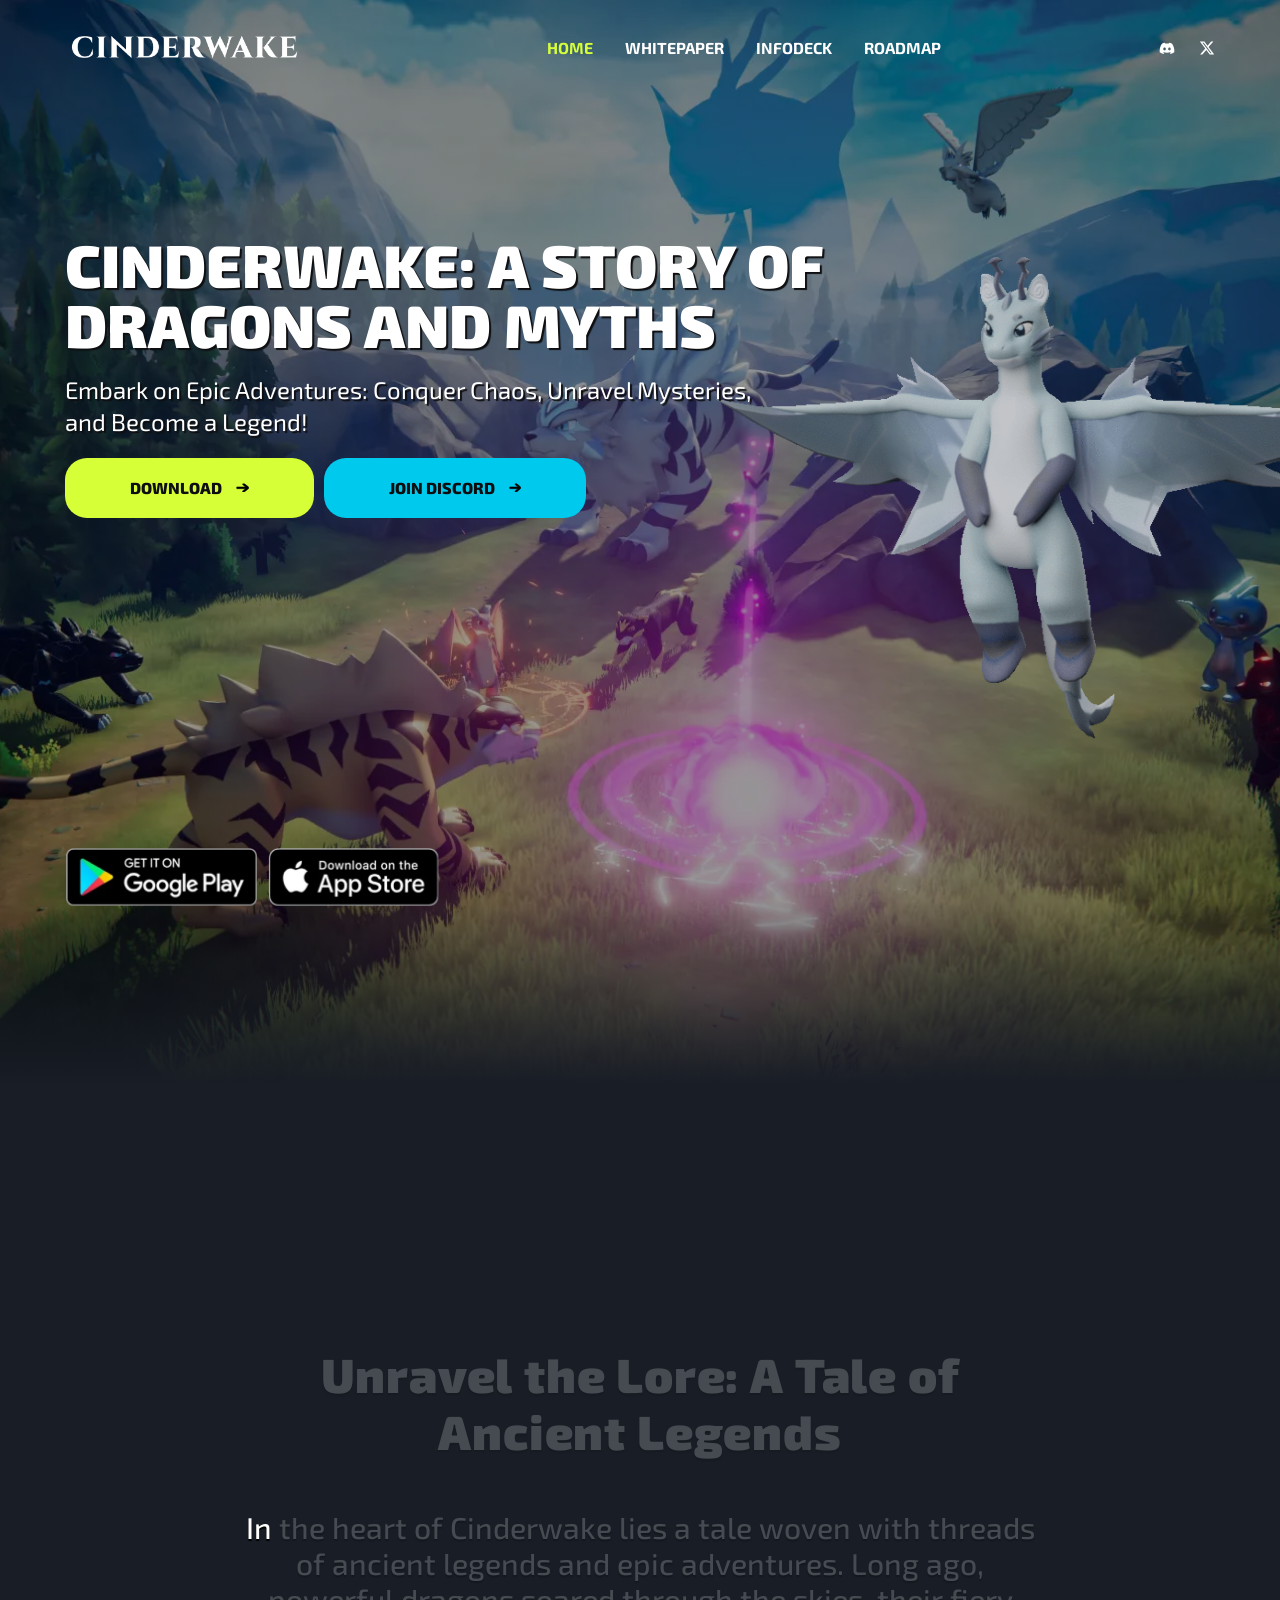
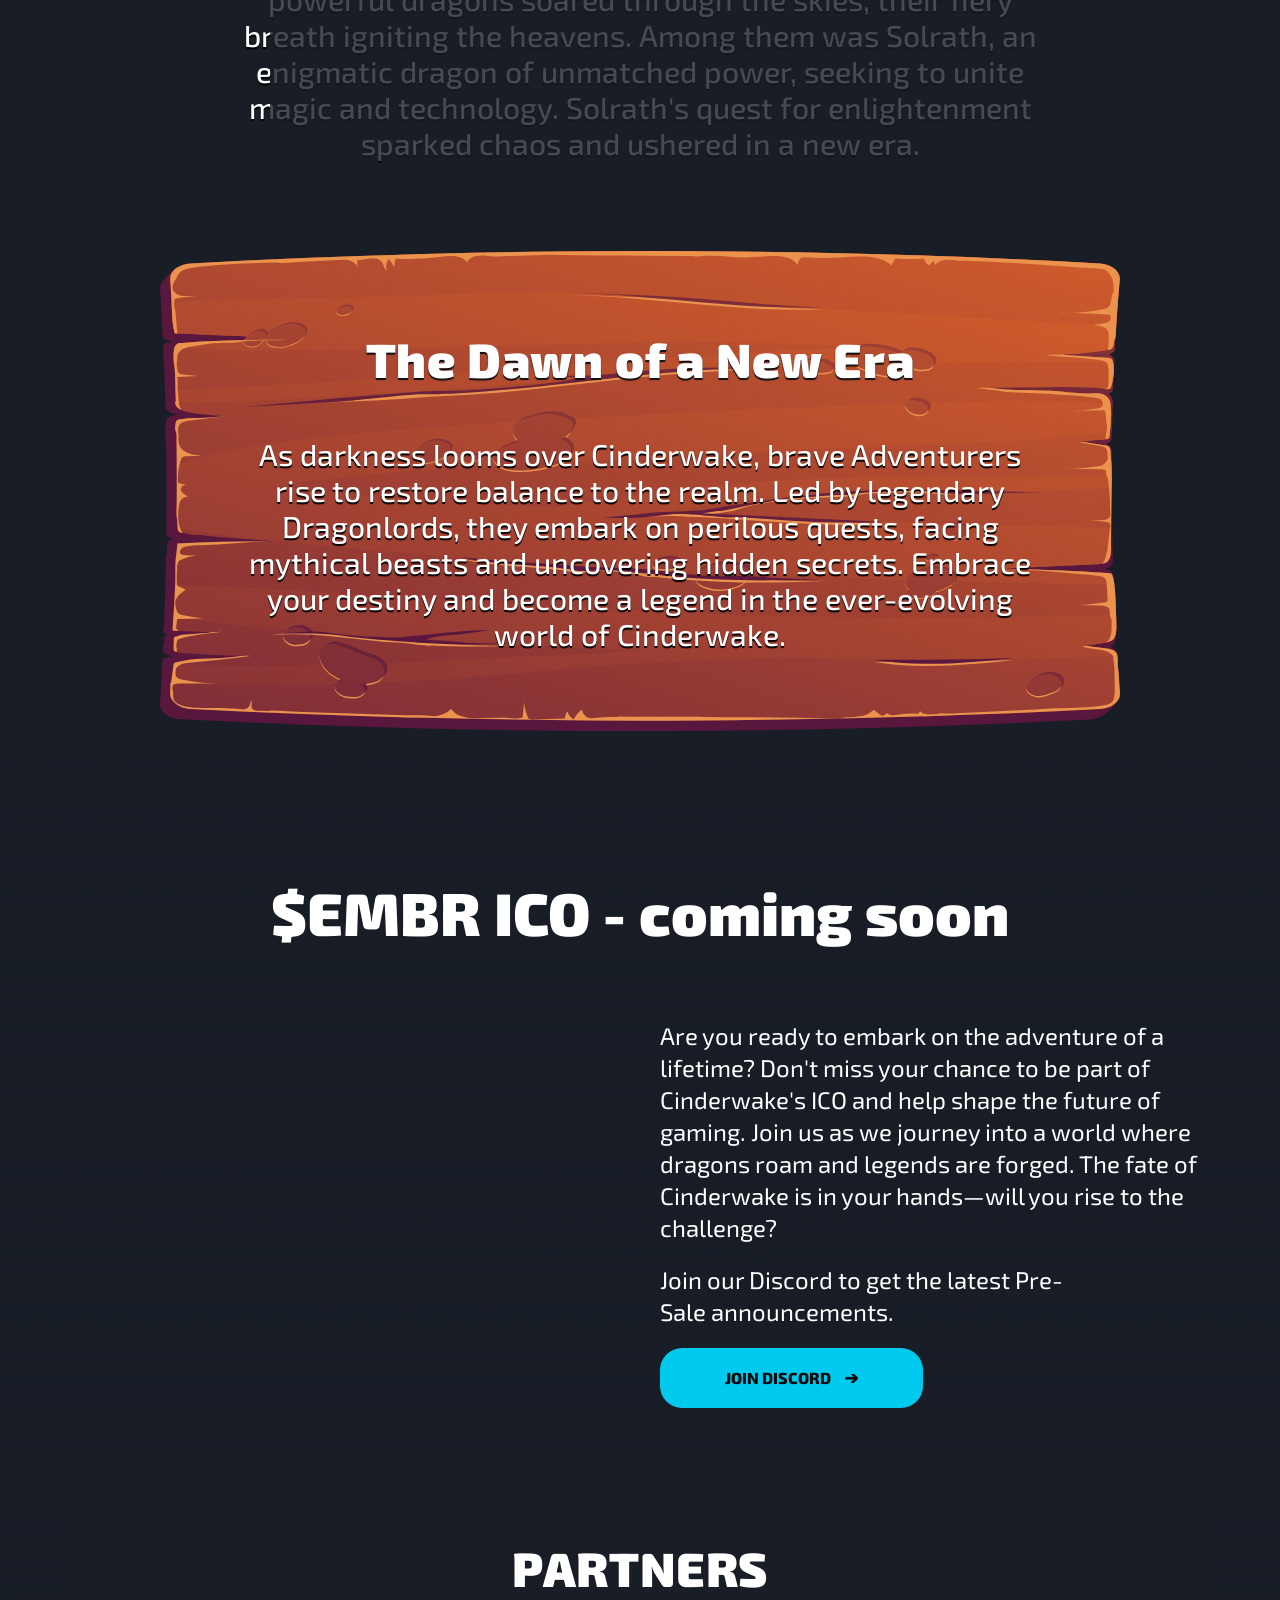
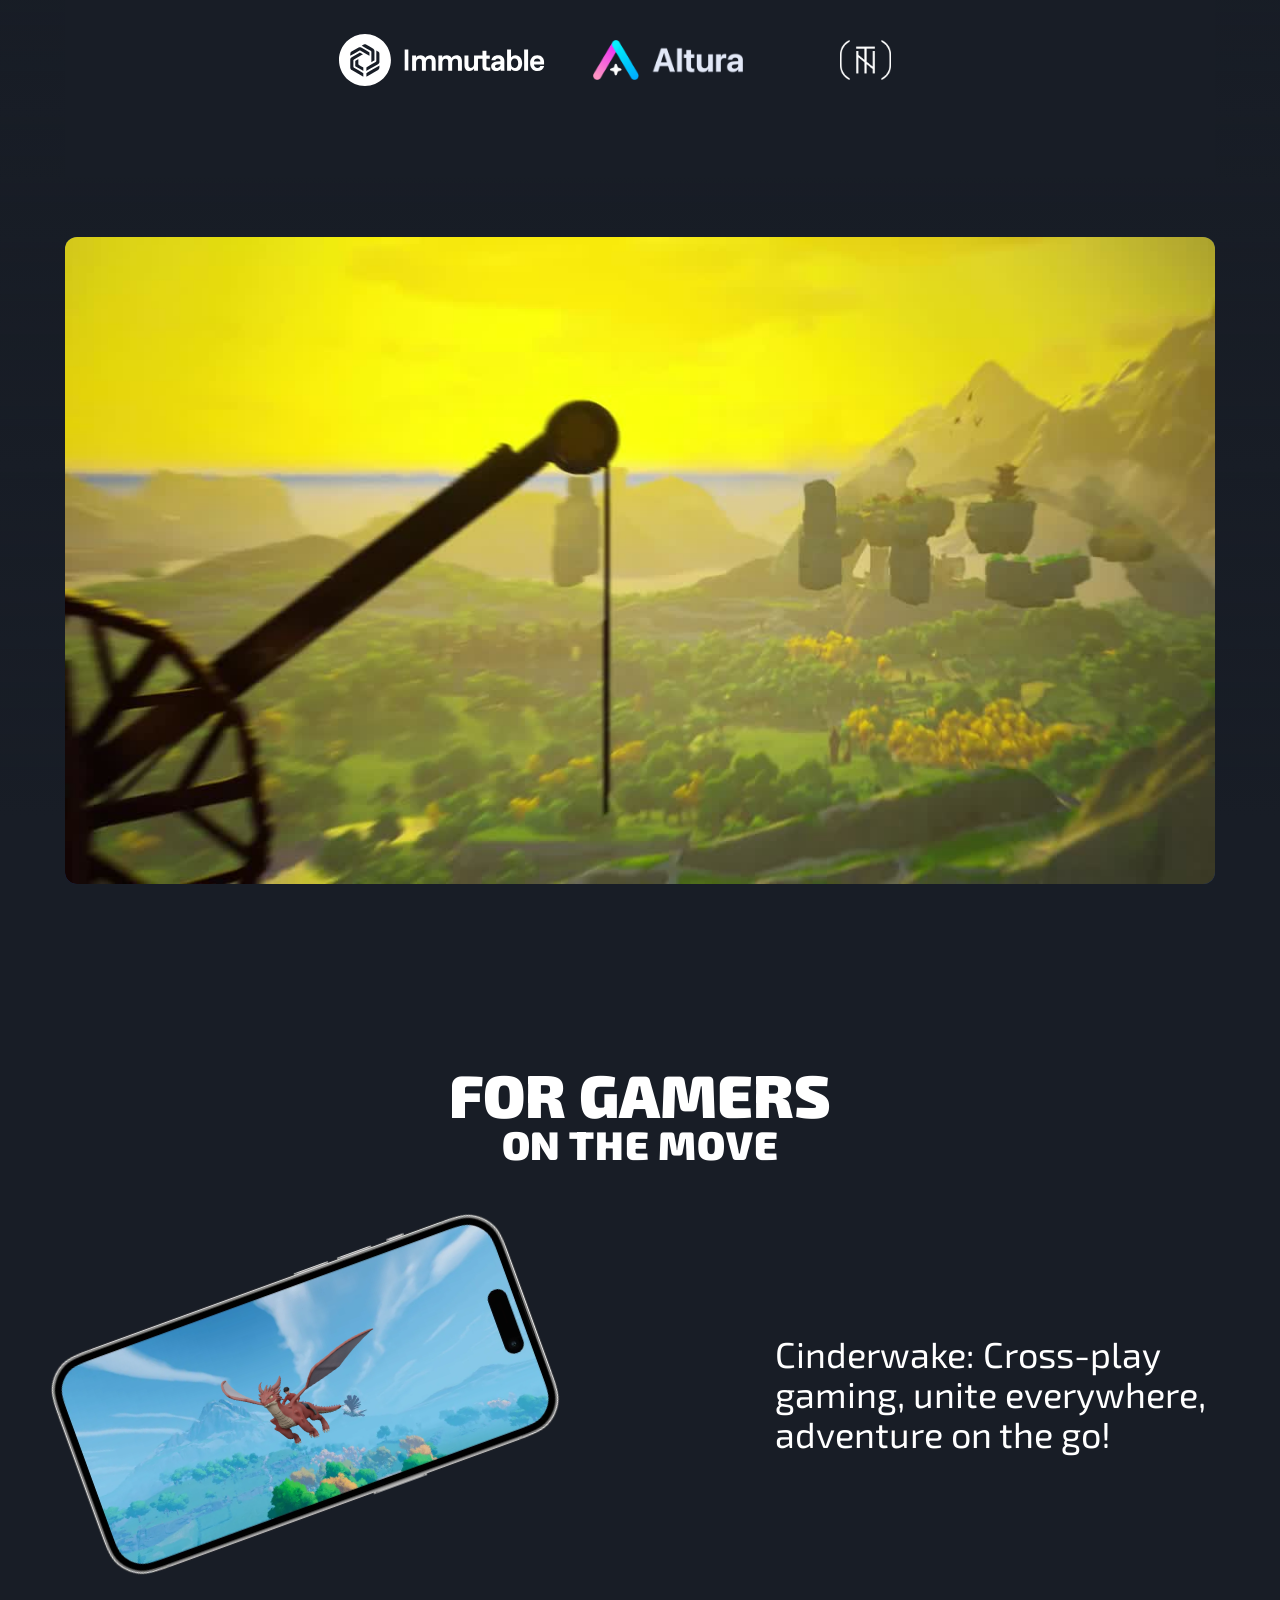
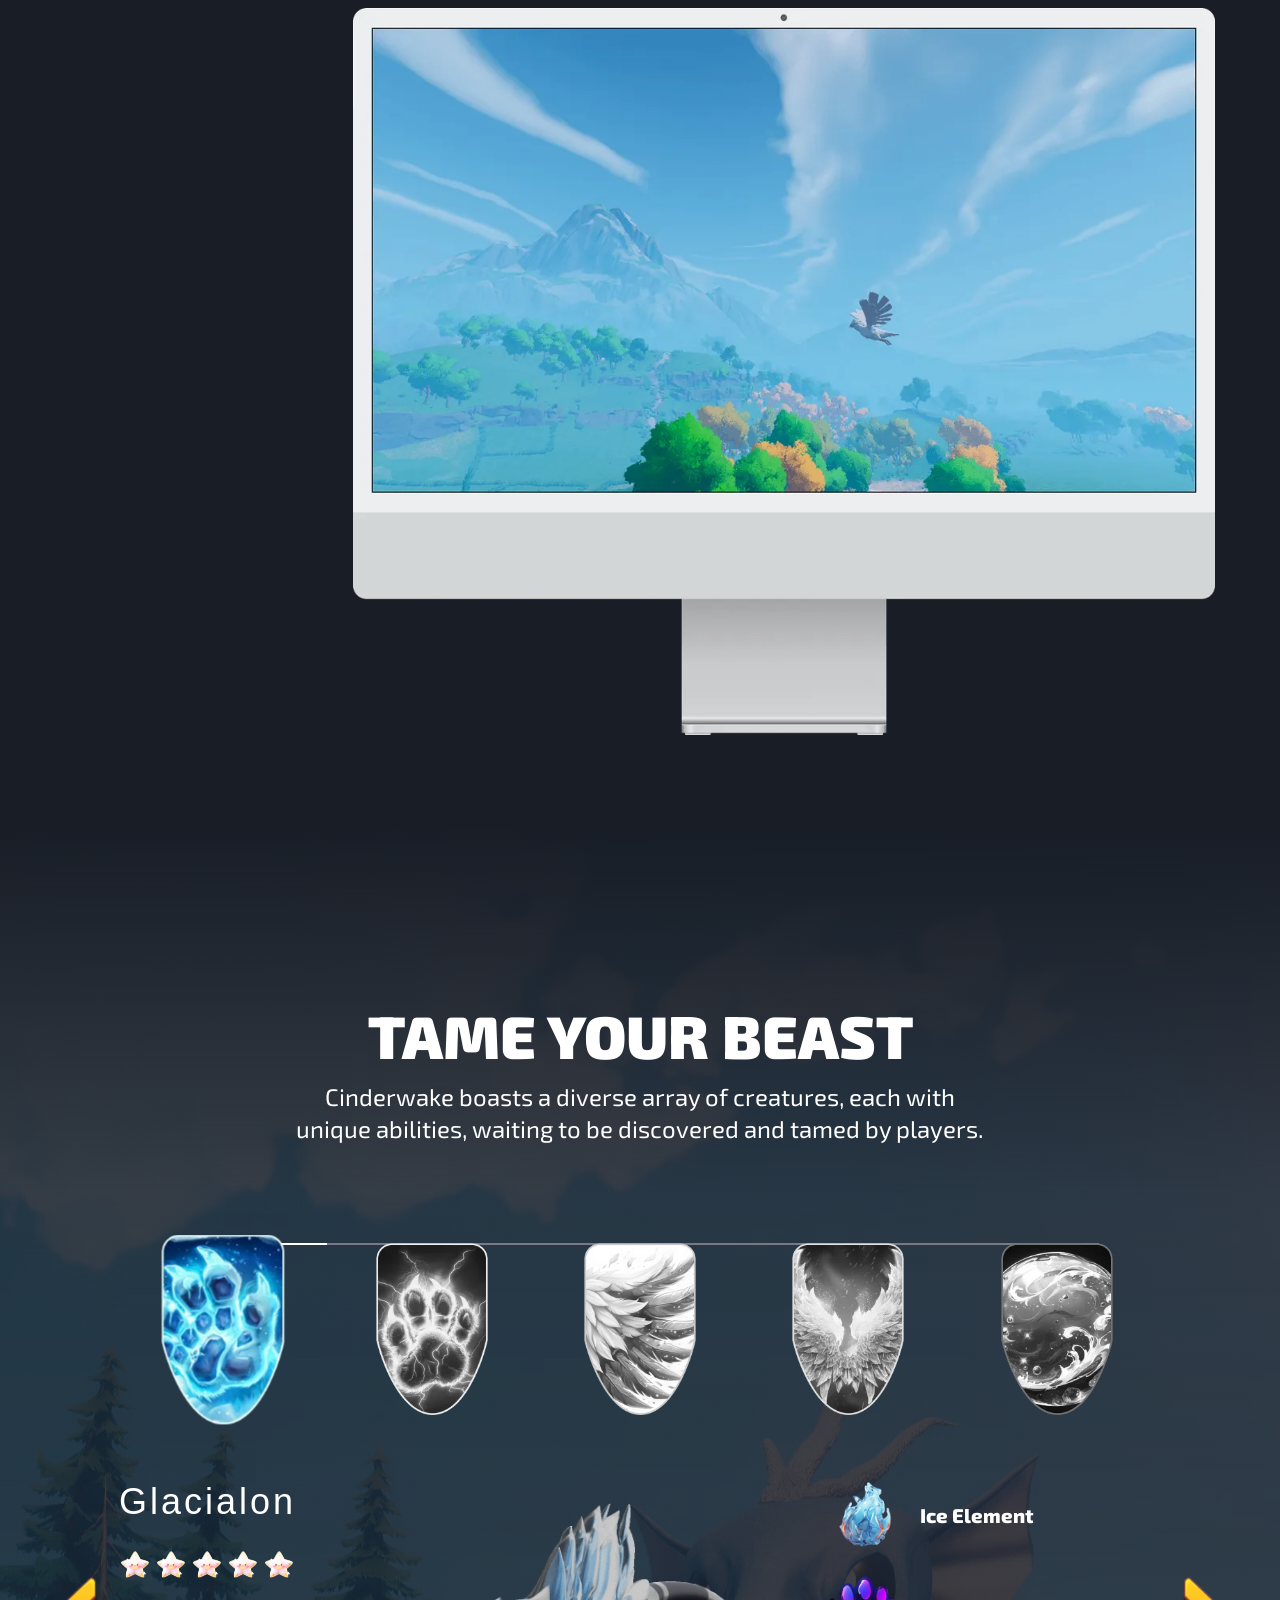
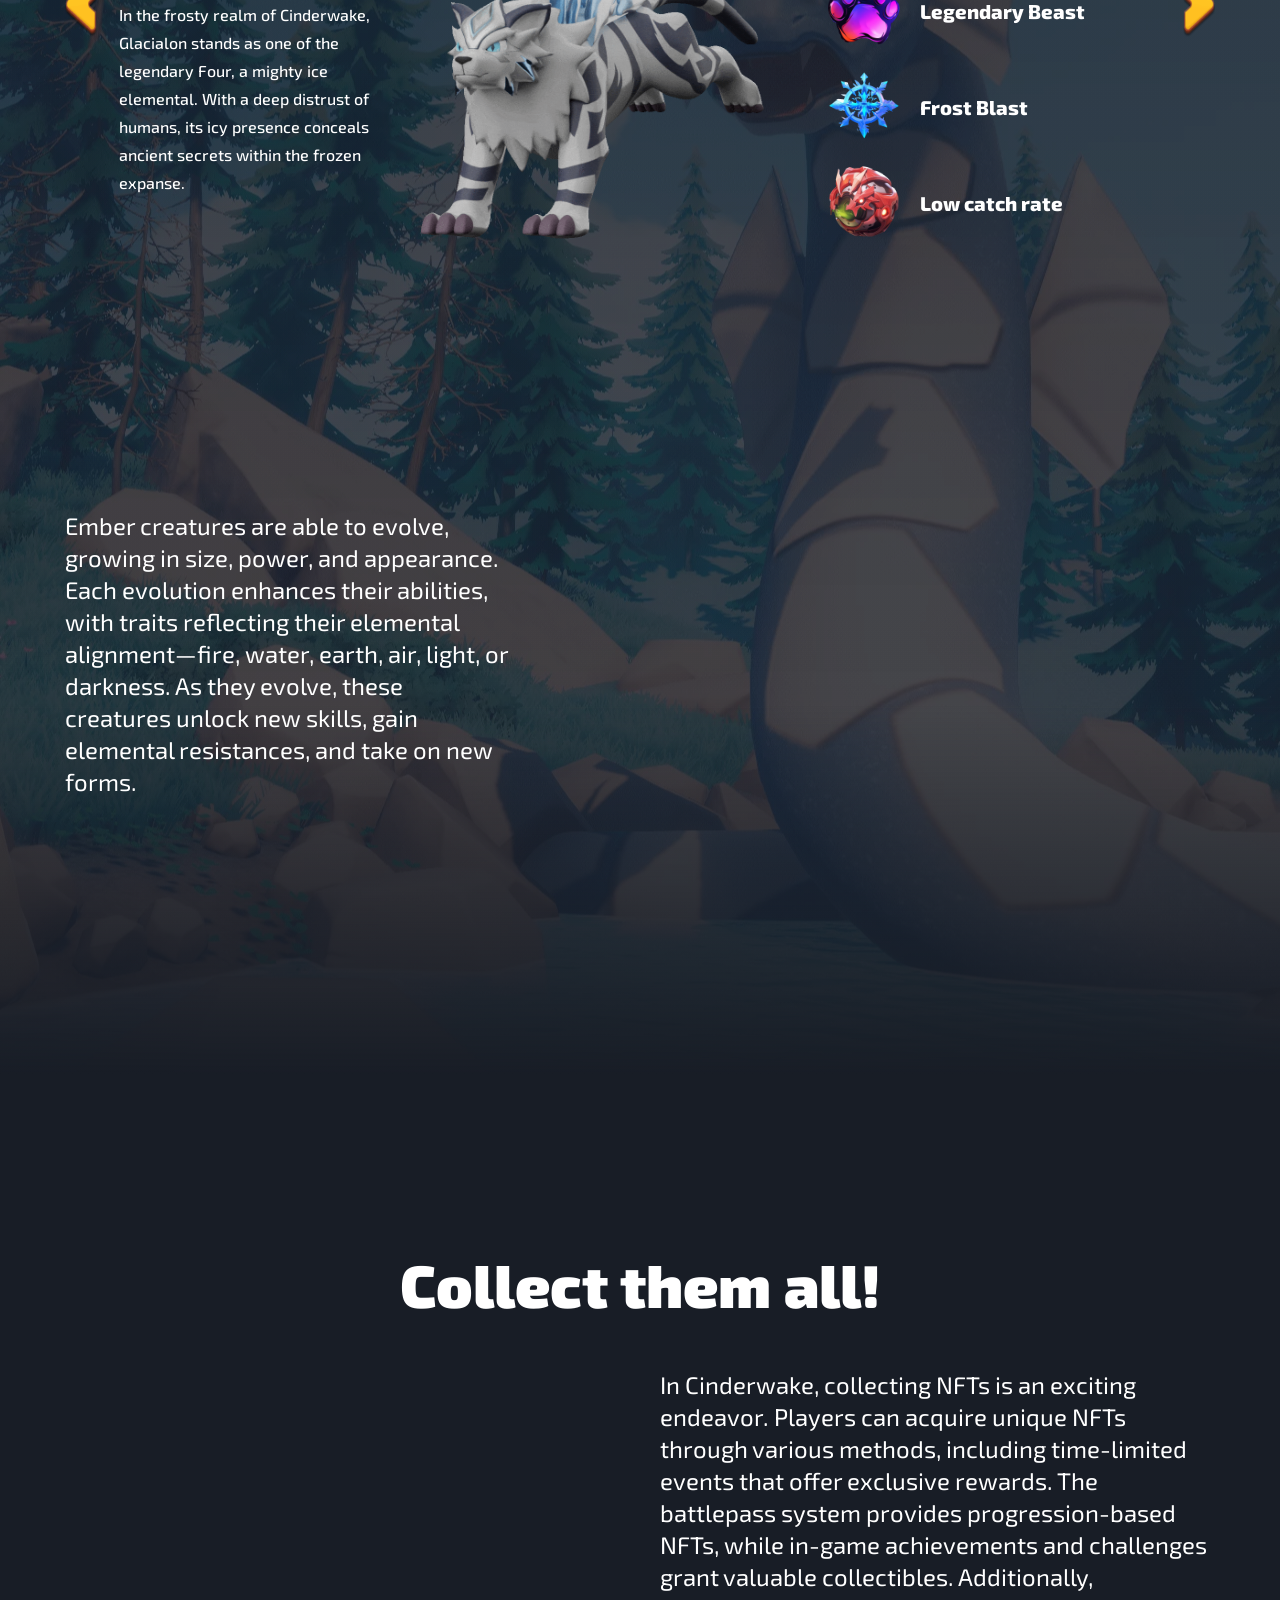
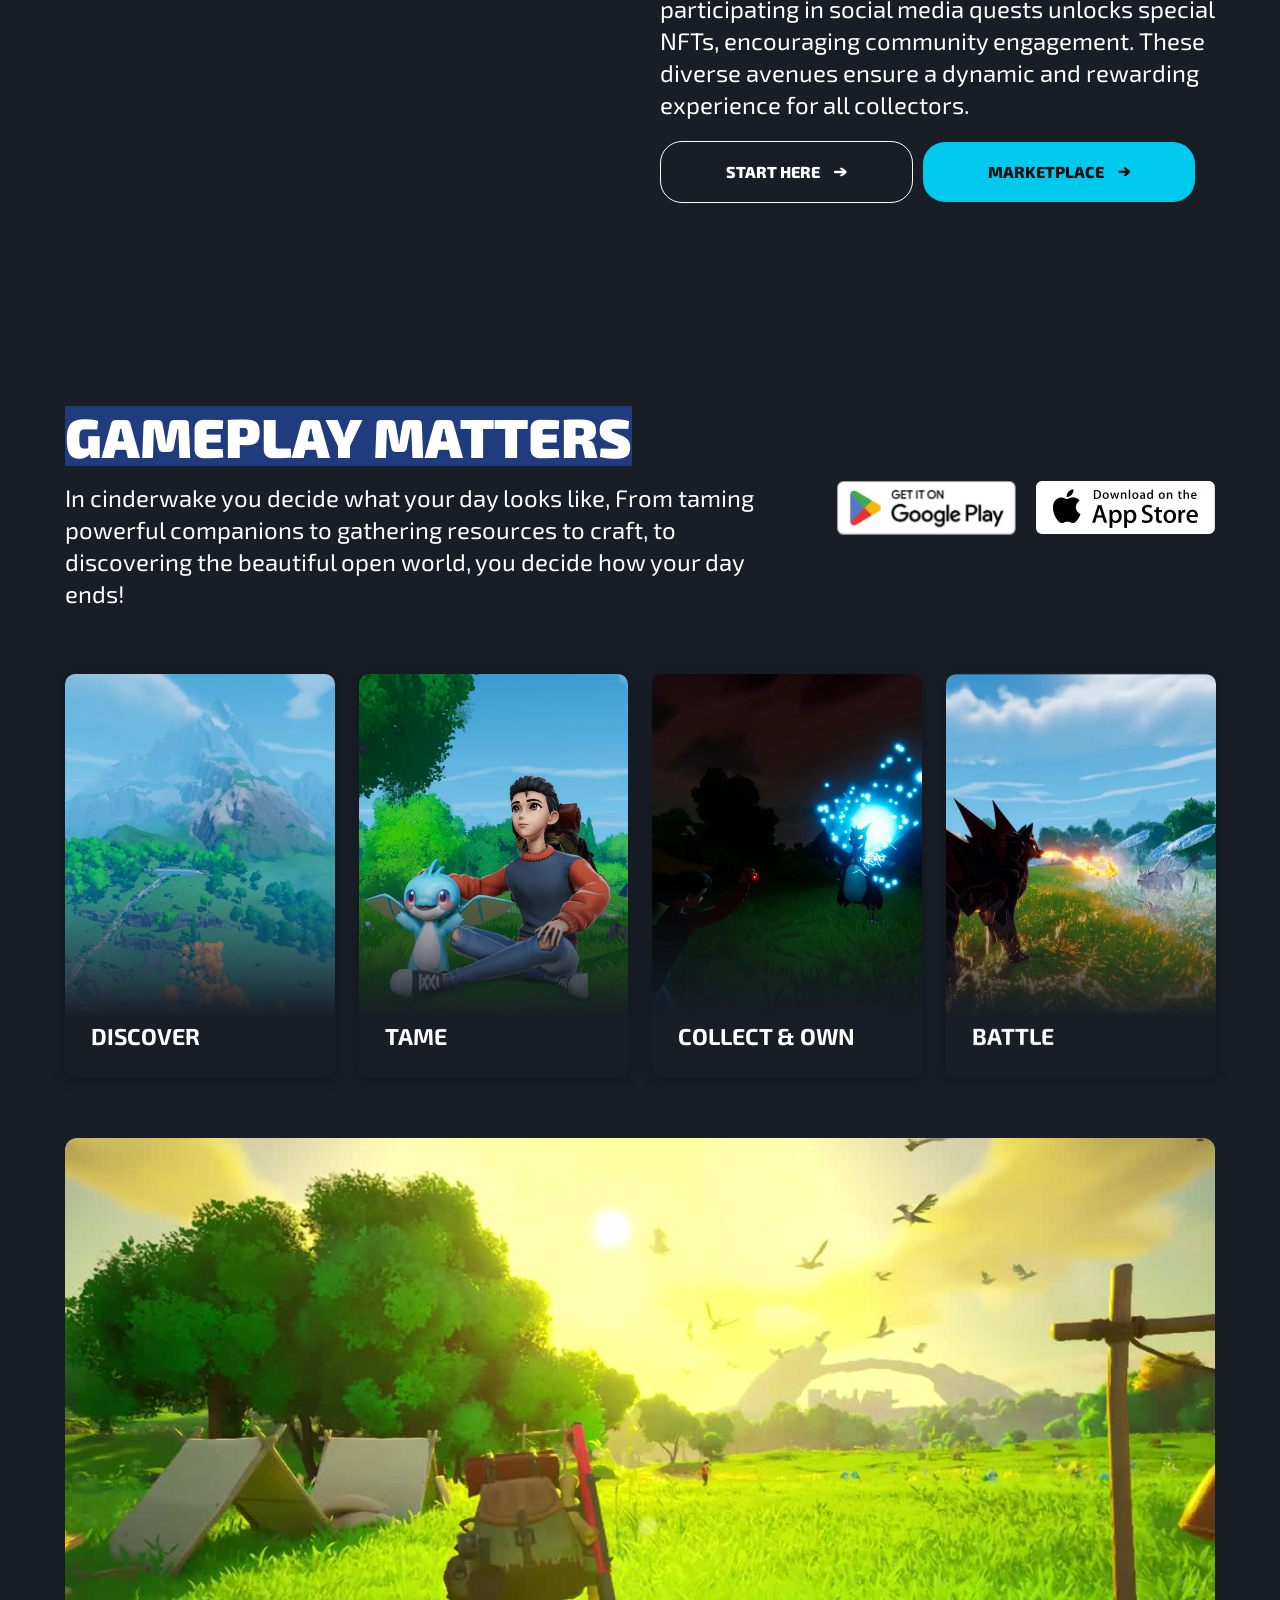
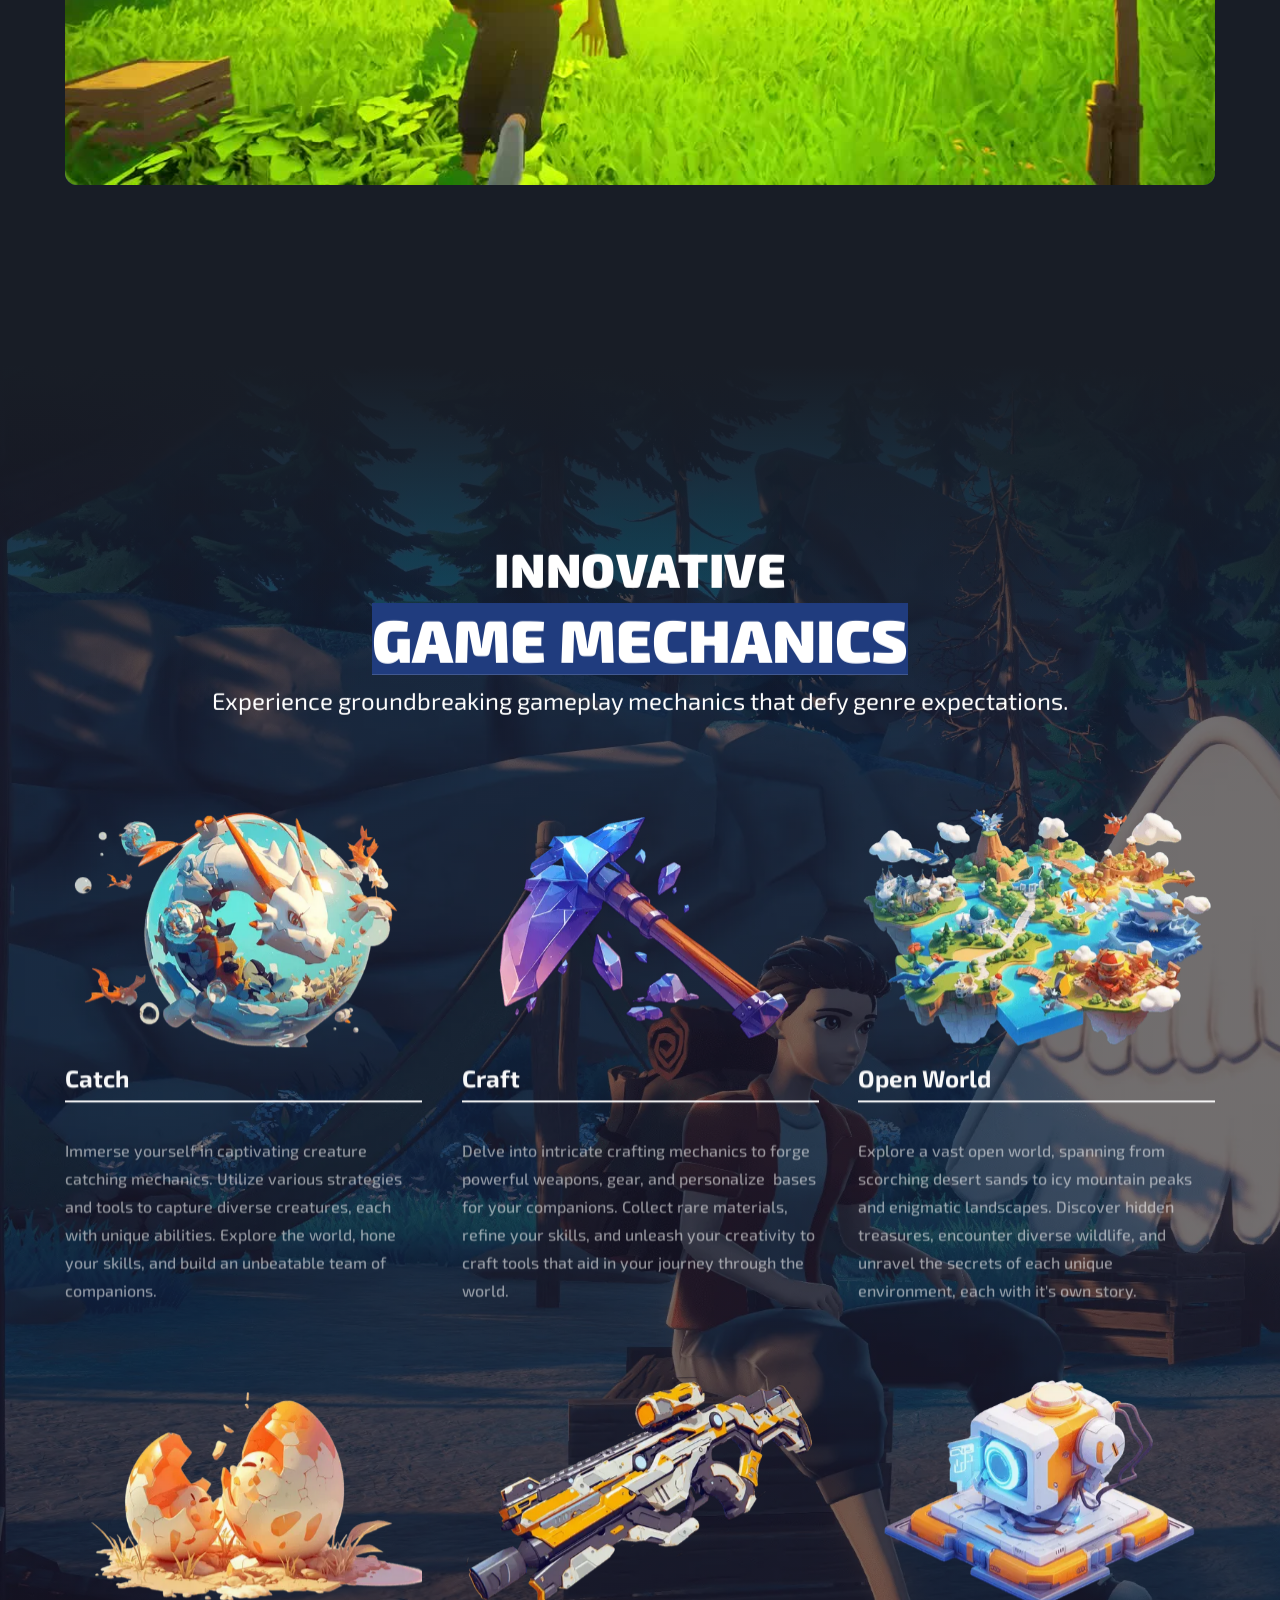
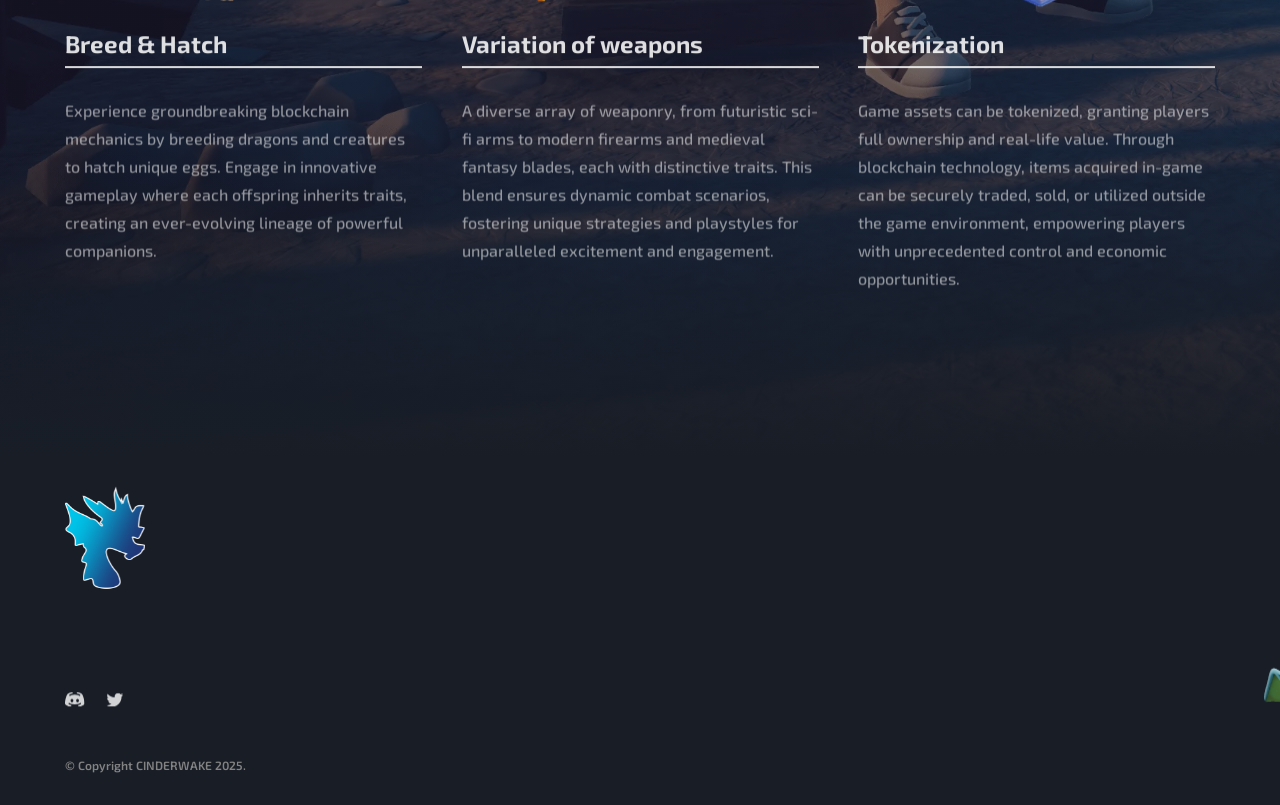
==== index.htm @ c0d94097 "Swap nav logo to Cinderwake wordmark Replace the EMBERLORE logo image (and its responsive srcset var" ====
﻿<!DOCTYPE html><!-- Last Published: Tue Apr 29 2025 11:38:27 GMT+0000 (Coordinated Universal Time) --><html data-wf-domain="www.emberlore.io" data-wf-page="65edb0c08d0f6e270a85b42f" data-wf-site="65edb0c08d0f6e270a85b3d5" lang="en"><head><meta charset="utf-8"><link href="https://cdn.prod.website-files.com" rel="preconnect" crossorigin="anonymous"><title>Cinderwake: A story Of Fire</title><meta content="Embark on an epic journey into Cinderwake, a captivating world where adventure knows no bounds. Explore diverse landscapes, tame mythical creatures, and master innovative game mechanics. Forge your legend and shape your destiny in this immersive gaming experience." name="description"><meta content="Cinderwake: A story Of Fire" property="og:title"><meta content="Embark on an epic journey into Cinderwake, a captivating world where adventure knows no bounds. Explore diverse landscapes, tame mythical creatures, and master innovative game mechanics. Forge your legend and shape your destiny in this immersive gaming experience." property="og:description"><meta content="https://cdn.prod.website-files.com/65edb0c08d0f6e270a85b3d5/66fa6633154fc27390215507_emberlogoblack-Photoroom.jpg" property="og:image"><meta content="Cinderwake: A story Of Fire" name="twitter:title"><meta content="Embark on an epic journey into Cinderwake, a captivating world where adventure knows no bounds. Explore diverse landscapes, tame mythical creatures, and master innovative game mechanics. Forge your legend and shape your destiny in this immersive gaming experience." name="twitter:description"><meta content="https://cdn.prod.website-files.com/65edb0c08d0f6e270a85b3d5/66fa6633154fc27390215507_emberlogoblack-Photoroom.jpg" name="twitter:image"><meta property="og:type" content="website"><meta content="summary_large_image" name="twitter:card"><meta content="width=device-width, initial-scale=1" name="viewport"><link href="65edb0c08d0f6e270a85b3d5/css/emberlore.webflow.shared.68fce3626.min.css" rel="stylesheet" type="text/css"><script type="text/javascript">!function(o,c){var n=c.documentElement,t=" w-mod-";n.className+=t+"js",("ontouchstart"in o||o.DocumentTouch&&c instanceof DocumentTouch)&&(n.className+=t+"touch")}(window,document);</script><link href="65edb0c08d0f6e270a85b3d5/65f2bbc84f11f84de644cb66_favicon.png" rel="shortcut icon" type="image/x-icon"><link href="65edb0c08d0f6e270a85b3d5/65f2bbcc927da76b420b9541_webclip.png" rel="apple-touch-icon"><!-- [Attributes by Finsweet] Disable scrolling -->
<script defer="" src="npm/%40finsweet/attributes-scrolldisable%401/scrolldisable.js"></script><style>
.line {
  position: relative;
}
.line-mask {
  position: absolute;
  top: 0;
  right: 0;
  background-color: var(--black-700);
  opacity: 0.8;
  height: 100%;
  width: 100%;
  z-index: 2;
}
</style></head><body><div class="wrap"><div class="nav_wrapper"><div data-animation="default" class="nav_component w-nav" data-easing2="ease" fs-scrolldisable-element="smart-nav" data-easing="ease" data-collapse="medium" data-w-id="f334f4ee-39ba-2723-30ae-fa889d1e36ba" role="banner" data-duration="400"><div class="nav_container"><a href="index.htm" aria-current="page" class="nav_logo-link w-nav-brand w--current"><img src="65edb0c08d0f6e270a85b3d5/cinderwake-logo.png" loading="lazy" width="Auto" height="Auto" alt="" srcset="65edb0c08d0f6e270a85b3d5/cinderwake-logo.png 500w, 65edb0c08d0f6e270a85b3d5/cinderwake-logo.png 800w, 65edb0c08d0f6e270a85b3d5/cinderwake-logo.png 1080w, 65edb0c08d0f6e270a85b3d5/cinderwake-logo.png 1600w, 65edb0c08d0f6e270a85b3d5/cinderwake-logo.png 2400w" sizes="(max-width: 479px) 98vw, (max-width: 767px) 99vw, (max-width: 2400px) 100vw, 2400px" class="brand-image"></a><nav role="navigation" class="nav_menu w-nav-menu"><div class="nav_menu-left"><a href="index.htm" aria-current="page" class="nav_link w--current">Home</a><a href="https://emberlore.gitbook.io/emberlore-whitepaper" target="_blank" class="soon-link w-inline-block"><div class="nav_link">Whitepaper</div></a><a href="65edb0c08d0f6e270a85b3d5/66eeae79903a2b254d27f442_EmberLore%20InformationDeck.pdf" class="nav_link">Infodeck</a><a href="roadmap.html" class="nav_link">Roadmap</a></div><div class="nav_menu-right is-tablet"><div class="nav_button-wrapper"><a href="https://discord.com/invite/b3zzBxsAum" target="_blank" class="opacity-hover w-inline-block"><div class="vectors-wrapper-3 w-embed"><svg xmlns="http://www.w3.org/2000/svg" viewbox="0 0 640 512"><!--!Font Awesome Free 6.5.1 by @fontawesome - https://fontawesome.com License - https://fontawesome.com/license/free Copyright 2024 Fonticons, Inc.--><path fill="currentColor" d="M524.5 69.8a1.5 1.5 0 0 0 -.8-.7A485.1 485.1 0 0 0 404.1 32a1.8 1.8 0 0 0 -1.9 .9 337.5 337.5 0 0 0 -14.9 30.6 447.8 447.8 0 0 0 -134.4 0 309.5 309.5 0 0 0 -15.1-30.6 1.9 1.9 0 0 0 -1.9-.9A483.7 483.7 0 0 0 116.1 69.1a1.7 1.7 0 0 0 -.8 .7C39.1 183.7 18.2 294.7 28.4 404.4a2 2 0 0 0 .8 1.4A487.7 487.7 0 0 0 176 479.9a1.9 1.9 0 0 0 2.1-.7A348.2 348.2 0 0 0 208.1 430.4a1.9 1.9 0 0 0 -1-2.6 321.2 321.2 0 0 1 -45.9-21.9 1.9 1.9 0 0 1 -.2-3.1c3.1-2.3 6.2-4.7 9.1-7.1a1.8 1.8 0 0 1 1.9-.3c96.2 43.9 200.4 43.9 295.5 0a1.8 1.8 0 0 1 1.9 .2c2.9 2.4 6 4.9 9.1 7.2a1.9 1.9 0 0 1 -.2 3.1 301.4 301.4 0 0 1 -45.9 21.8 1.9 1.9 0 0 0 -1 2.6 391.1 391.1 0 0 0 30 48.8 1.9 1.9 0 0 0 2.1 .7A486 486 0 0 0 610.7 405.7a1.9 1.9 0 0 0 .8-1.4C623.7 277.6 590.9 167.5 524.5 69.8zM222.5 337.6c-29 0-52.8-26.6-52.8-59.2S193.1 219.1 222.5 219.1c29.7 0 53.3 26.8 52.8 59.2C275.3 311 251.9 337.6 222.5 337.6zm195.4 0c-29 0-52.8-26.6-52.8-59.2S388.4 219.1 417.9 219.1c29.7 0 53.3 26.8 52.8 59.2C470.7 311 447.5 337.6 417.9 337.6z"></path></svg></div></a><a href="https://twitter.com/EmberLore_io" target="_blank" class="opacity-hover w-inline-block"><div class="vectors-wrapper-3 w-embed"><svg xmlns="http://www.w3.org/2000/svg" viewbox="0 0 512 512"><!--!Font Awesome Free 6.5.1 by @fontawesome - https://fontawesome.com License - https://fontawesome.com/license/free Copyright 2024 Fonticons, Inc.--><path fill="currentColor" d="M389.2 48h70.6L305.6 224.2 487 464H345L233.7 318.6 106.5 464H35.8L200.7 275.5 26.8 48H172.4L272.9 180.9 389.2 48zM364.4 421.8h39.1L151.1 88h-42L364.4 421.8z"></path></svg></div></a></div></div></nav><div class="nav_menu-right is-desktop"><div class="nav_button-wrapper"><a href="https://discord.com/invite/b3zzBxsAum" target="_blank" class="opacity-hover w-inline-block"><div class="vectors-wrapper-3 w-embed"><svg xmlns="http://www.w3.org/2000/svg" viewbox="0 0 640 512"><!--!Font Awesome Free 6.5.1 by @fontawesome - https://fontawesome.com License - https://fontawesome.com/license/free Copyright 2024 Fonticons, Inc.--><path fill="currentColor" d="M524.5 69.8a1.5 1.5 0 0 0 -.8-.7A485.1 485.1 0 0 0 404.1 32a1.8 1.8 0 0 0 -1.9 .9 337.5 337.5 0 0 0 -14.9 30.6 447.8 447.8 0 0 0 -134.4 0 309.5 309.5 0 0 0 -15.1-30.6 1.9 1.9 0 0 0 -1.9-.9A483.7 483.7 0 0 0 116.1 69.1a1.7 1.7 0 0 0 -.8 .7C39.1 183.7 18.2 294.7 28.4 404.4a2 2 0 0 0 .8 1.4A487.7 487.7 0 0 0 176 479.9a1.9 1.9 0 0 0 2.1-.7A348.2 348.2 0 0 0 208.1 430.4a1.9 1.9 0 0 0 -1-2.6 321.2 321.2 0 0 1 -45.9-21.9 1.9 1.9 0 0 1 -.2-3.1c3.1-2.3 6.2-4.7 9.1-7.1a1.8 1.8 0 0 1 1.9-.3c96.2 43.9 200.4 43.9 295.5 0a1.8 1.8 0 0 1 1.9 .2c2.9 2.4 6 4.9 9.1 7.2a1.9 1.9 0 0 1 -.2 3.1 301.4 301.4 0 0 1 -45.9 21.8 1.9 1.9 0 0 0 -1 2.6 391.1 391.1 0 0 0 30 48.8 1.9 1.9 0 0 0 2.1 .7A486 486 0 0 0 610.7 405.7a1.9 1.9 0 0 0 .8-1.4C623.7 277.6 590.9 167.5 524.5 69.8zM222.5 337.6c-29 0-52.8-26.6-52.8-59.2S193.1 219.1 222.5 219.1c29.7 0 53.3 26.8 52.8 59.2C275.3 311 251.9 337.6 222.5 337.6zm195.4 0c-29 0-52.8-26.6-52.8-59.2S388.4 219.1 417.9 219.1c29.7 0 53.3 26.8 52.8 59.2C470.7 311 447.5 337.6 417.9 337.6z"></path></svg></div></a><a href="https://twitter.com/EmberLore_io" target="_blank" class="opacity-hover w-inline-block"><div class="vectors-wrapper-3 w-embed"><svg xmlns="http://www.w3.org/2000/svg" viewbox="0 0 512 512"><!--!Font Awesome Free 6.5.1 by @fontawesome - https://fontawesome.com License - https://fontawesome.com/license/free Copyright 2024 Fonticons, Inc.--><path fill="currentColor" d="M389.2 48h70.6L305.6 224.2 487 464H345L233.7 318.6 106.5 464H35.8L200.7 275.5 26.8 48H172.4L272.9 180.9 389.2 48zM364.4 421.8h39.1L151.1 88h-42L364.4 421.8z"></path></svg></div></a></div></div><div class="nav_menu-button w-nav-button"><div class="menu-icon_component"><div class="menu-icon_line-top"></div><div class="menu-icon_line-middle"><div class="menu-icon_line-middle-inner"></div></div><div class="menu-icon_line-bottom"></div></div></div></div></div></div><section data-w-id="a7723823-02a9-8d58-5655-e41441740b2b" class="section section-hero"><div class="container hero-headline"><div class="hero-content-wrapper"><div class="hero-headline-block"><div class="margin-bottom-20"><h1 class="h1 uppercase text-white is-shadow fade-in-200">cinderwake: a story of dragons and myths</h1></div><div class="margin-bottom-20"><div class="text-2xl font-black text-white max-700 is-shadow fade-in-300">Embark on Epic Adventures: Conquer Chaos, Unravel Mysteries, and Become a Legend!</div></div></div><div class="hero-subline-block fade-in-400"><div class="button-holder"><a data-w-id="d642e198-6d1c-3097-1bf3-8dfb6da45130" href="#" target="_blank" class="button uppercase is-relative w-inline-block"><div class="text-black">DOwnload</div><img width="12.499999046325684" height="9.500020980834961" src="65edb0c08d0f6e270a85b3d5/65edb0c08d0f6e270a85b457_Vectors-Wrapper.svg" loading="lazy" alt="" class="arrow-icon-right"><div class="soon_text_wrapper is-button"><div>Coming Soon!</div></div></a><a href="https://discord.gg/b3zzBxsAum" target="_blank" class="button uppercase opacity-hover background-blue-l w-inline-block"><div class="text-black">JOIN DISCORD</div><img width="12.499999046325684" height="9.500020980834961" src="65edb0c08d0f6e270a85b3d5/65edb0c08d0f6e270a85b457_Vectors-Wrapper.svg" loading="lazy" alt="" class="arrow-icon-right"></a></div></div></div></div><div class="hero-bottom"><div data-w-id="c48a6bb0-cd18-b48e-4b36-ca5091fdd652" style="-webkit-transform:translate3d(0, -50%, 0) scale3d(1, 0, 1) rotateX(0) rotateY(0) rotateZ(0) skew(0, 0);-moz-transform:translate3d(0, -50%, 0) scale3d(1, 0, 1) rotateX(0) rotateY(0) rotateZ(0) skew(0, 0);-ms-transform:translate3d(0, -50%, 0) scale3d(1, 0, 1) rotateX(0) rotateY(0) rotateZ(0) skew(0, 0);transform:translate3d(0, -50%, 0) scale3d(1, 0, 1) rotateX(0) rotateY(0) rotateZ(0) skew(0, 0)" class="hero-divider-block"></div><div class="container margin-top-60"><div class="hero-grid"><img src="65edb0c08d0f6e270a85b3d5/65f618ccc655e0d3935d068e_output_4ilmR5.gif" data-w-id="a7723823-02a9-8d58-5655-e41441740b52" style="opacity:0" height="Auto" alt="" class="hero-character-image fade-in-300"><div class="button-holder fade-in-400"><a data-w-id="4d4a6b0e-998b-bac3-342d-31954e5ce326" href="#" target="_blank" class="app-store-link-block w-inline-block"><img src="65edb0c08d0f6e270a85b3d5/65edb0c08d0f6e270a85b49e_googleplay%201.webp" loading="lazy" width="192.9051971435547" height="57.52293395996094" alt="" class="googleplay-1"><div class="soon_text_wrapper is-button"><div>Coming Soon!</div></div></a><a data-w-id="3bd27390-7dbf-4a46-828b-818b41edd09a" href="#" target="_blank" class="app-store-link-block w-inline-block"><img src="65edb0c08d0f6e270a85b3d5/65edb0c08d0f6e270a85b49f_App%20Store.webp" loading="lazy" width="170.82568359375" height="57.52293395996094" alt="" class="googleplay-1"><div class="soon_text_wrapper is-button"><div>Coming Soon!</div></div></a></div></div></div></div></section><section class="section more-bg"><div class="about-wrapper"><div class="w-layout-blockcontainer container is-more-info w-container"><div class="section-padding"><div class="more-info-wrapper no-bg"><div class="text-center"><h3 class="h2 tracking-wide is-shadow split-lines">Unravel the Lore: A Tale of Ancient Legends</h3><div class="spacer"></div><p class="lore_text split-lines">In the heart of Cinderwake lies a tale woven with threads of ancient legends and epic adventures. Long ago, powerful dragons soared through the skies, their fiery breath igniting the heavens. Among them was Solrath, an enigmatic dragon of unmatched power, seeking to unite magic and technology. Solrath&#x27;s quest for enlightenment sparked chaos and ushered in a new era.</p></div></div><div class="more-info-wrapper fade-in-100"><div class="text-center is-lore"><h3 class="h2 tracking-wide is-shadow fade-in-200">The Dawn of a New Era</h3><div class="spacer"></div><p class="lore_text fade-in-300">As darkness looms over Cinderwake, brave Adventurers rise to restore balance to the realm. Led by legendary Dragonlords, they embark on perilous quests, facing mythical beasts and uncovering hidden secrets. Embrace your destiny and become a legend in the ever-evolving world of Cinderwake.</p></div></div></div></div></div><div class="coming-soon_wrapper"><div class="w-layout-blockcontainer container w-container"><div class="section-title-center"><h2 class="h1 fade-in-100">$EMBR ICO - coming soon</h2></div><div class="_2-col-grid"><img class="about-us-thumbnail fade-in-200" src="65edb0c08d0f6e270a85b3d5/65f2935d1f2b91ff16ddca62_bak2%20%281%29.webp" width="960" height="Auto" alt="" style="opacity:0" sizes="(max-width: 767px) 100vw, (max-width: 991px) 728px, 940px" data-w-id="5e5fc175-643e-6769-7818-ce65700ba892" loading="lazy" srcset="65edb0c08d0f6e270a85b3d5/65f2935d1f2b91ff16ddca62_bak2%20%281%29-p-500.webp 500w, 65edb0c08d0f6e270a85b3d5/65f2935d1f2b91ff16ddca62_bak2%20%281%29-p-800.webp 800w, 65edb0c08d0f6e270a85b3d5/65f2935d1f2b91ff16ddca62_bak2%20%281%29-p-1080.webp 1080w, 65edb0c08d0f6e270a85b3d5/65f2935d1f2b91ff16ddca62_bak2%20%281%29-p-1600.webp 1600w, 65edb0c08d0f6e270a85b3d5/65f2935d1f2b91ff16ddca62_bak2%20%281%29.webp 1920w"><div class="flex-tabs fade-in-300"><div class="text-2xl font-black text-white max-700">Are you ready to embark on the adventure of a lifetime? Don&#x27;t miss your chance to be part of Cinderwake&#x27;s ICO and help shape the future of gaming. Join us as we journey into a world where dragons roam and legends are forged. The fate of Cinderwake is in your hands—will you rise to the challenge?</div><div class="text-2xl font-black text-white max-700">Join our Discord to get the latest Pre-Sale announcements.</div><a href="https://discord.gg/b3zzBxsAum" target="_blank" class="button uppercase opacity-hover background-blue-l w-inline-block"><div class="text-black">JOIN DISCORD</div><img width="12.499999046325684" height="9.500020980834961" src="65edb0c08d0f6e270a85b3d5/65edb0c08d0f6e270a85b457_Vectors-Wrapper.svg" loading="lazy" alt="" class="arrow-icon-right"></a></div></div><section><section class="section team"><div class="w-layout-blockcontainer container w-container"><div class="section-header"><div class="flex vertical center"><h2 class="h2 tracking-wide uppercase fade-in-100"><span class="text-white">Partners</span></h2></div></div><div class="margin-top-40"><div class="partners_component fade-in-200"><img src="65edb0c08d0f6e270a85b3d5/66fbb50816ae048b2cda8897_immutable-logo-white.svg" loading="lazy" alt="" class="partners_logo is-0"><img src="65edb0c08d0f6e270a85b3d5/66278312f58b07af697357b2_altura.png" loading="lazy" alt="" class="partners_logo is-1"><img src="65edb0c08d0f6e270a85b3d5/662890a621e8e2d65fab3cbe_nt%20whitee.webp" loading="lazy" alt="" class="partners_logo is-1"></div></div></div></section></section><div class="video-block fade-in-200"><div data-w-id="c87f9d63-1d60-4709-1578-62d084c8dc39" class="video-holder"><div data-poster-url="https://cdn.prod.website-files.com/65edb0c08d0f6e270a85b3d5%2F66c301d00990d6af0f45820d_emberwebsite2-poster-00001.jpg" data-video-urls="https://cdn.prod.website-files.com/65edb0c08d0f6e270a85b3d5%2F66c301d00990d6af0f45820d_emberwebsite2-transcode.mp4,https://cdn.prod.website-files.com/65edb0c08d0f6e270a85b3d5%2F66c301d00990d6af0f45820d_emberwebsite2-transcode.webm" data-autoplay="true" data-loop="true" data-wf-ignore="true" class="section-video w-background-video w-background-video-atom"><video id="c87f9d63-1d60-4709-1578-62d084c8dc3a-video" autoplay="" loop="" style="background-image:url(&quot;65edb0c08d0f6e270a85b3d566c301d00990d6af0f45820d_emberwebsite2-poster-00001.jpg&quot;)" muted="" playsinline="" data-wf-ignore="true" data-object-fit="cover"><source src="65edb0c08d0f6e270a85b3d566c301d00990d6af0f45820d_emberwebsite2-transcode.mp4" data-wf-ignore="true"><source src="65edb0c08d0f6e270a85b3d566c301d00990d6af0f45820d_emberwebsite2-transcode.webm" data-wf-ignore="true"></video><noscript><style>
  [data-wf-bgvideo-fallback-img] {
    display: none;
  }
  @media (prefers-reduced-motion: reduce) {
    [data-wf-bgvideo-fallback-img] {
      position: absolute;
      z-index: -100;
      display: inline-block;
      height: 100%;
      width: 100%;
      object-fit: cover;
    }
  }</style><img data-wf-bgvideo-fallback-img="true" src="65edb0c08d0f6e270a85b3d566c301d00990d6af0f45820d_emberwebsite2-poster-00001.jpg" alt=""></noscript><div aria-live="polite"><button class="w-backgroundvideo-backgroundvideoplaypausebutton play-pause-button w-background-video--control" data-autoplay="true" data-loop="true" data-wf-ignore="true" style="display:none;opacity:0" data-poster-url="https://cdn.prod.website-files.com/65edb0c08d0f6e270a85b3d5%2F66aa3c3bee15e2961b9f791a_ember1-poster-00001.jpg" data-video-urls="https://cdn.prod.website-files.com/65edb0c08d0f6e270a85b3d5%2F66aa3c3bee15e2961b9f791a_ember1-transcode.webm,https://cdn.prod.website-files.com/65edb0c08d0f6e270a85b3d5%2F66aa3c3bee15e2961b9f791a_ember1-transcode.mp4" aria-controls="c87f9d63-1d60-4709-1578-62d084c8dc3a-video" type="button" data-w-bg-video-control="true"><span class="play-state"><img loading="lazy" src="65edb0c08d0f6e270a85b3d5/65edb0c08d0f6e270a85b483_Group%20624835.svg" alt="Pause video"></span><span hidden="" class="pause-state"><img loading="lazy" src="65edb0c08d0f6e270a85b3d5/65edb0c08d0f6e270a85b484_Vector.svg" alt="Play video"></span></button></div><div class="video-overlay"></div></div></div></div><div tr-scrollflip-scale="true" tr-scrollflip-element="component" class="platform_component"><div tr-scrollflip-scrubstart="top top" class="section-title-wrapper-nospace"><h2 class="h1 uppercase fade-in-100">For gamers</h2><h2 class="h3 uppercase tracking-wide no-margin fade-in-200">on the move</h2></div><div class="spacer"></div><div class="platform_wrapper"><div class="platform_mobile"><div id="w-node-_8cc9747d-bbd7-3227-3043-538952aa3df5-0a85b42f" class="platform_mobile-image-wrapper"><img src="65edb0c08d0f6e270a85b3d5/6671968740350e4a8b72f4f6_phone-bg.webp" alt="" sizes="(max-width: 767px) 100vw, (max-width: 991px) 728px, 940px" srcset="65edb0c08d0f6e270a85b3d5/6671968740350e4a8b72f4f6_phone-bg-p-500.webp 500w, 65edb0c08d0f6e270a85b3d5/6671968740350e4a8b72f4f6_phone-bg-p-800.webp 800w, 65edb0c08d0f6e270a85b3d5/6671968740350e4a8b72f4f6_phone-bg-p-1080.webp 1080w, 65edb0c08d0f6e270a85b3d5/6671968740350e4a8b72f4f6_phone-bg-p-1600.webp 1600w, 65edb0c08d0f6e270a85b3d5/6671968740350e4a8b72f4f6_phone-bg.webp 1893w" class="platform_mobile-image"><div tr-scrollflip-element="origin" class="platform_mobile-image-cell"></div></div><div id="w-node-bbf0944b-e114-da8d-e9e5-5baaa66596eb-0a85b42f" class="platform_text-wrapper"><div class="text-4xl fade-in-200">Cinderwake: Cross-play gaming, unite everywhere, adventure on the go!</div></div></div><div class="platform_spacer"></div><div tr-scrollflip-scrubend="top top" class="platform_desktop"><div class="platform_desktop-cell"><img src="65edb0c08d0f6e270a85b3d5/66719751ef0ffcb92bbc83c1_desktop-bg.webp" alt="" sizes="(max-width: 767px) 100vw, (max-width: 991px) 728px, 940px" srcset="65edb0c08d0f6e270a85b3d5/66719751ef0ffcb92bbc83c1_desktop-bg-p-500.webp 500w, 65edb0c08d0f6e270a85b3d5/66719751ef0ffcb92bbc83c1_desktop-bg-p-800.webp 800w, 65edb0c08d0f6e270a85b3d5/66719751ef0ffcb92bbc83c1_desktop-bg-p-1080.webp 1080w, 65edb0c08d0f6e270a85b3d5/66719751ef0ffcb92bbc83c1_desktop-bg-p-1600.webp 1600w, 65edb0c08d0f6e270a85b3d5/66719751ef0ffcb92bbc83c1_desktop-bg-p-2000.webp 2000w, 65edb0c08d0f6e270a85b3d5/66719751ef0ffcb92bbc83c1_desktop-bg.webp 2012w" class="platform_desktop-image-bg"><div class="platform_desktop-image-cell"><img src="65edb0c08d0f6e270a85b3d5/66703903e3808f705fd2eb4d_output_92h3hx.gif" alt="" tr-scrollflip-element="target" class="platform_desktop-image"></div></div></div></div></div></div></div></section><section class="section collection"><div class="w-layout-blockcontainer container w-container"><div class="section-block-wrap"><div class="section-header"><div class="section-title-center"><h2 class="h1 uppercase fade-in-100">Tame your beast</h2><div class="text-2xl font-black text-white max-700 fade-in-200">Cinderwake boasts a diverse array of creatures, each with unique abilities, waiting to be discovered and tamed by players.</div></div></div><div class="collection_component tab-wrapper fade-in-300"><div data-current="Tab 1" data-easing="ease" data-duration-in="300" data-duration-out="100" class="collection_tabs fade-in-200 w-tabs"><div class="collection_tabs-menu w-tab-menu"><a data-w-tab="Tab 1" class="collection_tabs-link w-inline-block w-tab-link w--current"><div class="collection_tabs-link-line is-first"></div><img loading="lazy" src="65edb0c08d0f6e270a85b3d5/65fa58d27f7a514785529b1f_glacialon-1.webp" alt="" class="collection_tabs-link-image"></a><a data-w-tab="Tab 2" class="collection_tabs-link w-inline-block w-tab-link"><div class="collection_tabs-link-line"></div><img loading="lazy" src="65edb0c08d0f6e270a85b3d5/65fa58e3a658fe025a76a71d_Zapra%20-%201.webp" alt="" class="collection_tabs-link-image"></a><a data-w-tab="Tab 3" class="collection_tabs-link w-inline-block w-tab-link"><div class="collection_tabs-link-line"></div><img loading="lazy" src="65edb0c08d0f6e270a85b3d5/65fa59de9d90d967c6b11fe8_Renoir-1.webp" alt="" class="collection_tabs-link-image"></a><a data-w-tab="Tab 4" class="collection_tabs-link w-inline-block w-tab-link"><div class="collection_tabs-link-line"></div><img loading="lazy" src="65edb0c08d0f6e270a85b3d5/65fa59b7a01b4a9656400e60_cryolux-%201.webp" alt="" class="collection_tabs-link-image"></a><a data-w-tab="Tab 5" class="collection_tabs-link w-inline-block w-tab-link"><div class="collection_tabs-link-line is-last"></div><img loading="lazy" src="65edb0c08d0f6e270a85b3d5/65fa5a0ceb81309a69fee96d_Serpentoise-1.webp" alt="" class="collection_tabs-link-image"></a></div><div class="w-tab-content"><div data-w-tab="Tab 1" class="collection_tabs-pane w-tab-pane w--tab-active"><div class="collection_tab-wrapper"><div class="collection_tab-left"><div class="collection_tab-name">Glacialon</div><div class="stars-wrapper"><div class="collection_tab-stars"><img width="40" sizes="40px" alt="" src="65edb0c08d0f6e270a85b3d5/65f6381f2fada763e5ac6ab4_cutestar3-Photoroom.webp" loading="lazy" srcset="65edb0c08d0f6e270a85b3d5/65f6381f2fada763e5ac6ab4_cutestar3-Photoroom-p-500.webp 500w, 65edb0c08d0f6e270a85b3d5/65f6381f2fada763e5ac6ab4_cutestar3-Photoroom-p-800.webp 800w, 65edb0c08d0f6e270a85b3d5/65f6381f2fada763e5ac6ab4_cutestar3-Photoroom.webp 1024w" class="collection_tab-star"><img width="40" sizes="40px" alt="" src="65edb0c08d0f6e270a85b3d5/65f6381f2fada763e5ac6ab4_cutestar3-Photoroom.webp" loading="lazy" srcset="65edb0c08d0f6e270a85b3d5/65f6381f2fada763e5ac6ab4_cutestar3-Photoroom-p-500.webp 500w, 65edb0c08d0f6e270a85b3d5/65f6381f2fada763e5ac6ab4_cutestar3-Photoroom-p-800.webp 800w, 65edb0c08d0f6e270a85b3d5/65f6381f2fada763e5ac6ab4_cutestar3-Photoroom.webp 1024w" class="collection_tab-star"><img width="40" sizes="40px" alt="" src="65edb0c08d0f6e270a85b3d5/65f6381f2fada763e5ac6ab4_cutestar3-Photoroom.webp" loading="lazy" srcset="65edb0c08d0f6e270a85b3d5/65f6381f2fada763e5ac6ab4_cutestar3-Photoroom-p-500.webp 500w, 65edb0c08d0f6e270a85b3d5/65f6381f2fada763e5ac6ab4_cutestar3-Photoroom-p-800.webp 800w, 65edb0c08d0f6e270a85b3d5/65f6381f2fada763e5ac6ab4_cutestar3-Photoroom.webp 1024w" class="collection_tab-star"><img width="40" sizes="40px" alt="" src="65edb0c08d0f6e270a85b3d5/65f6381f2fada763e5ac6ab4_cutestar3-Photoroom.webp" loading="lazy" srcset="65edb0c08d0f6e270a85b3d5/65f6381f2fada763e5ac6ab4_cutestar3-Photoroom-p-500.webp 500w, 65edb0c08d0f6e270a85b3d5/65f6381f2fada763e5ac6ab4_cutestar3-Photoroom-p-800.webp 800w, 65edb0c08d0f6e270a85b3d5/65f6381f2fada763e5ac6ab4_cutestar3-Photoroom.webp 1024w" class="collection_tab-star"><img width="40" sizes="40px" alt="" src="65edb0c08d0f6e270a85b3d5/65f6381f2fada763e5ac6ab4_cutestar3-Photoroom.webp" loading="lazy" srcset="65edb0c08d0f6e270a85b3d5/65f6381f2fada763e5ac6ab4_cutestar3-Photoroom-p-500.webp 500w, 65edb0c08d0f6e270a85b3d5/65f6381f2fada763e5ac6ab4_cutestar3-Photoroom-p-800.webp 800w, 65edb0c08d0f6e270a85b3d5/65f6381f2fada763e5ac6ab4_cutestar3-Photoroom.webp 1024w" class="collection_tab-star"></div></div><p class="text-base font-medium text-white leading-8 fade-in-400">In the frosty realm of Cinderwake, Glacialon stands as one of the legendary Four, a mighty ice elemental. With a deep distrust of humans, its icy presence conceals ancient secrets within the frozen expanse.</p></div><div class="collection_tab-middle"><img width="459" loading="lazy" alt="" src="65edb0c08d0f6e270a85b3d5/65f61878c655e0d3935cc712_output_AVBfDN-min.gif" class="collection_tab-image is-1"></div><div id="w-node-_7859921a-de81-0fdf-c76e-b898f5cf0c8d-0a85b42f" class="collection_tab-right"><div class="collection_tab-list"><div class="collection_tab-item"><img width="512" sizes="(max-width: 767px) 100vw, 512px" alt="" src="65edb0c08d0f6e270a85b3d5/65f62ab3bc8814eb4805450d_ice-Photoroom.webp" loading="lazy" srcset="65edb0c08d0f6e270a85b3d5/65f62ab3bc8814eb4805450d_ice-Photoroom-p-500.webp 500w, 65edb0c08d0f6e270a85b3d5/65f62ab3bc8814eb4805450d_ice-Photoroom-p-800.webp 800w, 65edb0c08d0f6e270a85b3d5/65f62ab3bc8814eb4805450d_ice-Photoroom.webp 1024w" class="collection_tab-item-image"><div class="collection_tab-item-text">Ice Element</div></div><div class="collection_tab-item"><img width="512" sizes="(max-width: 767px) 100vw, 512px" alt="" src="65edb0c08d0f6e270a85b3d5/65f62c80b11f2cc9f45d3319_wolfpaw1-Photoroom.webp" loading="lazy" srcset="65edb0c08d0f6e270a85b3d5/65f62c80b11f2cc9f45d3319_wolfpaw1-Photoroom-p-500.webp 500w, 65edb0c08d0f6e270a85b3d5/65f62c80b11f2cc9f45d3319_wolfpaw1-Photoroom-p-800.webp 800w, 65edb0c08d0f6e270a85b3d5/65f62c80b11f2cc9f45d3319_wolfpaw1-Photoroom.webp 1024w" class="collection_tab-item-image"><div class="collection_tab-item-text">Legendary Beast</div></div><div class="collection_tab-item"><img width="512" sizes="(max-width: 767px) 100vw, 512px" alt="" src="65edb0c08d0f6e270a85b3d5/65f634a6b11f2cc9f4644049_passive%20ice-Photoroom.webp" loading="lazy" srcset="65edb0c08d0f6e270a85b3d5/65f634a6b11f2cc9f4644049_passive%20ice-Photoroom-p-500.webp 500w, 65edb0c08d0f6e270a85b3d5/65f634a6b11f2cc9f4644049_passive%20ice-Photoroom-p-800.webp 800w, 65edb0c08d0f6e270a85b3d5/65f634a6b11f2cc9f4644049_passive%20ice-Photoroom.webp 1024w" class="collection_tab-item-image"><div class="collection_tab-item-text">Frost Blast</div></div><div class="collection_tab-item"><img width="512" sizes="(max-width: 767px) 100vw, 512px" alt="" src="65edb0c08d0f6e270a85b3d5/65f62f9437f5eb315ef439d4_emberball-Photoroom.webp" loading="lazy" srcset="65edb0c08d0f6e270a85b3d5/65f62f9437f5eb315ef439d4_emberball-Photoroom-p-500.webp 500w, 65edb0c08d0f6e270a85b3d5/65f62f9437f5eb315ef439d4_emberball-Photoroom-p-800.webp 800w, 65edb0c08d0f6e270a85b3d5/65f62f9437f5eb315ef439d4_emberball-Photoroom.webp 1024w" class="collection_tab-item-image"><div class="collection_tab-item-text">Low catch rate</div></div></div></div></div></div><div data-w-tab="Tab 2" class="collection_tabs-pane w-tab-pane"><div class="collection_tab-wrapper"><div class="collection_tab-left"><div class="collection_tab-name">Zapra</div><div class="stars-wrapper"><div class="collection_tab-stars"><img width="40" sizes="100vw" alt="" src="65edb0c08d0f6e270a85b3d5/65f6381f2fada763e5ac6ab4_cutestar3-Photoroom.webp" loading="lazy" srcset="65edb0c08d0f6e270a85b3d5/65f6381f2fada763e5ac6ab4_cutestar3-Photoroom-p-500.webp 500w, 65edb0c08d0f6e270a85b3d5/65f6381f2fada763e5ac6ab4_cutestar3-Photoroom-p-800.webp 800w, 65edb0c08d0f6e270a85b3d5/65f6381f2fada763e5ac6ab4_cutestar3-Photoroom.webp 1024w" class="collection_tab-star"><img width="40" sizes="100vw" alt="" src="65edb0c08d0f6e270a85b3d5/65f6381f2fada763e5ac6ab4_cutestar3-Photoroom.webp" loading="lazy" srcset="65edb0c08d0f6e270a85b3d5/65f6381f2fada763e5ac6ab4_cutestar3-Photoroom-p-500.webp 500w, 65edb0c08d0f6e270a85b3d5/65f6381f2fada763e5ac6ab4_cutestar3-Photoroom-p-800.webp 800w, 65edb0c08d0f6e270a85b3d5/65f6381f2fada763e5ac6ab4_cutestar3-Photoroom.webp 1024w" class="collection_tab-star"><img width="40" sizes="100vw" alt="" src="65edb0c08d0f6e270a85b3d5/65f6381f2fada763e5ac6ab4_cutestar3-Photoroom.webp" loading="lazy" srcset="65edb0c08d0f6e270a85b3d5/65f6381f2fada763e5ac6ab4_cutestar3-Photoroom-p-500.webp 500w, 65edb0c08d0f6e270a85b3d5/65f6381f2fada763e5ac6ab4_cutestar3-Photoroom-p-800.webp 800w, 65edb0c08d0f6e270a85b3d5/65f6381f2fada763e5ac6ab4_cutestar3-Photoroom.webp 1024w" class="collection_tab-star"><img width="40" sizes="100vw" alt="" src="65edb0c08d0f6e270a85b3d5/65f6381f2fada763e5ac6ab4_cutestar3-Photoroom.webp" loading="lazy" srcset="65edb0c08d0f6e270a85b3d5/65f6381f2fada763e5ac6ab4_cutestar3-Photoroom-p-500.webp 500w, 65edb0c08d0f6e270a85b3d5/65f6381f2fada763e5ac6ab4_cutestar3-Photoroom-p-800.webp 800w, 65edb0c08d0f6e270a85b3d5/65f6381f2fada763e5ac6ab4_cutestar3-Photoroom.webp 1024w" class="collection_tab-star"><img width="40" sizes="100vw" alt="" src="65edb0c08d0f6e270a85b3d5/65f6381f2fada763e5ac6ab4_cutestar3-Photoroom.webp" loading="lazy" srcset="65edb0c08d0f6e270a85b3d5/65f6381f2fada763e5ac6ab4_cutestar3-Photoroom-p-500.webp 500w, 65edb0c08d0f6e270a85b3d5/65f6381f2fada763e5ac6ab4_cutestar3-Photoroom-p-800.webp 800w, 65edb0c08d0f6e270a85b3d5/65f6381f2fada763e5ac6ab4_cutestar3-Photoroom.webp 1024w" class="collection_tab-star"></div></div><p class="text-base font-medium text-white leading-8 fade-in-400">Zapra, among the legendary Four in Cinderwake, embodies lightning&#x27;s fury. With unmatched speed and aggression, it roams the land, its electric presence striking fear into the hearts of all who encounter it.</p></div><div class="collection_tab-middle"><img loading="lazy" src="65edb0c08d0f6e270a85b3d5/65f61919ced621de07ee244d_output_t3tzj5-min.gif" alt="" class="collection_tab-image is-1"></div><div id="w-node-_07ae2e88-b180-7526-5b71-47352b9bf732-0a85b42f" class="collection_tab-right"><div class="collection_tab-list"><div class="collection_tab-item"><img width="700" sizes="100vw" alt="" src="65edb0c08d0f6e270a85b3d5/65f750656d9c702c9b689123_electric9-Photoroom.webp" loading="lazy" srcset="65edb0c08d0f6e270a85b3d5/65f750656d9c702c9b689123_electric9-Photoroom-p-500.webp 500w, 65edb0c08d0f6e270a85b3d5/65f750656d9c702c9b689123_electric9-Photoroom-p-800.webp 800w, 65edb0c08d0f6e270a85b3d5/65f750656d9c702c9b689123_electric9-Photoroom.webp 1024w" class="collection_tab-item-image"><div class="collection_tab-item-text">Electric Element</div></div><div class="collection_tab-item"><img width="512" sizes="100vw" alt="" src="65edb0c08d0f6e270a85b3d5/65f75abcf8742efcb84bec03_legendaryfeline-Photoroom.webp" loading="lazy" srcset="65edb0c08d0f6e270a85b3d5/65f75abcf8742efcb84bec03_legendaryfeline-Photoroom-p-500.webp 500w, 65edb0c08d0f6e270a85b3d5/65f75abcf8742efcb84bec03_legendaryfeline-Photoroom-p-800.webp 800w, 65edb0c08d0f6e270a85b3d5/65f75abcf8742efcb84bec03_legendaryfeline-Photoroom.webp 1024w" class="collection_tab-item-image"><div class="collection_tab-item-text">Legendary Beast</div></div><div class="collection_tab-item"><img width="512" sizes="100vw" alt="" src="65edb0c08d0f6e270a85b3d5/65f7529bc99f25928929979a_electricattack-Photoroom.webp" loading="lazy" srcset="65edb0c08d0f6e270a85b3d5/65f7529bc99f25928929979a_electricattack-Photoroom-p-500.webp 500w, 65edb0c08d0f6e270a85b3d5/65f7529bc99f25928929979a_electricattack-Photoroom-p-800.webp 800w, 65edb0c08d0f6e270a85b3d5/65f7529bc99f25928929979a_electricattack-Photoroom.webp 1024w" class="collection_tab-item-image"><div class="collection_tab-item-text">Warpath</div></div><div class="collection_tab-item"><img width="512" sizes="100vw" alt="" src="65edb0c08d0f6e270a85b3d5/65f62f9437f5eb315ef439d4_emberball-Photoroom.webp" loading="lazy" srcset="65edb0c08d0f6e270a85b3d5/65f62f9437f5eb315ef439d4_emberball-Photoroom-p-500.webp 500w, 65edb0c08d0f6e270a85b3d5/65f62f9437f5eb315ef439d4_emberball-Photoroom-p-800.webp 800w, 65edb0c08d0f6e270a85b3d5/65f62f9437f5eb315ef439d4_emberball-Photoroom.webp 1024w" class="collection_tab-item-image"><div class="collection_tab-item-text">Low catch rate</div></div></div></div></div></div><div data-w-tab="Tab 3" class="collection_tabs-pane w-tab-pane"><div class="collection_tab-wrapper"><div class="collection_tab-left"><div class="collection_tab-name">Renoir</div><div class="stars-wrapper"><div class="collection_tab-stars"><img width="40" sizes="100vw" alt="" src="65edb0c08d0f6e270a85b3d5/65f6381f2fada763e5ac6ab4_cutestar3-Photoroom.webp" loading="lazy" srcset="65edb0c08d0f6e270a85b3d5/65f6381f2fada763e5ac6ab4_cutestar3-Photoroom-p-500.webp 500w, 65edb0c08d0f6e270a85b3d5/65f6381f2fada763e5ac6ab4_cutestar3-Photoroom-p-800.webp 800w, 65edb0c08d0f6e270a85b3d5/65f6381f2fada763e5ac6ab4_cutestar3-Photoroom.webp 1024w" class="collection_tab-star"><img width="40" sizes="100vw" alt="" src="65edb0c08d0f6e270a85b3d5/65f6381f2fada763e5ac6ab4_cutestar3-Photoroom.webp" loading="lazy" srcset="65edb0c08d0f6e270a85b3d5/65f6381f2fada763e5ac6ab4_cutestar3-Photoroom-p-500.webp 500w, 65edb0c08d0f6e270a85b3d5/65f6381f2fada763e5ac6ab4_cutestar3-Photoroom-p-800.webp 800w, 65edb0c08d0f6e270a85b3d5/65f6381f2fada763e5ac6ab4_cutestar3-Photoroom.webp 1024w" class="collection_tab-star"><img width="40" sizes="100vw" alt="" src="65edb0c08d0f6e270a85b3d5/65f6381f2fada763e5ac6ab4_cutestar3-Photoroom.webp" loading="lazy" srcset="65edb0c08d0f6e270a85b3d5/65f6381f2fada763e5ac6ab4_cutestar3-Photoroom-p-500.webp 500w, 65edb0c08d0f6e270a85b3d5/65f6381f2fada763e5ac6ab4_cutestar3-Photoroom-p-800.webp 800w, 65edb0c08d0f6e270a85b3d5/65f6381f2fada763e5ac6ab4_cutestar3-Photoroom.webp 1024w" class="collection_tab-star"><img width="40" sizes="100vw" alt="" src="65edb0c08d0f6e270a85b3d5/65f6381f2fada763e5ac6ab4_cutestar3-Photoroom.webp" loading="lazy" srcset="65edb0c08d0f6e270a85b3d5/65f6381f2fada763e5ac6ab4_cutestar3-Photoroom-p-500.webp 500w, 65edb0c08d0f6e270a85b3d5/65f6381f2fada763e5ac6ab4_cutestar3-Photoroom-p-800.webp 800w, 65edb0c08d0f6e270a85b3d5/65f6381f2fada763e5ac6ab4_cutestar3-Photoroom.webp 1024w" class="collection_tab-star"></div></div><p class="text-base font-medium text-white leading-8 fade-in-400">In the skies of Cinderwake, Renoir soars as a whimsical wind dragon, known for its playful antics and unwavering loyalty. Despite its goofiness, it remains a steadfast companion, fiercely protective of those it holds dear.</p></div><div class="collection_tab-middle"><img loading="lazy" src="65edb0c08d0f6e270a85b3d5/65f80d4a4a900ca80c7f0395_output_KTDBAM-ezgif.com-crop.gif" alt="" class="collection_tab-image is-3"></div><div id="w-node-_32026a6e-ea00-baef-5d50-c8e4a6cf50a9-0a85b42f" class="collection_tab-right"><div class="collection_tab-list"><div class="collection_tab-item"><img width="512" sizes="100vw" alt="" src="65edb0c08d0f6e270a85b3d5/65f75b26419d2694c517e988_wind-Photoroom.webp" loading="lazy" srcset="65edb0c08d0f6e270a85b3d5/65f75b26419d2694c517e988_wind-Photoroom-p-500.webp 500w, 65edb0c08d0f6e270a85b3d5/65f75b26419d2694c517e988_wind-Photoroom-p-800.webp 800w, 65edb0c08d0f6e270a85b3d5/65f75b26419d2694c517e988_wind-Photoroom.webp 1024w" class="collection_tab-item-image"><div class="collection_tab-item-text">Wind Element</div></div><div class="collection_tab-item"><img width="512" sizes="100vw" alt="" src="65edb0c08d0f6e270a85b3d5/65f75dfe19d48acd34fb75be_dragontype-Photoroom.webp" loading="lazy" srcset="65edb0c08d0f6e270a85b3d5/65f75dfe19d48acd34fb75be_dragontype-Photoroom-p-500.webp 500w, 65edb0c08d0f6e270a85b3d5/65f75dfe19d48acd34fb75be_dragontype-Photoroom-p-800.webp 800w, 65edb0c08d0f6e270a85b3d5/65f75dfe19d48acd34fb75be_dragontype-Photoroom.webp 1024w" class="collection_tab-item-image"><div class="collection_tab-item-text">Dragon Type</div></div><div class="collection_tab-item"><img width="512" sizes="100vw" alt="" src="65edb0c08d0f6e270a85b3d5/65f26bf288ea3cd0352418c4_dragonei-Photoroom.png" loading="lazy" srcset="65edb0c08d0f6e270a85b3d5/65f26bf288ea3cd0352418c4_dragonei-Photoroom-p-500.png 500w, 65edb0c08d0f6e270a85b3d5/65f26bf288ea3cd0352418c4_dragonei-Photoroom-p-800.png 800w, 65edb0c08d0f6e270a85b3d5/65f26bf288ea3cd0352418c4_dragonei-Photoroom.png 1024w" class="collection_tab-item-image"><div class="collection_tab-item-text">Hard to breed</div></div><div class="collection_tab-item"><img width="512" sizes="100vw" alt="" src="65edb0c08d0f6e270a85b3d5/65f62f9437f5eb315ef439d4_emberball-Photoroom.webp" loading="lazy" srcset="65edb0c08d0f6e270a85b3d5/65f62f9437f5eb315ef439d4_emberball-Photoroom-p-500.webp 500w, 65edb0c08d0f6e270a85b3d5/65f62f9437f5eb315ef439d4_emberball-Photoroom-p-800.webp 800w, 65edb0c08d0f6e270a85b3d5/65f62f9437f5eb315ef439d4_emberball-Photoroom.webp 1024w" class="collection_tab-item-image"><div class="collection_tab-item-text">Moderate catch rate</div></div></div></div></div></div><div data-w-tab="Tab 4" class="collection_tabs-pane w-tab-pane"><div class="collection_tab-wrapper"><div class="collection_tab-left"><div class="collection_tab-name">Cryolux</div><div class="stars-wrapper"><div class="collection_tab-stars"><img width="40" sizes="100vw" alt="" src="65edb0c08d0f6e270a85b3d5/65f6381f2fada763e5ac6ab4_cutestar3-Photoroom.webp" loading="lazy" srcset="65edb0c08d0f6e270a85b3d5/65f6381f2fada763e5ac6ab4_cutestar3-Photoroom-p-500.webp 500w, 65edb0c08d0f6e270a85b3d5/65f6381f2fada763e5ac6ab4_cutestar3-Photoroom-p-800.webp 800w, 65edb0c08d0f6e270a85b3d5/65f6381f2fada763e5ac6ab4_cutestar3-Photoroom.webp 1024w" class="collection_tab-star"><img width="40" sizes="100vw" alt="" src="65edb0c08d0f6e270a85b3d5/65f6381f2fada763e5ac6ab4_cutestar3-Photoroom.webp" loading="lazy" srcset="65edb0c08d0f6e270a85b3d5/65f6381f2fada763e5ac6ab4_cutestar3-Photoroom-p-500.webp 500w, 65edb0c08d0f6e270a85b3d5/65f6381f2fada763e5ac6ab4_cutestar3-Photoroom-p-800.webp 800w, 65edb0c08d0f6e270a85b3d5/65f6381f2fada763e5ac6ab4_cutestar3-Photoroom.webp 1024w" class="collection_tab-star"><img width="40" sizes="100vw" alt="" src="65edb0c08d0f6e270a85b3d5/65f6381f2fada763e5ac6ab4_cutestar3-Photoroom.webp" loading="lazy" srcset="65edb0c08d0f6e270a85b3d5/65f6381f2fada763e5ac6ab4_cutestar3-Photoroom-p-500.webp 500w, 65edb0c08d0f6e270a85b3d5/65f6381f2fada763e5ac6ab4_cutestar3-Photoroom-p-800.webp 800w, 65edb0c08d0f6e270a85b3d5/65f6381f2fada763e5ac6ab4_cutestar3-Photoroom.webp 1024w" class="collection_tab-star"><img width="40" sizes="100vw" alt="" src="65edb0c08d0f6e270a85b3d5/65f6381f2fada763e5ac6ab4_cutestar3-Photoroom.webp" loading="lazy" srcset="65edb0c08d0f6e270a85b3d5/65f6381f2fada763e5ac6ab4_cutestar3-Photoroom-p-500.webp 500w, 65edb0c08d0f6e270a85b3d5/65f6381f2fada763e5ac6ab4_cutestar3-Photoroom-p-800.webp 800w, 65edb0c08d0f6e270a85b3d5/65f6381f2fada763e5ac6ab4_cutestar3-Photoroom.webp 1024w" class="collection_tab-star"><img width="40" sizes="100vw" alt="" src="65edb0c08d0f6e270a85b3d5/65f6381f2fada763e5ac6ab4_cutestar3-Photoroom.webp" loading="lazy" srcset="65edb0c08d0f6e270a85b3d5/65f6381f2fada763e5ac6ab4_cutestar3-Photoroom-p-500.webp 500w, 65edb0c08d0f6e270a85b3d5/65f6381f2fada763e5ac6ab4_cutestar3-Photoroom-p-800.webp 800w, 65edb0c08d0f6e270a85b3d5/65f6381f2fada763e5ac6ab4_cutestar3-Photoroom.webp 1024w" class="collection_tab-star"></div></div><p class="text-base font-medium text-white leading-8 fade-in-400">In the frost-kissed realms of Cinderwake, lies Cryolux, a legendary ice element dragon. Wrapped in an ancient slumber, it rests beneath glaciers, its icy breath preserved for eons, awaiting the call of destiny.</p></div><div class="collection_tab-middle"><img loading="lazy" src="65edb0c08d0f6e270a85b3d5/65f618ccc655e0d3935d068e_output_4ilmR5.gif" alt="" class="collection_tab-image is-4"></div><div id="w-node-_7f1997a6-8da5-a59a-7206-cda312fbe402-0a85b42f" class="collection_tab-right"><div class="collection_tab-list"><div class="collection_tab-item"><img width="512" sizes="100vw" alt="" src="65edb0c08d0f6e270a85b3d5/65f62ab3bc8814eb4805450d_ice-Photoroom.webp" loading="lazy" srcset="65edb0c08d0f6e270a85b3d5/65f62ab3bc8814eb4805450d_ice-Photoroom-p-500.webp 500w, 65edb0c08d0f6e270a85b3d5/65f62ab3bc8814eb4805450d_ice-Photoroom-p-800.webp 800w, 65edb0c08d0f6e270a85b3d5/65f62ab3bc8814eb4805450d_ice-Photoroom.webp 1024w" class="collection_tab-item-image"><div class="collection_tab-item-text">Ice element</div></div><div class="collection_tab-item"><img width="512" sizes="100vw" alt="" src="65edb0c08d0f6e270a85b3d5/65f75dfe19d48acd34fb75be_dragontype-Photoroom.webp" loading="lazy" srcset="65edb0c08d0f6e270a85b3d5/65f75dfe19d48acd34fb75be_dragontype-Photoroom-p-500.webp 500w, 65edb0c08d0f6e270a85b3d5/65f75dfe19d48acd34fb75be_dragontype-Photoroom-p-800.webp 800w, 65edb0c08d0f6e270a85b3d5/65f75dfe19d48acd34fb75be_dragontype-Photoroom.webp 1024w" class="collection_tab-item-image"><div class="collection_tab-item-text">Legendary Dragon</div></div><div class="collection_tab-item"><img width="512" sizes="100vw" alt="" src="65edb0c08d0f6e270a85b3d5/65f760d972e50bf572524bc6_flyingmount%20symbol-Photoroom.webp" loading="lazy" srcset="65edb0c08d0f6e270a85b3d5/65f760d972e50bf572524bc6_flyingmount%20symbol-Photoroom-p-500.webp 500w, 65edb0c08d0f6e270a85b3d5/65f760d972e50bf572524bc6_flyingmount%20symbol-Photoroom-p-800.webp 800w, 65edb0c08d0f6e270a85b3d5/65f760d972e50bf572524bc6_flyingmount%20symbol-Photoroom.webp 1024w" class="collection_tab-item-image"><div class="collection_tab-item-text">Mountable (flight)</div></div><div class="collection_tab-item"><img width="512" sizes="100vw" alt="" src="65edb0c08d0f6e270a85b3d5/65f62f9437f5eb315ef439d4_emberball-Photoroom.webp" loading="lazy" srcset="65edb0c08d0f6e270a85b3d5/65f62f9437f5eb315ef439d4_emberball-Photoroom-p-500.webp 500w, 65edb0c08d0f6e270a85b3d5/65f62f9437f5eb315ef439d4_emberball-Photoroom-p-800.webp 800w, 65edb0c08d0f6e270a85b3d5/65f62f9437f5eb315ef439d4_emberball-Photoroom.webp 1024w" class="collection_tab-item-image"><div class="collection_tab-item-text">Low catch rate </div></div></div></div></div></div><div data-w-tab="Tab 5" class="collection_tabs-pane w-tab-pane"><div class="collection_tab-wrapper"><div class="collection_tab-left"><div class="collection_tab-name">Serpentoise</div><div class="stars-wrapper"><div class="collection_tab-stars"><img width="40" sizes="100vw" alt="" src="65edb0c08d0f6e270a85b3d5/65f6381f2fada763e5ac6ab4_cutestar3-Photoroom.webp" loading="lazy" srcset="65edb0c08d0f6e270a85b3d5/65f6381f2fada763e5ac6ab4_cutestar3-Photoroom-p-500.webp 500w, 65edb0c08d0f6e270a85b3d5/65f6381f2fada763e5ac6ab4_cutestar3-Photoroom-p-800.webp 800w, 65edb0c08d0f6e270a85b3d5/65f6381f2fada763e5ac6ab4_cutestar3-Photoroom.webp 1024w" class="collection_tab-star"><img width="40" sizes="100vw" alt="" src="65edb0c08d0f6e270a85b3d5/65f6381f2fada763e5ac6ab4_cutestar3-Photoroom.webp" loading="lazy" srcset="65edb0c08d0f6e270a85b3d5/65f6381f2fada763e5ac6ab4_cutestar3-Photoroom-p-500.webp 500w, 65edb0c08d0f6e270a85b3d5/65f6381f2fada763e5ac6ab4_cutestar3-Photoroom-p-800.webp 800w, 65edb0c08d0f6e270a85b3d5/65f6381f2fada763e5ac6ab4_cutestar3-Photoroom.webp 1024w" class="collection_tab-star"><img width="40" sizes="100vw" alt="" src="65edb0c08d0f6e270a85b3d5/65f6381f2fada763e5ac6ab4_cutestar3-Photoroom.webp" loading="lazy" srcset="65edb0c08d0f6e270a85b3d5/65f6381f2fada763e5ac6ab4_cutestar3-Photoroom-p-500.webp 500w, 65edb0c08d0f6e270a85b3d5/65f6381f2fada763e5ac6ab4_cutestar3-Photoroom-p-800.webp 800w, 65edb0c08d0f6e270a85b3d5/65f6381f2fada763e5ac6ab4_cutestar3-Photoroom.webp 1024w" class="collection_tab-star"><img width="40" sizes="100vw" alt="" src="65edb0c08d0f6e270a85b3d5/65f6381f2fada763e5ac6ab4_cutestar3-Photoroom.webp" loading="lazy" srcset="65edb0c08d0f6e270a85b3d5/65f6381f2fada763e5ac6ab4_cutestar3-Photoroom-p-500.webp 500w, 65edb0c08d0f6e270a85b3d5/65f6381f2fada763e5ac6ab4_cutestar3-Photoroom-p-800.webp 800w, 65edb0c08d0f6e270a85b3d5/65f6381f2fada763e5ac6ab4_cutestar3-Photoroom.webp 1024w" class="collection_tab-star"><img width="40" sizes="100vw" alt="" src="65edb0c08d0f6e270a85b3d5/65f6381f2fada763e5ac6ab4_cutestar3-Photoroom.webp" loading="lazy" srcset="65edb0c08d0f6e270a85b3d5/65f6381f2fada763e5ac6ab4_cutestar3-Photoroom-p-500.webp 500w, 65edb0c08d0f6e270a85b3d5/65f6381f2fada763e5ac6ab4_cutestar3-Photoroom-p-800.webp 800w, 65edb0c08d0f6e270a85b3d5/65f6381f2fada763e5ac6ab4_cutestar3-Photoroom.webp 1024w" class="collection_tab-star"></div></div><p class="text-base font-medium text-white leading-8 fade-in-400">In the lush coastal regions of Cinderwake, Serpentoise, the aquatic dragon, weaves its way through the emerald waters. Revered for its affinity with both herbs and water, this majestic creature is said to possess healing powers, bringing tranquility to the land and sea alike.</p></div><div class="collection_tab-middle"><img loading="lazy" src="65edb0c08d0f6e270a85b3d5/65f6194ef9ed005fb3296eef_output_zgGEzp.gif" alt="" class="collection_tab-image is-4"></div><div id="w-node-_5f9bae16-a36f-46eb-8a08-b7f8645d047c-0a85b42f" class="collection_tab-right"><div class="collection_tab-list"><div class="collection_tab-item"><img width="512" sizes="100vw" alt="" src="65edb0c08d0f6e270a85b3d5/65f7fbeb1b7defb4d07c8453_water-Photoroom.webp" loading="lazy" srcset="65edb0c08d0f6e270a85b3d5/65f7fbeb1b7defb4d07c8453_water-Photoroom-p-500.webp 500w, 65edb0c08d0f6e270a85b3d5/65f7fbeb1b7defb4d07c8453_water-Photoroom-p-800.webp 800w, 65edb0c08d0f6e270a85b3d5/65f7fbeb1b7defb4d07c8453_water-Photoroom.webp 1024w" class="collection_tab-item-image"><div class="collection_tab-item-text">Aquatic Element</div></div><div class="collection_tab-item"><img width="512" sizes="100vw" alt="" src="65edb0c08d0f6e270a85b3d5/65f75dfe19d48acd34fb75be_dragontype-Photoroom.webp" loading="lazy" srcset="65edb0c08d0f6e270a85b3d5/65f75dfe19d48acd34fb75be_dragontype-Photoroom-p-500.webp 500w, 65edb0c08d0f6e270a85b3d5/65f75dfe19d48acd34fb75be_dragontype-Photoroom-p-800.webp 800w, 65edb0c08d0f6e270a85b3d5/65f75dfe19d48acd34fb75be_dragontype-Photoroom.webp 1024w" class="collection_tab-item-image"><div class="collection_tab-item-text">Dragon Type</div></div><div class="collection_tab-item"><img width="512" sizes="100vw" alt="" src="65edb0c08d0f6e270a85b3d5/65f7fece43d97f209690ad4c_water%20herb-Photoroom.webp" loading="lazy" srcset="65edb0c08d0f6e270a85b3d5/65f7fece43d97f209690ad4c_water%20herb-Photoroom-p-500.webp 500w, 65edb0c08d0f6e270a85b3d5/65f7fece43d97f209690ad4c_water%20herb-Photoroom-p-800.webp 800w, 65edb0c08d0f6e270a85b3d5/65f7fece43d97f209690ad4c_water%20herb-Photoroom.webp 1024w" class="collection_tab-item-image"><div class="collection_tab-item-text">Generates water herbs</div></div><div class="collection_tab-item"><img width="512" sizes="100vw" alt="" src="65edb0c08d0f6e270a85b3d5/65f62f9437f5eb315ef439d4_emberball-Photoroom.webp" loading="lazy" srcset="65edb0c08d0f6e270a85b3d5/65f62f9437f5eb315ef439d4_emberball-Photoroom-p-500.webp 500w, 65edb0c08d0f6e270a85b3d5/65f62f9437f5eb315ef439d4_emberball-Photoroom-p-800.webp 800w, 65edb0c08d0f6e270a85b3d5/65f62f9437f5eb315ef439d4_emberball-Photoroom.webp 1024w" class="collection_tab-item-image"><div class="collection_tab-item-text">Moderate catch rate</div></div></div></div></div></div></div></div><a href="#" class="collection_arrow tab_previous w-inline-block"><img src="65edb0c08d0f6e270a85b3d5/65f2704d2eac1ff6ff7ad2a7_prev.734ad886.png" loading="lazy" alt="" class="collection_arrow-image"></a><a href="#" class="collection_arrow tab_next w-inline-block"><img src="65edb0c08d0f6e270a85b3d5/65f27080870cb15ee3ffbfb7_next.09164f6c.png" loading="lazy" alt="" class="collection_arrow-image"></a></div></div></div><div class="grow-section"><div class="w-layout-blockcontainer container w-container"><div class="_2-col-grid is-grow"><div class="flex-tabs fade-in-300"><div class="text-2xl font-black text-white max-700">Ember creatures are able to evolve, growing in size, power, and appearance. Each evolution enhances their abilities, with traits reflecting their elemental alignment—fire, water, earth, air, light, or darkness. As they evolve, these creatures unlock new skills, gain elemental resistances, and take on new forms.</div></div><img width="270" height="Auto" alt="" src="65edb0c08d0f6e270a85b3d5/66f93b7e1fcb549016b95ed9_gifmaker_me5-optimized.gif" loading="lazy" data-w-id="07366893-9ee1-799f-22b1-9541d4a3e55a" style="opacity:0" class="about-us-thumbnail fade-in-200"></div></div></div></section><section class="section collect"><div class="w-layout-blockcontainer container w-container"><div class="section-title-center"><h2 class="h1 fade-in-100">Collect them all!</h2></div><div class="_2-col-grid is-colect"><img width="270" height="Auto" alt="" src="65edb0c08d0f6e270a85b3d5/66813fe12857f40a347e7392_out1.gif" loading="lazy" data-w-id="3df1a80e-3555-2259-3bbd-cd10c89f50c6" style="opacity:0" class="about-us-thumbnail fade-in-200"><div class="flex-tabs fade-in-300"><div class="text-2xl font-black text-white max-700">In Cinderwake, collecting NFTs is an exciting endeavor. Players can acquire unique NFTs through various methods, including time-limited events that offer exclusive rewards. The battlepass system provides progression-based NFTs, while in-game achievements and challenges grant valuable collectibles. Additionally, participating in social media quests unlocks special NFTs, encouraging community engagement. These diverse avenues ensure a dynamic and rewarding experience for all collectors.</div><div class="button-group"><a href="https://zealy.io/cw/emberlore/" target="_blank" class="button uppercase opacity-hover background-blue-l is-secondary w-inline-block"><div>Start Here</div><img width="12.499999046325684" height="9.500020980834961" src="65edb0c08d0f6e270a85b3d5/65edb0c08d0f6e270a85b481_Vectors-Wrapper.svg" loading="lazy" alt="" class="arrow-icon-right"></a><a href="https://emberlore.marketplace.alturanft.com/" target="_blank" class="button uppercase opacity-hover background-blue-l w-inline-block"><div class="text-black">Marketplace</div><img width="12.499999046325684" height="9.500020980834961" src="65edb0c08d0f6e270a85b3d5/65edb0c08d0f6e270a85b457_Vectors-Wrapper.svg" loading="lazy" alt="" class="arrow-icon-right"></a></div></div></div></div></section><section class="section matters"><div class="w-layout-blockcontainer container w-container"><div class="section-block-wrap"><div class="section-header"><div class="flex vertical fade-in-100"><h2 class="h1 text-white uppercase background-blue-d mg-bottom-16">gameplay matters</h2><div class="text-2xl font-black text-white">In cinderwake you decide what your day looks like, From taming powerful companions to gathering resources to craft, to discovering the beautiful open world, you decide how your day ends!</div></div><div class="download-apps fade-in-200"><a data-w-id="c41215df-75d0-92a7-1157-2efa29c62f53" href="#" target="_blank" class="app-store-link-block w-inline-block"><img src="65edb0c08d0f6e270a85b3d5/65edb0c08d0f6e270a85b49d_Google_Play_Store_badge_EN%201.webp" loading="lazy" width="179.7191925048828" height="53.33300018310547" alt="" class="google-play-white"><div class="soon_text_wrapper is-button"><div>Coming Soon!</div></div></a><a data-w-id="aabec7b6-15a6-34d8-9b61-9750545f36c0" href="#" target="_blank" class="app-store-link-block w-inline-block"><img src="65edb0c08d0f6e270a85b3d5/65edb0c08d0f6e270a85b4a0_Download_on_the_App_Store_Badge%201%20%281%29.webp" loading="lazy" width="178.595947265625" height="53" alt="" class="app-store-white"><div class="soon_text_wrapper is-button"><div>Coming Soon!</div></div></a></div></div><div class="section-games-list"><div class="game-item-card fade-in-100"><img src="65edb0c08d0f6e270a85b3d5/66740ccbd2d13713357a1423_ambient%201.webp" loading="lazy" width="300" sizes="(max-width: 479px) 100vw, 300px" alt="" srcset="65edb0c08d0f6e270a85b3d5/66740ccbd2d13713357a1423_ambient%201-p-500.webp 500w, 65edb0c08d0f6e270a85b3d5/66740ccbd2d13713357a1423_ambient%201.webp 600w" class="game-item-card-image"><div class="game-item-content"><h6 class="h6 text-white uppercase font-phoenix">Discover</h6></div></div><div class="game-item-card fade-in-200"><img src="65edb0c08d0f6e270a85b3d5/66740ccb555f6d6497050977_petting%201.webp" loading="lazy" width="300" sizes="(max-width: 479px) 100vw, 300px" alt="" srcset="65edb0c08d0f6e270a85b3d5/66740ccb555f6d6497050977_petting%201-p-500.webp 500w, 65edb0c08d0f6e270a85b3d5/66740ccb555f6d6497050977_petting%201.webp 600w" class="game-item-card-image"><div class="game-item-content"><h6 class="h6 text-white uppercase font-phoenix">Tame</h6></div></div><div class="game-item-card fade-in-300"><img src="65edb0c08d0f6e270a85b3d5/66740cca241e5e7ac866b1c0_capture%201.webp" loading="lazy" width="300" sizes="(max-width: 479px) 100vw, 300px" alt="" srcset="65edb0c08d0f6e270a85b3d5/66740cca241e5e7ac866b1c0_capture%201-p-500.webp 500w, 65edb0c08d0f6e270a85b3d5/66740cca241e5e7ac866b1c0_capture%201.webp 600w" class="game-item-card-image"><div class="game-item-content"><h6 class="h6 text-white uppercase font-phoenix">Collect &amp; Own</h6></div></div><div class="game-item-card fade-in-400"><img src="65edb0c08d0f6e270a85b3d5/66740ccba1972b6c00198639_fight%201.webp" loading="lazy" width="300" sizes="(max-width: 479px) 100vw, 300px" alt="" srcset="65edb0c08d0f6e270a85b3d5/66740ccba1972b6c00198639_fight%201-p-500.webp 500w, 65edb0c08d0f6e270a85b3d5/66740ccba1972b6c00198639_fight%201.webp 600w" class="game-item-card-image is-battle"><div class="game-item-content"><h6 class="h6 text-white uppercase font-phoenix">Battle</h6></div></div></div></div><div class="video-block fade-in-200"><div data-w-id="333adcd9-c006-b723-5b09-a6e8b1432f1f" class="video-holder"><div data-poster-url="https://cdn.prod.website-files.com/65edb0c08d0f6e270a85b3d5%2F66aa3c3bee15e2961b9f791a_ember1-poster-00001.jpg" data-video-urls="https://cdn.prod.website-files.com/65edb0c08d0f6e270a85b3d5%2F66aa3c3bee15e2961b9f791a_ember1-transcode.mp4,https://cdn.prod.website-files.com/65edb0c08d0f6e270a85b3d5%2F66aa3c3bee15e2961b9f791a_ember1-transcode.webm" data-autoplay="true" data-loop="true" data-wf-ignore="true" class="section-video w-background-video w-background-video-atom"><video id="333adcd9-c006-b723-5b09-a6e8b1432f20-video" autoplay="" loop="" style="background-image:url(&quot;65edb0c08d0f6e270a85b3d566aa3c3bee15e2961b9f791a_ember1-poster-00001.jpg&quot;)" muted="" playsinline="" data-wf-ignore="true" data-object-fit="cover"><source src="65edb0c08d0f6e270a85b3d566aa3c3bee15e2961b9f791a_ember1-transcode.mp4" data-wf-ignore="true"><source src="65edb0c08d0f6e270a85b3d566aa3c3bee15e2961b9f791a_ember1-transcode.webm" data-wf-ignore="true"></video><noscript><style>
  [data-wf-bgvideo-fallback-img] {
    display: none;
  }
  @media (prefers-reduced-motion: reduce) {
    [data-wf-bgvideo-fallback-img] {
      position: absolute;
      z-index: -100;
      display: inline-block;
      height: 100%;
      width: 100%;
      object-fit: cover;
    }
  }</style><img data-wf-bgvideo-fallback-img="true" src="65edb0c08d0f6e270a85b3d566aa3c3bee15e2961b9f791a_ember1-poster-00001.jpg" alt=""></noscript><div aria-live="polite"><button class="w-backgroundvideo-backgroundvideoplaypausebutton play-pause-button w-background-video--control" data-autoplay="true" data-loop="true" data-wf-ignore="true" style="display:none;opacity:0" data-poster-url="https://cdn.prod.website-files.com/65edb0c08d0f6e270a85b3d5%2F66aa3c3bee15e2961b9f791a_ember1-poster-00001.jpg" data-video-urls="https://cdn.prod.website-files.com/65edb0c08d0f6e270a85b3d5%2F66aa3c3bee15e2961b9f791a_ember1-transcode.webm,https://cdn.prod.website-files.com/65edb0c08d0f6e270a85b3d5%2F66aa3c3bee15e2961b9f791a_ember1-transcode.mp4" aria-controls="333adcd9-c006-b723-5b09-a6e8b1432f20-video" type="button" data-w-bg-video-control="true"><span class="play-state"><img loading="lazy" src="65edb0c08d0f6e270a85b3d5/65edb0c08d0f6e270a85b483_Group%20624835.svg" alt="Pause video"></span><span hidden="" class="pause-state"><img loading="lazy" src="65edb0c08d0f6e270a85b3d5/65edb0c08d0f6e270a85b484_Vector.svg" alt="Play video"></span></button></div><div class="video-overlay"></div></div></div></div></div></section><section class="section mechanics"><div class="w-layout-blockcontainer container w-container"><div class="section-header"><div class="section-title-center"><div class="flex vertical center"><h2 class="h2 tracking-wide uppercase fade-in-100"><span class="text-white">innovative</span></h2><h2 class="h1 text-black uppercase fade-in-100"><span class="background-medium-blue text-white">Game Mechanics</span></h2><div class="max-950 fade-in-200"><div class="text-2xl font-black text-white">Experience groundbreaking gameplay mechanics that defy genre expectations.</div></div></div></div></div><div class="margin-top-60"><div class="mechanics_layout"><div class="mechanics_card fade-in-200"><div class="mechanics_image-wrapper"><img src="65edb0c08d0f6e270a85b3d5/66093670f05dd16a4c35fbee_dragon%20catch-Photoroom.webp" loading="lazy" width="280" height="350" alt="" srcset="65edb0c08d0f6e270a85b3d5/66093670f05dd16a4c35fbee_dragon%20catch-Photoroom-p-500.webp 500w, 65edb0c08d0f6e270a85b3d5/66093670f05dd16a4c35fbee_dragon%20catch-Photoroom-p-800.webp 800w, 65edb0c08d0f6e270a85b3d5/66093670f05dd16a4c35fbee_dragon%20catch-Photoroom-p-1080.webp 1080w, 65edb0c08d0f6e270a85b3d5/66093670f05dd16a4c35fbee_dragon%20catch-Photoroom.webp 1344w" sizes="(max-width: 479px) 100vw, 280px" class="mechanics_image"></div><div class="mechanics_content-wrapper"><div class="mechanics_title-wrapper fade-in-300"><div class="mechanics_title">Catch</div></div><p class="text-base font-medium text-white leading-8 fade-in-400">Immerse yourself in captivating creature catching mechanics. Utilize various strategies and tools to capture diverse creatures, each with unique abilities. Explore the world, hone your skills, and build an unbeatable team of companions.</p></div></div><div class="mechanics_card fade-in-200"><div class="mechanics_image-wrapper"><img src="65edb0c08d0f6e270a85b3d5/6609377fb3bc4e51682fa5de_mining%20pickaxe-Photoroom.webp" loading="lazy" width="280" height="350" alt="" srcset="65edb0c08d0f6e270a85b3d5/6609377fb3bc4e51682fa5de_mining%20pickaxe-Photoroom-p-500.webp 500w, 65edb0c08d0f6e270a85b3d5/6609377fb3bc4e51682fa5de_mining%20pickaxe-Photoroom-p-800.webp 800w, 65edb0c08d0f6e270a85b3d5/6609377fb3bc4e51682fa5de_mining%20pickaxe-Photoroom-p-1080.webp 1080w, 65edb0c08d0f6e270a85b3d5/6609377fb3bc4e51682fa5de_mining%20pickaxe-Photoroom.webp 1344w" sizes="(max-width: 479px) 100vw, 280px" class="mechanics_image"></div><div class="mechanics_content-wrapper"><div class="mechanics_title-wrapper fade-in-300"><div class="mechanics_title">Craft</div></div><p class="text-base font-medium text-white leading-8 fade-in-400">Delve into intricate crafting mechanics to forge powerful weapons, gear, and personalize  bases for your companions. Collect rare materials, refine your skills, and unleash your creativity to craft tools that aid in your journey through the world.</p></div></div><div class="mechanics_card fade-in-200"><div class="mechanics_image-wrapper"><img src="65edb0c08d0f6e270a85b3d5/66093c71ab5f737f850aa43e_openworld5-Photoroom.webp" loading="lazy" width="280" height="350" alt="" srcset="65edb0c08d0f6e270a85b3d5/66093c71ab5f737f850aa43e_openworld5-Photoroom-p-500.webp 500w, 65edb0c08d0f6e270a85b3d5/66093c71ab5f737f850aa43e_openworld5-Photoroom-p-800.webp 800w, 65edb0c08d0f6e270a85b3d5/66093c71ab5f737f850aa43e_openworld5-Photoroom-p-1080.webp 1080w, 65edb0c08d0f6e270a85b3d5/66093c71ab5f737f850aa43e_openworld5-Photoroom.webp 1344w" sizes="(max-width: 479px) 100vw, 280px" class="mechanics_image"></div><div class="mechanics_content-wrapper"><div class="mechanics_title-wrapper fade-in-300"><div class="mechanics_title">Open World</div></div><p class="text-base font-medium text-white leading-8 fade-in-400">Explore a vast open world, spanning from scorching desert sands to icy mountain peaks and enigmatic landscapes. Discover hidden treasures, encounter diverse wildlife, and unravel the secrets of each unique environment, each with it&#x27;s own story.</p></div></div><div class="mechanics_card fade-in-200"><div class="mechanics_image-wrapper"><img src="65edb0c08d0f6e270a85b3d5/6671c93d5be46c065205ab99_Hatching-Photoroom.webp" loading="lazy" width="280" height="350" alt="" srcset="65edb0c08d0f6e270a85b3d5/6671c93d5be46c065205ab99_Hatching-Photoroom-p-500.webp 500w, 65edb0c08d0f6e270a85b3d5/6671c93d5be46c065205ab99_Hatching-Photoroom-p-800.webp 800w, 65edb0c08d0f6e270a85b3d5/6671c93d5be46c065205ab99_Hatching-Photoroom-p-1080.webp 1080w, 65edb0c08d0f6e270a85b3d5/6671c93d5be46c065205ab99_Hatching-Photoroom.webp 1344w" sizes="(max-width: 479px) 100vw, 280px" class="mechanics_image"></div><div class="mechanics_content-wrapper"><div class="mechanics_title-wrapper fade-in-300"><div class="mechanics_title">Breed &amp; Hatch</div></div><p class="text-base font-medium text-white leading-8 fade-in-400">Experience groundbreaking blockchain mechanics by breeding dragons and creatures to hatch unique eggs. Engage in innovative gameplay where each offspring inherits traits, creating an ever-evolving lineage of powerful companions.</p></div></div><div class="mechanics_card fade-in-200"><div class="mechanics_image-wrapper"><img src="65edb0c08d0f6e270a85b3d5/66093e003e6ef8aeeb8169b5_scar%20rifle2-Photoroom.webp" loading="lazy" width="280" height="350" alt="" srcset="65edb0c08d0f6e270a85b3d5/66093e003e6ef8aeeb8169b5_scar%20rifle2-Photoroom-p-500.webp 500w, 65edb0c08d0f6e270a85b3d5/66093e003e6ef8aeeb8169b5_scar%20rifle2-Photoroom-p-800.webp 800w, 65edb0c08d0f6e270a85b3d5/66093e003e6ef8aeeb8169b5_scar%20rifle2-Photoroom-p-1080.webp 1080w, 65edb0c08d0f6e270a85b3d5/66093e003e6ef8aeeb8169b5_scar%20rifle2-Photoroom.webp 1344w" sizes="(max-width: 479px) 100vw, 280px" class="mechanics_image"></div><div class="mechanics_content-wrapper"><div class="mechanics_title-wrapper fade-in-300"><div class="mechanics_title">Variation of weapons</div></div><p class="text-base font-medium text-white leading-8 fade-in-400">A diverse array of weaponry, from futuristic sci-fi arms to modern firearms and medieval fantasy blades, each with distinctive traits. This blend ensures dynamic combat scenarios, fostering unique strategies and playstyles for unparalleled excitement and engagement.</p></div></div><div class="mechanics_card fade-in-200"><div class="mechanics_image-wrapper"><img src="65edb0c08d0f6e270a85b3d5/66093e87fc80485a1de19ec0_tokenizer-Photoroom.webp" loading="lazy" width="280" height="350" alt="" srcset="65edb0c08d0f6e270a85b3d5/66093e87fc80485a1de19ec0_tokenizer-Photoroom-p-500.webp 500w, 65edb0c08d0f6e270a85b3d5/66093e87fc80485a1de19ec0_tokenizer-Photoroom-p-800.webp 800w, 65edb0c08d0f6e270a85b3d5/66093e87fc80485a1de19ec0_tokenizer-Photoroom-p-1080.webp 1080w, 65edb0c08d0f6e270a85b3d5/66093e87fc80485a1de19ec0_tokenizer-Photoroom.webp 1344w" sizes="(max-width: 479px) 100vw, 280px" class="mechanics_image"></div><div class="mechanics_content-wrapper"><div class="mechanics_title-wrapper fade-in-300"><div class="mechanics_title">Tokenization</div></div><p class="text-base font-medium text-white leading-8 fade-in-400">Game assets can be tokenized, granting players full ownership and real-life value. Through blockchain technology, items acquired in-game can be securely traded, sold, or utilized outside the game environment, empowering players with unprecedented control and economic opportunities.</p></div></div></div></div></div></section><div class="footer"><div class="container is-footer"><div class="footer-content"><div class="footer-column"><div class="logo"><a href="index.htm" aria-current="page" class="fade-in-100 w-inline-block w--current"><img src="65edb0c08d0f6e270a85b3d5/65edf3df8883cfba23c4cc61_head%202.png" loading="lazy" width="150.79844665527344" height="70.2705307006836" alt="" srcset="65edb0c08d0f6e270a85b3d5/65edf3df8883cfba23c4cc61_head%202-p-500.png 500w, 65edb0c08d0f6e270a85b3d5/65edf3df8883cfba23c4cc61_head%202-p-800.png 800w, 65edb0c08d0f6e270a85b3d5/65edf3df8883cfba23c4cc61_head%202-p-1080.png 1080w, 65edb0c08d0f6e270a85b3d5/65edf3df8883cfba23c4cc61_head%202-p-1600.png 1600w, 65edb0c08d0f6e270a85b3d5/65edf3df8883cfba23c4cc61_head%202-p-2000.png 2000w, 65edb0c08d0f6e270a85b3d5/65edf3df8883cfba23c4cc61_head%202-p-2600.png 2600w, 65edb0c08d0f6e270a85b3d5/65edf3df8883cfba23c4cc61_head%202.png 3199w" sizes="150.796875px" class="footer-brand-logo"></a></div><div class="footer-menu-links fade-in-400"><a href="index.htm" aria-current="page" class="opacity-hover w-inline-block w--current"><div class="footer-link">Home</div></a><a data-w-id="b6670993-d872-7fd7-d402-59e4d78cd93d" href="https://emberlore.gitbook.io/emberlore-whitepaper" target="_blank" class="footer-link-soon w-inline-block"><div class="footer-link">Whitepaper</div></a><a href="65edb0c08d0f6e270a85b3d5/65fac6d1218a3a5d2da066de_EmberLore%20Deck.pdf" class="opacity-hover w-inline-block"><div class="footer-link">Infodeck</div></a><a href="roadmap.html" class="opacity-hover w-inline-block"><div class="footer-link">Roadmap</div></a></div><div class="footer-social-links fade-in-500"><a href="https://discord.com/invite/b3zzBxsAum" target="_blank" class="social-media-link opacity-hover"><img src="65edb0c08d0f6e270a85b3d5/65edb0c08d0f6e270a85b46e_Vectors-Wrapper.svg" loading="lazy" width="19.526540756225586" height="14.333332061767578" alt="" class="vectors-wrapper-51"></a><a href="https://twitter.com/EmberLore_io" target="_blank" class="social-media-link opacity-hover"><img src="65edb0c08d0f6e270a85b3d5/65edb0c08d0f6e270a85b46f_Vectors-Wrapper.svg" loading="lazy" width="18.628662109375" height="14.470244407653809" alt="" class="vectors-wrapper-52"></a></div><div class="divider-footer-gradient fade-in-600"></div><div class="website-copy"><p class="text-xs font-semibold text-grey">© Copyright CINDERWAKE 2025. </p></div></div></div></div><div data-w-id="f4044516-5339-81cd-c747-863c28a17144" class="walking-wrappper"><img src="65edb0c08d0f6e270a85b3d5/65febe58690b558ee5e28cb8_gifmaker_me.gif" loading="lazy" alt="" class="walking-in"></div></div></div><script src="js/jquery-3.5.1.min.dc5e7f18c8.js?site=65edb0c08d0f6e270a85b3d5" type="text/javascript" integrity="sha256-9/aliU8dGd2tb6OSsuzixeV4y/faTqgFtohetphbbj0=" crossorigin="anonymous"></script><script src="65edb0c08d0f6e270a85b3d5/js/webflow.schunk.4a394eb5af8156f2.js" type="text/javascript"></script><script src="65edb0c08d0f6e270a85b3d5/js/webflow.schunk.88e7e05d22144a74.js" type="text/javascript"></script><script src="65edb0c08d0f6e270a85b3d5/js/webflow.d274d6ae.9ca432bc3cd362df.js" type="text/javascript"></script><script>
var Webflow = Webflow || [];
Webflow.push(function() {

  $('.tab-wrapper').on('click', '.tab_previous, .tab_next', function() {

    var direction = $(this).hasClass('tab_previous') ? -1 : 1;
    var tablinks = $(this).parent().find('.w-tab-menu');
    var index = tablinks.find('.w--current').index() + direction;
    index = index >= tablinks.children().length ? 0 : index;
    tablinks.find('.w-tab-link').eq(index).trigger('click');

  }); 

});
</script>
<style>body.scrollflip-relative [tr-scrollflip-sticky=true] { position: relative; }</style>
<script src="ajax/libs/gsap/3.11.4/gsap.min.js"></script>
<script src="ajax/libs/gsap/3.11.4/Flip.min.js"></script>
<script src="ajax/libs/gsap/3.11.4/ScrollTrigger.min.js"></script>
<script src="split-type%400.3.4/umd/index.min.js"></script>


<script>
let typeSplit;
// Split the text up
function runSplit() {
  typeSplit = new SplitType(".split-lines", {
    types: "lines, words"
  });
  $(".line").append("<div class='line-mask'></div>");
  createAnimation();
}
runSplit();
// Update on window resize
let windowWidth = $(window).innerWidth();
window.addEventListener("resize", function () {
  if (windowWidth !== $(window).innerWidth()) {
    windowWidth = $(window).innerWidth();
    typeSplit.revert();
    runSplit();
  }
});

gsap.registerPlugin(ScrollTrigger);

function createAnimation() {
  $(".line").each(function (index) {
    let tl = gsap.timeline({
      scrollTrigger: {
        trigger: $(this),
        // trigger element - viewport
        start: "top center",
        end: "bottom center",
        scrub: 1
      }
    });
    tl.to($(this).find(".line-mask"), {
      width: "0%",
      duration: 1
    });
  });
}
</script>

<script>
// SCROLL FLIP POWER-UP
window.addEventListener("DOMContentLoaded", (event) => {
  // attribute value checker
  function attr(defaultVal, attrVal) {
    const defaultValType = typeof defaultVal;
    if (typeof attrVal !== "string" || attrVal.trim() === "") return defaultVal;
    if (attrVal === "true" && defaultValType === "boolean") return true;
    if (attrVal === "false" && defaultValType === "boolean") return false;
    if (isNaN(attrVal) && defaultValType === "string") return attrVal;
    if (!isNaN(attrVal) && defaultValType === "number") return +attrVal;
    return defaultVal;
  }
  gsap.registerPlugin(ScrollTrigger, Flip);
  ScrollTrigger.normalizeScroll(true);
  // scrollflip component
  $("[tr-scrollflip-element='component']").each(function (index) {
    let componentEl = $(this),
      originEl = componentEl.find("[tr-scrollflip-element='origin']"),
      targetEl = componentEl.find("[tr-scrollflip-element='target']"),
      scrubStartEl = componentEl.find("[tr-scrollflip-scrubstart]"),
      scrubEndEl = componentEl.find("[tr-scrollflip-scrubend]");
    let startSetting = attr("top top", scrubStartEl.attr("tr-scrollflip-scrubstart")),
      endSetting = attr("bottom bottom", scrubEndEl.attr("tr-scrollflip-scrubend")),
      staggerSpeedSetting = attr(0, componentEl.attr("tr-scrollflip-staggerspeed")),
      staggerDirectionSetting = attr("start", componentEl.attr("tr-scrollflip-staggerdirection")),
      scaleSetting = attr(false, componentEl.attr("tr-scrollflip-scale")),
      breakpointSetting = attr(0, componentEl.attr("tr-scrollflip-breakpoint"));
    let componentIndex = index,
      timeline,
      resizeTimer;
    // asign matching data flip ids
    originEl.each(function (index) {
      let flipId = `${componentIndex}-${index}`;
      $(this).attr("data-flip-id", flipId);
      targetEl.eq(index).attr("data-flip-id", flipId);
    });
    // create timeline
    function createTimeline() {
      if (timeline) {
        timeline.kill();
        gsap.set(targetEl, { clearProps: "all" });
      }
      $("body").addClass("scrollflip-relative");
      gsap.matchMedia().add(`(min-width: ${breakpointSetting}px)`, () => {
        const state = Flip.getState(originEl);
        timeline = gsap.timeline({scrollTrigger: { trigger: scrubStartEl, endTrigger: scrubEndEl, start: startSetting, end: endSetting, scrub: true }});
        timeline.add(Flip.from(state, { targets: targetEl, scale: scaleSetting, stagger: { amount: staggerSpeedSetting, from: staggerDirectionSetting }}));
      });
      $("body").removeClass("scrollflip-relative");
    }
    createTimeline();
    // update on window resize
    window.addEventListener("resize", function () {
      clearTimeout(resizeTimer);
      resizeTimer = setTimeout(function () {
        createTimeline();
      }, 250);
    });
  });
});
</script></body></html>
---- 65edb0c08d0f6e270a85b3d5/css/emberlore.webflow.shared.68fce3626.min.css ----
﻿html{-webkit-text-size-adjust:100%;-ms-text-size-adjust:100%;font-family:sans-serif}body{margin:0}article,aside,details,figcaption,figure,footer,header,hgroup,main,menu,nav,section,summary{display:block}audio,canvas,progress,video{vertical-align:baseline;display:inline-block}audio:not([controls]){height:0;display:none}[hidden],template{display:none}a{background-color:#0000}a:active,a:hover{outline:0}abbr[title]{border-bottom:1px dotted}b,strong{font-weight:700}dfn{font-style:italic}h1{margin:.67em 0;font-size:2em}mark{color:#000;background:#ff0}small{font-size:80%}sub,sup{vertical-align:baseline;font-size:75%;line-height:0;position:relative}sup{top:-.5em}sub{bottom:-.25em}img{border:0}svg:not(:root){overflow:hidden}hr{box-sizing:content-box;height:0}pre{overflow:auto}code,kbd,pre,samp{font-family:monospace;font-size:1em}button,input,optgroup,select,textarea{color:inherit;font:inherit;margin:0}button{overflow:visible}button,select{text-transform:none}button,html input[type=button],input[type=reset]{-webkit-appearance:button;cursor:pointer}button[disabled],html input[disabled]{cursor:default}button::-moz-focus-inner,input::-moz-focus-inner{border:0;padding:0}input{line-height:normal}input[type=checkbox],input[type=radio]{box-sizing:border-box;padding:0}input[type=number]::-webkit-inner-spin-button,input[type=number]::-webkit-outer-spin-button{height:auto}input[type=search]{-webkit-appearance:none}input[type=search]::-webkit-search-cancel-button,input[type=search]::-webkit-search-decoration{-webkit-appearance:none}legend{border:0;padding:0}textarea{overflow:auto}optgroup{font-weight:700}table{border-collapse:collapse;border-spacing:0}td,th{padding:0}@font-face{font-family:webflow-icons;src:url([data-uri])format("truetype");font-weight:400;font-style:normal}[class^=w-icon-],[class*=\ w-icon-]{speak:none;font-variant:normal;text-transform:none;-webkit-font-smoothing:antialiased;-moz-osx-font-smoothing:grayscale;font-style:normal;font-weight:400;line-height:1;font-family:webflow-icons!important}.w-icon-slider-right:before{content:""}.w-icon-slider-left:before{content:""}.w-icon-nav-menu:before{content:""}.w-icon-arrow-down:before,.w-icon-dropdown-toggle:before{content:""}.w-icon-file-upload-remove:before{content:""}.w-icon-file-upload-icon:before{content:""}*{box-sizing:border-box}html{height:100%}body{color:#333;background-color:#fff;min-height:100%;margin:0;font-family:Arial,sans-serif;font-size:14px;line-height:20px}img{vertical-align:middle;max-width:100%;display:inline-block}html.w-mod-touch *{background-attachment:scroll!important}.w-block{display:block}.w-inline-block{max-width:100%;display:inline-block}.w-clearfix:before,.w-clearfix:after{content:" ";grid-area:1/1/2/2;display:table}.w-clearfix:after{clear:both}.w-hidden{display:none}.w-button{color:#fff;line-height:inherit;cursor:pointer;background-color:#3898ec;border:0;border-radius:0;padding:9px 15px;text-decoration:none;display:inline-block}input.w-button{-webkit-appearance:button}html[data-w-dynpage] [data-w-cloak]{color:#0000!important}.w-code-block{margin:unset}pre.w-code-block code{all:inherit}.w-optimization{display:contents}.w-webflow-badge,.w-webflow-badge>img{box-sizing:unset;width:unset;height:unset;max-height:unset;max-width:unset;min-height:unset;min-width:unset;margin:unset;padding:unset;float:unset;clear:unset;border:unset;border-radius:unset;background:unset;background-image:unset;background-position:unset;background-size:unset;background-repeat:unset;background-origin:unset;background-clip:unset;background-attachment:unset;background-color:unset;box-shadow:unset;transform:unset;direction:unset;font-family:unset;font-weight:unset;color:unset;font-size:unset;line-height:unset;font-style:unset;font-variant:unset;text-align:unset;letter-spacing:unset;-webkit-text-decoration:unset;text-decoration:unset;text-indent:unset;text-transform:unset;list-style-type:unset;text-shadow:unset;vertical-align:unset;cursor:unset;white-space:unset;word-break:unset;word-spacing:unset;word-wrap:unset;transition:unset}.w-webflow-badge{white-space:nowrap;cursor:pointer;box-shadow:0 0 0 1px #0000001a,0 1px 3px #0000001a;visibility:visible!important;opacity:1!important;z-index:2147483647!important;color:#aaadb0!important;overflow:unset!important;background-color:#fff!important;border-radius:3px!important;width:auto!important;height:auto!important;margin:0!important;padding:6px!important;font-size:12px!important;line-height:14px!important;text-decoration:none!important;display:inline-block!important;position:fixed!important;inset:auto 12px 12px auto!important;transform:none!important}.w-webflow-badge>img{position:unset;visibility:unset!important;opacity:1!important;vertical-align:middle!important;display:inline-block!important}h1,h2,h3,h4,h5,h6{margin-bottom:10px;font-weight:700}h1{margin-top:20px;font-size:38px;line-height:44px}h2{margin-top:20px;font-size:32px;line-height:36px}h3{margin-top:20px;font-size:24px;line-height:30px}h4{margin-top:10px;font-size:18px;line-height:24px}h5{margin-top:10px;font-size:14px;line-height:20px}h6{margin-top:10px;font-size:12px;line-height:18px}p{margin-top:0;margin-bottom:10px}blockquote{border-left:5px solid #e2e2e2;margin:0 0 10px;padding:10px 20px;font-size:18px;line-height:22px}figure{margin:0 0 10px}figcaption{text-align:center;margin-top:5px}ul,ol{margin-top:0;margin-bottom:10px;padding-left:40px}.w-list-unstyled{padding-left:0;list-style:none}.w-embed:before,.w-embed:after{content:" ";grid-area:1/1/2/2;display:table}.w-embed:after{clear:both}.w-video{width:100%;padding:0;position:relative}.w-video iframe,.w-video object,.w-video embed{border:none;width:100%;height:100%;position:absolute;top:0;left:0}fieldset{border:0;margin:0;padding:0}button,[type=button],[type=reset]{cursor:pointer;-webkit-appearance:button;border:0}.w-form{margin:0 0 15px}.w-form-done{text-align:center;background-color:#ddd;padding:20px;display:none}.w-form-fail{background-color:#ffdede;margin-top:10px;padding:10px;display:none}label{margin-bottom:5px;font-weight:700;display:block}.w-input,.w-select{color:#333;vertical-align:middle;background-color:#fff;border:1px solid #ccc;width:100%;height:38px;margin-bottom:10px;padding:8px 12px;font-size:14px;line-height:1.42857;display:block}.w-input::placeholder,.w-select::placeholder{color:#999}.w-input:focus,.w-select:focus{border-color:#3898ec;outline:0}.w-input[disabled],.w-select[disabled],.w-input[readonly],.w-select[readonly],fieldset[disabled] .w-input,fieldset[disabled] .w-select{cursor:not-allowed}.w-input[disabled]:not(.w-input-disabled),.w-select[disabled]:not(.w-input-disabled),.w-input[readonly],.w-select[readonly],fieldset[disabled]:not(.w-input-disabled) .w-input,fieldset[disabled]:not(.w-input-disabled) .w-select{background-color:#eee}textarea.w-input,textarea.w-select{height:auto}.w-select{background-color:#f3f3f3}.w-select[multiple]{height:auto}.w-form-label{cursor:pointer;margin-bottom:0;font-weight:400;display:inline-block}.w-radio{margin-bottom:5px;padding-left:20px;display:block}.w-radio:before,.w-radio:after{content:" ";grid-area:1/1/2/2;display:table}.w-radio:after{clear:both}.w-radio-input{float:left;margin:3px 0 0 -20px;line-height:normal}.w-file-upload{margin-bottom:10px;display:block}.w-file-upload-input{opacity:0;z-index:-100;width:.1px;height:.1px;position:absolute;overflow:hidden}.w-file-upload-default,.w-file-upload-uploading,.w-file-upload-success{color:#333;display:inline-block}.w-file-upload-error{margin-top:10px;display:block}.w-file-upload-default.w-hidden,.w-file-upload-uploading.w-hidden,.w-file-upload-error.w-hidden,.w-file-upload-success.w-hidden{display:none}.w-file-upload-uploading-btn{cursor:pointer;background-color:#fafafa;border:1px solid #ccc;margin:0;padding:8px 12px;font-size:14px;font-weight:400;display:flex}.w-file-upload-file{background-color:#fafafa;border:1px solid #ccc;flex-grow:1;justify-content:space-between;margin:0;padding:8px 9px 8px 11px;display:flex}.w-file-upload-file-name{font-size:14px;font-weight:400;display:block}.w-file-remove-link{cursor:pointer;width:auto;height:auto;margin-top:3px;margin-left:10px;padding:3px;display:block}.w-icon-file-upload-remove{margin:auto;font-size:10px}.w-file-upload-error-msg{color:#ea384c;padding:2px 0;display:inline-block}.w-file-upload-info{padding:0 12px;line-height:38px;display:inline-block}.w-file-upload-label{cursor:pointer;background-color:#fafafa;border:1px solid #ccc;margin:0;padding:8px 12px;font-size:14px;font-weight:400;display:inline-block}.w-icon-file-upload-icon,.w-icon-file-upload-uploading{width:20px;margin-right:8px;display:inline-block}.w-icon-file-upload-uploading{height:20px}.w-container{max-width:940px;margin-left:auto;margin-right:auto}.w-container:before,.w-container:after{content:" ";grid-area:1/1/2/2;display:table}.w-container:after{clear:both}.w-container .w-row{margin-left:-10px;margin-right:-10px}.w-row:before,.w-row:after{content:" ";grid-area:1/1/2/2;display:table}.w-row:after{clear:both}.w-row .w-row{margin-left:0;margin-right:0}.w-col{float:left;width:100%;min-height:1px;padding-left:10px;padding-right:10px;position:relative}.w-col .w-col{padding-left:0;padding-right:0}.w-col-1{width:8.33333%}.w-col-2{width:16.6667%}.w-col-3{width:25%}.w-col-4{width:33.3333%}.w-col-5{width:41.6667%}.w-col-6{width:50%}.w-col-7{width:58.3333%}.w-col-8{width:66.6667%}.w-col-9{width:75%}.w-col-10{width:83.3333%}.w-col-11{width:91.6667%}.w-col-12{width:100%}.w-hidden-main{display:none!important}@media screen and (max-width:991px){.w-container{max-width:728px}.w-hidden-main{display:inherit!important}.w-hidden-medium{display:none!important}.w-col-medium-1{width:8.33333%}.w-col-medium-2{width:16.6667%}.w-col-medium-3{width:25%}.w-col-medium-4{width:33.3333%}.w-col-medium-5{width:41.6667%}.w-col-medium-6{width:50%}.w-col-medium-7{width:58.3333%}.w-col-medium-8{width:66.6667%}.w-col-medium-9{width:75%}.w-col-medium-10{width:83.3333%}.w-col-medium-11{width:91.6667%}.w-col-medium-12{width:100%}.w-col-stack{width:100%;left:auto;right:auto}}@media screen and (max-width:767px){.w-hidden-main,.w-hidden-medium{display:inherit!important}.w-hidden-small{display:none!important}.w-row,.w-container .w-row{margin-left:0;margin-right:0}.w-col{width:100%;left:auto;right:auto}.w-col-small-1{width:8.33333%}.w-col-small-2{width:16.6667%}.w-col-small-3{width:25%}.w-col-small-4{width:33.3333%}.w-col-small-5{width:41.6667%}.w-col-small-6{width:50%}.w-col-small-7{width:58.3333%}.w-col-small-8{width:66.6667%}.w-col-small-9{width:75%}.w-col-small-10{width:83.3333%}.w-col-small-11{width:91.6667%}.w-col-small-12{width:100%}}@media screen and (max-width:479px){.w-container{max-width:none}.w-hidden-main,.w-hidden-medium,.w-hidden-small{display:inherit!important}.w-hidden-tiny{display:none!important}.w-col{width:100%}.w-col-tiny-1{width:8.33333%}.w-col-tiny-2{width:16.6667%}.w-col-tiny-3{width:25%}.w-col-tiny-4{width:33.3333%}.w-col-tiny-5{width:41.6667%}.w-col-tiny-6{width:50%}.w-col-tiny-7{width:58.3333%}.w-col-tiny-8{width:66.6667%}.w-col-tiny-9{width:75%}.w-col-tiny-10{width:83.3333%}.w-col-tiny-11{width:91.6667%}.w-col-tiny-12{width:100%}}.w-widget{position:relative}.w-widget-map{width:100%;height:400px}.w-widget-map label{width:auto;display:inline}.w-widget-map img{max-width:inherit}.w-widget-map .gm-style-iw{text-align:center}.w-widget-map .gm-style-iw>button{display:none!important}.w-widget-twitter{overflow:hidden}.w-widget-twitter-count-shim{vertical-align:top;text-align:center;background:#fff;border:1px solid #758696;border-radius:3px;width:28px;height:20px;display:inline-block;position:relative}.w-widget-twitter-count-shim *{pointer-events:none;-webkit-user-select:none;user-select:none}.w-widget-twitter-count-shim .w-widget-twitter-count-inner{text-align:center;color:#999;font-family:serif;font-size:15px;line-height:12px;position:relative}.w-widget-twitter-count-shim .w-widget-twitter-count-clear{display:block;position:relative}.w-widget-twitter-count-shim.w--large{width:36px;height:28px}.w-widget-twitter-count-shim.w--large .w-widget-twitter-count-inner{font-size:18px;line-height:18px}.w-widget-twitter-count-shim:not(.w--vertical){margin-left:5px;margin-right:8px}.w-widget-twitter-count-shim:not(.w--vertical).w--large{margin-left:6px}.w-widget-twitter-count-shim:not(.w--vertical):before,.w-widget-twitter-count-shim:not(.w--vertical):after{content:" ";pointer-events:none;border:solid #0000;width:0;height:0;position:absolute;top:50%;left:0}.w-widget-twitter-count-shim:not(.w--vertical):before{border-width:4px;border-color:#75869600 #5d6c7b #75869600 #75869600;margin-top:-4px;margin-left:-9px}.w-widget-twitter-count-shim:not(.w--vertical).w--large:before{border-width:5px;margin-top:-5px;margin-left:-10px}.w-widget-twitter-count-shim:not(.w--vertical):after{border-width:4px;border-color:#fff0 #fff #fff0 #fff0;margin-top:-4px;margin-left:-8px}.w-widget-twitter-count-shim:not(.w--vertical).w--large:after{border-width:5px;margin-top:-5px;margin-left:-9px}.w-widget-twitter-count-shim.w--vertical{width:61px;height:33px;margin-bottom:8px}.w-widget-twitter-count-shim.w--vertical:before,.w-widget-twitter-count-shim.w--vertical:after{content:" ";pointer-events:none;border:solid #0000;width:0;height:0;position:absolute;top:100%;left:50%}.w-widget-twitter-count-shim.w--vertical:before{border-width:5px;border-color:#5d6c7b #75869600 #75869600;margin-left:-5px}.w-widget-twitter-count-shim.w--vertical:after{border-width:4px;border-color:#fff #fff0 #fff0;margin-left:-4px}.w-widget-twitter-count-shim.w--vertical .w-widget-twitter-count-inner{font-size:18px;line-height:22px}.w-widget-twitter-count-shim.w--vertical.w--large{width:76px}.w-background-video{color:#fff;height:500px;position:relative;overflow:hidden}.w-background-video>video{object-fit:cover;z-index:-100;background-position:50%;background-size:cover;width:100%;height:100%;margin:auto;position:absolute;inset:-100%}.w-background-video>video::-webkit-media-controls-start-playback-button{-webkit-appearance:none;display:none!important}.w-background-video--control{background-color:#0000;padding:0;position:absolute;bottom:1em;right:1em}.w-background-video--control>[hidden]{display:none!important}.w-slider{text-align:center;clear:both;-webkit-tap-highlight-color:#0000;tap-highlight-color:#0000;background:#ddd;height:300px;position:relative}.w-slider-mask{z-index:1;white-space:nowrap;height:100%;display:block;position:relative;left:0;right:0;overflow:hidden}.w-slide{vertical-align:top;white-space:normal;text-align:left;width:100%;height:100%;display:inline-block;position:relative}.w-slider-nav{z-index:2;text-align:center;-webkit-tap-highlight-color:#0000;tap-highlight-color:#0000;height:40px;margin:auto;padding-top:10px;position:absolute;inset:auto 0 0}.w-slider-nav.w-round>div{border-radius:100%}.w-slider-nav.w-num>div{font-size:inherit;line-height:inherit;width:auto;height:auto;padding:.2em .5em}.w-slider-nav.w-shadow>div{box-shadow:0 0 3px #3336}.w-slider-nav-invert{color:#fff}.w-slider-nav-invert>div{background-color:#2226}.w-slider-nav-invert>div.w-active{background-color:#222}.w-slider-dot{cursor:pointer;background-color:#fff6;width:1em;height:1em;margin:0 3px .5em;transition:background-color .1s,color .1s;display:inline-block;position:relative}.w-slider-dot.w-active{background-color:#fff}.w-slider-dot:focus{outline:none;box-shadow:0 0 0 2px #fff}.w-slider-dot:focus.w-active{box-shadow:none}.w-slider-arrow-left,.w-slider-arrow-right{cursor:pointer;color:#fff;-webkit-tap-highlight-color:#0000;tap-highlight-color:#0000;-webkit-user-select:none;user-select:none;width:80px;margin:auto;font-size:40px;position:absolute;inset:0;overflow:hidden}.w-slider-arrow-left [class^=w-icon-],.w-slider-arrow-right [class^=w-icon-],.w-slider-arrow-left [class*=\ w-icon-],.w-slider-arrow-right [class*=\ w-icon-]{position:absolute}.w-slider-arrow-left:focus,.w-slider-arrow-right:focus{outline:0}.w-slider-arrow-left{z-index:3;right:auto}.w-slider-arrow-right{z-index:4;left:auto}.w-icon-slider-left,.w-icon-slider-right{width:1em;height:1em;margin:auto;inset:0}.w-slider-aria-label{clip:rect(0 0 0 0);border:0;width:1px;height:1px;margin:-1px;padding:0;position:absolute;overflow:hidden}.w-slider-force-show{display:block!important}.w-dropdown{text-align:left;z-index:900;margin-left:auto;margin-right:auto;display:inline-block;position:relative}.w-dropdown-btn,.w-dropdown-toggle,.w-dropdown-link{vertical-align:top;color:#222;text-align:left;white-space:nowrap;margin-left:auto;margin-right:auto;padding:20px;text-decoration:none;position:relative}.w-dropdown-toggle{-webkit-user-select:none;user-select:none;cursor:pointer;padding-right:40px;display:inline-block}.w-dropdown-toggle:focus{outline:0}.w-icon-dropdown-toggle{width:1em;height:1em;margin:auto 20px auto auto;position:absolute;top:0;bottom:0;right:0}.w-dropdown-list{background:#ddd;min-width:100%;display:none;position:absolute}.w-dropdown-list.w--open{display:block}.w-dropdown-link{color:#222;padding:10px 20px;display:block}.w-dropdown-link.w--current{color:#0082f3}.w-dropdown-link:focus{outline:0}@media screen and (max-width:767px){.w-nav-brand{padding-left:10px}}.w-lightbox-backdrop{cursor:auto;letter-spacing:normal;text-indent:0;text-shadow:none;text-transform:none;visibility:visible;white-space:normal;word-break:normal;word-spacing:normal;word-wrap:normal;color:#fff;text-align:center;z-index:2000;opacity:0;-webkit-user-select:none;-moz-user-select:none;-webkit-tap-highlight-color:transparent;background:#000000e6;outline:0;font-family:Helvetica Neue,Helvetica,Ubuntu,Segoe UI,Verdana,sans-serif;font-size:17px;font-style:normal;font-weight:300;line-height:1.2;list-style:disc;position:fixed;inset:0;-webkit-transform:translate(0)}.w-lightbox-backdrop,.w-lightbox-container{-webkit-overflow-scrolling:touch;height:100%;overflow:auto}.w-lightbox-content{height:100vh;position:relative;overflow:hidden}.w-lightbox-view{opacity:0;width:100vw;height:100vh;position:absolute}.w-lightbox-view:before{content:"";height:100vh}.w-lightbox-group,.w-lightbox-group .w-lightbox-view,.w-lightbox-group .w-lightbox-view:before{height:86vh}.w-lightbox-frame,.w-lightbox-view:before{vertical-align:middle;display:inline-block}.w-lightbox-figure{margin:0;position:relative}.w-lightbox-group .w-lightbox-figure{cursor:pointer}.w-lightbox-img{width:auto;max-width:none;height:auto}.w-lightbox-image{float:none;max-width:100vw;max-height:100vh;display:block}.w-lightbox-group .w-lightbox-image{max-height:86vh}.w-lightbox-caption{text-align:left;text-overflow:ellipsis;white-space:nowrap;background:#0006;padding:.5em 1em;position:absolute;bottom:0;left:0;right:0;overflow:hidden}.w-lightbox-embed{width:100%;height:100%;position:absolute;inset:0}.w-lightbox-control{cursor:pointer;background-position:50%;background-repeat:no-repeat;background-size:24px;width:4em;transition:all .3s;position:absolute;top:0}.w-lightbox-left{background-image:url([data-uri]);display:none;bottom:0;left:0}.w-lightbox-right{background-image:url([data-uri]);display:none;bottom:0;right:0}.w-lightbox-close{background-image:url([data-uri]);background-size:18px;height:2.6em;right:0}.w-lightbox-strip{white-space:nowrap;padding:0 1vh;line-height:0;position:absolute;bottom:0;left:0;right:0;overflow:auto hidden}.w-lightbox-item{box-sizing:content-box;cursor:pointer;width:10vh;padding:2vh 1vh;display:inline-block;-webkit-transform:translate(0,0)}.w-lightbox-active{opacity:.3}.w-lightbox-thumbnail{background:#222;height:10vh;position:relative;overflow:hidden}.w-lightbox-thumbnail-image{position:absolute;top:0;left:0}.w-lightbox-thumbnail .w-lightbox-tall{width:100%;top:50%;transform:translateY(-50%)}.w-lightbox-thumbnail .w-lightbox-wide{height:100%;left:50%;transform:translate(-50%)}.w-lightbox-spinner{box-sizing:border-box;border:5px solid #0006;border-radius:50%;width:40px;height:40px;margin-top:-20px;margin-left:-20px;animation:.8s linear infinite spin;position:absolute;top:50%;left:50%}.w-lightbox-spinner:after{content:"";border:3px solid #0000;border-bottom-color:#fff;border-radius:50%;position:absolute;inset:-4px}.w-lightbox-hide{display:none}.w-lightbox-noscroll{overflow:hidden}@media (min-width:768px){.w-lightbox-content{height:96vh;margin-top:2vh}.w-lightbox-view,.w-lightbox-view:before{height:96vh}.w-lightbox-group,.w-lightbox-group .w-lightbox-view,.w-lightbox-group .w-lightbox-view:before{height:84vh}.w-lightbox-image{max-width:96vw;max-height:96vh}.w-lightbox-group .w-lightbox-image{max-width:82.3vw;max-height:84vh}.w-lightbox-left,.w-lightbox-right{opacity:.5;display:block}.w-lightbox-close{opacity:.8}.w-lightbox-control:hover{opacity:1}}.w-lightbox-inactive,.w-lightbox-inactive:hover{opacity:0}.w-richtext:before,.w-richtext:after{content:" ";grid-area:1/1/2/2;display:table}.w-richtext:after{clear:both}.w-richtext[contenteditable=true]:before,.w-richtext[contenteditable=true]:after{white-space:initial}.w-richtext ol,.w-richtext ul{overflow:hidden}.w-richtext .w-richtext-figure-selected.w-richtext-figure-type-video div:after,.w-richtext .w-richtext-figure-selected[data-rt-type=video] div:after,.w-richtext .w-richtext-figure-selected.w-richtext-figure-type-image div,.w-richtext .w-richtext-figure-selected[data-rt-type=image] div{outline:2px solid #2895f7}.w-richtext figure.w-richtext-figure-type-video>div:after,.w-richtext figure[data-rt-type=video]>div:after{content:"";display:none;position:absolute;inset:0}.w-richtext figure{max-width:60%;position:relative}.w-richtext figure>div:before{cursor:default!important}.w-richtext figure img{width:100%}.w-richtext figure figcaption.w-richtext-figcaption-placeholder{opacity:.6}.w-richtext figure div{color:#0000;font-size:0}.w-richtext figure.w-richtext-figure-type-image,.w-richtext figure[data-rt-type=image]{display:table}.w-richtext figure.w-richtext-figure-type-image>div,.w-richtext figure[data-rt-type=image]>div{display:inline-block}.w-richtext figure.w-richtext-figure-type-image>figcaption,.w-richtext figure[data-rt-type=image]>figcaption{caption-side:bottom;display:table-caption}.w-richtext figure.w-richtext-figure-type-video,.w-richtext figure[data-rt-type=video]{width:60%;height:0}.w-richtext figure.w-richtext-figure-type-video iframe,.w-richtext figure[data-rt-type=video] iframe{width:100%;height:100%;position:absolute;top:0;left:0}.w-richtext figure.w-richtext-figure-type-video>div,.w-richtext figure[data-rt-type=video]>div{width:100%}.w-richtext figure.w-richtext-align-center{clear:both;margin-left:auto;margin-right:auto}.w-richtext figure.w-richtext-align-center.w-richtext-figure-type-image>div,.w-richtext figure.w-richtext-align-center[data-rt-type=image]>div{max-width:100%}.w-richtext figure.w-richtext-align-normal{clear:both}.w-richtext figure.w-richtext-align-fullwidth{text-align:center;clear:both;width:100%;max-width:100%;margin-left:auto;margin-right:auto;display:block}.w-richtext figure.w-richtext-align-fullwidth>div{padding-bottom:inherit;display:inline-block}.w-richtext figure.w-richtext-align-fullwidth>figcaption{display:block}.w-richtext figure.w-richtext-align-floatleft{float:left;clear:none;margin-right:15px}.w-richtext figure.w-richtext-align-floatright{float:right;clear:none;margin-left:15px}.w-nav{z-index:1000;background:#ddd;position:relative}.w-nav:before,.w-nav:after{content:" ";grid-area:1/1/2/2;display:table}.w-nav:after{clear:both}.w-nav-brand{float:left;color:#333;text-decoration:none;position:relative}.w-nav-link{vertical-align:top;color:#222;text-align:left;margin-left:auto;margin-right:auto;padding:20px;text-decoration:none;display:inline-block;position:relative}.w-nav-link.w--current{color:#0082f3}.w-nav-menu{float:right;position:relative}[data-nav-menu-open]{text-align:center;background:#c8c8c8;min-width:200px;position:absolute;top:100%;left:0;right:0;overflow:visible;display:block!important}.w--nav-link-open{display:block;position:relative}.w-nav-overlay{width:100%;display:none;position:absolute;top:100%;left:0;right:0;overflow:hidden}.w-nav-overlay [data-nav-menu-open]{top:0}.w-nav[data-animation=over-left] .w-nav-overlay{width:auto}.w-nav[data-animation=over-left] .w-nav-overlay,.w-nav[data-animation=over-left] [data-nav-menu-open]{z-index:1;top:0;right:auto}.w-nav[data-animation=over-right] .w-nav-overlay{width:auto}.w-nav[data-animation=over-right] .w-nav-overlay,.w-nav[data-animation=over-right] [data-nav-menu-open]{z-index:1;top:0;left:auto}.w-nav-button{float:right;cursor:pointer;-webkit-tap-highlight-color:#0000;tap-highlight-color:#0000;-webkit-user-select:none;user-select:none;padding:18px;font-size:24px;display:none;position:relative}.w-nav-button:focus{outline:0}.w-nav-button.w--open{color:#fff;background-color:#c8c8c8}.w-nav[data-collapse=all] .w-nav-menu{display:none}.w-nav[data-collapse=all] .w-nav-button,.w--nav-dropdown-open,.w--nav-dropdown-toggle-open{display:block}.w--nav-dropdown-list-open{position:static}@media screen and (max-width:991px){.w-nav[data-collapse=medium] .w-nav-menu{display:none}.w-nav[data-collapse=medium] .w-nav-button{display:block}}@media screen and (max-width:767px){.w-nav[data-collapse=small] .w-nav-menu{display:none}.w-nav[data-collapse=small] .w-nav-button{display:block}.w-nav-brand{padding-left:10px}}@media screen and (max-width:479px){.w-nav[data-collapse=tiny] .w-nav-menu{display:none}.w-nav[data-collapse=tiny] .w-nav-button{display:block}}.w-tabs{position:relative}.w-tabs:before,.w-tabs:after{content:" ";grid-area:1/1/2/2;display:table}.w-tabs:after{clear:both}.w-tab-menu{position:relative}.w-tab-link{vertical-align:top;text-align:left;cursor:pointer;color:#222;background-color:#ddd;padding:9px 30px;text-decoration:none;display:inline-block;position:relative}.w-tab-link.w--current{background-color:#c8c8c8}.w-tab-link:focus{outline:0}.w-tab-content{display:block;position:relative;overflow:hidden}.w-tab-pane{display:none;position:relative}.w--tab-active{display:block}@media screen and (max-width:479px){.w-tab-link{display:block}}.w-ix-emptyfix:after{content:""}@keyframes spin{0%{transform:rotate(0)}to{transform:rotate(360deg)}}.w-dyn-empty{background-color:#ddd;padding:10px}.w-dyn-hide,.w-dyn-bind-empty,.w-condition-invisible{display:none!important}.wf-layout-layout{display:grid}@font-face{font-family:"Exo 2";src:url(../65f2684dae2d27695a577f0d_Exo2-VariableFont_wght.ttf)format("truetype");font-weight:100 900;font-style:normal;font-display:swap}@font-face{font-family:"Exo 2";src:url(../65f2684dc28deb06b127f21a_Exo2-Italic-VariableFont_wght.ttf)format("truetype");font-weight:100 900;font-style:italic;font-display:swap}@font-face{font-family:"Phoenixchunky W 05";src:url(../65f6bed4f39a5b03cf456c5d_PhoenixChunky W05 Regular.ttf)format("truetype");font-weight:400;font-style:normal;font-display:swap}:root{--black-700:#181d26;--white:#fff;--black-800:#0e0e10;--blue-d:#203c7e;--yellow-500:#d7ff38;--blue-violet:#9440ff;--lavender-darker:#e5e2ee;--blue-l:#00c9ee;--grey:#838383;--deep-pink:#ff38ae;--transparent:#fff0;--slate-grey:#787886;--untitled-ui--gray900\<deleted\|variable-f63dbb51\>:#101828;--medium-blue:#0027d5}.w-layout-blockcontainer{max-width:940px;margin-left:auto;margin-right:auto;display:block}.w-backgroundvideo-backgroundvideoplaypausebutton:focus-visible{outline-offset:2px;border-radius:50%;outline:2px solid #3b79c3}@media screen and (max-width:991px){.w-layout-blockcontainer{max-width:728px}}@media screen and (max-width:767px){.w-layout-blockcontainer{max-width:none}}body{background-color:var(--black-700);color:var(--white);font-family:"Exo 2",sans-serif;font-size:14px;font-weight:400;line-height:20px}h1{margin-top:20px;margin-bottom:10px;font-family:"Exo 2",sans-serif;font-size:60px;font-weight:900;line-height:90px}h2{margin-top:20px;margin-bottom:10px;font-size:48px;font-weight:900;line-height:48px}h3{margin-top:20px;margin-bottom:10px;font-size:40px;font-weight:900;line-height:40px}h4{margin-top:10px;margin-bottom:10px;font-size:36px;font-weight:900;line-height:40px}h5{margin-top:10px;margin-bottom:10px;font-size:32px;font-weight:900;line-height:34px}h6{margin-top:10px;margin-bottom:10px;font-size:26px;font-weight:900;line-height:32px}p{color:var(--white);margin-bottom:10px;font-weight:400}a{text-decoration:none}img{max-width:100%;display:inline-block}.flex{grid-column-gap:0px;grid-row-gap:0px;justify-content:space-between;align-items:flex-start;width:100%;max-width:1200px;padding-left:0;padding-right:0;display:flex}.flex.vertical{flex-direction:column}.flex.vertical.gap-20{grid-column-gap:20px;grid-row-gap:20px}.flex.vertical.gap-16{grid-column-gap:16px;grid-row-gap:16px}.flex.vertical.gap-14{grid-column-gap:14px;grid-row-gap:14px}.flex.vertical.center{grid-column-gap:16px;grid-row-gap:16px;justify-content:space-between;align-items:center}.vectors-wrapper-3{grid-column-gap:0px;grid-row-gap:0px;color:var(--white);justify-content:center;align-items:center;width:16px;height:16px;display:flex}.section{grid-column-gap:10px;grid-row-gap:10px;background-color:var(--black-700);color:var(--white);flex-direction:column;justify-content:flex-start;align-items:center;width:100%;padding-top:90px;padding-bottom:90px;display:block;position:relative;overflow:hidden}.section.section-hero{background-image:linear-gradient(180deg,#181d2600 83%,var(--black-700)),linear-gradient(to bottom,#0006,#0006),url(../6612e7f6ce83151c87055a47_hero-bg.webp);background-position:0 0,0 0,50%;background-size:auto,auto,cover;padding-bottom:180px}.section.section-hero.background-blog-image{background-image:url(../65edb0c08d0f6e270a85b4b2_Main_hero 5-min.webp);background-position:0 0;background-size:cover}.section.background-lavender.padding-y-40{padding-top:40px;padding-bottom:40px}.section.padding-top-0{padding-top:0}.section.collection{background-image:linear-gradient(#181d26,#181d2633 20%,#181d2600 80%,#181d26),linear-gradient(#181d26cc,#181d26cc),url(../660933194ffe765e2ec5bc25_1-min.webp);background-position:0 0,0 0,50%;background-repeat:repeat,repeat,no-repeat;background-size:auto,auto,auto;padding-top:180px;padding-bottom:180px}.section.mechanics{background-image:linear-gradient(#181d26,#181d2600 20% 80%,#181d26),linear-gradient(#181d2699,#181d2699),url(../6609337bccae58b99b4e9762_2-min.webp);background-position:0 0,0 0,0 0;background-repeat:repeat,repeat,no-repeat;background-size:auto,auto,cover;padding-top:180px;padding-bottom:180px}.section.more-bg{background-image:linear-gradient(#181d26,#181d2633 20%),linear-gradient(#181d2699,#181d2699);background-position:0 0,0 0;background-repeat:repeat,repeat;background-size:auto,auto;padding-top:180px;padding-bottom:0;position:relative}.section.matters{background-color:var(--black-700);padding-top:180px;padding-bottom:180px}.section.collect{background-color:var(--black-700);padding-top:180px;padding-bottom:0}.header{z-index:99;grid-column-gap:175px;grid-row-gap:175px;border:0 solid #00000014;border-bottom-width:2px;justify-content:center;align-items:center;width:100%;padding-top:20px;padding-bottom:20px;display:flex;position:relative;overflow:visible}.big-scroll-text{z-index:0;color:#242429;letter-spacing:-.065em;text-indent:-100px;text-transform:uppercase;max-width:100%;font-size:283px;font-weight:900;line-height:283px;position:static;top:120px;left:-97.5px}.hero-headline{grid-column-gap:19px;grid-row-gap:19px;flex-direction:column;justify-content:flex-start;align-items:flex-start;width:100%;max-width:1200px;padding-top:144px;padding-bottom:40px;display:flex;position:relative}.hero-headline-block{grid-column-gap:10px;grid-row-gap:10px;flex:0 auto;justify-content:flex-start;align-items:flex-start;width:100%;max-width:70%;margin-bottom:20px}.divider-purple-pattern{grid-column-gap:0px;grid-row-gap:0px;object-fit:cover;flex:0 auto;justify-content:center;align-items:center;width:100%;position:relative}.container{grid-column-gap:10px;grid-row-gap:10px;flex-direction:column;justify-content:flex-start;align-items:center;width:100%;max-width:1200px;margin-left:auto;margin-right:auto;padding-left:25px;padding-right:25px;position:relative}.container.max-800{max-width:800px}.container.is-more-info,.container.is-footer{z-index:2}.googleplay-1{object-fit:contain}.hero-character-image{z-index:0;aspect-ratio:1/1.18529;object-fit:contain;height:800px;position:absolute;inset:auto -160px 0 auto}.hero-subline-block{z-index:1;width:100%;max-width:60%;position:relative}.hero-scroll-text{width:100%;position:absolute;top:140px;left:auto;overflow:hidden}.hero-scroll-text.fade-in-400{display:none}.brand{flex-direction:column;justify-content:space-between;align-items:center;display:flex}.header-navbar{justify-content:space-between;align-items:center;width:100%;max-width:1200px;display:flex}.brand-image{grid-column-gap:0px;grid-row-gap:0px;object-fit:contain;flex:none;justify-content:center;align-items:center;width:100%;max-width:15rem;display:flex}.navbar-wrapper{grid-column-gap:35px;grid-row-gap:35px;border:0 solid #000;border-right:1px #000;flex:0 auto;justify-content:flex-start;align-items:center;height:58px;display:flex}.social-links{grid-column-gap:21px;grid-row-gap:21px;flex:0 auto;justify-content:flex-start;align-items:center;display:flex}.vectors-wrapper-17{grid-column-gap:0px;grid-row-gap:0px;object-fit:cover;justify-content:center;align-items:center;width:19.5265px;height:14.3333px;display:flex}.vectors-wrapper-18{grid-column-gap:0px;grid-row-gap:0px;object-fit:cover;justify-content:center;align-items:center;width:18.6287px;height:14.4702px;display:flex}.hero-divider-block{height:230px}.text-xs{font-size:12px}.text-small{font-size:14px}.text-base{font-size:16px}.font-medium{font-weight:500}.font-bold{font-weight:700}.text-lg{font-size:18px;line-height:28px}.text-xl{font-size:20px}.text-2xl{font-size:24px;line-height:32px}.text-2xl.font-black.text-white.max-700{color:#fff}.text-2xl.font-black.text-white.max-700.is-shadow{text-shadow:2px 2px 1px var(--black-800)}.text-2xl.font-black.text-white.max-700.is-shadow.fade-in-300.hide{display:none}.text-3xl{font-size:30px;line-height:36px}.text-3xl.font-black.uppercase.text-white.weight-700{font-weight:700}.text-4xl{font-size:36px;line-height:40px}.text-5xl{font-size:48px;line-height:48px}.text-6xl{font-size:60px;line-height:60px}.text-7xl{font-size:72px;line-height:72px}.text-8xl{font-size:96px;line-height:96px}.text-white{color:#fff}.text-black{color:var(--black-800)}.uppercase{text-transform:uppercase}.font-poppins{font-family:Poppins}.font-poppins.font-black{font-weight:900}.font-poppins.font-semibold{font-family:Poppins;font-weight:600}.font-poppins.font-bold{font-weight:700}.font-black{font-weight:400}.tracking-tight{letter-spacing:-.9px}.tracking-tighter{letter-spacing:-3.9px}.text-highligh-purple{background-color:#9440ff;line-height:20px}.text-highligh-purple.text-white{line-height:60px;display:inline-block}.about-us-thumbnail{grid-column-gap:0px;grid-row-gap:0px;aspect-ratio:16/9;object-fit:contain;object-position:50% 50%;border:0 #000;border-radius:30px;flex-wrap:nowrap;flex:0 auto;justify-content:center;align-items:center;width:100%;height:480px;display:flex;overflow:hidden}.about-us-logo{grid-column-gap:0px;grid-row-gap:0px;object-fit:cover;justify-content:center;align-items:center;width:100%;height:100%;display:flex}.arrow-icon-right{grid-column-gap:0px;grid-row-gap:0px;object-fit:cover;justify-content:center;align-items:center;width:12.5px;height:9.50002px;display:flex}.section-block-wrap{grid-column-gap:64px;grid-row-gap:64px;flex-direction:column;justify-content:flex-start;align-items:center;display:flex}.section-header{grid-column-gap:32px;grid-row-gap:32px;flex:0 auto;justify-content:space-between;align-items:center;width:100%;display:flex;position:relative}.download-apps{grid-column-gap:20px;grid-row-gap:20px;flex:none;justify-content:flex-start;align-items:flex-start;display:flex}.google-play-white{grid-column-gap:0px;grid-row-gap:0px;object-fit:contain;justify-content:center;align-items:center;width:179.719px;height:53.333px;display:flex}.google-play-white.is-vector{width:auto}.app-store-white{grid-column-gap:0px;grid-row-gap:0px;object-fit:contain;justify-content:center;align-items:center;width:178.596px;height:53px;display:flex}.app-store-white.is-vector{width:auto}.section-games-list{grid-column-gap:24px;grid-row-gap:24px;flex-flow:row;flex:0 auto;grid-template-rows:auto;grid-template-columns:1fr 1fr 1fr 1fr;grid-auto-columns:1fr;place-items:stretch stretch;width:100%;display:grid}.games-item{aspect-ratio:2/3;background-color:var(--black-700);border-radius:10px;flex:none;width:100%;position:relative;overflow:hidden;box-shadow:0 1px 12px 1px #0003}.game-pattern-background{grid-column-gap:0px;grid-row-gap:0px;object-fit:cover;flex:0 auto;justify-content:center;align-items:center;height:87px;margin-top:60px;display:flex}.group-list-wrapper{grid-column-gap:90px;grid-row-gap:90px;flex-direction:column;justify-content:center;align-items:flex-start;padding-top:90px;display:flex}.group-list-wrapper.comapny-perks{padding-bottom:90px}.group-list{grid-column-gap:43px;grid-row-gap:43px;flex-wrap:wrap;grid-template-rows:auto auto;grid-template-columns:1fr 1fr 1fr 1fr 1fr;grid-auto-columns:1fr;justify-content:flex-start;align-items:flex-start;display:grid}.group-list.grid-3{grid-template-columns:1fr 1fr 1fr}.group-list-item{grid-column-gap:9px;grid-row-gap:9px;flex-direction:column;justify-content:flex-start;align-items:flex-start;display:flex}.vectors-wrapper-38,.vectors-wrapper-39,.vectors-wrapper-40,.vectors-wrapper-41,.vectors-wrapper-42,.vectors-wrapper-43,.vectors-wrapper-44,.vectors-wrapper-45,.vectors-wrapper-46,.vectors-wrapper-47{grid-column-gap:0px;grid-row-gap:0px;object-fit:cover;justify-content:center;align-items:center;width:100%;height:100%;display:flex}.post-items{grid-column-gap:40px;grid-row-gap:80px;flex-direction:column;justify-content:flex-start;align-items:flex-start;display:flex}.post-item{grid-column-gap:35px;grid-row-gap:35px;flex:0 auto;justify-content:flex-start;align-items:flex-start;display:flex}.post-block{grid-column-gap:18px;grid-row-gap:18px;flex-direction:column;justify-content:flex-start;align-items:flex-start;height:203px;display:flex}.post-details{grid-column-gap:35px;grid-row-gap:35px;flex:0 auto;justify-content:flex-start;align-items:center;display:flex}.post-author-details{grid-column-gap:10px;grid-row-gap:10px;flex:0 auto;justify-content:flex-start;align-items:center;display:flex}.ellipse-4{object-fit:cover;border-radius:100%}.post-content{grid-column-gap:5px;grid-row-gap:5px;flex-direction:column;justify-content:flex-start;align-items:flex-start;display:flex}.link-block{grid-column-gap:14px;grid-row-gap:14px;border-radius:22px;flex:0 auto;justify-content:flex-start;align-items:center;display:flex}.link-block.hero-link-block{margin-top:38px}.arrow-right-black{grid-column-gap:0px;grid-row-gap:0px;object-fit:cover;justify-content:center;align-items:center;width:12.5px;height:9.50002px;display:flex}.ads-block{grid-column-gap:29px;grid-row-gap:29px;background-image:linear-gradient(#0009,#0009),url(../65f7e946989211966d3538b7_Dragon banner colors 1.webp);background-position:0 0,0 0;background-size:auto,auto;border-radius:26px;flex-direction:column;justify-content:flex-start;align-items:center;width:100%;padding:74px;display:flex}.section-news{grid-column-gap:80px;grid-row-gap:80px;flex-direction:column;display:flex}.h1{margin-top:0;margin-bottom:0;font-size:60px;font-weight:900;line-height:60px}.h1.uppercase.text-white.is-shadow{text-shadow:2px 2px 1px var(--black-800)}.h1.text-white.uppercase.background-blue-d{background-color:var(--blue-d);font-size:55px}.h1.text-white.uppercase.background-blue-d.mg-bottom-16{margin-bottom:16px}.body-guidelines{background-color:var(--white)}.flex-columns{align-items:flex-start;margin-left:-10px;margin-right:-10px;display:flex}.flex-columns.game-logo-columns{justify-content:space-between;align-items:flex-end}.flex-columns.hero-columns-3{justify-content:space-between;align-items:center;margin-bottom:100px}.margin-y-40{margin-top:40px;margin-bottom:40px;padding-left:0;padding-right:0}.h2{margin-top:0;margin-bottom:0;font-size:48px;font-weight:900;line-height:48px}.h2.tracking-wide.is-shadow{text-shadow:0 2px 1px var(--black-800);line-height:1.2}.h3{font-size:40px;font-weight:900;line-height:40px}.h3.uppercase.tracking-wide.no-margin{margin-top:0;margin-bottom:0}.h4{font-size:36px;font-weight:900;line-height:40px}.h5{font-size:32px;font-weight:900;line-height:34px}.h6{font-size:26px;font-weight:900;line-height:32px}.h6.text-white.uppercase.font-phoenix{margin-top:0;margin-bottom:0;font-family:"Exo 2",sans-serif;font-size:23px;font-weight:700}.wrap{overflow:hidden}.wrap.is-roadmap{background-image:linear-gradient(#181d2699,#181d2699),url(../6620f2ce1d53e836d10abc8e_roadmap-bg.jpg);background-position:0 0,50% 0;background-repeat:repeat,no-repeat;background-size:auto,cover;position:relative}.margin-top-60{margin-top:60px}.flex-column{padding-left:10px;padding-right:10px;overflow:visible}.tracking-wide{letter-spacing:.8px}.leading-8{line-height:28px}.button{grid-column-gap:14px;grid-row-gap:14px;background-color:var(--yellow-500);color:#000;border-radius:22px;align-items:center;padding:20px 65px;font-size:16px;font-weight:800;display:flex}.button.background-blue-violet.text-white{color:#fff}.button.small{grid-column-gap:4px;grid-row-gap:4px;padding:12px 15px;font-size:14px;line-height:18px}.button.small.background-blue-violet{border-radius:12px}.button.uppercase.opacity-hover.background-blue-l.is-secondary{border:1px solid var(--white);background-color:var(--black-700);color:var(--white)}.button.uppercase.is-relative{position:relative}.button.medium{padding-left:40px;padding-right:40px}.button.background-deep-pink.text-white.custom-button{justify-content:center}.background-blue-violet{background-color:var(--blue-violet)}.background-blue-violet.text-white{display:inline-block}.background-transparent{background-color:#0000}.text-9xl{font-size:128px;line-height:128px}.tracking-wider{letter-spacing:1.6px}.leading-4{line-height:16px}.leading-6{line-height:24px}.leading-7{line-height:28px}.leading-9{line-height:36px}.leading-10{line-height:40px}.text-center{text-align:center}.text-center.is-lore{width:100%}.background-black{background-color:var(--black-800)}.link{grid-column-gap:7px;grid-row-gap:7px;color:var(--lavender-darker);align-items:center;font-size:14px;font-weight:900;display:flex}.link.text-base{font-size:16px}.link.text-white{color:#fff}.max-700{max-width:700px}.background-medium-blue{background-color:var(--blue-d)}.max-950{max-width:950px}.max-625{max-width:625px}.background-lavender{background-color:var(--white)}.background-blue-l{background-color:var(--blue-l)}.padding-bottom-0{padding-bottom:0}.app-store-link-block{position:relative}.footer{grid-column-gap:20px;grid-row-gap:20px;background-color:var(--black-700);justify-content:flex-start;align-items:center;padding-top:30px;padding-bottom:20px;display:flex;position:relative}.footer-content{grid-column-gap:20px;grid-row-gap:20px;justify-content:flex-start;align-items:center;width:100%;display:flex}.footer-column{grid-column-gap:29px;grid-row-gap:29px;flex-direction:column;justify-content:center;align-items:flex-start;width:100%;display:flex}.logo{grid-column-gap:10px;grid-row-gap:10px;flex-direction:column;justify-content:flex-start;align-items:flex-start;display:flex}.footer-brand-logo{grid-column-gap:0px;grid-row-gap:0px;aspect-ratio:1/1.2804;object-fit:contain;justify-content:center;align-items:center;width:80px;height:auto;display:flex}.footer-menu-links{grid-column-gap:2rem;grid-row-gap:2rem;flex:0 auto;justify-content:flex-start;align-items:center;display:flex}.footer-link{color:#fff;font-size:16px;font-weight:600;line-height:144%}.footer-social-links{grid-column-gap:21px;grid-row-gap:21px;flex:0 auto;justify-content:flex-start;align-items:center;display:flex}.social-media-link{grid-column-gap:0px;grid-row-gap:0px;border-radius:4px;flex:0 auto;justify-content:flex-start;align-items:flex-start;text-decoration:none;display:flex}.vectors-wrapper-51{grid-column-gap:0px;grid-row-gap:0px;object-fit:cover;justify-content:center;align-items:center;width:19.5265px;height:14.3333px;display:flex}.vectors-wrapper-52{grid-column-gap:0px;grid-row-gap:0px;object-fit:cover;justify-content:center;align-items:center;width:18.6287px;height:14.4702px;display:flex}.divider-footer-gradient{z-index:3;grid-column-gap:10px;grid-row-gap:10px;opacity:1;background-color:#0000;background-image:linear-gradient(90deg,#bbb,#fff0);width:100%;height:1px;padding:0;position:relative}.website-copy{z-index:3;grid-column-gap:10px;grid-row-gap:10px;position:relative}.font-semibold{font-weight:600}.text-grey{color:var(--grey)}.max-395{width:100%;max-width:395px}.hero-thumbnail-content{grid-column-gap:60px;grid-row-gap:60px;flex-direction:column;justify-content:flex-start;align-items:flex-end;width:100%;max-width:720px;margin-left:auto;display:flex}.hero-thumbnail-wrap{grid-column-gap:0px;grid-row-gap:0px;background-color:#000;border-radius:26px;flex-direction:column;flex:none;justify-content:flex-start;align-items:flex-start;width:100%;height:338px;display:flex}.thumbnail{object-fit:cover;border-radius:26px}.text-2xl-2{color:#000;letter-spacing:-.04em;text-transform:uppercase;font-family:Poppins,sans-serif;font-size:24px;font-weight:900;line-height:134.5%}.section-people-content{grid-column-gap:109px;grid-row-gap:30px;flex-direction:column;justify-content:flex-start;align-items:flex-start;width:100%;display:flex}.stats-list{flex:0 auto;justify-content:space-between;align-items:flex-start;width:100%;display:flex}.stats-item{grid-column-gap:0px;grid-row-gap:0px;flex-direction:column;justify-content:flex-start;align-items:center;display:flex}.staff-list{grid-column-gap:29px;grid-row-gap:29px;flex-wrap:wrap;justify-content:center;align-items:flex-start;width:100%;max-width:1199px;display:flex}.staff-item{grid-column-gap:0px;grid-row-gap:0px;background-color:#0f0f12;border-radius:10px;flex-direction:column;justify-content:flex-start;align-items:flex-start;display:block;overflow:hidden}.screenshot-by-dropbox-capture-7{object-fit:cover}.stats-list-footer{flex:0 auto;justify-content:space-between;align-items:center;width:100%;display:flex}.column-max-625{grid-column-gap:10px;grid-row-gap:10px;justify-content:center;align-items:center;width:100%;max-width:625px;display:flex}.tracking-tighty{letter-spacing:-1.5px}.journey-list{grid-column-gap:16px;grid-row-gap:16px;flex-wrap:nowrap;grid-template-rows:auto auto;grid-template-columns:1fr 1fr 1fr;grid-auto-columns:1fr;justify-content:space-between;align-items:center;width:100%;display:grid}.journey-item{grid-column-gap:24px;grid-row-gap:24px;flex-direction:column;justify-content:flex-start;align-items:flex-start;width:100%;max-width:340px;display:flex}.journey-thumbnail{grid-column-gap:10px;grid-row-gap:10px;border-radius:12px;flex-direction:column;justify-content:center;align-items:center;display:flex;overflow:hidden}.image{object-fit:fill;border-radius:12px;width:100%;height:100%}.journey-content{grid-column-gap:7px;grid-row-gap:7px;flex-direction:column;justify-content:flex-start;align-items:flex-start;display:flex}.game-logo-column{grid-column-gap:10px;grid-row-gap:10px;flex:0 auto;justify-content:flex-start;align-items:flex-end;display:flex;overflow:hidden}.game-logo-holder{grid-column-gap:10px;grid-row-gap:10px;justify-content:flex-start;align-items:flex-start;width:100%;max-width:530px;height:649px;display:flex}.max-530{width:100%;max-width:530px}.game-attr-list{grid-column-gap:4px;grid-row-gap:4px;flex-direction:column;margin-bottom:0;padding-left:35px;display:flex}.game-hero-content{grid-column-gap:40px;grid-row-gap:40px;flex-direction:column;padding-top:100px;padding-bottom:100px;display:flex}.faq-columns{justify-content:space-between;align-items:flex-start;width:100%;padding-top:90px;padding-bottom:90px;display:flex}.faq-block{grid-column-gap:30px;grid-row-gap:30px;flex-direction:column;justify-content:center;align-items:flex-start;max-width:500px;display:flex}.title{grid-column-gap:10px;grid-row-gap:10px;flex:0 auto;justify-content:center;align-items:center;display:flex}.text{color:#fbfbff;letter-spacing:.025em;text-transform:uppercase;font-family:Poppins,sans-serif;font-size:38px;font-weight:900;line-height:111.02%}.faq-list{grid-column-gap:36px;grid-row-gap:36px;flex-direction:column;justify-content:flex-start;align-items:flex-start;max-width:600px;display:flex}.faq-list.fade-in-400{grid-column-gap:0px;grid-row-gap:0px}.error-b5fd6273-c410-9706-6ed8-c384f4d93914{color:#fff;font-family:Poppins,sans-serif;font-size:14px;font-weight:500;line-height:175.52%}.background-white{background-color:#fff}.margin-top-10{margin-top:10px}.why-me-block{margin-top:90px}.why-me-block._2{margin-bottom:90px}.career-hero{grid-column-gap:45px;grid-row-gap:45px;flex-direction:column;padding-top:200px;padding-bottom:200px;display:flex}.max-580{width:100%;max-width:580px}.section-text-box{align-items:center;display:flex}.section-text-character{grid-column-gap:10px;grid-row-gap:10px;justify-content:center;align-items:center;width:100%;max-width:620px;height:771px;display:flex;overflow:hidden}.padding-0{padding-top:0;padding-bottom:0}.margin-bottom-20{margin-bottom:20px}.position-columns{justify-content:space-between;align-items:center;display:flex}.why-me-column-block{justify-content:flex-end;display:flex}.positions{grid-column-gap:16px;grid-row-gap:16px;flex-wrap:wrap;grid-template-rows:auto auto;grid-template-columns:1fr 1fr;grid-auto-columns:1fr;justify-content:space-between;align-items:flex-start;margin-top:76px;margin-bottom:76px;display:grid}.position-item{border:2px solid #414146;border-radius:10px;flex-direction:column;justify-content:flex-start;align-items:flex-start;width:100%;max-width:590px;padding:26px 30px;display:flex}.blog-categories{grid-column-gap:40px;grid-row-gap:40px;display:flex}.blog-hero{grid-column-gap:10px;grid-row-gap:10px;flex-direction:column;padding-top:140px;padding-bottom:140px;display:flex}.contact-paragraph{flex:none;max-width:740px}.adresses{grid-column-gap:67px;grid-row-gap:67px;justify-content:space-between;align-items:center;width:100%;padding-top:89px;padding-bottom:102px;display:flex}.location-item{grid-column-gap:17px;grid-row-gap:17px;flex-direction:column;justify-content:flex-start;align-items:flex-start;display:flex}.location-pin{grid-column-gap:0px;grid-row-gap:0px;object-fit:cover;justify-content:center;align-items:center;width:27px;height:33.7505px;display:flex}.location-item-address{grid-column-gap:3px;grid-row-gap:3px;flex-direction:column;justify-content:flex-start;align-items:flex-start;display:flex}.contact-info-text{color:#73757d;padding-top:40px}.contact-message{clear:none;background-color:var(--lavender-darker);color:#000;border:2px #000;border-radius:13px;height:220px;min-height:220px;padding:20px 40px;font-family:Poppins;font-weight:900;position:relative;top:0;left:auto}.contact-message:active,.contact-message:focus{border-color:#000}.contact-message::placeholder{color:#000;text-transform:uppercase;font-family:Poppins;font-weight:900}.success-message-2{background-color:#ddd0}.contact-form{width:100%}.contact-form-body{grid-column-gap:0px;grid-row-gap:0px;flex-direction:column;width:100%;display:flex}.button-2{color:#000;text-transform:uppercase;background-color:#fff0;border:2px solid #000;border-radius:13px;padding:16px 32px;font-family:Bai Jamjuree;font-weight:700}.field-row{grid-column-gap:16px;display:flex}.error-message{background-color:var(--deep-pink);color:#000;border-radius:4px}.field{background-color:var(--lavender-darker);color:#000;border:2px #000;border-radius:13px;height:55px;padding:20px 40px;font-family:Poppins;font-weight:900}.field:active,.field:focus{border-color:#000}.field::placeholder{color:var(--black-800);-webkit-text-stroke-color:#000}.divider{width:100%;height:1px}.divider.black-8{background-color:#00000014}.video-block{margin-top:60px}.video-holder{aspect-ratio:16/9;position:relative;overflow:hidden}.section-video{z-index:0;background-color:var(--blue-d);border-radius:12px;justify-content:center;align-items:center;width:100%;height:100%;display:block;position:absolute;top:0;left:0}.play-pause-button{z-index:2;transition:all .3s;top:0;left:0}.play-pause-button:hover,.play-state,.pause-state{display:block}.video-overlay{z-index:1;background-color:#00c9ee00;width:100%;height:100%;display:block;position:absolute;top:0;left:0}.post-main-image{border-radius:20px;width:100%;height:330px;margin-top:40px;padding-top:0}.post-title{margin-top:24px;margin-bottom:24px}.post-author-block{grid-column-gap:13px;grid-row-gap:13px;justify-content:flex-start;align-items:center;width:100%;max-width:263px;display:flex}.vectors-wrapper-56{grid-column-gap:0px;grid-row-gap:0px;object-fit:cover;border-radius:30px;justify-content:center;align-items:center;width:42px;height:42px;display:flex}.post-author-details-2{grid-column-gap:5px;grid-row-gap:5px;flex-direction:column;justify-content:center;align-items:flex-start;height:55px;display:flex}.post-rich-text-block{color:var(--black-800);max-width:100%;margin-left:auto;margin-right:auto;padding-right:0;font-family:Bai Jamjuree;font-weight:400}.post-rich-text-block h4{letter-spacing:0;margin-top:0;margin-bottom:16px;font-size:24px;font-weight:500;line-height:125%}.post-rich-text-block h3{letter-spacing:0;font-size:28px;font-weight:600;line-height:110%}.post-rich-text-block figcaption{color:gray;text-align:left;font-size:16px}.post-rich-text-block blockquote{border-left-color:#b6ff02;margin-top:16px;margin-bottom:32px}.post-rich-text-block h1{letter-spacing:0;font-size:40px;font-weight:700;line-height:116%}.post-rich-text-block p{color:var(--black-800);margin-bottom:32px;font-size:18px}.post-rich-text-block figure{margin-top:40px;margin-bottom:64px}.post-rich-text-block h6{letter-spacing:0;font-size:14px;font-weight:500}.post-rich-text-block h2{letter-spacing:0;margin-bottom:32px;font-size:32px;font-weight:500;line-height:110%}.post-rich-text-block h5{letter-spacing:0;font-size:20px;font-weight:500}.post-rich-text-block ul{margin-bottom:40px;font-size:18px}.margin-y-24{margin-top:24px;margin-bottom:24px}.post-thumbnail{flex:none;width:340px;height:200px}.post-thumbnail.fade-in-200{height:200px}.utility-page-wrap{justify-content:center;align-items:center;width:100vw;max-width:100%;height:100vh;max-height:100%;display:flex}.utility-page-content{background-color:var(--white);text-align:center;flex-direction:column;align-items:center;width:100%;margin-bottom:0;padding-top:90px;padding-bottom:90px;display:flex}.utility-page-content.not-found{grid-column-gap:20px;grid-row-gap:20px}.utility-page-form{grid-column-gap:8px;grid-row-gap:8px;background-color:var(--white);flex-direction:column;align-items:stretch;width:390px;display:flex}.field-label{display:none}.lock-page-image{width:96px;margin-bottom:10px;margin-left:auto;margin-right:auto}.opacity-hover{position:relative}.accordion-item{width:100%;overflow:hidden}.accordion-toggle{align-items:center;height:80px;padding-left:0;display:flex}.accordion-icon{color:#fff}.dropdown-list{background-color:#0000;padding:0;display:block;position:static}.nav-social-media{grid-column-gap:13px;padding-right:20px;display:flex}.navbar-dropdown-menu{z-index:1001;background-color:#1e1f20;border-radius:4px;flex-direction:column;align-items:flex-start;width:300px;padding:24px;display:flex;position:relative;overflow:hidden}.main-navigation-external{grid-column-gap:40px;grid-row-gap:40px;align-items:center;margin-left:0;display:flex}.navbar-dropdown-grid{z-index:1001;grid-column-gap:0px;grid-row-gap:0px;grid-template-rows:auto auto;grid-template-columns:1fr 1fr;grid-auto-columns:1fr;display:grid;position:relative}.navbar-arrow-wrapper{justify-content:center;align-items:center;margin-left:8px;display:flex}.navbar-dropdown-item-overview{color:#73757d;letter-spacing:.3px;-webkit-text-stroke-color:#838383;margin-top:12px;margin-bottom:0;font-family:Bai Jamjuree}.navbar-dropdown-item-title-icon{color:#fff;-webkit-text-stroke-color:#fff;background-color:#0000;width:6px;margin-top:1px;margin-left:12px}.mobile-dropdown-link{padding-left:20px}.navbar-dropdown-menu-wrapper{z-index:99999;grid-column-gap:16px;grid-row-gap:16px;outline-offset:0px;transform-origin:0 0;cursor:default;border-radius:8px;outline:3px #5a5a5a;flex-direction:column;grid-template-rows:auto auto;grid-template-columns:1fr 1fr;grid-auto-columns:1fr;margin-top:10px;display:flex;position:absolute;top:100%;overflow:visible;transform:scale(1);box-shadow:0 0 4px 2px #0000000d}.copyright-text{color:#fff;text-transform:uppercase;font-family:Bai Jamjuree;font-size:12px;font-weight:600}.main-navigation{z-index:1;background-color:#0000;width:100%;position:relative}.navbar-dropdown-menu-2{z-index:1001;background-color:#000;border-radius:4px;flex-direction:column;align-items:flex-start;width:300px;padding:24px;display:flex;position:relative;overflow:hidden;box-shadow:0 5px 20px 10px #0009}.navbar-dropdown-menu-2.is--bg-grey{box-shadow:none;-webkit-text-stroke-color:#000;background-color:#1e1f20;border-left:1px solid #39393966;border-top-left-radius:0;border-bottom-right-radius:0;border-bottom-left-radius:0}.navbar-dropdown-menu-2.to-left{box-shadow:none;background-color:#1e1f20;border-top-right-radius:0;border-bottom-right-radius:0;border-bottom-left-radius:0}.navbar-dropdown-icon-wrapper{background-color:#080808;border-radius:100px;justify-content:center;align-items:center;min-width:64px;min-height:64px;margin-right:16px;display:flex}.navbar-dropdown-icon-wrapper.background-blue{background-color:#4254ff}.navbar-dropdown-icon-wrapper.is--bg-red{background-color:#da4e4e}.navbar-dropdown-icon-wrapper.is--bg-pink{background-color:#0ed4ff}.navbar-dropdown-icon-wrapper.is--bg-orange{background-color:#f0b14b}.sub-footer-content{align-items:center;min-height:68px;display:flex}.navbar-dropdown-item-title-wrapper{align-items:center;display:flex}.navbar-dropdown-item-title-wrapper.to-centered{justify-content:center}.navbar-links{color:#fff;align-items:center;display:flex}.navbar-dropdown-icon{width:30px}.show-mobile-menu-open{display:none}.brand-logo{margin-right:0;padding-right:0}.hero-content{margin-top:auto;margin-bottom:0}.mobile-menu-open{display:none}.navbar-dropdown-menu-item{color:#fff;cursor:pointer;background-color:#000;border-radius:6px;align-items:center;margin-bottom:8px;padding:12px;text-decoration:none;display:flex;overflow:hidden}.navbar-dropdown-menu-item.is--last{margin-bottom:0}.button-3{color:#000;text-transform:uppercase;background-color:#fff0;border:2px solid #000;border-radius:13px;padding:16px 32px;font-family:Bai Jamjuree;font-weight:700}.navbar-dropdown-item-title{color:#fff;letter-spacing:.4px;text-transform:uppercase;font-family:Bai Jamjuree;font-size:14px;font-weight:500;line-height:1}.nav-bar-link{color:#5a5a5a;letter-spacing:.5px;text-transform:uppercase;font-family:Bai Jamjuree;font-size:14px;font-weight:600;line-height:1;text-decoration:none}.navbar-arrow{background-color:#a3aaae;border-radius:50px;width:8px;height:2px;transform:rotate(45deg)}.navbar-arrow.is--mirrored{width:8px;height:2px;margin-left:-3px;transform:rotate(-45deg)}.mobile-menu-buttons{display:none}.hero-header{margin-top:0;margin-bottom:0;padding-top:0;padding-bottom:0}.mobile-menu-close{display:none}.navbar-dropdown-menu-title{color:#a3aaae;letter-spacing:.4px;text-transform:uppercase;margin-bottom:16px;margin-left:12px;font-family:Bai Jamjuree;font-size:15px;font-weight:500;line-height:1}.navbar-dropdown-all-wrapper{z-index:1;color:#080808;background-color:#1e1f20;border-top:1px solid #393939;border-bottom-right-radius:8px;border-bottom-left-radius:8px;width:100%;min-width:100%;padding:32px;text-decoration:none}.navbar-dropdown-pointer{z-index:1000;background-color:#1e1f20;border-radius:6px;width:24px;height:24px;position:absolute;inset:-8px auto auto 24px;transform:rotate(45deg);box-shadow:0 0 4px 2px #0000000d}.navbar-link-block{color:#5a5a5a;cursor:pointer;align-items:center;margin-right:8px;padding:12px 12px 20px;text-decoration:none;display:flex;position:relative}.position-tab-link{background-color:#0000;padding-left:0;padding-right:0}.position-tab-link.w--current{color:#fff;background-color:#0000;padding-left:0;padding-right:0;text-decoration:underline}.position-tabs-menu{grid-column-gap:30px;grid-row-gap:30px;justify-content:flex-start;display:flex}.blog-categories-wrap{grid-column-gap:40px;grid-row-gap:40px;display:flex}.post-date-wrap{grid-column-gap:15px;grid-row-gap:15px;display:flex}.position-tabs{margin-top:20px}.post-author-date-details{grid-column-gap:6px;display:flex}.banner-cta{grid-column-gap:29px;grid-row-gap:29px;background-image:url(../65edb0c08d0f6e270a85b4be_Banner CTA img.webp);background-repeat:no-repeat;background-size:cover;border-radius:26px;flex-direction:column;justify-content:flex-start;align-items:flex-start;width:100%;max-width:1200px;min-height:300.333px;padding:74px;display:flex}.apps-list{grid-column-gap:14px;grid-row-gap:14px;flex:0 auto;justify-content:flex-start;align-items:flex-start;display:flex}.vectors-wrapper{grid-column-gap:0px;grid-row-gap:0px;object-fit:cover;justify-content:center;align-items:center;width:179.719px;height:53.333px;display:flex}.vectors-wrapper-57{grid-column-gap:0px;grid-row-gap:0px;object-fit:cover;justify-content:center;align-items:center;width:178.596px;height:53px;display:flex}.banner-content{grid-row-gap:30px;flex-direction:column;width:720px;display:flex}.button-holder{grid-column-gap:10px;justify-content:flex-start;align-items:center;width:100%;display:flex;position:relative}.hero-grid{grid-column-gap:16px;grid-row-gap:16px;grid-template-rows:auto;grid-template-columns:1fr 1fr;grid-auto-columns:1fr;display:grid}.section-title-center{grid-column-gap:1rem;grid-row-gap:1rem;text-align:center;flex-flow:column;justify-content:center;align-items:center;margin-bottom:2rem;margin-left:auto;margin-right:auto;display:flex}.collection_component{width:100%;padding-left:54px;padding-right:54px;position:relative}.collection_tabs-menu{justify-content:flex-start;align-items:flex-start;display:flex}.collection_tabs-link{background-color:var(--transparent);flex:1;justify-content:center;align-items:flex-start;padding:2px 0 0;display:flex}.collection_tabs-link.w--current{background-color:var(--transparent)}.collection_tab-wrapper{grid-column-gap:16px;grid-row-gap:16px;grid-template-rows:auto;grid-template-columns:.75fr 1.25fr 1fr;grid-auto-columns:1fr;display:grid}.collection_tab-left{flex-flow:column;justify-content:flex-start;align-items:flex-start;padding-top:60px;display:flex}.collection_tab-right{justify-content:flex-start;align-items:flex-start;padding-top:60px;padding-bottom:60px;display:flex}.collection_tab-image{object-fit:contain;width:100%;font-size:16px}.collection_tab-image.is-1{aspect-ratio:1/1.18519}.collection_tab-image.is-3{aspect-ratio:1.56048}.collection_tab-image.is-4{aspect-ratio:1/1.18529}.collection_tab-middle{justify-content:center;align-items:center;display:flex}.collection_tab-star{width:100%;max-width:2rem}.collection_tab-stars{grid-column-gap:4px;grid-row-gap:4px;justify-content:flex-start;align-items:center;display:flex}.collection_tab-name{letter-spacing:3px;margin-bottom:20px;font-family:"Phoenixchunky W 05",sans-serif;font-size:36px;font-weight:400;line-height:1.5}.stars-wrapper{width:100%;margin-bottom:20px}.collection_tab-list{grid-column-gap:16px;grid-row-gap:16px;grid-template-rows:auto;grid-template-columns:1fr;grid-auto-columns:1fr;display:grid}.collection_tab-item{grid-column-gap:16px;grid-row-gap:16px;justify-content:flex-start;align-items:center;display:flex}.collection_tab-item-image{aspect-ratio:1;object-fit:contain;width:80px}.collection_tab-item-text{font-size:20px;font-weight:800;line-height:1.5}.collection_tabs-link-image{aspect-ratio:1/1.54037;object-fit:contain;border-radius:1rem;width:100%;max-width:7rem;position:relative}.collection_tabs-link-line{background-color:var(--slate-grey);width:100%;height:2px;position:absolute;inset:2px 0% auto}.collection_tabs-link-line.is-first{width:70%;left:auto}.collection_tabs-link-line.is-last{width:70%;right:auto}.collection_arrow{position:absolute}.collection_arrow.tab_previous{inset:50% auto auto 0}.collection_arrow.tab_next{inset:50% 0 auto auto}.collection_arrow-image{width:32px}._2-col-grid{grid-column-gap:40px;grid-row-gap:40px;grid-template-rows:auto;grid-template-columns:1fr 1fr;grid-auto-columns:1fr;display:grid}._2-col-grid.is-grow{grid-template-columns:1fr 1.5fr}.mechanics_card{grid-column-gap:13px;grid-row-gap:13px;flex-flow:column;grid-template-rows:auto;grid-template-columns:1fr;grid-auto-columns:1fr;display:flex}.mechanics_image-wrapper{border-radius:10px;flex-flow:column;justify-content:center;align-items:center;display:flex}.mechanics_content-wrapper{flex-flow:column;justify-content:center;align-items:flex-start;display:flex}.mechanics_image{aspect-ratio:3/2;object-fit:contain;width:100%;height:100%;display:block;position:relative}.mechanics_layout{grid-column-gap:40px;grid-row-gap:80px;grid-template-rows:auto;grid-template-columns:1fr 1fr 1fr;grid-auto-columns:1fr;display:grid}.mechanics_title-wrapper{border-bottom:2px solid var(--white);width:100%;margin-bottom:10px;padding-bottom:5px}.mechanics_title{font-family:"Exo 2",sans-serif;font-size:24px;font-weight:700;line-height:1.4}.flex-tabs{grid-column-gap:20px;grid-row-gap:20px;flex-direction:column;justify-content:center;align-items:flex-start;width:100%;max-width:1200px;padding-left:0;padding-right:0;display:flex}.social-link-cta{transition:transform .3s}.social-link-cta:hover{transform:scale(1.05)}.hero-content-wrapper{z-index:10;position:relative}.more-info-wrapper{grid-column-gap:32px;grid-row-gap:32px;aspect-ratio:2;background-image:url(../66288df26fa0a5d1bb0f4288_dark-1.svg);background-position:50% 0;background-repeat:no-repeat;background-size:contain;flex-flow:column;justify-content:center;align-items:center;max-width:60rem;margin-left:auto;margin-right:auto;padding:5rem;display:flex}.more-info-wrapper.no-bg{background-image:none;background-position:0 0;background-repeat:repeat;background-size:auto}.soon_text_wrapper{background-color:var(--white);color:var(--black-800);text-align:center;text-transform:uppercase;border-radius:22px;justify-content:center;align-items:center;width:9.2rem;padding:1rem;font-weight:500;display:none;position:absolute;inset:auto}.soon_text_wrapper.is-nav{top:-70%;left:-26%}.soon_text_wrapper.is-button{border-radius:10px;justify-content:center;align-items:center;width:auto;inset:0%}.footer-link-soon{padding:.375rem;position:relative}.soon-link{position:relative}.nav_menu-button{padding:0}.nav_button-wrapper{grid-column-gap:1.5rem;grid-row-gap:1.5rem;align-items:center;display:flex}.nav_menu-right{grid-template-rows:auto;grid-template-columns:1fr 1fr;grid-auto-columns:1fr;justify-content:flex-start;align-items:center;display:flex}.nav_menu-right.is-tablet{display:none}.nav_container{justify-content:space-between;align-items:center;width:100%;max-width:75rem;height:100%;margin-left:auto;margin-right:auto;padding-left:25px;padding-right:25px;display:flex}.nav_menu-left{grid-column-gap:32px;grid-row-gap:32px;justify-content:flex-start;align-items:center;display:flex}.nav_menu{justify-content:space-between;align-items:center;margin-left:1.5rem;display:flex;position:static}.nav_logo-link{padding-left:0}.nav_component{background-color:var(--transparent);padding-top:30px;padding-bottom:30px}.nav_wrapper{z-index:99;background-image:none;position:absolute;inset:0% 0% auto}.nav_link{color:#fff;text-transform:uppercase;font-size:16px;font-weight:700;line-height:24px;transition:filter .2s;position:relative}.nav_link:hover{filter:brightness(80%)}.nav_link.w--current{color:var(--yellow-500)}.walking-in{aspect-ratio:1/1.18519;object-fit:contain;max-height:240px}.walking-wrappper{z-index:1;width:100%;position:absolute;inset:auto 0% 0}.coming-soon_wrapper{z-index:3;background-image:linear-gradient(#0000,#181d26 51%);padding-top:140px;padding-bottom:90px;position:relative}.about-wrapper,.section-hero{position:relative}.timeline_image-wrapper{background-image:linear-gradient(138deg,#000,#0000 28%),url(../6612eb525902f9c02f6027c9_Image Background.png);background-position:0 0,0 0;background-size:auto,cover;border-radius:10px;overflow:hidden}.timeline_centre{justify-content:center;display:flex}.timeline-main_heading-wrapper{color:#fff;text-align:center;max-width:640px;margin-left:auto;margin-right:auto}.timeline_date-text{color:#fff;letter-spacing:-.03em;font-size:48px;font-weight:500;line-height:1.2;position:sticky;top:50vh}.overlay-fade-bottom{background-image:linear-gradient(0deg,var(--black-700),#0a0a0a00);height:160px;position:absolute;inset:auto 0% 0%}.margin-bottom-medium{margin-bottom:32px}.overlay-fade-top{background-image:linear-gradient(180deg,var(--black-700),#0a0a0a00);height:160px;position:absolute;inset:0% 0% auto}.timeline_progress-bar{z-index:-1;background-color:#fff;background-image:linear-gradient(#21387b,#00c7ed);width:3px;height:50vh;position:fixed;inset:0 auto 50vh}.timeline_component{flex-direction:column;justify-content:center;align-items:center;max-width:1120px;margin-left:auto;margin-right:auto;display:flex;position:relative}.timeline_circle{box-shadow:0 0 0 8px var(--black-700);background-color:#fff;border-radius:100%;width:15px;min-width:15px;max-width:15px;height:15px;min-height:15px;max-height:15px;position:sticky;top:50vh}.timeline_left{text-align:right;justify-content:flex-end;align-items:stretch}.margin-bottom-xlarge{margin-bottom:56px}.timeline_item{z-index:2;grid-column-gap:0px;grid-row-gap:0px;grid-template-rows:auto;grid-template-columns:1fr 180px 1fr;grid-auto-columns:1fr;padding-top:100px;padding-bottom:60px;display:grid;position:relative}.timeline_progress{z-index:-2;background-color:#414141;width:3px;height:100%;position:absolute}.section-timeline{z-index:0;position:relative}.section-timeline-heading{z-index:1;background-color:var(--black-700);position:relative}.spacer{height:3rem}.team_layout{grid-column-gap:40px;grid-row-gap:40px;grid-template-rows:auto;grid-template-columns:1fr 1fr 1fr;grid-auto-columns:1fr;display:grid}.team_card{background-color:#0e0e104d;border-radius:.625rem;flex-flow:column;display:flex;position:relative;overflow:hidden}.team_image{aspect-ratio:1;object-fit:cover;width:100%}.team_card--bottom{grid-column-gap:1rem;grid-row-gap:1rem;flex-flow:column;flex:1;justify-content:flex-start;align-items:flex-start;padding:2rem 2rem 3rem;display:flex}.team_linkedin-icon{width:22px}.team_linkedin-link{background-color:var(--blue-l);justify-content:center;align-items:center;width:32px;height:32px;transition:background-color .2s;display:flex;position:absolute;inset:auto 0% 0% auto}.team_linkedin-link:hover{background-color:var(--lavender-darker)}.margin-top-40{margin-top:40px}.partners_component{grid-column-gap:3rem;grid-row-gap:3rem;justify-content:center;align-items:center;display:flex}.partners_logo{flex:none;max-height:3rem}.partners_logo.is-1{aspect-ratio:3.74468;object-fit:contain;max-height:2.5rem}.partners_logo.is-2{aspect-ratio:12.8205;object-fit:contain;max-height:2rem}.partners_logo.is-3{aspect-ratio:1.27283;object-fit:contain}.partners_logo.is-0{aspect-ratio:3.74468;object-fit:contain;max-height:3.5rem}.team_ttile{color:var(--lavender-darker);letter-spacing:2px;text-transform:uppercase;font-size:14px;font-weight:300;line-height:28px}.game-item-card{aspect-ratio:2/3;border-radius:10px;flex:1;width:100%;position:relative;overflow:hidden;box-shadow:0 2px 12px 1px #0003}.game-item-card-image{z-index:1;aspect-ratio:1/1.53;object-fit:cover;width:100%;height:98%;margin:0;padding:0;position:absolute;inset:0% 0% auto}.game-item-card-image.is-battle{object-position:100% 50%}.game-item-content{z-index:2;background-image:linear-gradient(180deg,#181d2600 52%,var(--black-700)85%);flex-flow:column;justify-content:flex-end;align-items:stretch;width:100%;height:100%;padding:26px;display:flex;position:absolute;inset:0}.padding-vertical-large{padding-top:180px;padding-bottom:100px}.team_name{letter-spacing:1px;text-transform:uppercase;margin-bottom:4px;font-size:24px;font-weight:600;line-height:28px}.lore_text{text-shadow:0 2px 1px #000;font-size:30px;font-weight:500;line-height:36px}.platform_component{margin-top:180px}.section-title-wrapper-nospace{grid-column-gap:0rem;grid-row-gap:0rem;text-align:center;flex-flow:column;justify-content:center;align-items:center;margin-bottom:4rem;margin-left:auto;margin-right:auto;display:flex}.platform_mobile{grid-column-gap:48px;grid-row-gap:48px;grid-template-rows:auto;grid-template-columns:2fr auto;grid-auto-columns:1fr;justify-content:space-between;align-items:center;display:grid}.platform_mobile-image-wrapper{aspect-ratio:2.03548;border-radius:3rem;justify-content:center;align-items:center;width:100%;max-width:30rem;display:flex;position:relative;transform:rotate(-10deg)}.platform_text-wrapper{max-width:440px}.platform_mobile-image{aspect-ratio:2.03548;object-fit:contain;width:100%;height:100%;transform:rotate(-10deg)}.platform_desktop{justify-content:flex-end;align-items:center;display:flex}.platform_desktop-cell{aspect-ratio:1.18702;justify-content:center;align-items:flex-start;width:100%;max-width:75%;display:flex;position:relative}.platform_spacer{height:6rem}.platform_desktop-image{aspect-ratio:2.1345;object-fit:contain;width:100%;max-width:none}.platform_desktop-image-cell{aspect-ratio:1.56048;height:60%;padding-top:10%;position:absolute}.platform_mobile-image-cell{aspect-ratio:2.1345;object-fit:contain;height:50%;position:absolute;transform:rotate(-10deg)}.platform_mobile-frame{width:100%;height:100%;position:absolute;inset:0%}.platform_mobile-frame-bg{border-radius:15%;width:100%;height:100%;padding:2%;position:absolute;inset:0%;overflow:hidden}.platform_mobile-frame-bgimage{width:100%;height:100%}.div-block{width:180px;padding-bottom:5rem;position:fixed;inset:auto auto 0% 0%}.platform_desktop-image-bg{aspect-ratio:1.18702;object-fit:contain;width:100%}.image-2{max-width:10%}.button-group{grid-column-gap:.625rem;grid-row-gap:1rem;flex-flow:wrap;justify-content:flex-start;align-items:center;display:flex}.bold-text{color:var(--blue-l)}.grow-section{padding-top:100px}@media screen and (max-width:991px){.section.section-hero{padding-bottom:90px}.section.collection{padding-top:90px;padding-bottom:90px}.section.mechanics{padding-top:98px;padding-bottom:90px}.section.more-bg{padding-top:90px}.section.matters{padding-top:90px;padding-bottom:90px}.section.collect{padding-top:90px}.header{display:block}.big-scroll-text{font-size:184px;line-height:184px}.hero-headline{padding-top:90px}.hero-headline-block{grid-column-gap:20px;grid-row-gap:20px;flex-direction:column;width:100%;max-width:973px;display:flex}.hero-headline-block.max-395{flex-direction:row;max-width:395px;display:block}.container{width:100%;max-width:1200px;padding-left:15px;padding-right:15px;display:block}.hero-character-image{height:490px;right:-20px}.hero-subline-block{width:100%;max-width:720px}.brand-image{max-width:12.5rem}.navbar-wrapper{grid-column-gap:18px;grid-row-gap:18px;border-style:none;border-width:1px;padding-right:0;display:none}.navbar-wrapper.fade-in-300,.social-links,.social-links.fade-in-300{display:none}.about-us-thumbnail{border-radius:20px;max-width:90%;height:auto;overflow:hidden}.section-header{flex-direction:column;align-items:flex-start}.section-games-list{grid-template-columns:1fr 1fr;justify-content:space-between}.games-item{aspect-ratio:1}.group-list{grid-template-columns:1fr 1fr 1fr 1fr}.group-list.grid-3{grid-template-columns:1fr 1fr}.post-item{grid-row-gap:240px;flex-direction:column}.post-block{height:100%}.h1{font-size:50px;line-height:50px}.h1.uppercase.text-black.tracking-tighter.fade-in-200{grid-column-gap:10px;flex-flow:column;justify-content:flex-start;align-items:flex-start;display:flex}.flex-columns.hero-columns-2{grid-column-gap:20px;grid-row-gap:20px;flex-direction:column}.flex-columns.game-logo-columns{margin-left:0;margin-right:0;display:block}.flex-columns.hero-columns-3{flex-direction:column;align-items:flex-start}.h2{font-size:40px;line-height:40px}.h3{font-size:36px;line-height:36px}.h4{font-size:30px;line-height:30px}.h5{font-size:28px;line-height:28px}.h6{font-size:24px;line-height:26px}.text-center.is-lore{width:85%}.app-store-link-block{flex:none}.hero-thumbnail-content{max-width:100%}.stats-list-footer{grid-column-gap:15px;grid-row-gap:15px;flex-direction:column;align-items:flex-start}.journey-list{grid-template-columns:1fr 1fr}.game-logo-column{display:none}.max-530{max-width:100%}.faq-columns{grid-column-gap:60px;grid-row-gap:60px;flex-direction:column}.faq-list.fade-in-400{max-width:100%}.why-me-block{grid-column-gap:40px;grid-row-gap:40px;flex-direction:column;display:flex}.career-hero{padding-top:140px;padding-bottom:140px}.section-text-box{padding-top:23px;padding-bottom:23px}.section-text-character{display:none}.why-me-column-block{display:block}.adresses{grid-column-gap:24px;grid-row-gap:24px;flex-wrap:wrap;grid-template-rows:auto auto;grid-template-columns:1fr 1fr;grid-auto-columns:1fr;padding-top:0;padding-bottom:0;display:grid}.post-main-image{height:100%}.post-rich-text-block h3{font-weight:500}.post-thumbnail{width:100%;height:280px}.main-navigation-external{display:none}.mobile-menu-column{flex-direction:column;align-items:flex-end;display:flex}.mobile-dropdown-link{color:#000;flex-direction:row;justify-content:space-between;align-items:center;padding-left:0;text-decoration:none;display:flex}.copyright-text.black{color:#000}.sub-footer-content{justify-content:flex-end}.navbar-links{display:none}.show-mobile-menu-open{color:var(--white);display:block}.hero-content{flex-direction:column;align-items:flex-end;width:auto;padding-top:100px;padding-bottom:40px;display:flex}.mobile-menu-open{z-index:20;background-color:var(--white);width:100%;height:100vh;display:none;position:fixed;inset:0%}.mobile-menu-buttons{grid-column-gap:40px;justify-content:flex-end;align-items:center;padding-top:12px;padding-bottom:12px;display:flex}.mobile-menu-close{display:none}.banner-cta{padding-left:30px;padding-right:30px}.banner-content{width:69%}.button-holder{grid-row-gap:20px;flex-flow:row;justify-content:flex-start;align-items:flex-start}.html-embed{width:24px;height:24px}.hero-grid{grid-template-columns:1fr}.collection_tab-wrapper{grid-template-columns:.75fr 1.25fr}.collection_tab-left{padding-top:40px;padding-bottom:40px}.collection_tab-right{padding-top:0;padding-bottom:0}.collection_tab-list{grid-template-columns:1fr 1fr;width:100%;padding-top:0;padding-bottom:0}.collection_tab-item-image{width:60px}.collection_tabs-link-image{width:100%;max-width:6rem}._2-col-grid{grid-template-columns:1fr 1.5fr}._2-col-grid.is-colect,._2-col-grid.is-grow{grid-template-columns:1fr}.mechanics_layout{grid-template-columns:1fr 1fr}.more-info-wrapper{aspect-ratio:auto;background-image:url(../66288e1a04f3e3f0abcd1e17_dark-2.svg);background-position:50% 0;background-repeat:no-repeat;background-size:contain;padding:5rem}.menu-icon_line-bottom{background-color:var(--white);border-radius:1rem;width:24px;height:2px;padding-bottom:0;padding-right:0}.menu-icon_line-middle-inner{width:4px;height:0;padding-bottom:0;padding-right:0}.menu-icon_line-middle{background-color:var(--white);border-radius:1rem;justify-content:center;align-items:center;width:24px;height:2px;margin-top:6px;margin-bottom:6px;padding-bottom:0;padding-right:0;display:flex}.menu-icon_line-top{background-color:var(--white);border-radius:1rem;width:24px;height:2px;padding-bottom:0;padding-right:0}.menu-icon_component{flex-direction:column;justify-content:center;align-items:center;width:48px;height:48px;margin-right:-.5rem;padding-bottom:0;padding-right:0;display:flex}.nav_menu-button.w--open{background-color:#0000}.nav_menu-right{flex-direction:column-reverse;grid-template-rows:auto auto;grid-template-columns:1fr;align-items:stretch;margin-top:1.5rem;padding-bottom:7rem}.nav_menu-right.is-tablet{padding-bottom:0;display:block}.nav_menu-right.is-desktop{display:none}.nav_container{padding-left:15px;padding-right:15px}.nav_menu-left{grid-column-gap:0px;grid-row-gap:1rem;color:var(--untitled-ui--gray900\<deleted\|variable-f63dbb51\>);flex-direction:column;align-items:flex-start;display:flex}.nav_menu{background-color:var(--black-700);-webkit-text-fill-color:inherit;background-clip:border-box;align-items:flex-start;height:100vh;margin-left:0;padding:2rem 2rem 5rem;position:absolute;overflow:auto}.nav_link{font-size:20px;line-height:30px}.walking-in{max-height:180px}.coming-soon_wrapper{padding-top:90px}.team_layout{grid-template-columns:1fr 1fr}.partners_component{grid-row-gap:1rem}.partners_component.fade-in-200{flex-flow:wrap}.padding-vertical-large{padding-top:200px}.lore_text{font-size:24px;line-height:34px}.platform_mobile-image-wrapper{max-width:24rem}.platform_desktop-cell{max-width:90%}.platform_desktop-image-cell{height:70%;padding-top:5%}.grow-section{padding-top:90px}}@media screen and (max-width:767px){.section{padding-top:90px;padding-bottom:90px}.section.padding-0{padding-top:0}.hero-headline-block{display:block}.hero-character-image{bottom:-60px}.navbar-wrapper{display:none}.text-2xl{font-size:18px;line-height:24px}.about-us-thumbnail{max-width:100%}.google-play-white.is-vector,.app-store-white.is-vector{height:40px}.section-games-list{grid-column-gap:24px;grid-row-gap:24px;grid-template-columns:1fr 1fr;grid-auto-columns:1fr;display:grid}.games-item{aspect-ratio:2/3;width:100%}.group-list{grid-template-columns:1fr 1fr 1fr}.post-item{grid-row-gap:100px}.h1.uppercase.text-black.tracking-tighter.fade-in-200{flex-direction:column;align-items:flex-start}.flex-columns.section-content{grid-column-gap:30px;grid-row-gap:30px;flex-direction:column}.text-center.is-lore{width:100%}.footer-menu-links{grid-column-gap:15px;grid-row-gap:15px;flex-wrap:wrap}.stats-list{grid-column-gap:16px;grid-row-gap:16px;flex-direction:row;grid-template-rows:auto auto;grid-template-columns:1fr 1fr;grid-auto-columns:1fr;display:grid}.staff-list{grid-column-gap:29px;grid-row-gap:29px;grid-template-rows:auto auto;grid-template-columns:1fr 1fr;grid-auto-columns:1fr;display:grid}.journey-list{grid-template-columns:1fr 1fr}.game-hero-content{padding-bottom:0}.career-hero{padding-top:90px;padding-bottom:0}.positions{grid-template-rows:auto;grid-template-columns:1fr}.blog-categories{flex-flow:wrap}.contact-form-body,.field-row{display:flex}.video-holder{aspect-ratio:3/2}.post-main-image{height:100%;margin-top:0}.main-navigation-external{display:none}.mobile-menu-column{flex-direction:column;display:flex}.mobile-dropdown-link{color:#000;justify-content:space-between;align-items:center;padding-top:0;padding-bottom:0;padding-left:0;font-size:18px;text-decoration:none;display:flex}.copyright-text.black{color:#000;text-align:left}.sub-footer-content{grid-row-gap:20px;flex-direction:column;align-items:flex-end;padding-top:40px;padding-bottom:40px}.hero-content{padding-top:100px}.mobile-menu-open{background-color:var(--white);display:none}.mobile-menu-buttons{grid-column-gap:40px;align-items:center;padding-top:12px;padding-bottom:12px;display:flex}.hero-header{flex-direction:column;justify-content:flex-end;align-items:flex-end;display:flex}.banner-cta,.collection_component.tab-wrapper{padding-left:20px;padding-right:20px}.collection_tabs-menu{display:none}.collection_tab-wrapper{grid-template-columns:1fr 1fr}.collection_tab-left{width:100%;padding-top:20px;padding-bottom:20px}.collection_tab-right,.collection_tab-middle{width:100%}.collection_tab-item-image{width:50px}.collection_tab-item-text{font-size:18px}.collection_arrow-image{width:16px}._2-col-grid{grid-template-columns:1fr;place-items:center}.mechanics_layout{grid-column-gap:20px}.more-info-wrapper{aspect-ratio:1.01587;background-image:url(../66288e52cfef95a289edaabd_dark-3.svg);background-position:50% 0;background-repeat:no-repeat;background-size:contain;padding-left:3rem;padding-right:3rem}.nav_menu{padding-left:1rem;padding-right:1rem}.nav_component{padding-top:20px;padding-bottom:20px}.timeline_centre{justify-content:flex-start}.timeline_date-text{margin-bottom:24px;font-size:36px}.timeline_left{text-align:left}.margin-bottom-xlarge{margin-bottom:48px}.timeline_item{grid-template-columns:64px 1fr;width:100%}.timeline_progress{left:6px}.team_card--bottom{padding:1rem 1rem 2rem}.partners_component{grid-column-gap:1rem;flex-flow:wrap}.partners_logo{max-height:1.9rem}.team_ttile{line-height:24px}.padding-vertical-large{padding-top:180px}.team_name{line-height:24px}.platform_mobile{grid-column-gap:64px;grid-row-gap:64px;grid-template-columns:1fr}.platform_mobile-image-wrapper{max-width:18rem}.platform_text-wrapper{text-align:center;max-width:none}.platform_desktop{justify-content:center;align-items:center}.platform_desktop-cell{max-width:96%}.platform_spacer{height:4rem}}@media screen and (max-width:479px){.flex.vertical{max-width:100%}.section.section-hero.padding-bottom-0.background-lavender{padding-top:0;padding-bottom:0}.section.background-lavender{padding-top:45px;padding-bottom:45px}.section.padding-0{padding-top:0;padding-bottom:20px}.section.padding-top-0{padding-bottom:20px}.container.hero-headline{padding-bottom:0}.container.margin-top-60{order:-1}.hero-character-image{position:relative;bottom:0%;right:0}.brand-image{max-width:12rem}.social-links,.social-links.fade-in-300{display:none}.hero-divider-block{height:1px}.text-xl.font-poppins.font-black.text-white.break-word{white-space:break-spaces}.text-2xl{font-size:16px;line-height:20px}.text-2xl.font-black.font-poppins.text-white.uppercase.tracking-tight.max-700.fade-in-300{width:100%;max-width:100%;overflow:visible}.text-6xl{font-size:42px;line-height:42px}.text-7xl{font-size:54px}.text-8xl{font-size:60px;line-height:68px}.text-white{align-items:center;display:block}.tracking-tight{letter-spacing:-.4px}.tracking-tighter{letter-spacing:-1.9px}.download-apps{flex-flow:wrap;flex:none;justify-content:center;align-items:flex-start}.section-games-list{grid-template-columns:1fr;width:100%}.games-item{aspect-ratio:1;flex:none}.group-list-wrapper.comapny-perks{grid-row-gap:30px;padding-top:45px;padding-bottom:45px}.group-list{grid-row-gap:30px;grid-template-columns:1fr}.group-list.grid-3{grid-row-gap:43px;grid-template-columns:1fr}.post-item{grid-row-gap:35px}.ads-block{padding:50px 25px}.h1{font-size:40px;line-height:40px}.flex-columns.hero-columns-3{margin-bottom:40px}.h2{font-size:34px;line-height:34px}.h3{font-size:30px;line-height:30px}.h3.text-black.uppercase.fade-in-200{margin-top:0}.h4{font-size:26px;line-height:26px}.h5{font-size:24px;line-height:24px}.h6{font-size:20px;line-height:22px}.h6.text-white.uppercase.font-phoenix{font-family:"Exo 2",sans-serif;font-weight:700}.flex-column{flex:none}.button.background-blue-violet.text-white.uppercase.fade-in-500{padding-left:0;padding-right:0}.button.uppercase.opacity-hover.background-blue-l,.button.uppercase.is-relative{margin-left:auto;margin-right:auto}.text-9xl{font-size:62px;line-height:72px}.max-950{padding-top:20px}.hero-thumbnail-content{white-space:normal;word-break:normal;overflow-wrap:anywhere;margin-left:0;padding-left:0;padding-right:0}.section-people-content{grid-row-gap:40px}.stats-list{grid-column-gap:30px;grid-row-gap:30px;flex-direction:column;grid-template-rows:auto auto;grid-template-columns:1fr 1fr;grid-auto-columns:1fr;justify-content:space-between;align-items:center;display:grid}.staff-list{display:flex}.journey-list{grid-template-columns:1fr}.game-attr-list{padding-left:0}.career-hero{padding-bottom:0}.positions{grid-template-columns:1fr}.blog-hero{padding-top:90px;padding-bottom:90px}.adresses{grid-template-columns:1fr}.location-pin{width:100%;height:100%}.contact-message.fade-in-400{padding-left:20px}.field-row{flex-direction:column}.field.fade-in-100,.field.fade-in-200,.field.fade-in-300{padding-left:20px}.divider.black-8.margin-y-40{margin-top:0}.video-block{padding-bottom:0}.video-holder{aspect-ratio:1}.post-main-image,.post-thumbnail.fade-in-200{height:100%}.accordion-icon{display:block}.mobile-menu-column{grid-row-gap:0px;flex-direction:column;flex:none;align-items:flex-end;width:100%;display:flex}.mobile-dropdown-link{color:#000;align-items:center;padding:12px 0 12px 12px;text-decoration:none;display:flex}.copyright-text.black{color:#000}.main-navigation{position:relative}.sub-footer-content{grid-row-gap:40px;flex-direction:column;align-items:flex-start;padding-top:20px;padding-bottom:20px}.mobile-menu-separator{grid-column-gap:40px;justify-content:flex-end;width:100%;display:flex}.show-mobile-menu-open{padding-top:0;padding-left:12px;display:block}.copyright.black{color:#000}.brand-logo.w--current{display:block}.hero-content{padding-top:20px;padding-bottom:20px}.mobile-menu-open{z-index:20;background-color:var(--lavender-darker);object-fit:cover;width:100%;height:100vh;display:none;position:fixed;inset:0%;overflow:visible}.mobile-menu-buttons{grid-column-gap:0px;grid-row-gap:0px;justify-content:flex-end;align-items:center;margin-top:0;margin-bottom:0;padding-top:40px;display:flex}.hero-header{grid-row-gap:10px;flex-direction:column;align-items:flex-end;display:flex}.mobile-menu-close{display:none}.social-links-5{grid-column-gap:21px;display:flex}.position-tabs-menu{grid-column-gap:15px;grid-row-gap:15px;flex-wrap:nowrap}.banner-cta{margin-top:20px;padding-left:20px;padding-right:20px}.apps-list{flex-direction:column;width:100%}.vectors-wrapper,.vectors-wrapper-57{width:100%;height:100%}.banner-content.fade-in-300{width:100%}.licence-helper{word-break:break-all}.button-holder{grid-column-gap:0px;grid-row-gap:10px;flex-direction:column;margin-bottom:20px}.hero-grid,.collection_tab-wrapper{grid-template-columns:1fr}.collection_tab-left{padding-top:0;padding-bottom:0}.collection_tab-star{max-width:1.5rem}.collection_tab-name{margin-bottom:0;font-family:"Exo 2",sans-serif;font-size:32px;font-weight:700}.collection_tab-list{grid-template-columns:1fr}.collection_tab-item-image{width:40px}.collection_tab-item-text{font-size:1.125rem}.mechanics_card{grid-template-columns:1fr}.mechanics_image{aspect-ratio:3/2}.mechanics_layout{grid-row-gap:40px;grid-template-columns:1fr}.mechanics_title{font-family:"Exo 2",sans-serif;font-weight:700}.flex-tabs{max-width:100%}.more-info-wrapper{aspect-ratio:1/1.67257;background-image:url(../66288e75245c6bedf6e7c3a1_dark-4.svg);background-position:50%;background-repeat:no-repeat;background-size:contain;padding-left:1.25rem;padding-right:1.25rem}.hero-bottom{flex-flow:column;display:flex}.nav_link{align-items:center;display:block}.walking-in{max-height:160px}.margin-bottom-medium{margin-bottom:24px}.timeline_item{grid-template-columns:48px 1fr}.spacer{height:2rem}.team_layout{grid-template-columns:1fr}.partners_component{flex-flow:wrap}.team_ttile{line-height:20px}.padding-vertical-large{padding-top:160px;padding-bottom:100px}.team_name{line-height:20px}.lore_text{font-size:20px;line-height:28px}.platform_mobile-image-wrapper{width:60%;max-width:15rem}.platform_desktop-cell{max-width:100%}.platform_spacer{height:3rem}.platform_desktop-image-cell{height:65%}}@media screen and (max-width:991px){#w-node-_7859921a-de81-0fdf-c76e-b898f5cf0c8d-0a85b42f,#w-node-_07ae2e88-b180-7526-5b71-47352b9bf732-0a85b42f,#w-node-_32026a6e-ea00-baef-5d50-c8e4a6cf50a9-0a85b42f,#w-node-_7f1997a6-8da5-a59a-7206-cda312fbe402-0a85b42f,#w-node-_5f9bae16-a36f-46eb-8a08-b7f8645d047c-0a85b42f{grid-area:span 1/span 2/span 1/span 2}}@media screen and (max-width:767px){#w-node-_8cc9747d-bbd7-3227-3043-538952aa3df5-0a85b42f,#w-node-bbf0944b-e114-da8d-e9e5-5baaa66596eb-0a85b42f{justify-self:center}#w-node-f598eb9b-3ac3-5f23-0cc0-b1598bd8a2d7-6bae9f62{grid-area:1/2/2/3}#w-node-f598eb9b-3ac3-5f23-0cc0-b1598bd8a2da-6bae9f62{grid-area:1/1/3/2}#w-node-f598eb9b-3ac3-5f23-0cc0-b1598bd8a2dc-6bae9f62{grid-area:span 1/span 1/span 1/span 1}#w-node-_52b753d2-a385-c561-7b0c-c6ce01f4a30a-6bae9f62{grid-area:1/2/2/3}#w-node-_52b753d2-a385-c561-7b0c-c6ce01f4a30d-6bae9f62{grid-area:1/1/3/2}#w-node-_52b753d2-a385-c561-7b0c-c6ce01f4a30f-6bae9f62{grid-area:span 1/span 1/span 1/span 1}#w-node-fb2a8386-4f6d-0e5f-ca7f-9562b5415573-6bae9f62{grid-area:1/2/2/3}#w-node-fb2a8386-4f6d-0e5f-ca7f-9562b5415576-6bae9f62{grid-area:1/1/3/2}#w-node-fb2a8386-4f6d-0e5f-ca7f-9562b5415578-6bae9f62{grid-area:span 1/span 1/span 1/span 1}#w-node-_657e2083-3b31-bb04-ebbe-5935aabd07f9-6bae9f62{grid-area:1/2/2/3}#w-node-_657e2083-3b31-bb04-ebbe-5935aabd07fc-6bae9f62{grid-area:1/1/3/2}#w-node-_657e2083-3b31-bb04-ebbe-5935aabd07fe-6bae9f62{grid-area:span 1/span 1/span 1/span 1}#w-node-_8124001e-5a3d-9c7e-6626-b7a7f5ca1449-6bae9f62{grid-area:1/2/2/3}#w-node-_8124001e-5a3d-9c7e-6626-b7a7f5ca144c-6bae9f62{grid-area:1/1/3/2}#w-node-_8124001e-5a3d-9c7e-6626-b7a7f5ca144e-6bae9f62{grid-area:span 1/span 1/span 1/span 1}}@media screen and (max-width:479px){#w-node-_7859921a-de81-0fdf-c76e-b898f5cf0c8d-0a85b42f,#w-node-_07ae2e88-b180-7526-5b71-47352b9bf732-0a85b42f,#w-node-_32026a6e-ea00-baef-5d50-c8e4a6cf50a9-0a85b42f,#w-node-_7f1997a6-8da5-a59a-7206-cda312fbe402-0a85b42f,#w-node-_5f9bae16-a36f-46eb-8a08-b7f8645d047c-0a85b42f{grid-column:span 1/span 1}}
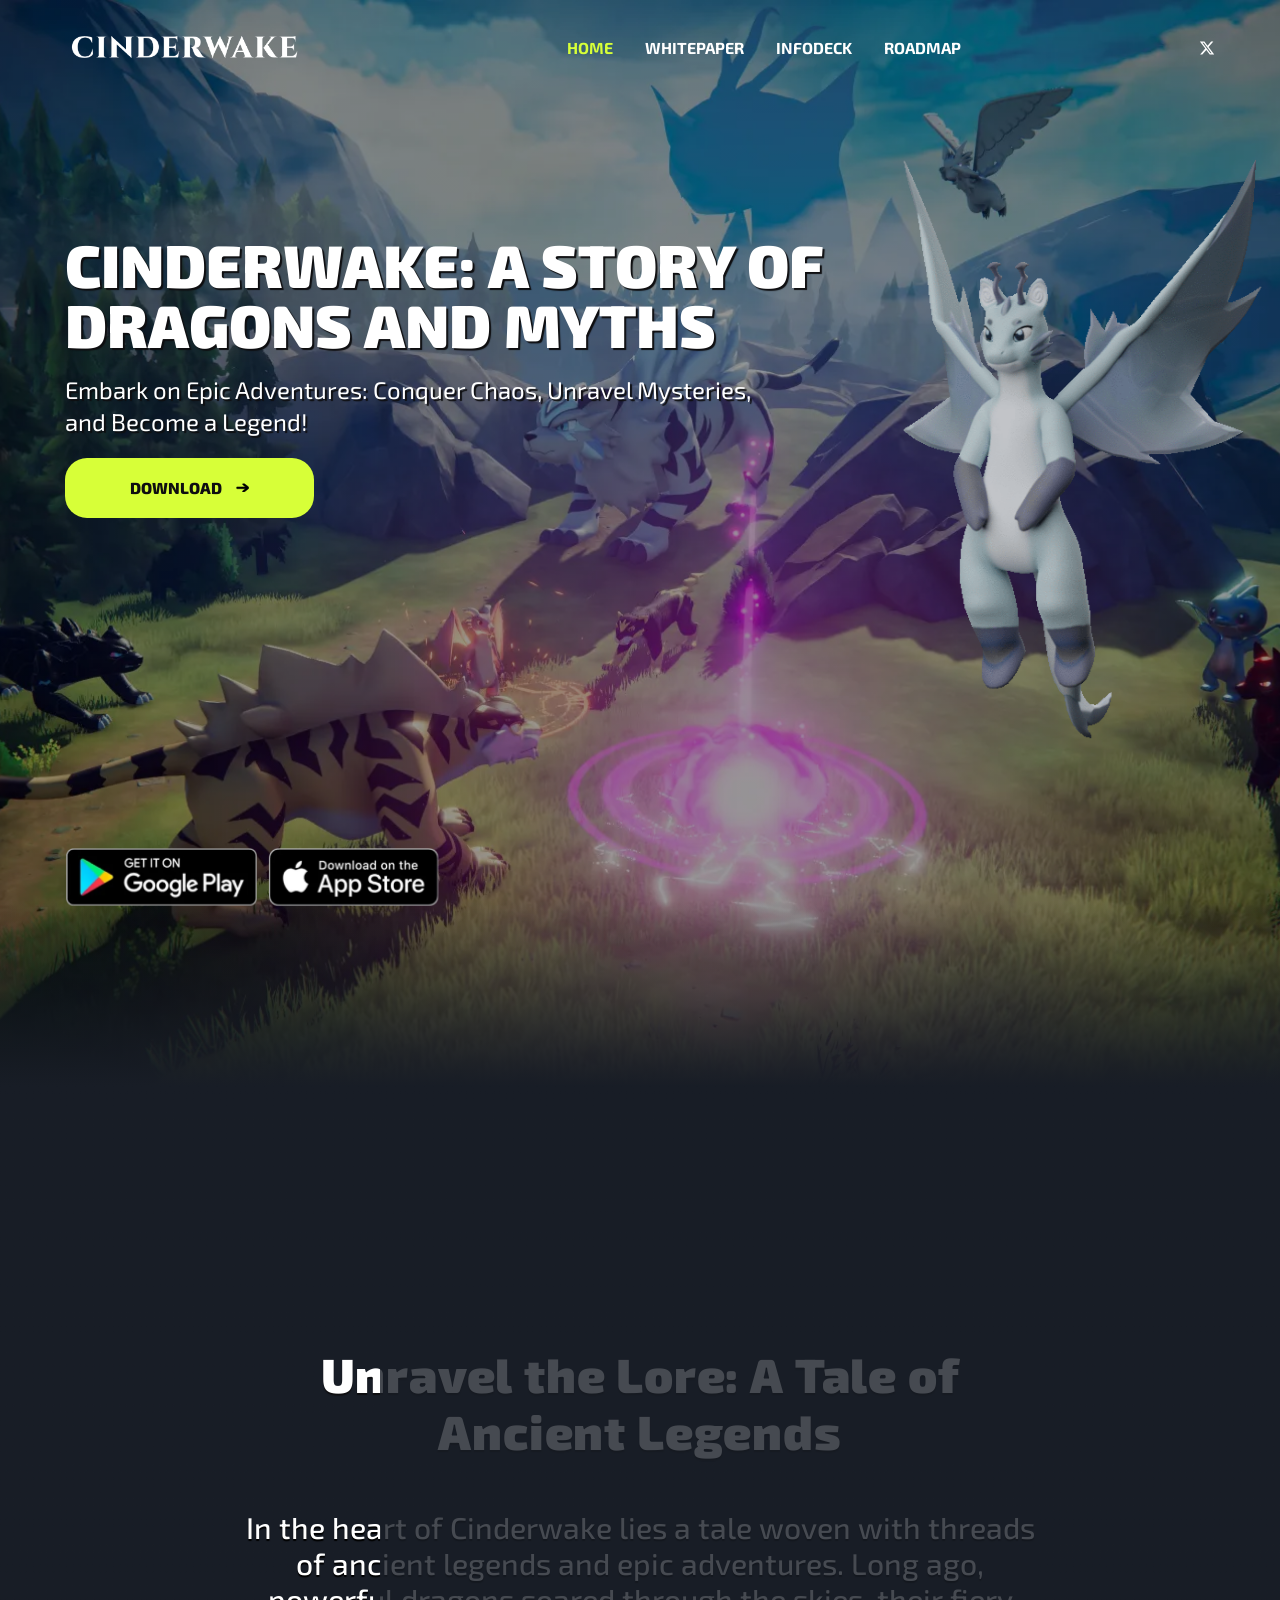
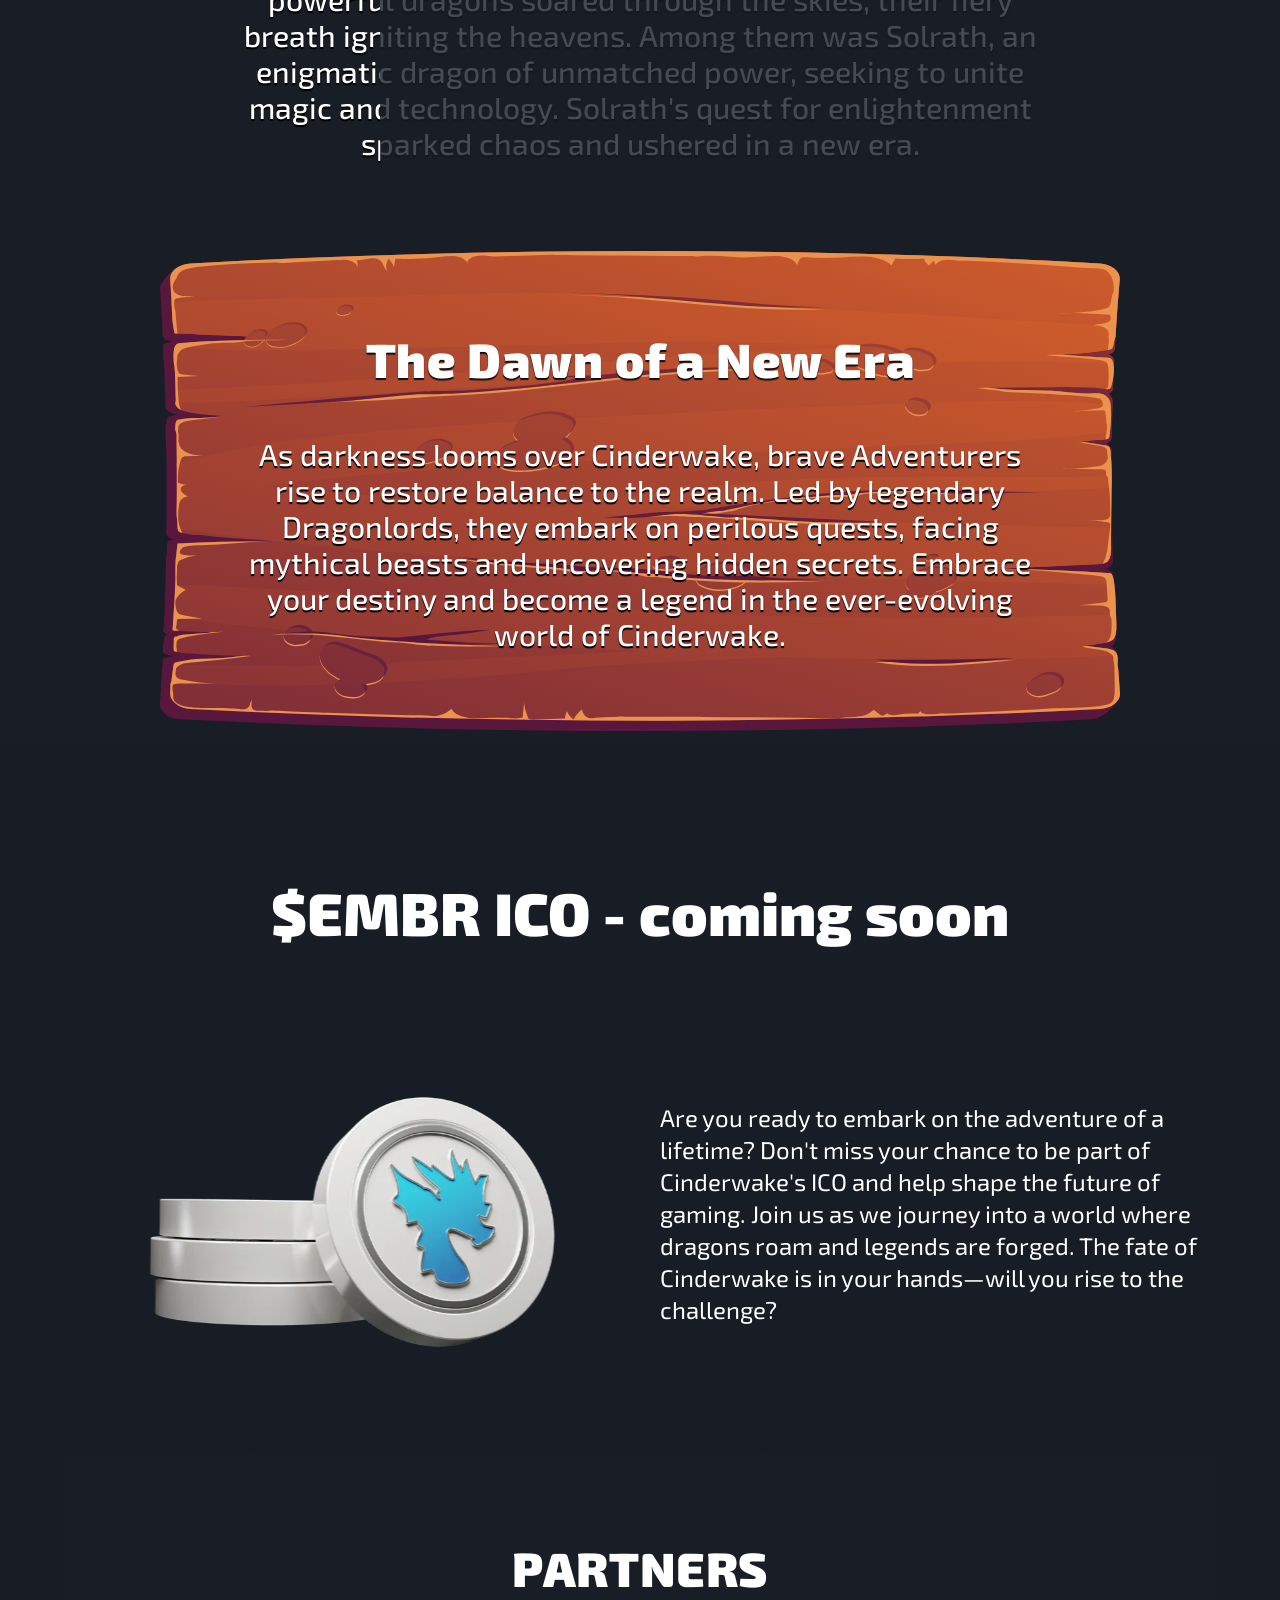
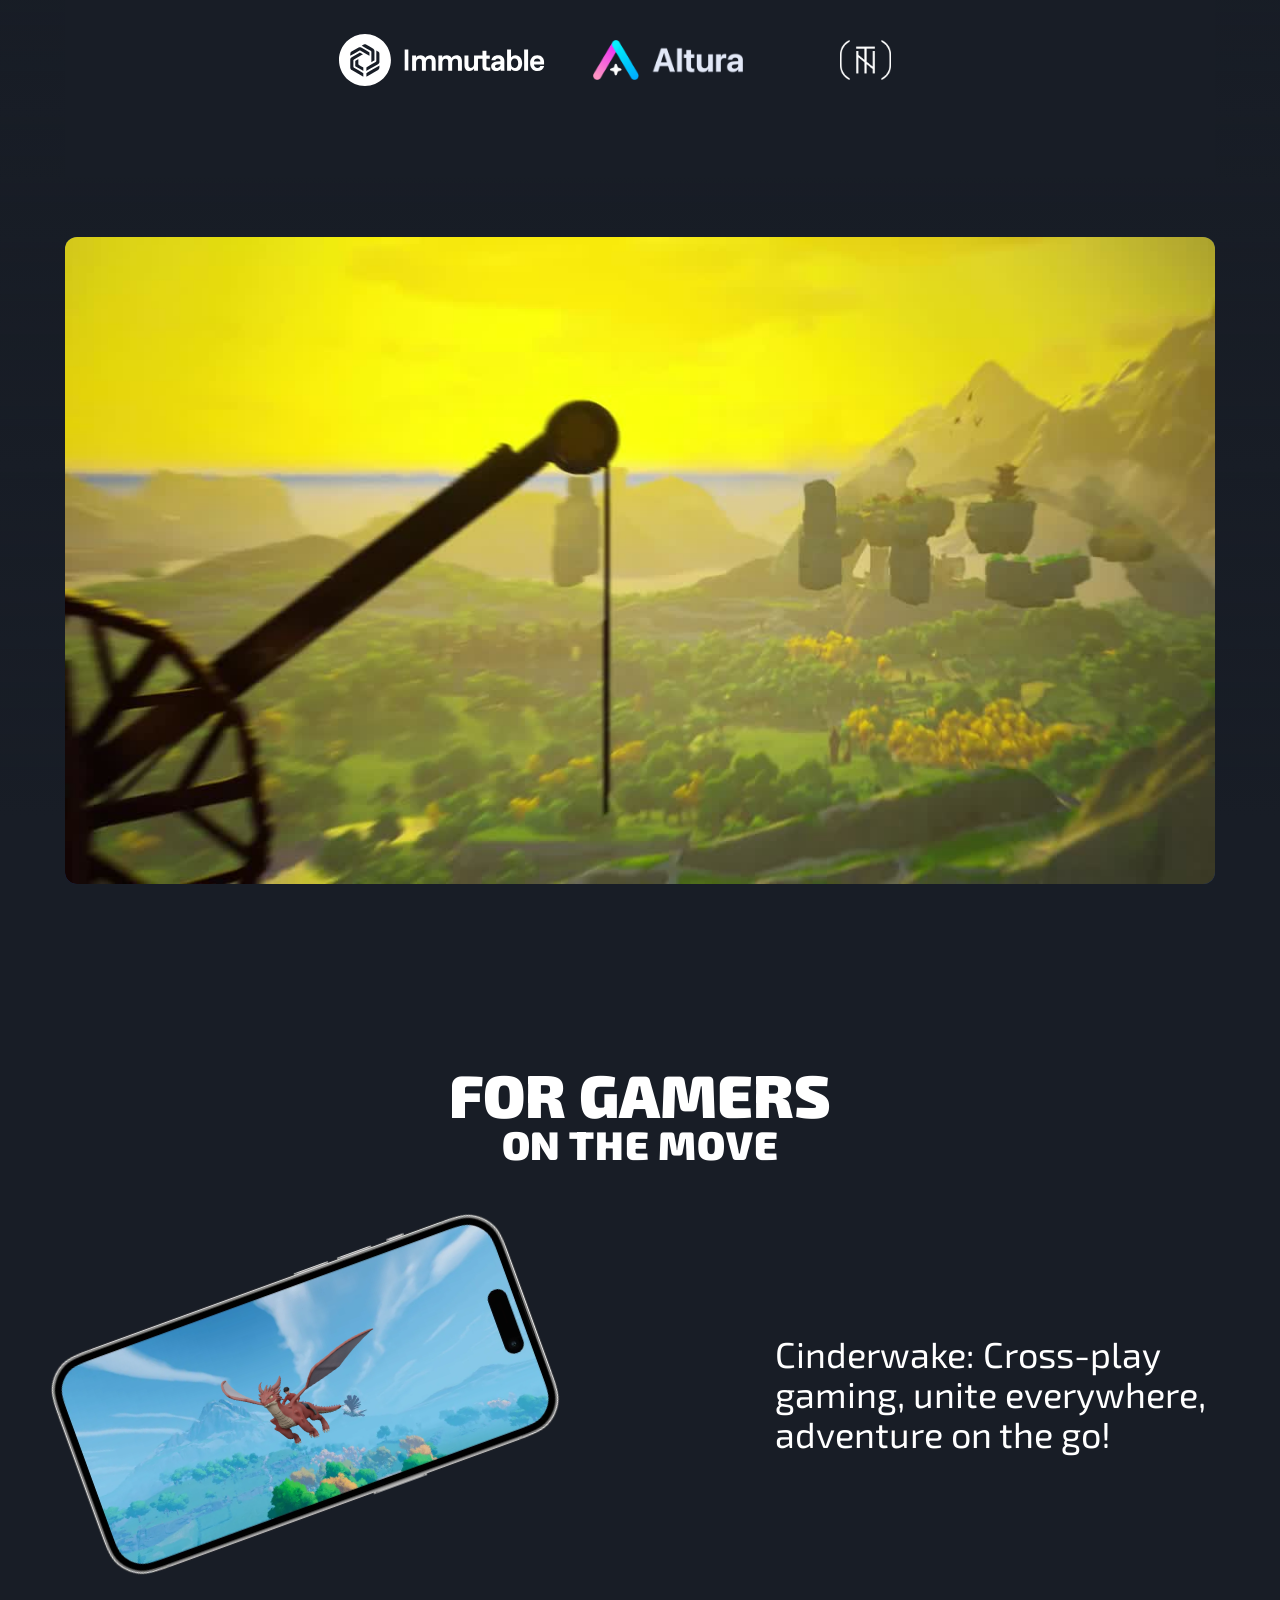
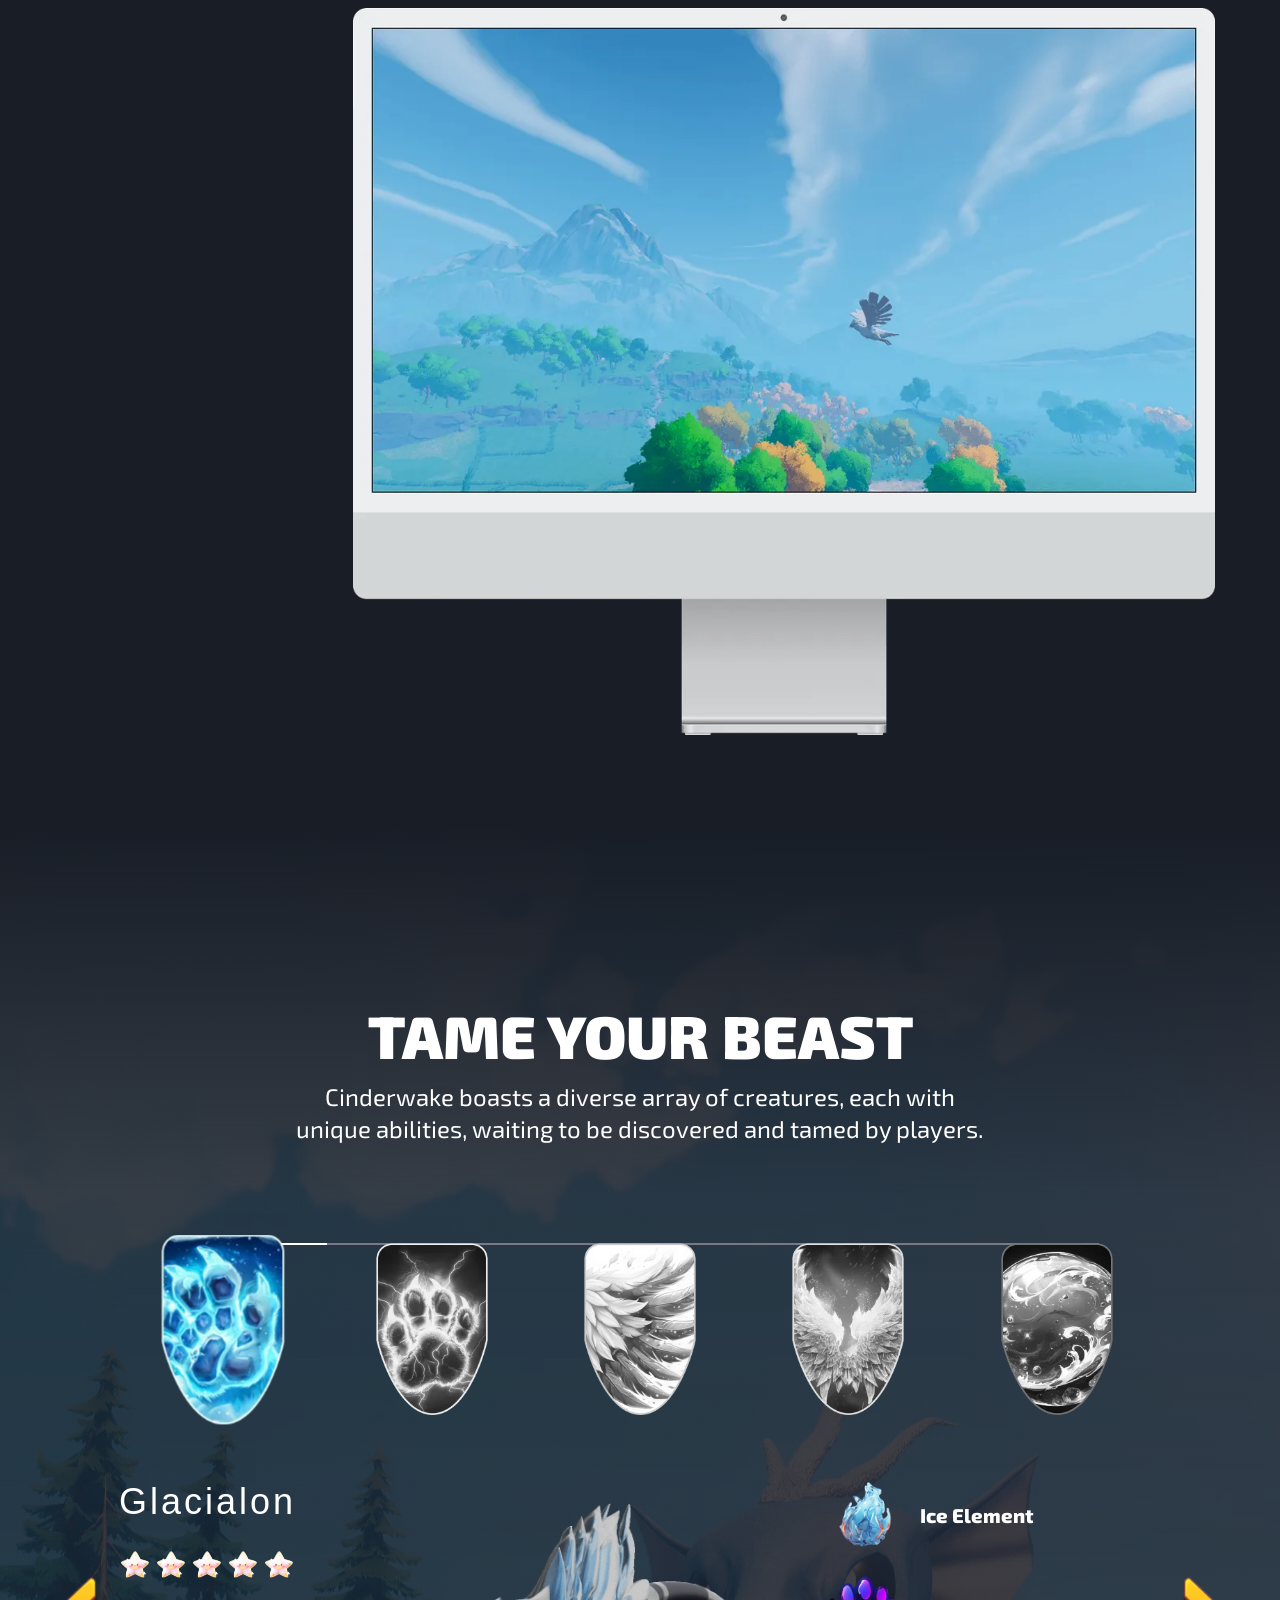
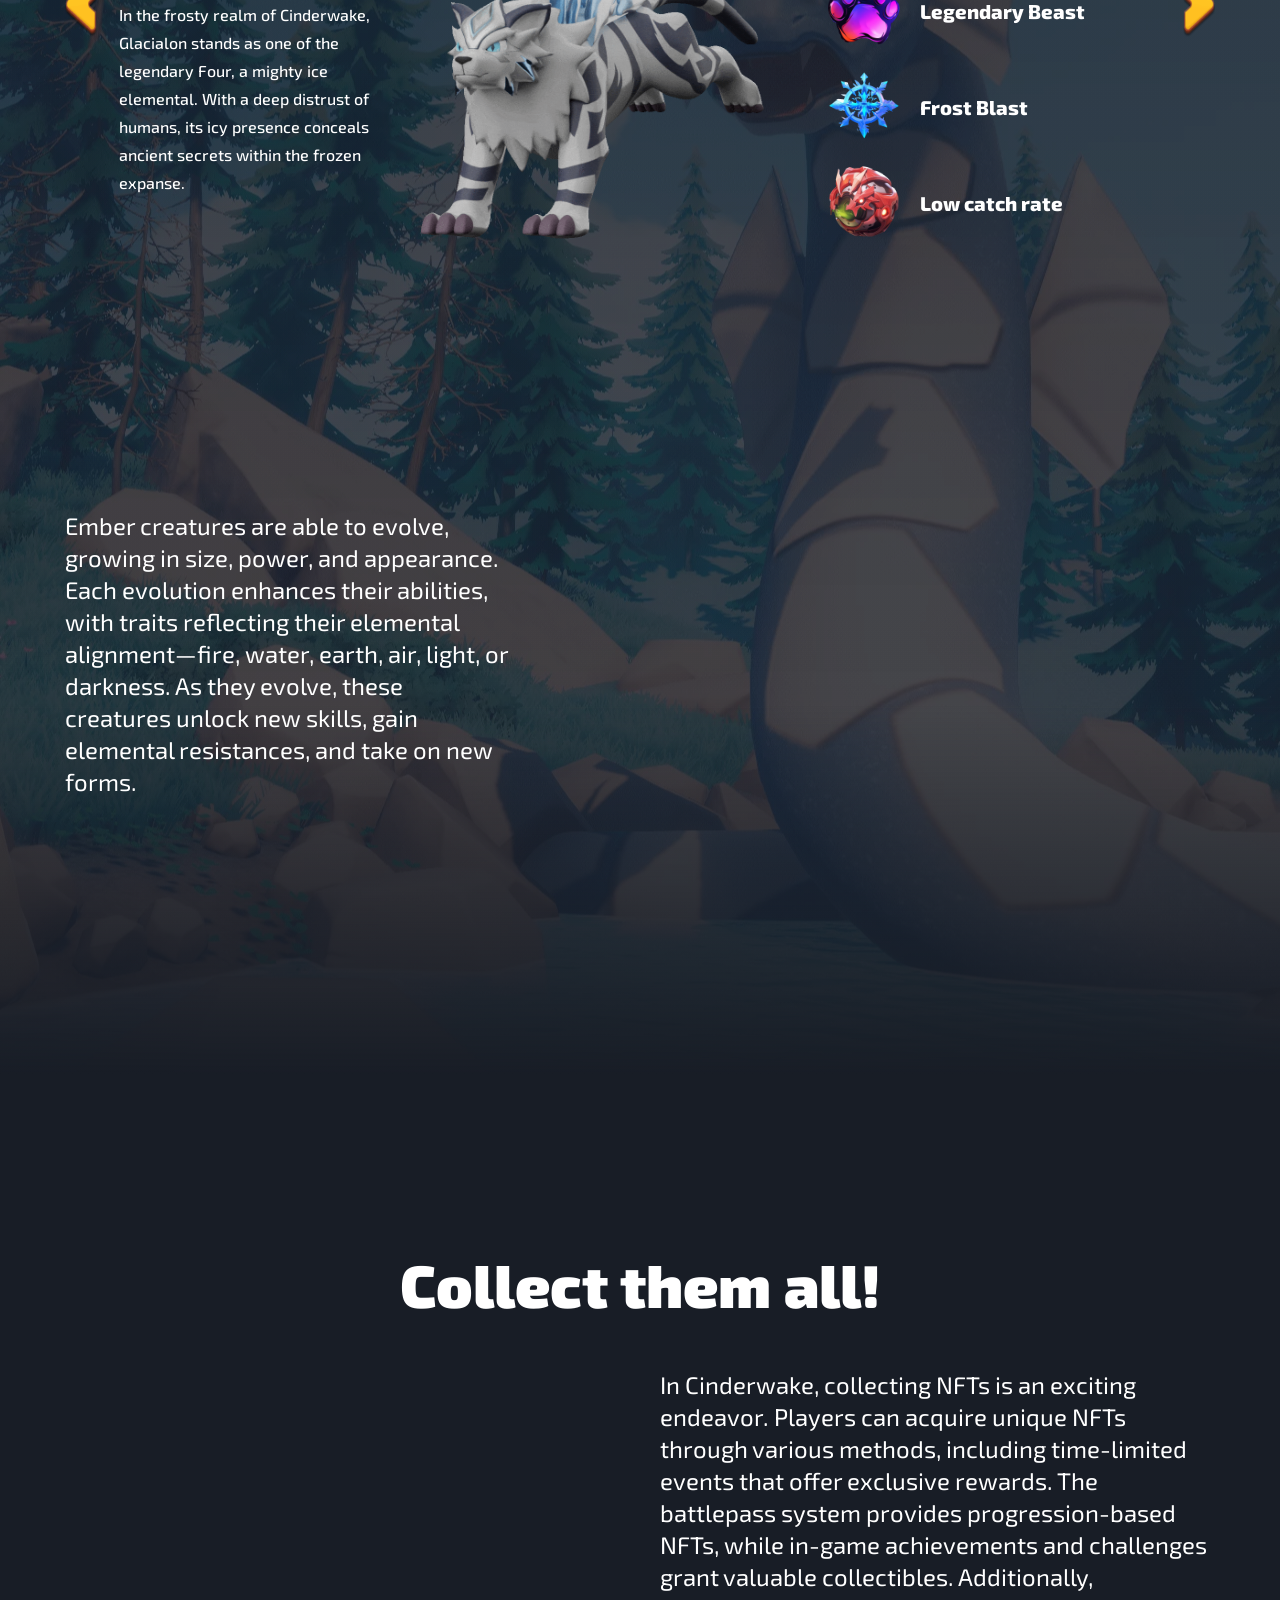
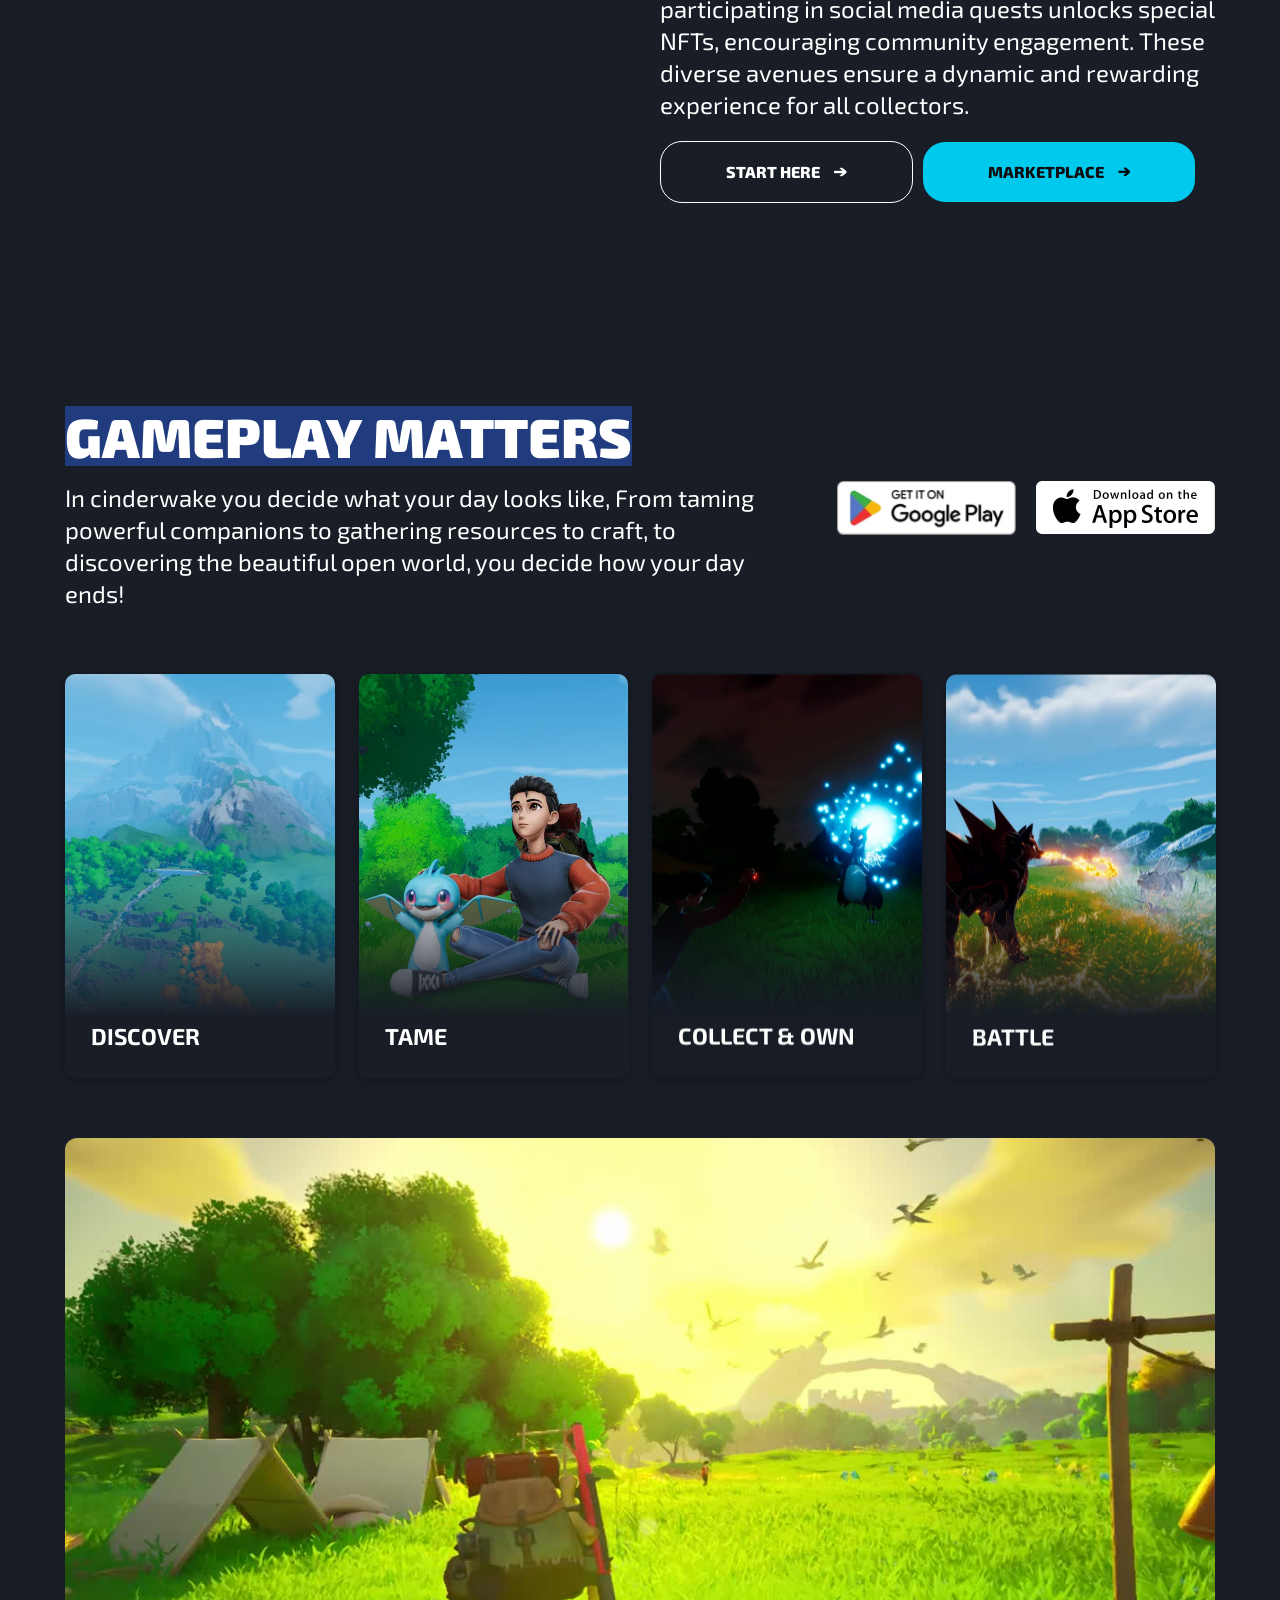
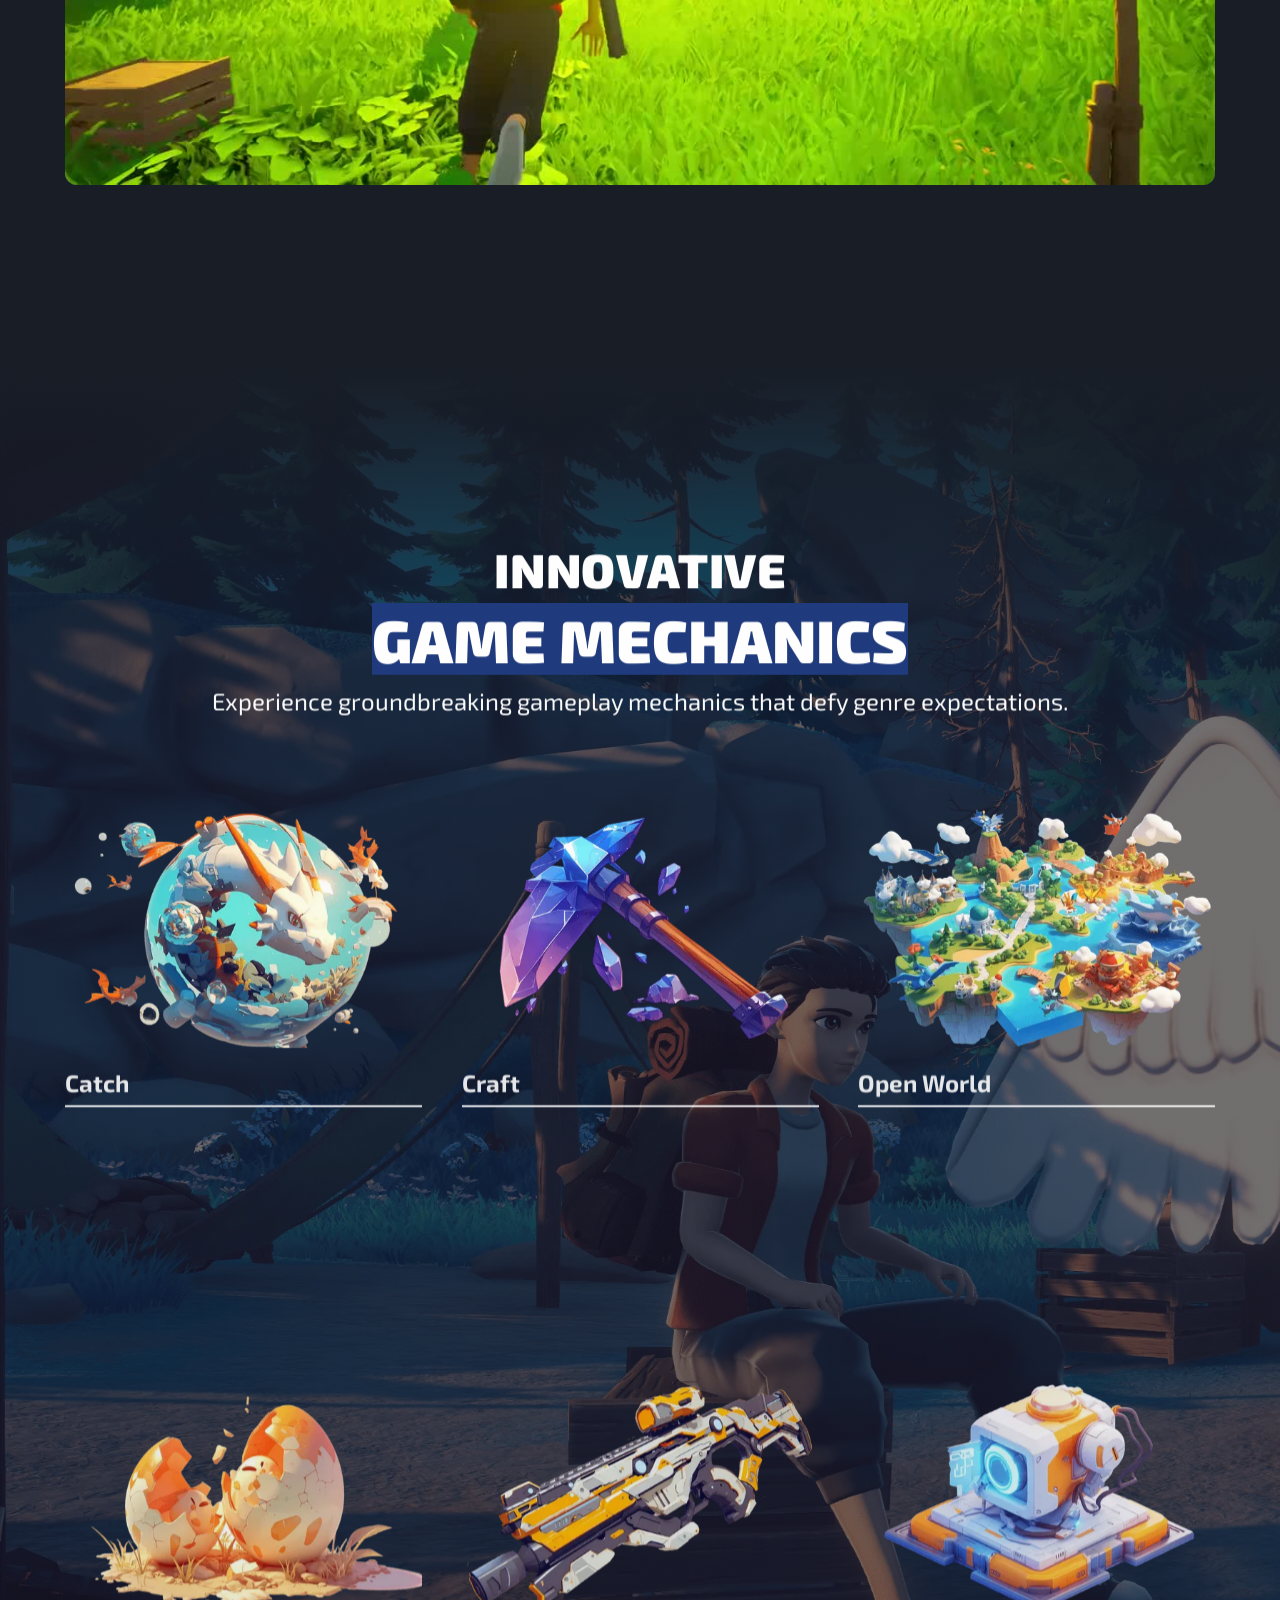
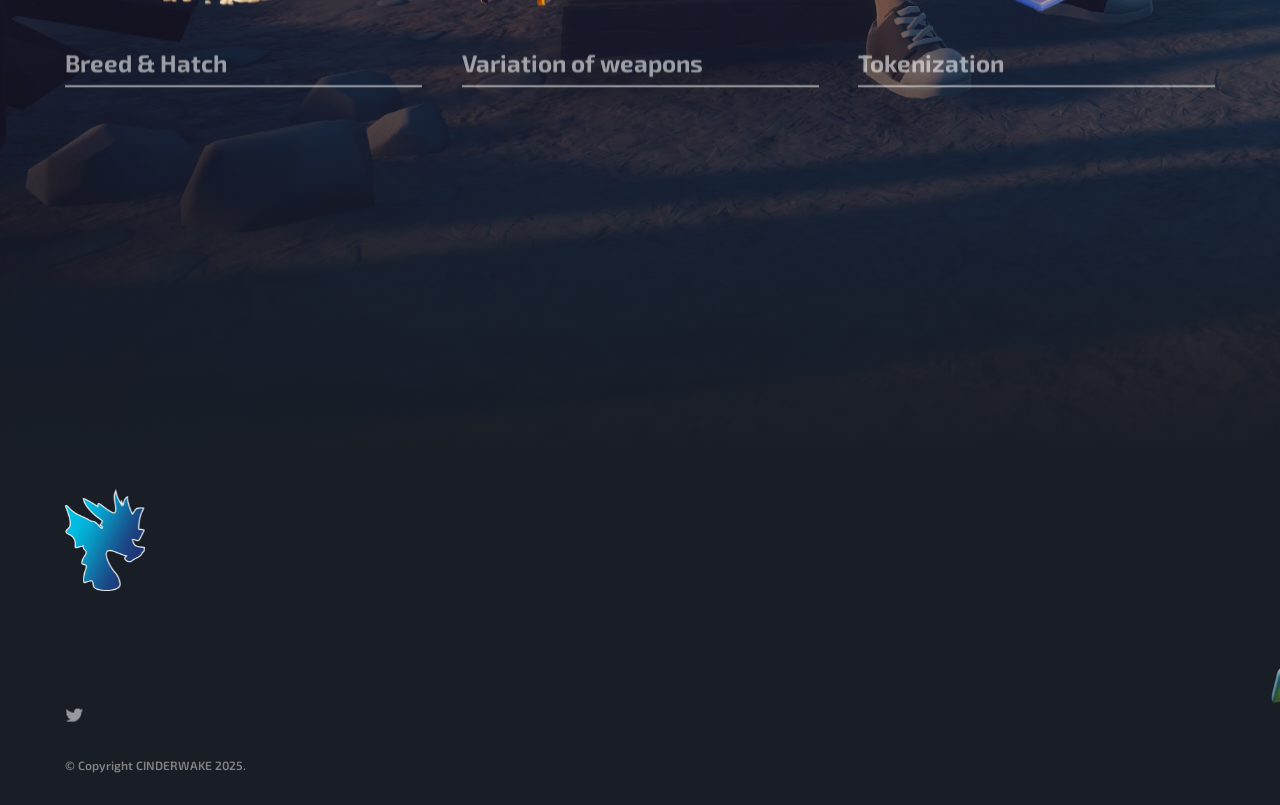
==== commit 7307c885: "Update social links: point X to cinderwakeio, remove Discord Repoint the X/Twitter link to https://x" ====
--- a/index.htm
+++ b/index.htm
@@ -13,7 +13,7 @@
   width: 100%;
   z-index: 2;
 }
-</style></head><body><div class="wrap"><div class="nav_wrapper"><div data-animation="default" class="nav_component w-nav" data-easing2="ease" fs-scrolldisable-element="smart-nav" data-easing="ease" data-collapse="medium" data-w-id="f334f4ee-39ba-2723-30ae-fa889d1e36ba" role="banner" data-duration="400"><div class="nav_container"><a href="index.htm" aria-current="page" class="nav_logo-link w-nav-brand w--current"><img src="65edb0c08d0f6e270a85b3d5/cinderwake-logo.png" loading="lazy" width="Auto" height="Auto" alt="" srcset="65edb0c08d0f6e270a85b3d5/cinderwake-logo.png 500w, 65edb0c08d0f6e270a85b3d5/cinderwake-logo.png 800w, 65edb0c08d0f6e270a85b3d5/cinderwake-logo.png 1080w, 65edb0c08d0f6e270a85b3d5/cinderwake-logo.png 1600w, 65edb0c08d0f6e270a85b3d5/cinderwake-logo.png 2400w" sizes="(max-width: 479px) 98vw, (max-width: 767px) 99vw, (max-width: 2400px) 100vw, 2400px" class="brand-image"></a><nav role="navigation" class="nav_menu w-nav-menu"><div class="nav_menu-left"><a href="index.htm" aria-current="page" class="nav_link w--current">Home</a><a href="https://emberlore.gitbook.io/emberlore-whitepaper" target="_blank" class="soon-link w-inline-block"><div class="nav_link">Whitepaper</div></a><a href="65edb0c08d0f6e270a85b3d5/66eeae79903a2b254d27f442_EmberLore%20InformationDeck.pdf" class="nav_link">Infodeck</a><a href="roadmap.html" class="nav_link">Roadmap</a></div><div class="nav_menu-right is-tablet"><div class="nav_button-wrapper"><a href="https://discord.com/invite/b3zzBxsAum" target="_blank" class="opacity-hover w-inline-block"><div class="vectors-wrapper-3 w-embed"><svg xmlns="http://www.w3.org/2000/svg" viewbox="0 0 640 512"><!--!Font Awesome Free 6.5.1 by @fontawesome - https://fontawesome.com License - https://fontawesome.com/license/free Copyright 2024 Fonticons, Inc.--><path fill="currentColor" d="M524.5 69.8a1.5 1.5 0 0 0 -.8-.7A485.1 485.1 0 0 0 404.1 32a1.8 1.8 0 0 0 -1.9 .9 337.5 337.5 0 0 0 -14.9 30.6 447.8 447.8 0 0 0 -134.4 0 309.5 309.5 0 0 0 -15.1-30.6 1.9 1.9 0 0 0 -1.9-.9A483.7 483.7 0 0 0 116.1 69.1a1.7 1.7 0 0 0 -.8 .7C39.1 183.7 18.2 294.7 28.4 404.4a2 2 0 0 0 .8 1.4A487.7 487.7 0 0 0 176 479.9a1.9 1.9 0 0 0 2.1-.7A348.2 348.2 0 0 0 208.1 430.4a1.9 1.9 0 0 0 -1-2.6 321.2 321.2 0 0 1 -45.9-21.9 1.9 1.9 0 0 1 -.2-3.1c3.1-2.3 6.2-4.7 9.1-7.1a1.8 1.8 0 0 1 1.9-.3c96.2 43.9 200.4 43.9 295.5 0a1.8 1.8 0 0 1 1.9 .2c2.9 2.4 6 4.9 9.1 7.2a1.9 1.9 0 0 1 -.2 3.1 301.4 301.4 0 0 1 -45.9 21.8 1.9 1.9 0 0 0 -1 2.6 391.1 391.1 0 0 0 30 48.8 1.9 1.9 0 0 0 2.1 .7A486 486 0 0 0 610.7 405.7a1.9 1.9 0 0 0 .8-1.4C623.7 277.6 590.9 167.5 524.5 69.8zM222.5 337.6c-29 0-52.8-26.6-52.8-59.2S193.1 219.1 222.5 219.1c29.7 0 53.3 26.8 52.8 59.2C275.3 311 251.9 337.6 222.5 337.6zm195.4 0c-29 0-52.8-26.6-52.8-59.2S388.4 219.1 417.9 219.1c29.7 0 53.3 26.8 52.8 59.2C470.7 311 447.5 337.6 417.9 337.6z"></path></svg></div></a><a href="https://twitter.com/EmberLore_io" target="_blank" class="opacity-hover w-inline-block"><div class="vectors-wrapper-3 w-embed"><svg xmlns="http://www.w3.org/2000/svg" viewbox="0 0 512 512"><!--!Font Awesome Free 6.5.1 by @fontawesome - https://fontawesome.com License - https://fontawesome.com/license/free Copyright 2024 Fonticons, Inc.--><path fill="currentColor" d="M389.2 48h70.6L305.6 224.2 487 464H345L233.7 318.6 106.5 464H35.8L200.7 275.5 26.8 48H172.4L272.9 180.9 389.2 48zM364.4 421.8h39.1L151.1 88h-42L364.4 421.8z"></path></svg></div></a></div></div></nav><div class="nav_menu-right is-desktop"><div class="nav_button-wrapper"><a href="https://discord.com/invite/b3zzBxsAum" target="_blank" class="opacity-hover w-inline-block"><div class="vectors-wrapper-3 w-embed"><svg xmlns="http://www.w3.org/2000/svg" viewbox="0 0 640 512"><!--!Font Awesome Free 6.5.1 by @fontawesome - https://fontawesome.com License - https://fontawesome.com/license/free Copyright 2024 Fonticons, Inc.--><path fill="currentColor" d="M524.5 69.8a1.5 1.5 0 0 0 -.8-.7A485.1 485.1 0 0 0 404.1 32a1.8 1.8 0 0 0 -1.9 .9 337.5 337.5 0 0 0 -14.9 30.6 447.8 447.8 0 0 0 -134.4 0 309.5 309.5 0 0 0 -15.1-30.6 1.9 1.9 0 0 0 -1.9-.9A483.7 483.7 0 0 0 116.1 69.1a1.7 1.7 0 0 0 -.8 .7C39.1 183.7 18.2 294.7 28.4 404.4a2 2 0 0 0 .8 1.4A487.7 487.7 0 0 0 176 479.9a1.9 1.9 0 0 0 2.1-.7A348.2 348.2 0 0 0 208.1 430.4a1.9 1.9 0 0 0 -1-2.6 321.2 321.2 0 0 1 -45.9-21.9 1.9 1.9 0 0 1 -.2-3.1c3.1-2.3 6.2-4.7 9.1-7.1a1.8 1.8 0 0 1 1.9-.3c96.2 43.9 200.4 43.9 295.5 0a1.8 1.8 0 0 1 1.9 .2c2.9 2.4 6 4.9 9.1 7.2a1.9 1.9 0 0 1 -.2 3.1 301.4 301.4 0 0 1 -45.9 21.8 1.9 1.9 0 0 0 -1 2.6 391.1 391.1 0 0 0 30 48.8 1.9 1.9 0 0 0 2.1 .7A486 486 0 0 0 610.7 405.7a1.9 1.9 0 0 0 .8-1.4C623.7 277.6 590.9 167.5 524.5 69.8zM222.5 337.6c-29 0-52.8-26.6-52.8-59.2S193.1 219.1 222.5 219.1c29.7 0 53.3 26.8 52.8 59.2C275.3 311 251.9 337.6 222.5 337.6zm195.4 0c-29 0-52.8-26.6-52.8-59.2S388.4 219.1 417.9 219.1c29.7 0 53.3 26.8 52.8 59.2C470.7 311 447.5 337.6 417.9 337.6z"></path></svg></div></a><a href="https://twitter.com/EmberLore_io" target="_blank" class="opacity-hover w-inline-block"><div class="vectors-wrapper-3 w-embed"><svg xmlns="http://www.w3.org/2000/svg" viewbox="0 0 512 512"><!--!Font Awesome Free 6.5.1 by @fontawesome - https://fontawesome.com License - https://fontawesome.com/license/free Copyright 2024 Fonticons, Inc.--><path fill="currentColor" d="M389.2 48h70.6L305.6 224.2 487 464H345L233.7 318.6 106.5 464H35.8L200.7 275.5 26.8 48H172.4L272.9 180.9 389.2 48zM364.4 421.8h39.1L151.1 88h-42L364.4 421.8z"></path></svg></div></a></div></div><div class="nav_menu-button w-nav-button"><div class="menu-icon_component"><div class="menu-icon_line-top"></div><div class="menu-icon_line-middle"><div class="menu-icon_line-middle-inner"></div></div><div class="menu-icon_line-bottom"></div></div></div></div></div></div><section data-w-id="a7723823-02a9-8d58-5655-e41441740b2b" class="section section-hero"><div class="container hero-headline"><div class="hero-content-wrapper"><div class="hero-headline-block"><div class="margin-bottom-20"><h1 class="h1 uppercase text-white is-shadow fade-in-200">cinderwake: a story of dragons and myths</h1></div><div class="margin-bottom-20"><div class="text-2xl font-black text-white max-700 is-shadow fade-in-300">Embark on Epic Adventures: Conquer Chaos, Unravel Mysteries, and Become a Legend!</div></div></div><div class="hero-subline-block fade-in-400"><div class="button-holder"><a data-w-id="d642e198-6d1c-3097-1bf3-8dfb6da45130" href="#" target="_blank" class="button uppercase is-relative w-inline-block"><div class="text-black">DOwnload</div><img width="12.499999046325684" height="9.500020980834961" src="65edb0c08d0f6e270a85b3d5/65edb0c08d0f6e270a85b457_Vectors-Wrapper.svg" loading="lazy" alt="" class="arrow-icon-right"><div class="soon_text_wrapper is-button"><div>Coming Soon!</div></div></a><a href="https://discord.gg/b3zzBxsAum" target="_blank" class="button uppercase opacity-hover background-blue-l w-inline-block"><div class="text-black">JOIN DISCORD</div><img width="12.499999046325684" height="9.500020980834961" src="65edb0c08d0f6e270a85b3d5/65edb0c08d0f6e270a85b457_Vectors-Wrapper.svg" loading="lazy" alt="" class="arrow-icon-right"></a></div></div></div></div><div class="hero-bottom"><div data-w-id="c48a6bb0-cd18-b48e-4b36-ca5091fdd652" style="-webkit-transform:translate3d(0, -50%, 0) scale3d(1, 0, 1) rotateX(0) rotateY(0) rotateZ(0) skew(0, 0);-moz-transform:translate3d(0, -50%, 0) scale3d(1, 0, 1) rotateX(0) rotateY(0) rotateZ(0) skew(0, 0);-ms-transform:translate3d(0, -50%, 0) scale3d(1, 0, 1) rotateX(0) rotateY(0) rotateZ(0) skew(0, 0);transform:translate3d(0, -50%, 0) scale3d(1, 0, 1) rotateX(0) rotateY(0) rotateZ(0) skew(0, 0)" class="hero-divider-block"></div><div class="container margin-top-60"><div class="hero-grid"><img src="65edb0c08d0f6e270a85b3d5/65f618ccc655e0d3935d068e_output_4ilmR5.gif" data-w-id="a7723823-02a9-8d58-5655-e41441740b52" style="opacity:0" height="Auto" alt="" class="hero-character-image fade-in-300"><div class="button-holder fade-in-400"><a data-w-id="4d4a6b0e-998b-bac3-342d-31954e5ce326" href="#" target="_blank" class="app-store-link-block w-inline-block"><img src="65edb0c08d0f6e270a85b3d5/65edb0c08d0f6e270a85b49e_googleplay%201.webp" loading="lazy" width="192.9051971435547" height="57.52293395996094" alt="" class="googleplay-1"><div class="soon_text_wrapper is-button"><div>Coming Soon!</div></div></a><a data-w-id="3bd27390-7dbf-4a46-828b-818b41edd09a" href="#" target="_blank" class="app-store-link-block w-inline-block"><img src="65edb0c08d0f6e270a85b3d5/65edb0c08d0f6e270a85b49f_App%20Store.webp" loading="lazy" width="170.82568359375" height="57.52293395996094" alt="" class="googleplay-1"><div class="soon_text_wrapper is-button"><div>Coming Soon!</div></div></a></div></div></div></div></section><section class="section more-bg"><div class="about-wrapper"><div class="w-layout-blockcontainer container is-more-info w-container"><div class="section-padding"><div class="more-info-wrapper no-bg"><div class="text-center"><h3 class="h2 tracking-wide is-shadow split-lines">Unravel the Lore: A Tale of Ancient Legends</h3><div class="spacer"></div><p class="lore_text split-lines">In the heart of Cinderwake lies a tale woven with threads of ancient legends and epic adventures. Long ago, powerful dragons soared through the skies, their fiery breath igniting the heavens. Among them was Solrath, an enigmatic dragon of unmatched power, seeking to unite magic and technology. Solrath&#x27;s quest for enlightenment sparked chaos and ushered in a new era.</p></div></div><div class="more-info-wrapper fade-in-100"><div class="text-center is-lore"><h3 class="h2 tracking-wide is-shadow fade-in-200">The Dawn of a New Era</h3><div class="spacer"></div><p class="lore_text fade-in-300">As darkness looms over Cinderwake, brave Adventurers rise to restore balance to the realm. Led by legendary Dragonlords, they embark on perilous quests, facing mythical beasts and uncovering hidden secrets. Embrace your destiny and become a legend in the ever-evolving world of Cinderwake.</p></div></div></div></div></div><div class="coming-soon_wrapper"><div class="w-layout-blockcontainer container w-container"><div class="section-title-center"><h2 class="h1 fade-in-100">$EMBR ICO - coming soon</h2></div><div class="_2-col-grid"><img class="about-us-thumbnail fade-in-200" src="65edb0c08d0f6e270a85b3d5/65f2935d1f2b91ff16ddca62_bak2%20%281%29.webp" width="960" height="Auto" alt="" style="opacity:0" sizes="(max-width: 767px) 100vw, (max-width: 991px) 728px, 940px" data-w-id="5e5fc175-643e-6769-7818-ce65700ba892" loading="lazy" srcset="65edb0c08d0f6e270a85b3d5/65f2935d1f2b91ff16ddca62_bak2%20%281%29-p-500.webp 500w, 65edb0c08d0f6e270a85b3d5/65f2935d1f2b91ff16ddca62_bak2%20%281%29-p-800.webp 800w, 65edb0c08d0f6e270a85b3d5/65f2935d1f2b91ff16ddca62_bak2%20%281%29-p-1080.webp 1080w, 65edb0c08d0f6e270a85b3d5/65f2935d1f2b91ff16ddca62_bak2%20%281%29-p-1600.webp 1600w, 65edb0c08d0f6e270a85b3d5/65f2935d1f2b91ff16ddca62_bak2%20%281%29.webp 1920w"><div class="flex-tabs fade-in-300"><div class="text-2xl font-black text-white max-700">Are you ready to embark on the adventure of a lifetime? Don&#x27;t miss your chance to be part of Cinderwake&#x27;s ICO and help shape the future of gaming. Join us as we journey into a world where dragons roam and legends are forged. The fate of Cinderwake is in your hands—will you rise to the challenge?</div><div class="text-2xl font-black text-white max-700">Join our Discord to get the latest Pre-Sale announcements.</div><a href="https://discord.gg/b3zzBxsAum" target="_blank" class="button uppercase opacity-hover background-blue-l w-inline-block"><div class="text-black">JOIN DISCORD</div><img width="12.499999046325684" height="9.500020980834961" src="65edb0c08d0f6e270a85b3d5/65edb0c08d0f6e270a85b457_Vectors-Wrapper.svg" loading="lazy" alt="" class="arrow-icon-right"></a></div></div><section><section class="section team"><div class="w-layout-blockcontainer container w-container"><div class="section-header"><div class="flex vertical center"><h2 class="h2 tracking-wide uppercase fade-in-100"><span class="text-white">Partners</span></h2></div></div><div class="margin-top-40"><div class="partners_component fade-in-200"><img src="65edb0c08d0f6e270a85b3d5/66fbb50816ae048b2cda8897_immutable-logo-white.svg" loading="lazy" alt="" class="partners_logo is-0"><img src="65edb0c08d0f6e270a85b3d5/66278312f58b07af697357b2_altura.png" loading="lazy" alt="" class="partners_logo is-1"><img src="65edb0c08d0f6e270a85b3d5/662890a621e8e2d65fab3cbe_nt%20whitee.webp" loading="lazy" alt="" class="partners_logo is-1"></div></div></div></section></section><div class="video-block fade-in-200"><div data-w-id="c87f9d63-1d60-4709-1578-62d084c8dc39" class="video-holder"><div data-poster-url="https://cdn.prod.website-files.com/65edb0c08d0f6e270a85b3d5%2F66c301d00990d6af0f45820d_emberwebsite2-poster-00001.jpg" data-video-urls="https://cdn.prod.website-files.com/65edb0c08d0f6e270a85b3d5%2F66c301d00990d6af0f45820d_emberwebsite2-transcode.mp4,https://cdn.prod.website-files.com/65edb0c08d0f6e270a85b3d5%2F66c301d00990d6af0f45820d_emberwebsite2-transcode.webm" data-autoplay="true" data-loop="true" data-wf-ignore="true" class="section-video w-background-video w-background-video-atom"><video id="c87f9d63-1d60-4709-1578-62d084c8dc3a-video" autoplay="" loop="" style="background-image:url(&quot;65edb0c08d0f6e270a85b3d566c301d00990d6af0f45820d_emberwebsite2-poster-00001.jpg&quot;)" muted="" playsinline="" data-wf-ignore="true" data-object-fit="cover"><source src="65edb0c08d0f6e270a85b3d566c301d00990d6af0f45820d_emberwebsite2-transcode.mp4" data-wf-ignore="true"><source src="65edb0c08d0f6e270a85b3d566c301d00990d6af0f45820d_emberwebsite2-transcode.webm" data-wf-ignore="true"></video><noscript><style>
+</style></head><body><div class="wrap"><div class="nav_wrapper"><div data-animation="default" class="nav_component w-nav" data-easing2="ease" fs-scrolldisable-element="smart-nav" data-easing="ease" data-collapse="medium" data-w-id="f334f4ee-39ba-2723-30ae-fa889d1e36ba" role="banner" data-duration="400"><div class="nav_container"><a href="index.htm" aria-current="page" class="nav_logo-link w-nav-brand w--current"><img src="65edb0c08d0f6e270a85b3d5/cinderwake-logo.png" loading="lazy" width="Auto" height="Auto" alt="" srcset="65edb0c08d0f6e270a85b3d5/cinderwake-logo.png 500w, 65edb0c08d0f6e270a85b3d5/cinderwake-logo.png 800w, 65edb0c08d0f6e270a85b3d5/cinderwake-logo.png 1080w, 65edb0c08d0f6e270a85b3d5/cinderwake-logo.png 1600w, 65edb0c08d0f6e270a85b3d5/cinderwake-logo.png 2400w" sizes="(max-width: 479px) 98vw, (max-width: 767px) 99vw, (max-width: 2400px) 100vw, 2400px" class="brand-image"></a><nav role="navigation" class="nav_menu w-nav-menu"><div class="nav_menu-left"><a href="index.htm" aria-current="page" class="nav_link w--current">Home</a><a href="https://emberlore.gitbook.io/emberlore-whitepaper" target="_blank" class="soon-link w-inline-block"><div class="nav_link">Whitepaper</div></a><a href="65edb0c08d0f6e270a85b3d5/66eeae79903a2b254d27f442_EmberLore%20InformationDeck.pdf" class="nav_link">Infodeck</a><a href="roadmap.html" class="nav_link">Roadmap</a></div><div class="nav_menu-right is-tablet"><div class="nav_button-wrapper"><a href="https://x.com/cinderwakeio" target="_blank" class="opacity-hover w-inline-block"><div class="vectors-wrapper-3 w-embed"><svg xmlns="http://www.w3.org/2000/svg" viewbox="0 0 512 512"><!--!Font Awesome Free 6.5.1 by @fontawesome - https://fontawesome.com License - https://fontawesome.com/license/free Copyright 2024 Fonticons, Inc.--><path fill="currentColor" d="M389.2 48h70.6L305.6 224.2 487 464H345L233.7 318.6 106.5 464H35.8L200.7 275.5 26.8 48H172.4L272.9 180.9 389.2 48zM364.4 421.8h39.1L151.1 88h-42L364.4 421.8z"></path></svg></div></a></div></div></nav><div class="nav_menu-right is-desktop"><div class="nav_button-wrapper"><a href="https://x.com/cinderwakeio" target="_blank" class="opacity-hover w-inline-block"><div class="vectors-wrapper-3 w-embed"><svg xmlns="http://www.w3.org/2000/svg" viewbox="0 0 512 512"><!--!Font Awesome Free 6.5.1 by @fontawesome - https://fontawesome.com License - https://fontawesome.com/license/free Copyright 2024 Fonticons, Inc.--><path fill="currentColor" d="M389.2 48h70.6L305.6 224.2 487 464H345L233.7 318.6 106.5 464H35.8L200.7 275.5 26.8 48H172.4L272.9 180.9 389.2 48zM364.4 421.8h39.1L151.1 88h-42L364.4 421.8z"></path></svg></div></a></div></div><div class="nav_menu-button w-nav-button"><div class="menu-icon_component"><div class="menu-icon_line-top"></div><div class="menu-icon_line-middle"><div class="menu-icon_line-middle-inner"></div></div><div class="menu-icon_line-bottom"></div></div></div></div></div></div><section data-w-id="a7723823-02a9-8d58-5655-e41441740b2b" class="section section-hero"><div class="container hero-headline"><div class="hero-content-wrapper"><div class="hero-headline-block"><div class="margin-bottom-20"><h1 class="h1 uppercase text-white is-shadow fade-in-200">cinderwake: a story of dragons and myths</h1></div><div class="margin-bottom-20"><div class="text-2xl font-black text-white max-700 is-shadow fade-in-300">Embark on Epic Adventures: Conquer Chaos, Unravel Mysteries, and Become a Legend!</div></div></div><div class="hero-subline-block fade-in-400"><div class="button-holder"><a data-w-id="d642e198-6d1c-3097-1bf3-8dfb6da45130" href="#" target="_blank" class="button uppercase is-relative w-inline-block"><div class="text-black">DOwnload</div><img width="12.499999046325684" height="9.500020980834961" src="65edb0c08d0f6e270a85b3d5/65edb0c08d0f6e270a85b457_Vectors-Wrapper.svg" loading="lazy" alt="" class="arrow-icon-right"><div class="soon_text_wrapper is-button"><div>Coming Soon!</div></div></a></div></div></div></div><div class="hero-bottom"><div data-w-id="c48a6bb0-cd18-b48e-4b36-ca5091fdd652" style="-webkit-transform:translate3d(0, -50%, 0) scale3d(1, 0, 1) rotateX(0) rotateY(0) rotateZ(0) skew(0, 0);-moz-transform:translate3d(0, -50%, 0) scale3d(1, 0, 1) rotateX(0) rotateY(0) rotateZ(0) skew(0, 0);-ms-transform:translate3d(0, -50%, 0) scale3d(1, 0, 1) rotateX(0) rotateY(0) rotateZ(0) skew(0, 0);transform:translate3d(0, -50%, 0) scale3d(1, 0, 1) rotateX(0) rotateY(0) rotateZ(0) skew(0, 0)" class="hero-divider-block"></div><div class="container margin-top-60"><div class="hero-grid"><img src="65edb0c08d0f6e270a85b3d5/65f618ccc655e0d3935d068e_output_4ilmR5.gif" data-w-id="a7723823-02a9-8d58-5655-e41441740b52" style="opacity:0" height="Auto" alt="" class="hero-character-image fade-in-300"><div class="button-holder fade-in-400"><a data-w-id="4d4a6b0e-998b-bac3-342d-31954e5ce326" href="#" target="_blank" class="app-store-link-block w-inline-block"><img src="65edb0c08d0f6e270a85b3d5/65edb0c08d0f6e270a85b49e_googleplay%201.webp" loading="lazy" width="192.9051971435547" height="57.52293395996094" alt="" class="googleplay-1"><div class="soon_text_wrapper is-button"><div>Coming Soon!</div></div></a><a data-w-id="3bd27390-7dbf-4a46-828b-818b41edd09a" href="#" target="_blank" class="app-store-link-block w-inline-block"><img src="65edb0c08d0f6e270a85b3d5/65edb0c08d0f6e270a85b49f_App%20Store.webp" loading="lazy" width="170.82568359375" height="57.52293395996094" alt="" class="googleplay-1"><div class="soon_text_wrapper is-button"><div>Coming Soon!</div></div></a></div></div></div></div></section><section class="section more-bg"><div class="about-wrapper"><div class="w-layout-blockcontainer container is-more-info w-container"><div class="section-padding"><div class="more-info-wrapper no-bg"><div class="text-center"><h3 class="h2 tracking-wide is-shadow split-lines">Unravel the Lore: A Tale of Ancient Legends</h3><div class="spacer"></div><p class="lore_text split-lines">In the heart of Cinderwake lies a tale woven with threads of ancient legends and epic adventures. Long ago, powerful dragons soared through the skies, their fiery breath igniting the heavens. Among them was Solrath, an enigmatic dragon of unmatched power, seeking to unite magic and technology. Solrath&#x27;s quest for enlightenment sparked chaos and ushered in a new era.</p></div></div><div class="more-info-wrapper fade-in-100"><div class="text-center is-lore"><h3 class="h2 tracking-wide is-shadow fade-in-200">The Dawn of a New Era</h3><div class="spacer"></div><p class="lore_text fade-in-300">As darkness looms over Cinderwake, brave Adventurers rise to restore balance to the realm. Led by legendary Dragonlords, they embark on perilous quests, facing mythical beasts and uncovering hidden secrets. Embrace your destiny and become a legend in the ever-evolving world of Cinderwake.</p></div></div></div></div></div><div class="coming-soon_wrapper"><div class="w-layout-blockcontainer container w-container"><div class="section-title-center"><h2 class="h1 fade-in-100">$EMBR ICO - coming soon</h2></div><div class="_2-col-grid"><img class="about-us-thumbnail fade-in-200" src="65edb0c08d0f6e270a85b3d5/65f2935d1f2b91ff16ddca62_bak2%20%281%29.webp" width="960" height="Auto" alt="" style="opacity:0" sizes="(max-width: 767px) 100vw, (max-width: 991px) 728px, 940px" data-w-id="5e5fc175-643e-6769-7818-ce65700ba892" loading="lazy" srcset="65edb0c08d0f6e270a85b3d5/65f2935d1f2b91ff16ddca62_bak2%20%281%29-p-500.webp 500w, 65edb0c08d0f6e270a85b3d5/65f2935d1f2b91ff16ddca62_bak2%20%281%29-p-800.webp 800w, 65edb0c08d0f6e270a85b3d5/65f2935d1f2b91ff16ddca62_bak2%20%281%29-p-1080.webp 1080w, 65edb0c08d0f6e270a85b3d5/65f2935d1f2b91ff16ddca62_bak2%20%281%29-p-1600.webp 1600w, 65edb0c08d0f6e270a85b3d5/65f2935d1f2b91ff16ddca62_bak2%20%281%29.webp 1920w"><div class="flex-tabs fade-in-300"><div class="text-2xl font-black text-white max-700">Are you ready to embark on the adventure of a lifetime? Don&#x27;t miss your chance to be part of Cinderwake&#x27;s ICO and help shape the future of gaming. Join us as we journey into a world where dragons roam and legends are forged. The fate of Cinderwake is in your hands—will you rise to the challenge?</div></div></div><section><section class="section team"><div class="w-layout-blockcontainer container w-container"><div class="section-header"><div class="flex vertical center"><h2 class="h2 tracking-wide uppercase fade-in-100"><span class="text-white">Partners</span></h2></div></div><div class="margin-top-40"><div class="partners_component fade-in-200"><img src="65edb0c08d0f6e270a85b3d5/66fbb50816ae048b2cda8897_immutable-logo-white.svg" loading="lazy" alt="" class="partners_logo is-0"><img src="65edb0c08d0f6e270a85b3d5/66278312f58b07af697357b2_altura.png" loading="lazy" alt="" class="partners_logo is-1"><img src="65edb0c08d0f6e270a85b3d5/662890a621e8e2d65fab3cbe_nt%20whitee.webp" loading="lazy" alt="" class="partners_logo is-1"></div></div></div></section></section><div class="video-block fade-in-200"><div data-w-id="c87f9d63-1d60-4709-1578-62d084c8dc39" class="video-holder"><div data-poster-url="https://cdn.prod.website-files.com/65edb0c08d0f6e270a85b3d5%2F66c301d00990d6af0f45820d_emberwebsite2-poster-00001.jpg" data-video-urls="https://cdn.prod.website-files.com/65edb0c08d0f6e270a85b3d5%2F66c301d00990d6af0f45820d_emberwebsite2-transcode.mp4,https://cdn.prod.website-files.com/65edb0c08d0f6e270a85b3d5%2F66c301d00990d6af0f45820d_emberwebsite2-transcode.webm" data-autoplay="true" data-loop="true" data-wf-ignore="true" class="section-video w-background-video w-background-video-atom"><video id="c87f9d63-1d60-4709-1578-62d084c8dc3a-video" autoplay="" loop="" style="background-image:url(&quot;65edb0c08d0f6e270a85b3d566c301d00990d6af0f45820d_emberwebsite2-poster-00001.jpg&quot;)" muted="" playsinline="" data-wf-ignore="true" data-object-fit="cover"><source src="65edb0c08d0f6e270a85b3d566c301d00990d6af0f45820d_emberwebsite2-transcode.mp4" data-wf-ignore="true"><source src="65edb0c08d0f6e270a85b3d566c301d00990d6af0f45820d_emberwebsite2-transcode.webm" data-wf-ignore="true"></video><noscript><style>
   [data-wf-bgvideo-fallback-img] {
     display: none;
   }
@@ -39,7 +39,7 @@
       width: 100%;
       object-fit: cover;
     }
-  }</style><img data-wf-bgvideo-fallback-img="true" src="65edb0c08d0f6e270a85b3d566aa3c3bee15e2961b9f791a_ember1-poster-00001.jpg" alt=""></noscript><div aria-live="polite"><button class="w-backgroundvideo-backgroundvideoplaypausebutton play-pause-button w-background-video--control" data-autoplay="true" data-loop="true" data-wf-ignore="true" style="display:none;opacity:0" data-poster-url="https://cdn.prod.website-files.com/65edb0c08d0f6e270a85b3d5%2F66aa3c3bee15e2961b9f791a_ember1-poster-00001.jpg" data-video-urls="https://cdn.prod.website-files.com/65edb0c08d0f6e270a85b3d5%2F66aa3c3bee15e2961b9f791a_ember1-transcode.webm,https://cdn.prod.website-files.com/65edb0c08d0f6e270a85b3d5%2F66aa3c3bee15e2961b9f791a_ember1-transcode.mp4" aria-controls="333adcd9-c006-b723-5b09-a6e8b1432f20-video" type="button" data-w-bg-video-control="true"><span class="play-state"><img loading="lazy" src="65edb0c08d0f6e270a85b3d5/65edb0c08d0f6e270a85b483_Group%20624835.svg" alt="Pause video"></span><span hidden="" class="pause-state"><img loading="lazy" src="65edb0c08d0f6e270a85b3d5/65edb0c08d0f6e270a85b484_Vector.svg" alt="Play video"></span></button></div><div class="video-overlay"></div></div></div></div></div></section><section class="section mechanics"><div class="w-layout-blockcontainer container w-container"><div class="section-header"><div class="section-title-center"><div class="flex vertical center"><h2 class="h2 tracking-wide uppercase fade-in-100"><span class="text-white">innovative</span></h2><h2 class="h1 text-black uppercase fade-in-100"><span class="background-medium-blue text-white">Game Mechanics</span></h2><div class="max-950 fade-in-200"><div class="text-2xl font-black text-white">Experience groundbreaking gameplay mechanics that defy genre expectations.</div></div></div></div></div><div class="margin-top-60"><div class="mechanics_layout"><div class="mechanics_card fade-in-200"><div class="mechanics_image-wrapper"><img src="65edb0c08d0f6e270a85b3d5/66093670f05dd16a4c35fbee_dragon%20catch-Photoroom.webp" loading="lazy" width="280" height="350" alt="" srcset="65edb0c08d0f6e270a85b3d5/66093670f05dd16a4c35fbee_dragon%20catch-Photoroom-p-500.webp 500w, 65edb0c08d0f6e270a85b3d5/66093670f05dd16a4c35fbee_dragon%20catch-Photoroom-p-800.webp 800w, 65edb0c08d0f6e270a85b3d5/66093670f05dd16a4c35fbee_dragon%20catch-Photoroom-p-1080.webp 1080w, 65edb0c08d0f6e270a85b3d5/66093670f05dd16a4c35fbee_dragon%20catch-Photoroom.webp 1344w" sizes="(max-width: 479px) 100vw, 280px" class="mechanics_image"></div><div class="mechanics_content-wrapper"><div class="mechanics_title-wrapper fade-in-300"><div class="mechanics_title">Catch</div></div><p class="text-base font-medium text-white leading-8 fade-in-400">Immerse yourself in captivating creature catching mechanics. Utilize various strategies and tools to capture diverse creatures, each with unique abilities. Explore the world, hone your skills, and build an unbeatable team of companions.</p></div></div><div class="mechanics_card fade-in-200"><div class="mechanics_image-wrapper"><img src="65edb0c08d0f6e270a85b3d5/6609377fb3bc4e51682fa5de_mining%20pickaxe-Photoroom.webp" loading="lazy" width="280" height="350" alt="" srcset="65edb0c08d0f6e270a85b3d5/6609377fb3bc4e51682fa5de_mining%20pickaxe-Photoroom-p-500.webp 500w, 65edb0c08d0f6e270a85b3d5/6609377fb3bc4e51682fa5de_mining%20pickaxe-Photoroom-p-800.webp 800w, 65edb0c08d0f6e270a85b3d5/6609377fb3bc4e51682fa5de_mining%20pickaxe-Photoroom-p-1080.webp 1080w, 65edb0c08d0f6e270a85b3d5/6609377fb3bc4e51682fa5de_mining%20pickaxe-Photoroom.webp 1344w" sizes="(max-width: 479px) 100vw, 280px" class="mechanics_image"></div><div class="mechanics_content-wrapper"><div class="mechanics_title-wrapper fade-in-300"><div class="mechanics_title">Craft</div></div><p class="text-base font-medium text-white leading-8 fade-in-400">Delve into intricate crafting mechanics to forge powerful weapons, gear, and personalize  bases for your companions. Collect rare materials, refine your skills, and unleash your creativity to craft tools that aid in your journey through the world.</p></div></div><div class="mechanics_card fade-in-200"><div class="mechanics_image-wrapper"><img src="65edb0c08d0f6e270a85b3d5/66093c71ab5f737f850aa43e_openworld5-Photoroom.webp" loading="lazy" width="280" height="350" alt="" srcset="65edb0c08d0f6e270a85b3d5/66093c71ab5f737f850aa43e_openworld5-Photoroom-p-500.webp 500w, 65edb0c08d0f6e270a85b3d5/66093c71ab5f737f850aa43e_openworld5-Photoroom-p-800.webp 800w, 65edb0c08d0f6e270a85b3d5/66093c71ab5f737f850aa43e_openworld5-Photoroom-p-1080.webp 1080w, 65edb0c08d0f6e270a85b3d5/66093c71ab5f737f850aa43e_openworld5-Photoroom.webp 1344w" sizes="(max-width: 479px) 100vw, 280px" class="mechanics_image"></div><div class="mechanics_content-wrapper"><div class="mechanics_title-wrapper fade-in-300"><div class="mechanics_title">Open World</div></div><p class="text-base font-medium text-white leading-8 fade-in-400">Explore a vast open world, spanning from scorching desert sands to icy mountain peaks and enigmatic landscapes. Discover hidden treasures, encounter diverse wildlife, and unravel the secrets of each unique environment, each with it&#x27;s own story.</p></div></div><div class="mechanics_card fade-in-200"><div class="mechanics_image-wrapper"><img src="65edb0c08d0f6e270a85b3d5/6671c93d5be46c065205ab99_Hatching-Photoroom.webp" loading="lazy" width="280" height="350" alt="" srcset="65edb0c08d0f6e270a85b3d5/6671c93d5be46c065205ab99_Hatching-Photoroom-p-500.webp 500w, 65edb0c08d0f6e270a85b3d5/6671c93d5be46c065205ab99_Hatching-Photoroom-p-800.webp 800w, 65edb0c08d0f6e270a85b3d5/6671c93d5be46c065205ab99_Hatching-Photoroom-p-1080.webp 1080w, 65edb0c08d0f6e270a85b3d5/6671c93d5be46c065205ab99_Hatching-Photoroom.webp 1344w" sizes="(max-width: 479px) 100vw, 280px" class="mechanics_image"></div><div class="mechanics_content-wrapper"><div class="mechanics_title-wrapper fade-in-300"><div class="mechanics_title">Breed &amp; Hatch</div></div><p class="text-base font-medium text-white leading-8 fade-in-400">Experience groundbreaking blockchain mechanics by breeding dragons and creatures to hatch unique eggs. Engage in innovative gameplay where each offspring inherits traits, creating an ever-evolving lineage of powerful companions.</p></div></div><div class="mechanics_card fade-in-200"><div class="mechanics_image-wrapper"><img src="65edb0c08d0f6e270a85b3d5/66093e003e6ef8aeeb8169b5_scar%20rifle2-Photoroom.webp" loading="lazy" width="280" height="350" alt="" srcset="65edb0c08d0f6e270a85b3d5/66093e003e6ef8aeeb8169b5_scar%20rifle2-Photoroom-p-500.webp 500w, 65edb0c08d0f6e270a85b3d5/66093e003e6ef8aeeb8169b5_scar%20rifle2-Photoroom-p-800.webp 800w, 65edb0c08d0f6e270a85b3d5/66093e003e6ef8aeeb8169b5_scar%20rifle2-Photoroom-p-1080.webp 1080w, 65edb0c08d0f6e270a85b3d5/66093e003e6ef8aeeb8169b5_scar%20rifle2-Photoroom.webp 1344w" sizes="(max-width: 479px) 100vw, 280px" class="mechanics_image"></div><div class="mechanics_content-wrapper"><div class="mechanics_title-wrapper fade-in-300"><div class="mechanics_title">Variation of weapons</div></div><p class="text-base font-medium text-white leading-8 fade-in-400">A diverse array of weaponry, from futuristic sci-fi arms to modern firearms and medieval fantasy blades, each with distinctive traits. This blend ensures dynamic combat scenarios, fostering unique strategies and playstyles for unparalleled excitement and engagement.</p></div></div><div class="mechanics_card fade-in-200"><div class="mechanics_image-wrapper"><img src="65edb0c08d0f6e270a85b3d5/66093e87fc80485a1de19ec0_tokenizer-Photoroom.webp" loading="lazy" width="280" height="350" alt="" srcset="65edb0c08d0f6e270a85b3d5/66093e87fc80485a1de19ec0_tokenizer-Photoroom-p-500.webp 500w, 65edb0c08d0f6e270a85b3d5/66093e87fc80485a1de19ec0_tokenizer-Photoroom-p-800.webp 800w, 65edb0c08d0f6e270a85b3d5/66093e87fc80485a1de19ec0_tokenizer-Photoroom-p-1080.webp 1080w, 65edb0c08d0f6e270a85b3d5/66093e87fc80485a1de19ec0_tokenizer-Photoroom.webp 1344w" sizes="(max-width: 479px) 100vw, 280px" class="mechanics_image"></div><div class="mechanics_content-wrapper"><div class="mechanics_title-wrapper fade-in-300"><div class="mechanics_title">Tokenization</div></div><p class="text-base font-medium text-white leading-8 fade-in-400">Game assets can be tokenized, granting players full ownership and real-life value. Through blockchain technology, items acquired in-game can be securely traded, sold, or utilized outside the game environment, empowering players with unprecedented control and economic opportunities.</p></div></div></div></div></div></section><div class="footer"><div class="container is-footer"><div class="footer-content"><div class="footer-column"><div class="logo"><a href="index.htm" aria-current="page" class="fade-in-100 w-inline-block w--current"><img src="65edb0c08d0f6e270a85b3d5/65edf3df8883cfba23c4cc61_head%202.png" loading="lazy" width="150.79844665527344" height="70.2705307006836" alt="" srcset="65edb0c08d0f6e270a85b3d5/65edf3df8883cfba23c4cc61_head%202-p-500.png 500w, 65edb0c08d0f6e270a85b3d5/65edf3df8883cfba23c4cc61_head%202-p-800.png 800w, 65edb0c08d0f6e270a85b3d5/65edf3df8883cfba23c4cc61_head%202-p-1080.png 1080w, 65edb0c08d0f6e270a85b3d5/65edf3df8883cfba23c4cc61_head%202-p-1600.png 1600w, 65edb0c08d0f6e270a85b3d5/65edf3df8883cfba23c4cc61_head%202-p-2000.png 2000w, 65edb0c08d0f6e270a85b3d5/65edf3df8883cfba23c4cc61_head%202-p-2600.png 2600w, 65edb0c08d0f6e270a85b3d5/65edf3df8883cfba23c4cc61_head%202.png 3199w" sizes="150.796875px" class="footer-brand-logo"></a></div><div class="footer-menu-links fade-in-400"><a href="index.htm" aria-current="page" class="opacity-hover w-inline-block w--current"><div class="footer-link">Home</div></a><a data-w-id="b6670993-d872-7fd7-d402-59e4d78cd93d" href="https://emberlore.gitbook.io/emberlore-whitepaper" target="_blank" class="footer-link-soon w-inline-block"><div class="footer-link">Whitepaper</div></a><a href="65edb0c08d0f6e270a85b3d5/65fac6d1218a3a5d2da066de_EmberLore%20Deck.pdf" class="opacity-hover w-inline-block"><div class="footer-link">Infodeck</div></a><a href="roadmap.html" class="opacity-hover w-inline-block"><div class="footer-link">Roadmap</div></a></div><div class="footer-social-links fade-in-500"><a href="https://discord.com/invite/b3zzBxsAum" target="_blank" class="social-media-link opacity-hover"><img src="65edb0c08d0f6e270a85b3d5/65edb0c08d0f6e270a85b46e_Vectors-Wrapper.svg" loading="lazy" width="19.526540756225586" height="14.333332061767578" alt="" class="vectors-wrapper-51"></a><a href="https://twitter.com/EmberLore_io" target="_blank" class="social-media-link opacity-hover"><img src="65edb0c08d0f6e270a85b3d5/65edb0c08d0f6e270a85b46f_Vectors-Wrapper.svg" loading="lazy" width="18.628662109375" height="14.470244407653809" alt="" class="vectors-wrapper-52"></a></div><div class="divider-footer-gradient fade-in-600"></div><div class="website-copy"><p class="text-xs font-semibold text-grey">© Copyright CINDERWAKE 2025. </p></div></div></div></div><div data-w-id="f4044516-5339-81cd-c747-863c28a17144" class="walking-wrappper"><img src="65edb0c08d0f6e270a85b3d5/65febe58690b558ee5e28cb8_gifmaker_me.gif" loading="lazy" alt="" class="walking-in"></div></div></div><script src="js/jquery-3.5.1.min.dc5e7f18c8.js?site=65edb0c08d0f6e270a85b3d5" type="text/javascript" integrity="sha256-9/aliU8dGd2tb6OSsuzixeV4y/faTqgFtohetphbbj0=" crossorigin="anonymous"></script><script src="65edb0c08d0f6e270a85b3d5/js/webflow.schunk.4a394eb5af8156f2.js" type="text/javascript"></script><script src="65edb0c08d0f6e270a85b3d5/js/webflow.schunk.88e7e05d22144a74.js" type="text/javascript"></script><script src="65edb0c08d0f6e270a85b3d5/js/webflow.d274d6ae.9ca432bc3cd362df.js" type="text/javascript"></script><script>
+  }</style><img data-wf-bgvideo-fallback-img="true" src="65edb0c08d0f6e270a85b3d566aa3c3bee15e2961b9f791a_ember1-poster-00001.jpg" alt=""></noscript><div aria-live="polite"><button class="w-backgroundvideo-backgroundvideoplaypausebutton play-pause-button w-background-video--control" data-autoplay="true" data-loop="true" data-wf-ignore="true" style="display:none;opacity:0" data-poster-url="https://cdn.prod.website-files.com/65edb0c08d0f6e270a85b3d5%2F66aa3c3bee15e2961b9f791a_ember1-poster-00001.jpg" data-video-urls="https://cdn.prod.website-files.com/65edb0c08d0f6e270a85b3d5%2F66aa3c3bee15e2961b9f791a_ember1-transcode.webm,https://cdn.prod.website-files.com/65edb0c08d0f6e270a85b3d5%2F66aa3c3bee15e2961b9f791a_ember1-transcode.mp4" aria-controls="333adcd9-c006-b723-5b09-a6e8b1432f20-video" type="button" data-w-bg-video-control="true"><span class="play-state"><img loading="lazy" src="65edb0c08d0f6e270a85b3d5/65edb0c08d0f6e270a85b483_Group%20624835.svg" alt="Pause video"></span><span hidden="" class="pause-state"><img loading="lazy" src="65edb0c08d0f6e270a85b3d5/65edb0c08d0f6e270a85b484_Vector.svg" alt="Play video"></span></button></div><div class="video-overlay"></div></div></div></div></div></section><section class="section mechanics"><div class="w-layout-blockcontainer container w-container"><div class="section-header"><div class="section-title-center"><div class="flex vertical center"><h2 class="h2 tracking-wide uppercase fade-in-100"><span class="text-white">innovative</span></h2><h2 class="h1 text-black uppercase fade-in-100"><span class="background-medium-blue text-white">Game Mechanics</span></h2><div class="max-950 fade-in-200"><div class="text-2xl font-black text-white">Experience groundbreaking gameplay mechanics that defy genre expectations.</div></div></div></div></div><div class="margin-top-60"><div class="mechanics_layout"><div class="mechanics_card fade-in-200"><div class="mechanics_image-wrapper"><img src="65edb0c08d0f6e270a85b3d5/66093670f05dd16a4c35fbee_dragon%20catch-Photoroom.webp" loading="lazy" width="280" height="350" alt="" srcset="65edb0c08d0f6e270a85b3d5/66093670f05dd16a4c35fbee_dragon%20catch-Photoroom-p-500.webp 500w, 65edb0c08d0f6e270a85b3d5/66093670f05dd16a4c35fbee_dragon%20catch-Photoroom-p-800.webp 800w, 65edb0c08d0f6e270a85b3d5/66093670f05dd16a4c35fbee_dragon%20catch-Photoroom-p-1080.webp 1080w, 65edb0c08d0f6e270a85b3d5/66093670f05dd16a4c35fbee_dragon%20catch-Photoroom.webp 1344w" sizes="(max-width: 479px) 100vw, 280px" class="mechanics_image"></div><div class="mechanics_content-wrapper"><div class="mechanics_title-wrapper fade-in-300"><div class="mechanics_title">Catch</div></div><p class="text-base font-medium text-white leading-8 fade-in-400">Immerse yourself in captivating creature catching mechanics. Utilize various strategies and tools to capture diverse creatures, each with unique abilities. Explore the world, hone your skills, and build an unbeatable team of companions.</p></div></div><div class="mechanics_card fade-in-200"><div class="mechanics_image-wrapper"><img src="65edb0c08d0f6e270a85b3d5/6609377fb3bc4e51682fa5de_mining%20pickaxe-Photoroom.webp" loading="lazy" width="280" height="350" alt="" srcset="65edb0c08d0f6e270a85b3d5/6609377fb3bc4e51682fa5de_mining%20pickaxe-Photoroom-p-500.webp 500w, 65edb0c08d0f6e270a85b3d5/6609377fb3bc4e51682fa5de_mining%20pickaxe-Photoroom-p-800.webp 800w, 65edb0c08d0f6e270a85b3d5/6609377fb3bc4e51682fa5de_mining%20pickaxe-Photoroom-p-1080.webp 1080w, 65edb0c08d0f6e270a85b3d5/6609377fb3bc4e51682fa5de_mining%20pickaxe-Photoroom.webp 1344w" sizes="(max-width: 479px) 100vw, 280px" class="mechanics_image"></div><div class="mechanics_content-wrapper"><div class="mechanics_title-wrapper fade-in-300"><div class="mechanics_title">Craft</div></div><p class="text-base font-medium text-white leading-8 fade-in-400">Delve into intricate crafting mechanics to forge powerful weapons, gear, and personalize  bases for your companions. Collect rare materials, refine your skills, and unleash your creativity to craft tools that aid in your journey through the world.</p></div></div><div class="mechanics_card fade-in-200"><div class="mechanics_image-wrapper"><img src="65edb0c08d0f6e270a85b3d5/66093c71ab5f737f850aa43e_openworld5-Photoroom.webp" loading="lazy" width="280" height="350" alt="" srcset="65edb0c08d0f6e270a85b3d5/66093c71ab5f737f850aa43e_openworld5-Photoroom-p-500.webp 500w, 65edb0c08d0f6e270a85b3d5/66093c71ab5f737f850aa43e_openworld5-Photoroom-p-800.webp 800w, 65edb0c08d0f6e270a85b3d5/66093c71ab5f737f850aa43e_openworld5-Photoroom-p-1080.webp 1080w, 65edb0c08d0f6e270a85b3d5/66093c71ab5f737f850aa43e_openworld5-Photoroom.webp 1344w" sizes="(max-width: 479px) 100vw, 280px" class="mechanics_image"></div><div class="mechanics_content-wrapper"><div class="mechanics_title-wrapper fade-in-300"><div class="mechanics_title">Open World</div></div><p class="text-base font-medium text-white leading-8 fade-in-400">Explore a vast open world, spanning from scorching desert sands to icy mountain peaks and enigmatic landscapes. Discover hidden treasures, encounter diverse wildlife, and unravel the secrets of each unique environment, each with it&#x27;s own story.</p></div></div><div class="mechanics_card fade-in-200"><div class="mechanics_image-wrapper"><img src="65edb0c08d0f6e270a85b3d5/6671c93d5be46c065205ab99_Hatching-Photoroom.webp" loading="lazy" width="280" height="350" alt="" srcset="65edb0c08d0f6e270a85b3d5/6671c93d5be46c065205ab99_Hatching-Photoroom-p-500.webp 500w, 65edb0c08d0f6e270a85b3d5/6671c93d5be46c065205ab99_Hatching-Photoroom-p-800.webp 800w, 65edb0c08d0f6e270a85b3d5/6671c93d5be46c065205ab99_Hatching-Photoroom-p-1080.webp 1080w, 65edb0c08d0f6e270a85b3d5/6671c93d5be46c065205ab99_Hatching-Photoroom.webp 1344w" sizes="(max-width: 479px) 100vw, 280px" class="mechanics_image"></div><div class="mechanics_content-wrapper"><div class="mechanics_title-wrapper fade-in-300"><div class="mechanics_title">Breed &amp; Hatch</div></div><p class="text-base font-medium text-white leading-8 fade-in-400">Experience groundbreaking blockchain mechanics by breeding dragons and creatures to hatch unique eggs. Engage in innovative gameplay where each offspring inherits traits, creating an ever-evolving lineage of powerful companions.</p></div></div><div class="mechanics_card fade-in-200"><div class="mechanics_image-wrapper"><img src="65edb0c08d0f6e270a85b3d5/66093e003e6ef8aeeb8169b5_scar%20rifle2-Photoroom.webp" loading="lazy" width="280" height="350" alt="" srcset="65edb0c08d0f6e270a85b3d5/66093e003e6ef8aeeb8169b5_scar%20rifle2-Photoroom-p-500.webp 500w, 65edb0c08d0f6e270a85b3d5/66093e003e6ef8aeeb8169b5_scar%20rifle2-Photoroom-p-800.webp 800w, 65edb0c08d0f6e270a85b3d5/66093e003e6ef8aeeb8169b5_scar%20rifle2-Photoroom-p-1080.webp 1080w, 65edb0c08d0f6e270a85b3d5/66093e003e6ef8aeeb8169b5_scar%20rifle2-Photoroom.webp 1344w" sizes="(max-width: 479px) 100vw, 280px" class="mechanics_image"></div><div class="mechanics_content-wrapper"><div class="mechanics_title-wrapper fade-in-300"><div class="mechanics_title">Variation of weapons</div></div><p class="text-base font-medium text-white leading-8 fade-in-400">A diverse array of weaponry, from futuristic sci-fi arms to modern firearms and medieval fantasy blades, each with distinctive traits. This blend ensures dynamic combat scenarios, fostering unique strategies and playstyles for unparalleled excitement and engagement.</p></div></div><div class="mechanics_card fade-in-200"><div class="mechanics_image-wrapper"><img src="65edb0c08d0f6e270a85b3d5/66093e87fc80485a1de19ec0_tokenizer-Photoroom.webp" loading="lazy" width="280" height="350" alt="" srcset="65edb0c08d0f6e270a85b3d5/66093e87fc80485a1de19ec0_tokenizer-Photoroom-p-500.webp 500w, 65edb0c08d0f6e270a85b3d5/66093e87fc80485a1de19ec0_tokenizer-Photoroom-p-800.webp 800w, 65edb0c08d0f6e270a85b3d5/66093e87fc80485a1de19ec0_tokenizer-Photoroom-p-1080.webp 1080w, 65edb0c08d0f6e270a85b3d5/66093e87fc80485a1de19ec0_tokenizer-Photoroom.webp 1344w" sizes="(max-width: 479px) 100vw, 280px" class="mechanics_image"></div><div class="mechanics_content-wrapper"><div class="mechanics_title-wrapper fade-in-300"><div class="mechanics_title">Tokenization</div></div><p class="text-base font-medium text-white leading-8 fade-in-400">Game assets can be tokenized, granting players full ownership and real-life value. Through blockchain technology, items acquired in-game can be securely traded, sold, or utilized outside the game environment, empowering players with unprecedented control and economic opportunities.</p></div></div></div></div></div></section><div class="footer"><div class="container is-footer"><div class="footer-content"><div class="footer-column"><div class="logo"><a href="index.htm" aria-current="page" class="fade-in-100 w-inline-block w--current"><img src="65edb0c08d0f6e270a85b3d5/65edf3df8883cfba23c4cc61_head%202.png" loading="lazy" width="150.79844665527344" height="70.2705307006836" alt="" srcset="65edb0c08d0f6e270a85b3d5/65edf3df8883cfba23c4cc61_head%202-p-500.png 500w, 65edb0c08d0f6e270a85b3d5/65edf3df8883cfba23c4cc61_head%202-p-800.png 800w, 65edb0c08d0f6e270a85b3d5/65edf3df8883cfba23c4cc61_head%202-p-1080.png 1080w, 65edb0c08d0f6e270a85b3d5/65edf3df8883cfba23c4cc61_head%202-p-1600.png 1600w, 65edb0c08d0f6e270a85b3d5/65edf3df8883cfba23c4cc61_head%202-p-2000.png 2000w, 65edb0c08d0f6e270a85b3d5/65edf3df8883cfba23c4cc61_head%202-p-2600.png 2600w, 65edb0c08d0f6e270a85b3d5/65edf3df8883cfba23c4cc61_head%202.png 3199w" sizes="150.796875px" class="footer-brand-logo"></a></div><div class="footer-menu-links fade-in-400"><a href="index.htm" aria-current="page" class="opacity-hover w-inline-block w--current"><div class="footer-link">Home</div></a><a data-w-id="b6670993-d872-7fd7-d402-59e4d78cd93d" href="https://emberlore.gitbook.io/emberlore-whitepaper" target="_blank" class="footer-link-soon w-inline-block"><div class="footer-link">Whitepaper</div></a><a href="65edb0c08d0f6e270a85b3d5/65fac6d1218a3a5d2da066de_EmberLore%20Deck.pdf" class="opacity-hover w-inline-block"><div class="footer-link">Infodeck</div></a><a href="roadmap.html" class="opacity-hover w-inline-block"><div class="footer-link">Roadmap</div></a></div><div class="footer-social-links fade-in-500"><a href="https://x.com/cinderwakeio" target="_blank" class="social-media-link opacity-hover"><img src="65edb0c08d0f6e270a85b3d5/65edb0c08d0f6e270a85b46f_Vectors-Wrapper.svg" loading="lazy" width="18.628662109375" height="14.470244407653809" alt="" class="vectors-wrapper-52"></a></div><div class="divider-footer-gradient fade-in-600"></div><div class="website-copy"><p class="text-xs font-semibold text-grey">© Copyright CINDERWAKE 2025. </p></div></div></div></div><div data-w-id="f4044516-5339-81cd-c747-863c28a17144" class="walking-wrappper"><img src="65edb0c08d0f6e270a85b3d5/65febe58690b558ee5e28cb8_gifmaker_me.gif" loading="lazy" alt="" class="walking-in"></div></div></div><script src="js/jquery-3.5.1.min.dc5e7f18c8.js?site=65edb0c08d0f6e270a85b3d5" type="text/javascript" integrity="sha256-9/aliU8dGd2tb6OSsuzixeV4y/faTqgFtohetphbbj0=" crossorigin="anonymous"></script><script src="65edb0c08d0f6e270a85b3d5/js/webflow.schunk.4a394eb5af8156f2.js" type="text/javascript"></script><script src="65edb0c08d0f6e270a85b3d5/js/webflow.schunk.88e7e05d22144a74.js" type="text/javascript"></script><script src="65edb0c08d0f6e270a85b3d5/js/webflow.d274d6ae.9ca432bc3cd362df.js" type="text/javascript"></script><script>
 var Webflow = Webflow || [];
 Webflow.push(function() {
 
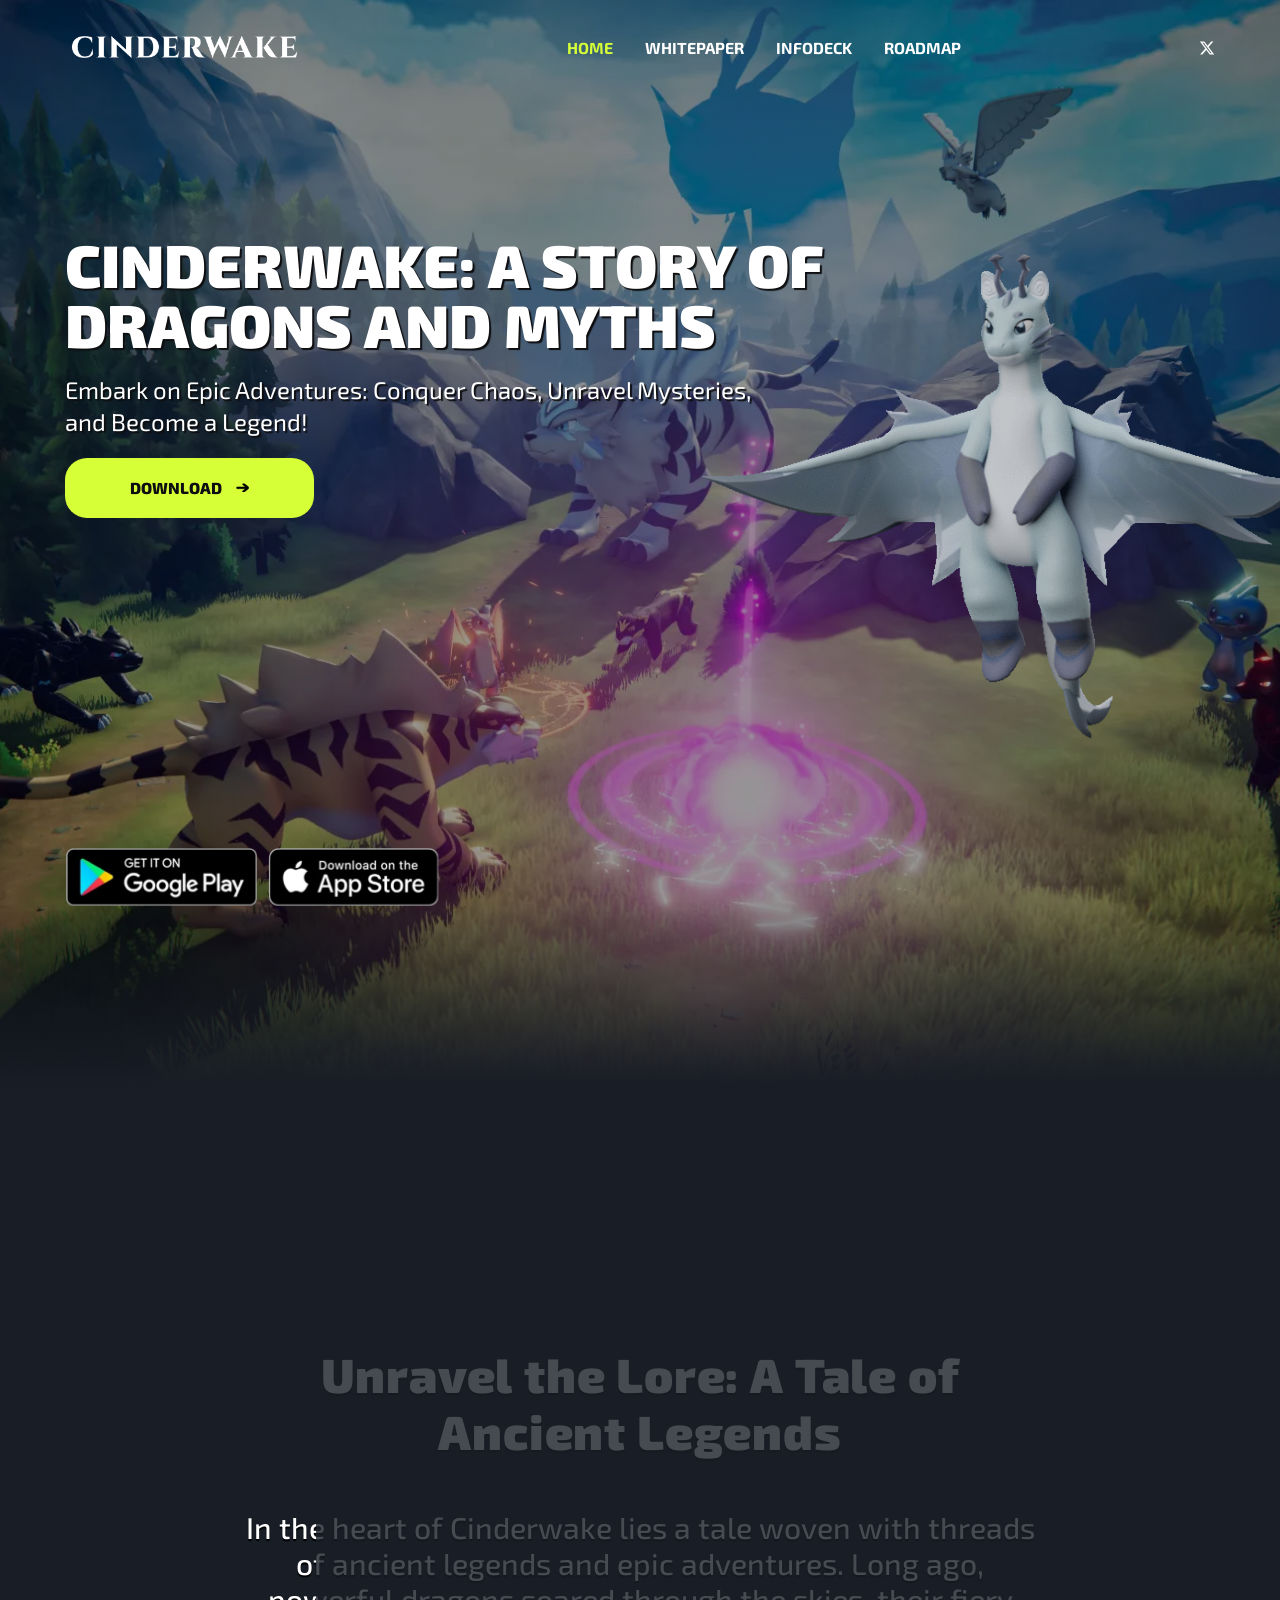
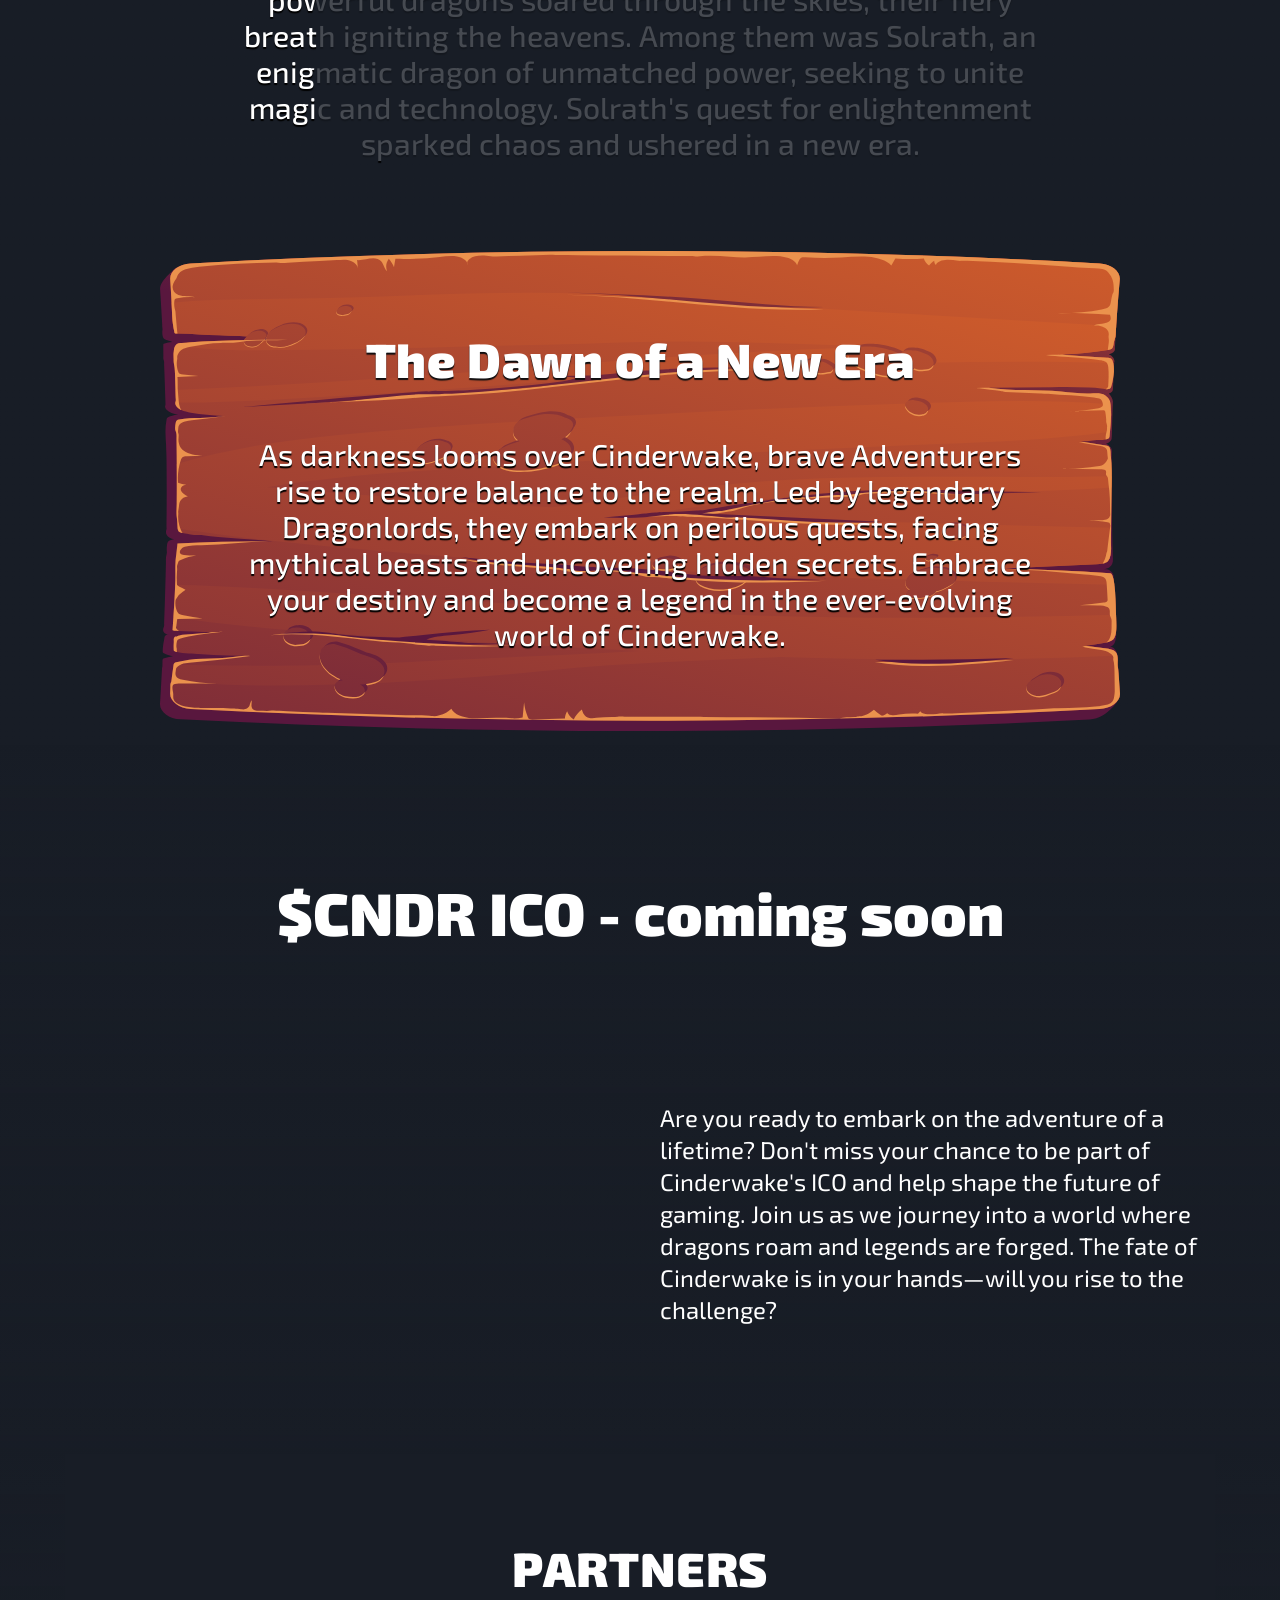
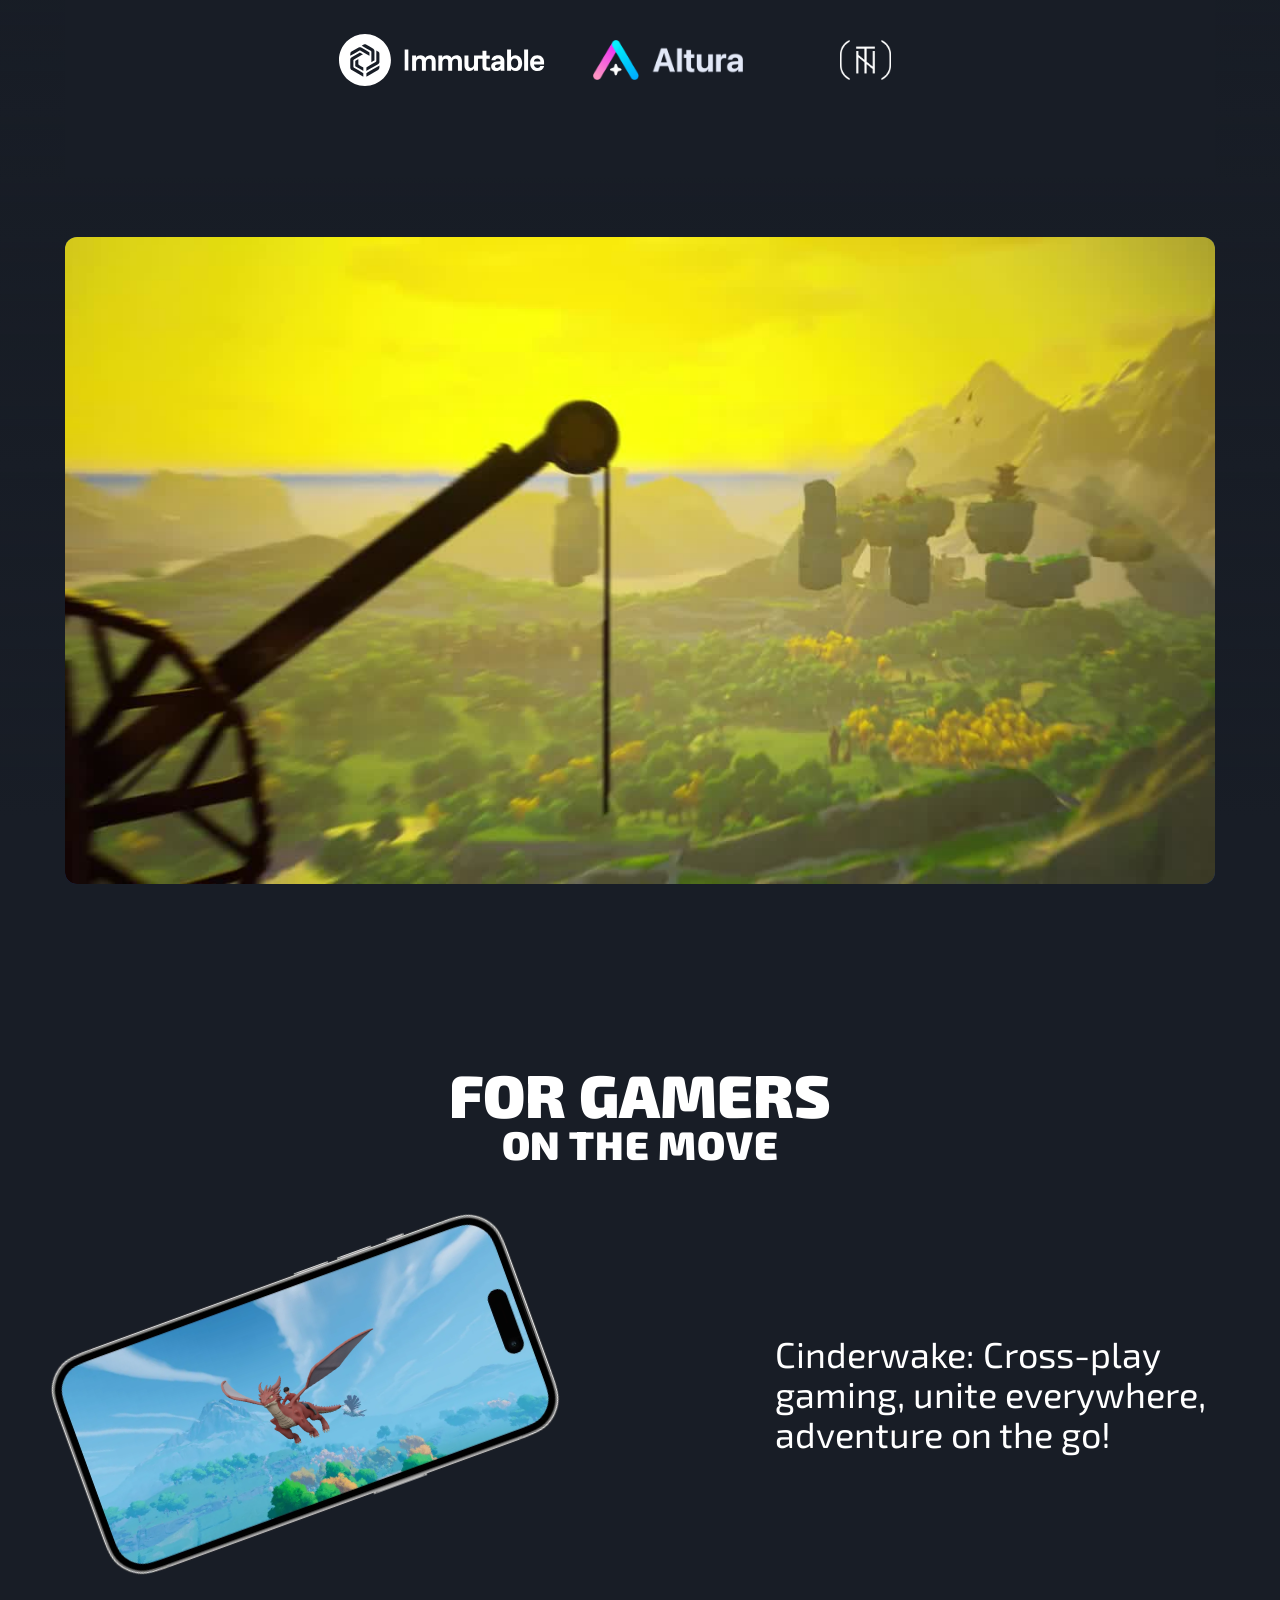
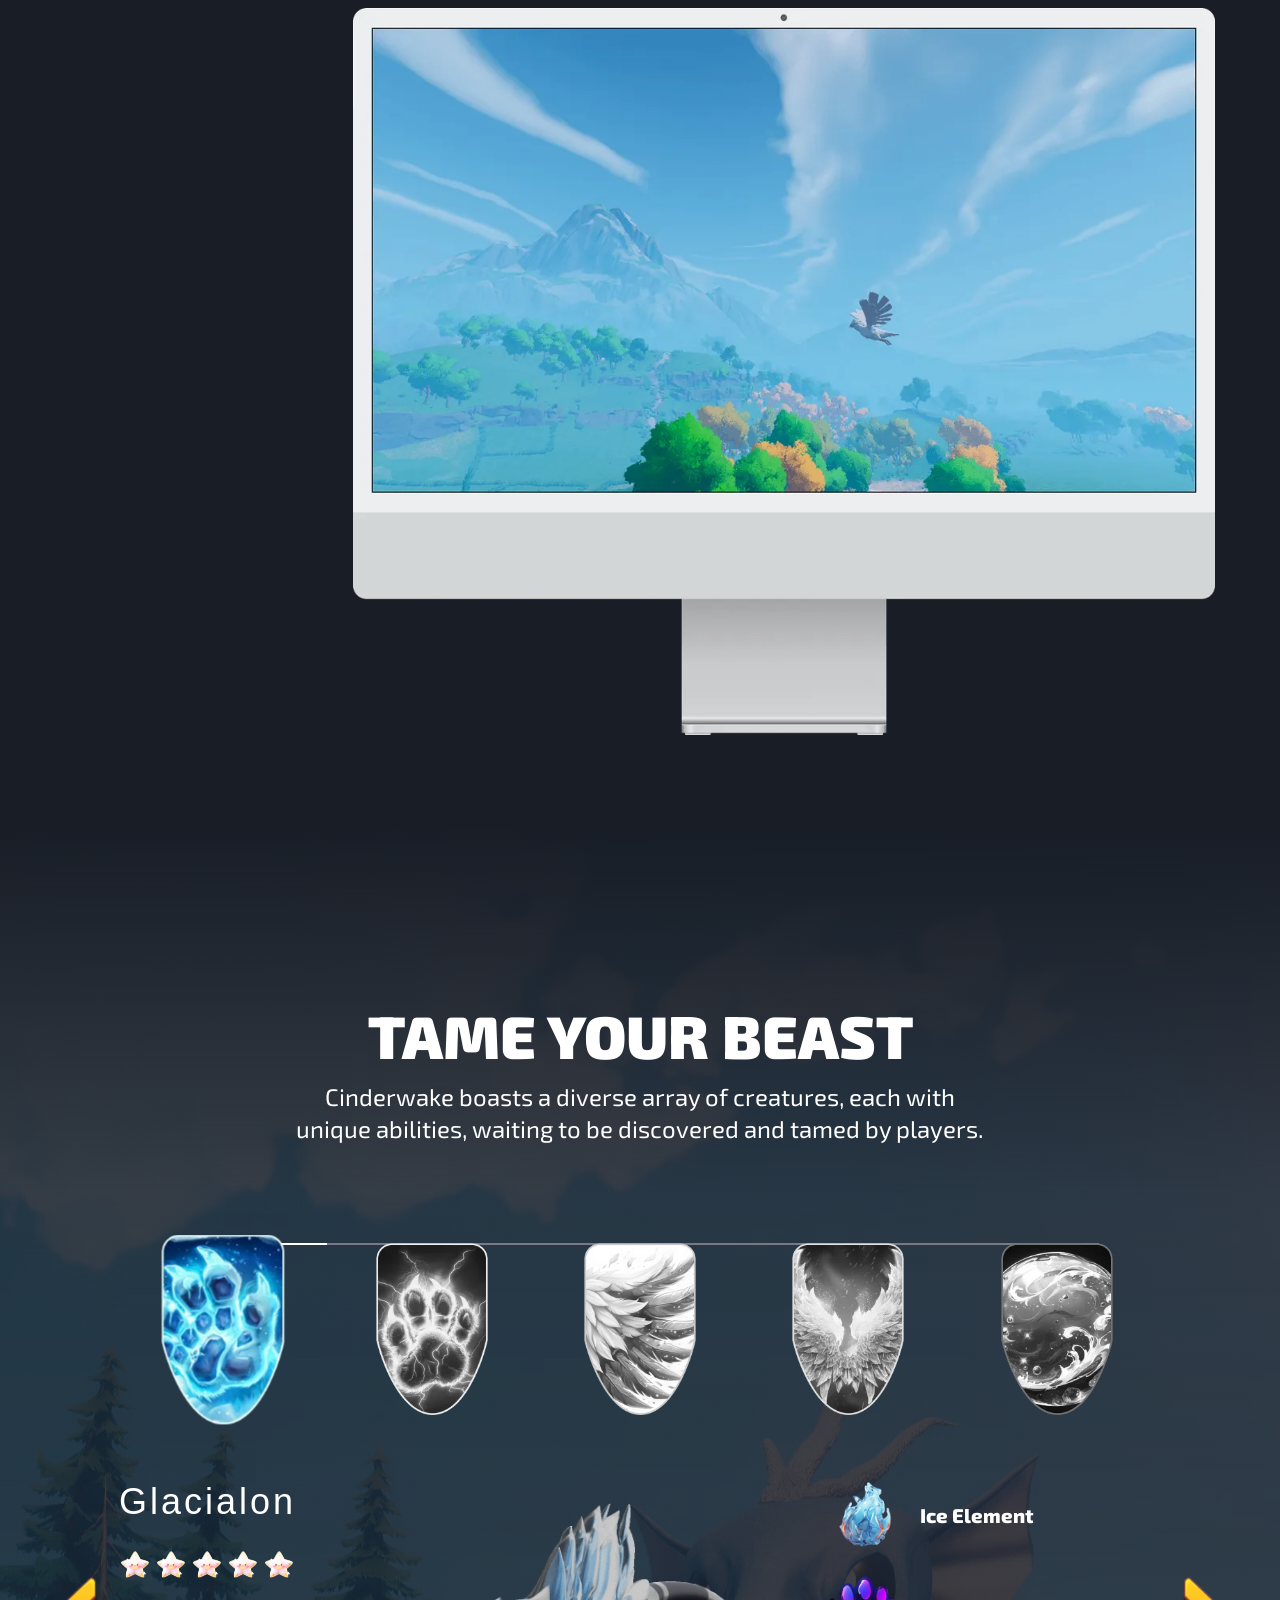
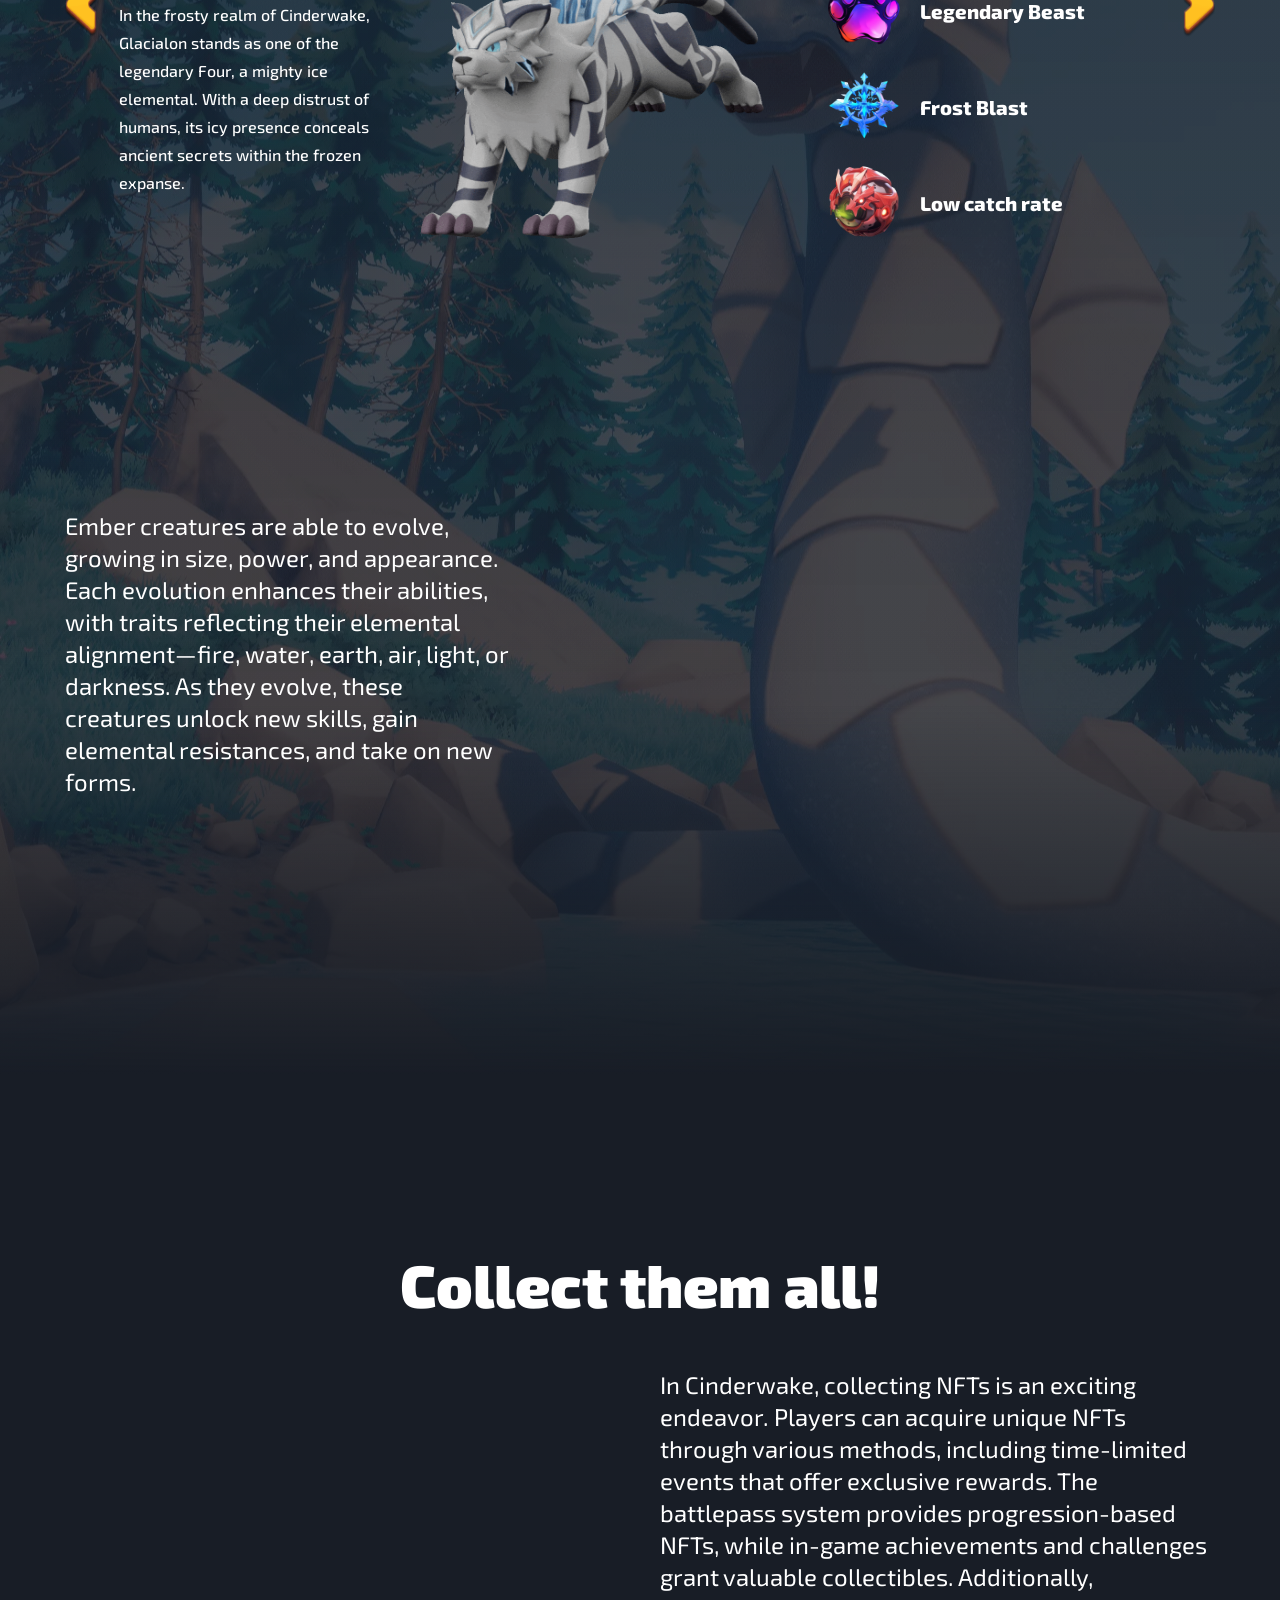
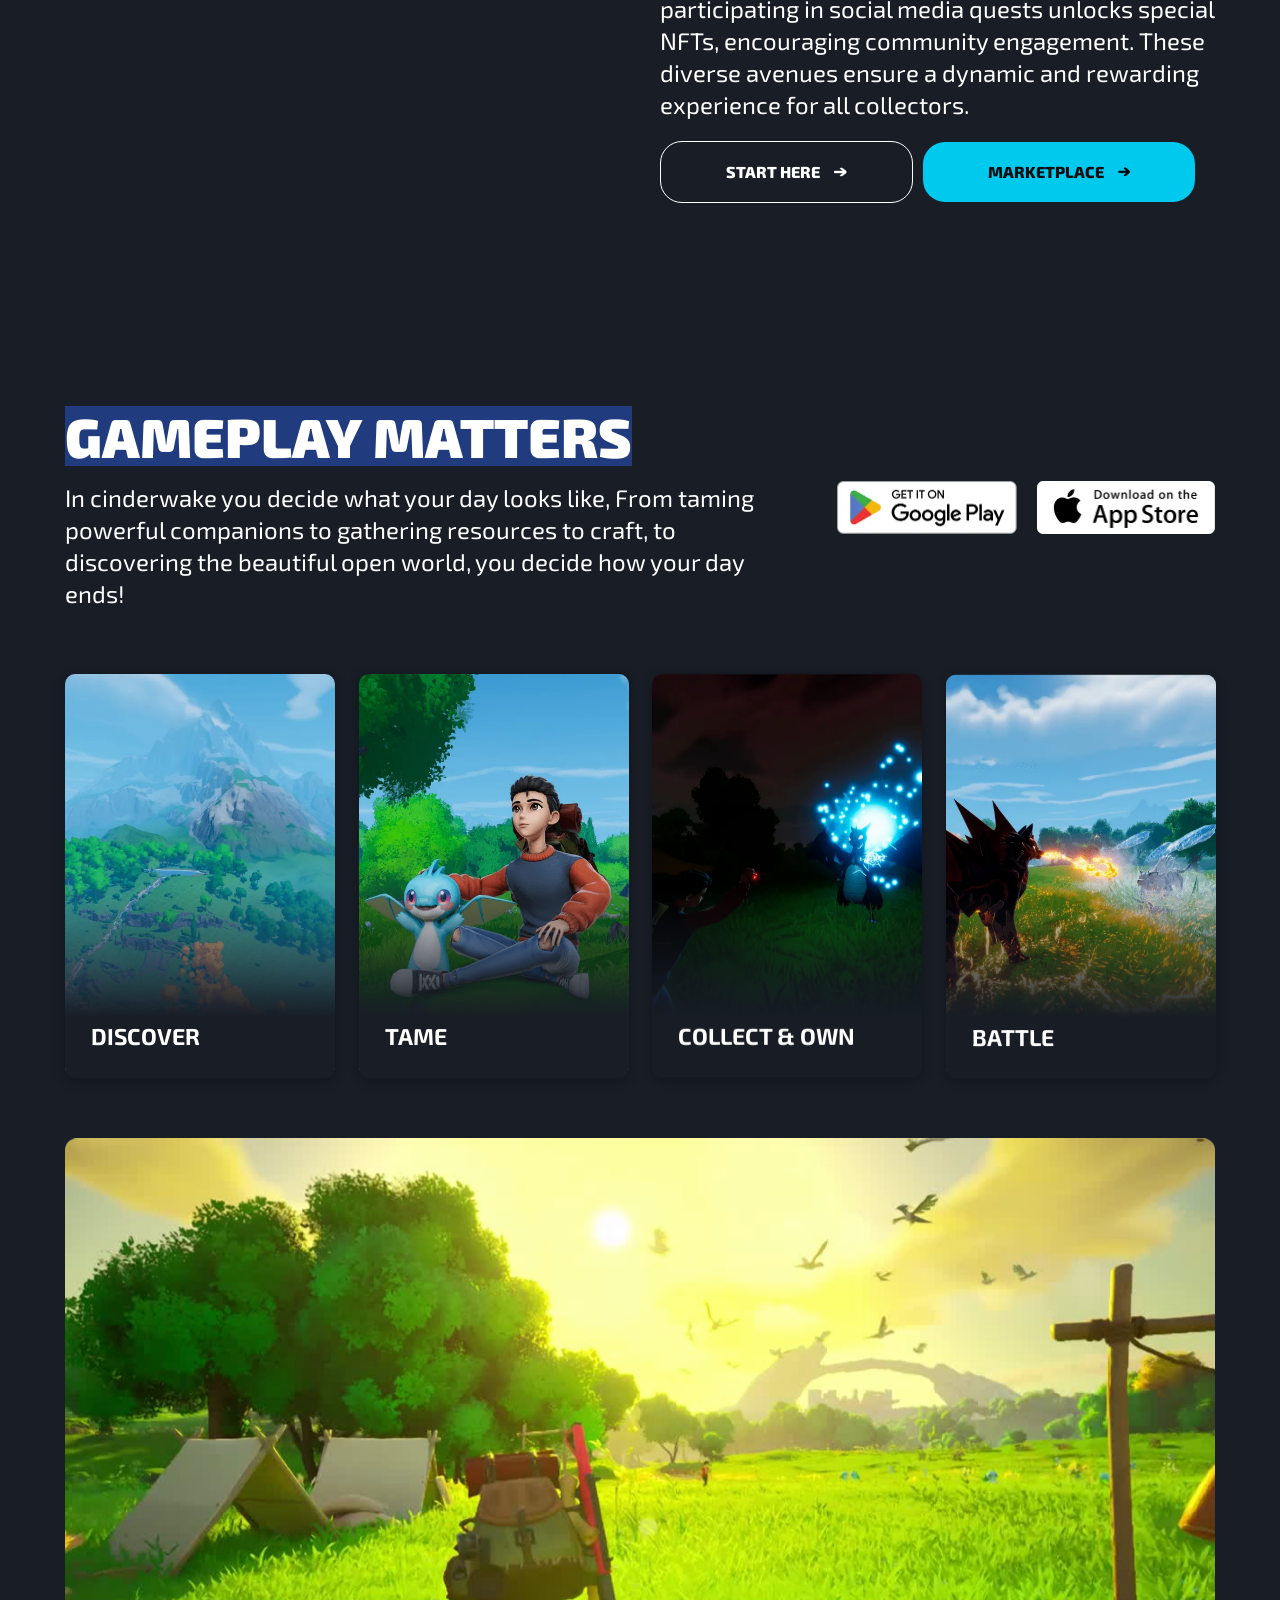
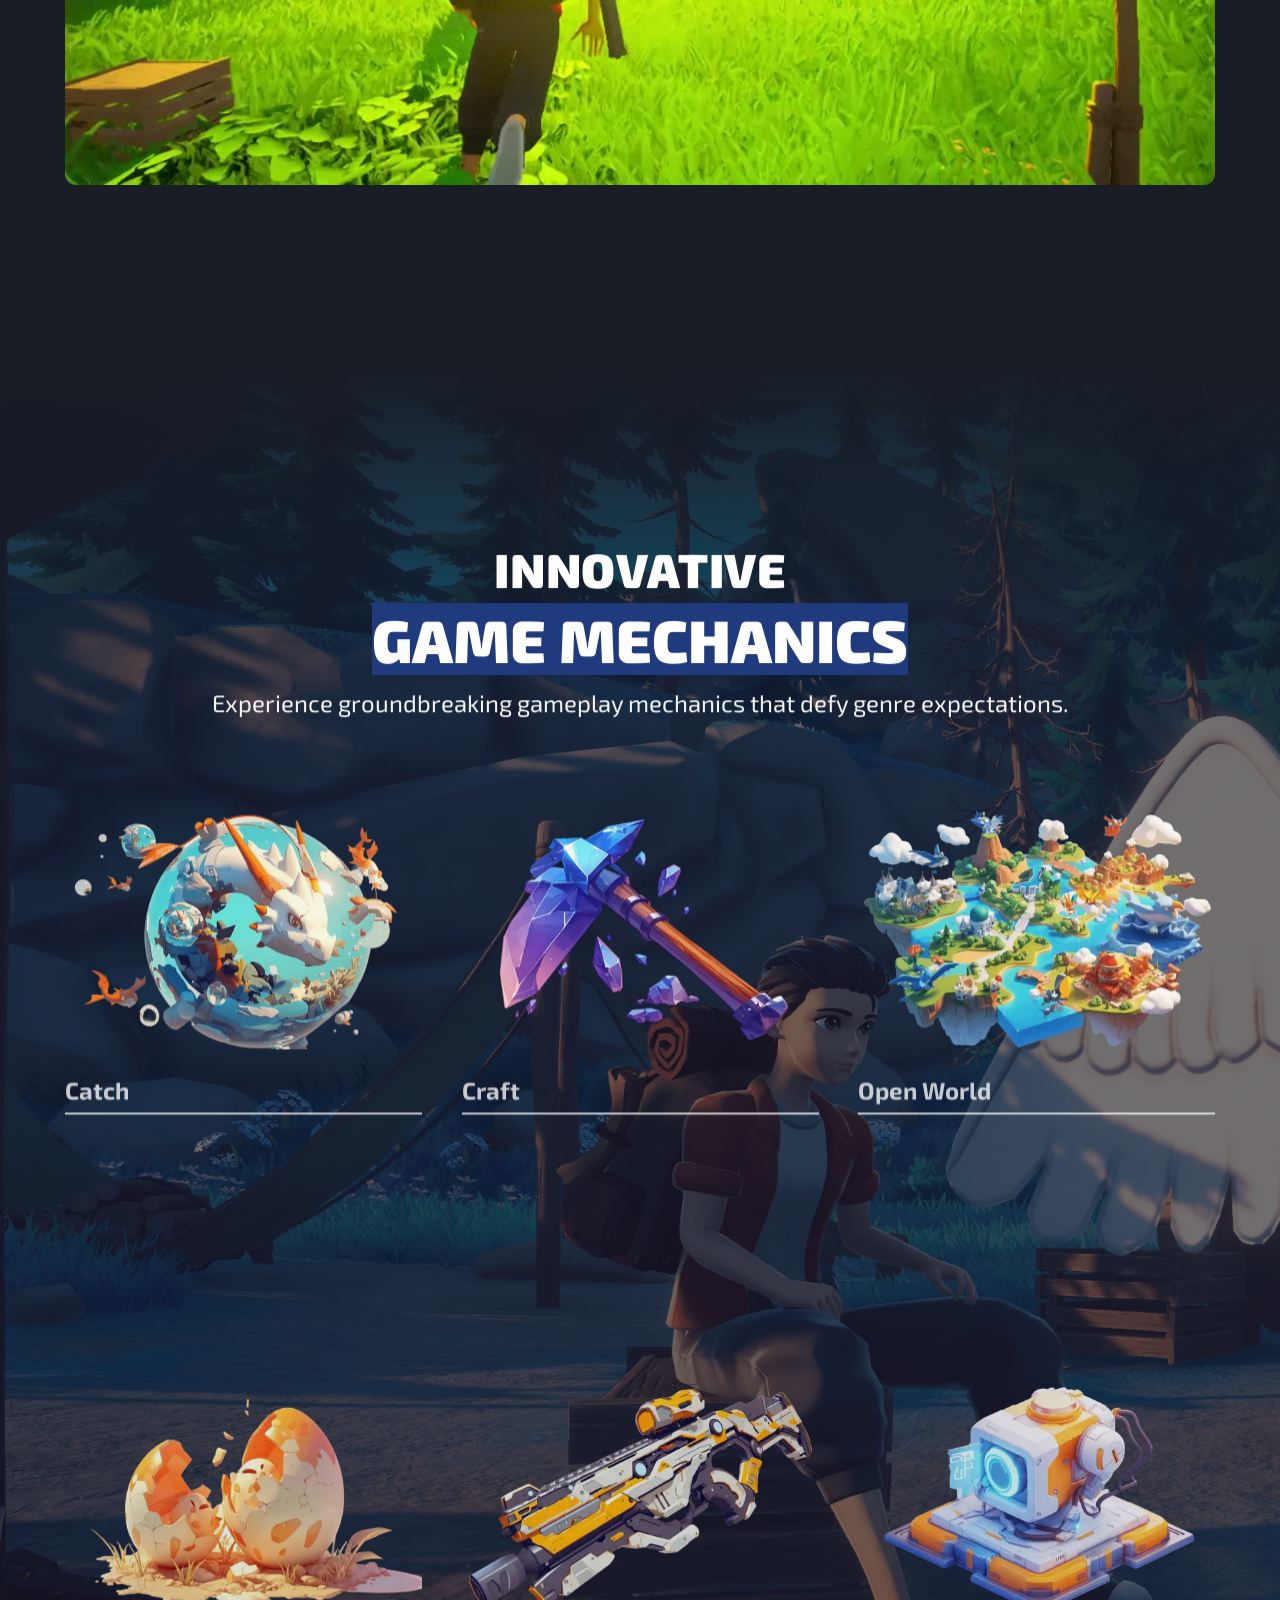
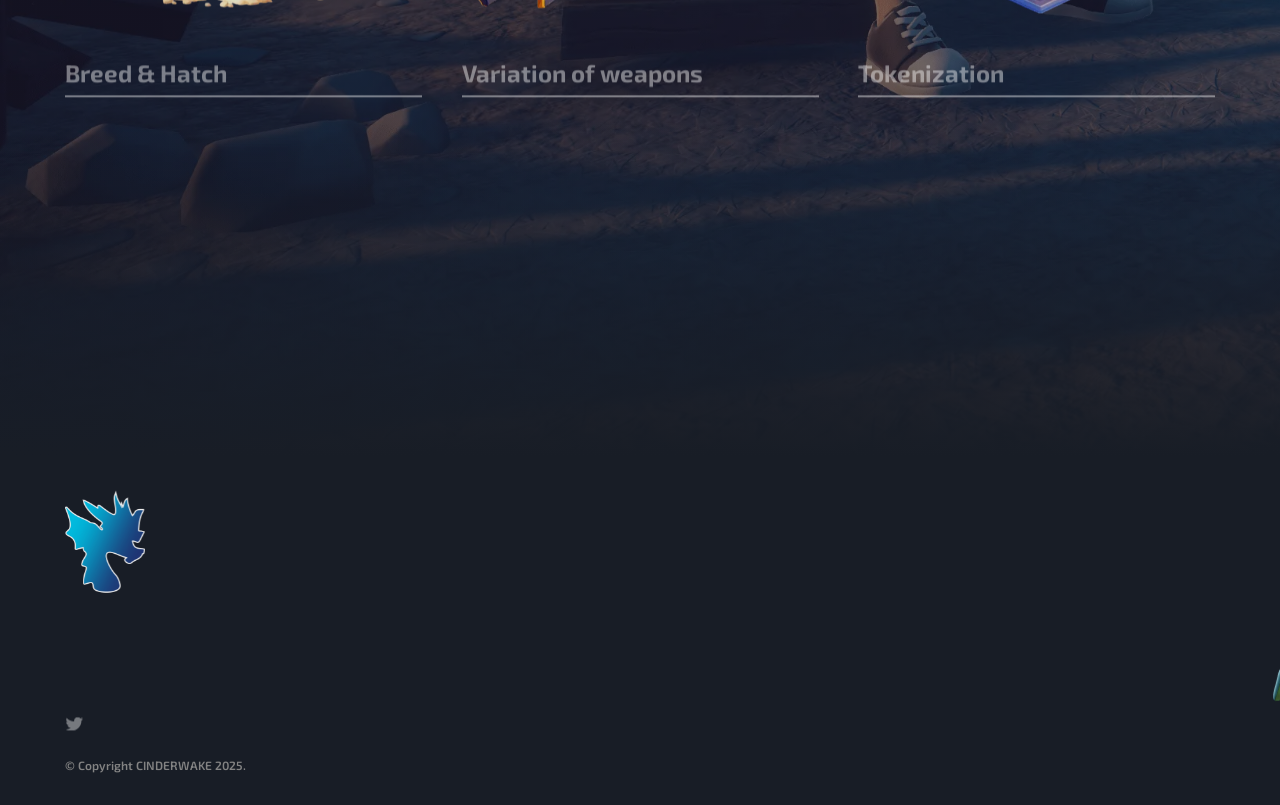
==== commit 345c28b2: "Rename token ticker $EMBR -> $CNDR Co-Authored-By: Claude Opus 4.8 (1M context) <noreply@anthropic.c" ====
--- a/index.htm
+++ b/index.htm
@@ -13,7 +13,7 @@
   width: 100%;
   z-index: 2;
 }
-</style></head><body><div class="wrap"><div class="nav_wrapper"><div data-animation="default" class="nav_component w-nav" data-easing2="ease" fs-scrolldisable-element="smart-nav" data-easing="ease" data-collapse="medium" data-w-id="f334f4ee-39ba-2723-30ae-fa889d1e36ba" role="banner" data-duration="400"><div class="nav_container"><a href="index.htm" aria-current="page" class="nav_logo-link w-nav-brand w--current"><img src="65edb0c08d0f6e270a85b3d5/cinderwake-logo.png" loading="lazy" width="Auto" height="Auto" alt="" srcset="65edb0c08d0f6e270a85b3d5/cinderwake-logo.png 500w, 65edb0c08d0f6e270a85b3d5/cinderwake-logo.png 800w, 65edb0c08d0f6e270a85b3d5/cinderwake-logo.png 1080w, 65edb0c08d0f6e270a85b3d5/cinderwake-logo.png 1600w, 65edb0c08d0f6e270a85b3d5/cinderwake-logo.png 2400w" sizes="(max-width: 479px) 98vw, (max-width: 767px) 99vw, (max-width: 2400px) 100vw, 2400px" class="brand-image"></a><nav role="navigation" class="nav_menu w-nav-menu"><div class="nav_menu-left"><a href="index.htm" aria-current="page" class="nav_link w--current">Home</a><a href="https://emberlore.gitbook.io/emberlore-whitepaper" target="_blank" class="soon-link w-inline-block"><div class="nav_link">Whitepaper</div></a><a href="65edb0c08d0f6e270a85b3d5/66eeae79903a2b254d27f442_EmberLore%20InformationDeck.pdf" class="nav_link">Infodeck</a><a href="roadmap.html" class="nav_link">Roadmap</a></div><div class="nav_menu-right is-tablet"><div class="nav_button-wrapper"><a href="https://x.com/cinderwakeio" target="_blank" class="opacity-hover w-inline-block"><div class="vectors-wrapper-3 w-embed"><svg xmlns="http://www.w3.org/2000/svg" viewbox="0 0 512 512"><!--!Font Awesome Free 6.5.1 by @fontawesome - https://fontawesome.com License - https://fontawesome.com/license/free Copyright 2024 Fonticons, Inc.--><path fill="currentColor" d="M389.2 48h70.6L305.6 224.2 487 464H345L233.7 318.6 106.5 464H35.8L200.7 275.5 26.8 48H172.4L272.9 180.9 389.2 48zM364.4 421.8h39.1L151.1 88h-42L364.4 421.8z"></path></svg></div></a></div></div></nav><div class="nav_menu-right is-desktop"><div class="nav_button-wrapper"><a href="https://x.com/cinderwakeio" target="_blank" class="opacity-hover w-inline-block"><div class="vectors-wrapper-3 w-embed"><svg xmlns="http://www.w3.org/2000/svg" viewbox="0 0 512 512"><!--!Font Awesome Free 6.5.1 by @fontawesome - https://fontawesome.com License - https://fontawesome.com/license/free Copyright 2024 Fonticons, Inc.--><path fill="currentColor" d="M389.2 48h70.6L305.6 224.2 487 464H345L233.7 318.6 106.5 464H35.8L200.7 275.5 26.8 48H172.4L272.9 180.9 389.2 48zM364.4 421.8h39.1L151.1 88h-42L364.4 421.8z"></path></svg></div></a></div></div><div class="nav_menu-button w-nav-button"><div class="menu-icon_component"><div class="menu-icon_line-top"></div><div class="menu-icon_line-middle"><div class="menu-icon_line-middle-inner"></div></div><div class="menu-icon_line-bottom"></div></div></div></div></div></div><section data-w-id="a7723823-02a9-8d58-5655-e41441740b2b" class="section section-hero"><div class="container hero-headline"><div class="hero-content-wrapper"><div class="hero-headline-block"><div class="margin-bottom-20"><h1 class="h1 uppercase text-white is-shadow fade-in-200">cinderwake: a story of dragons and myths</h1></div><div class="margin-bottom-20"><div class="text-2xl font-black text-white max-700 is-shadow fade-in-300">Embark on Epic Adventures: Conquer Chaos, Unravel Mysteries, and Become a Legend!</div></div></div><div class="hero-subline-block fade-in-400"><div class="button-holder"><a data-w-id="d642e198-6d1c-3097-1bf3-8dfb6da45130" href="#" target="_blank" class="button uppercase is-relative w-inline-block"><div class="text-black">DOwnload</div><img width="12.499999046325684" height="9.500020980834961" src="65edb0c08d0f6e270a85b3d5/65edb0c08d0f6e270a85b457_Vectors-Wrapper.svg" loading="lazy" alt="" class="arrow-icon-right"><div class="soon_text_wrapper is-button"><div>Coming Soon!</div></div></a></div></div></div></div><div class="hero-bottom"><div data-w-id="c48a6bb0-cd18-b48e-4b36-ca5091fdd652" style="-webkit-transform:translate3d(0, -50%, 0) scale3d(1, 0, 1) rotateX(0) rotateY(0) rotateZ(0) skew(0, 0);-moz-transform:translate3d(0, -50%, 0) scale3d(1, 0, 1) rotateX(0) rotateY(0) rotateZ(0) skew(0, 0);-ms-transform:translate3d(0, -50%, 0) scale3d(1, 0, 1) rotateX(0) rotateY(0) rotateZ(0) skew(0, 0);transform:translate3d(0, -50%, 0) scale3d(1, 0, 1) rotateX(0) rotateY(0) rotateZ(0) skew(0, 0)" class="hero-divider-block"></div><div class="container margin-top-60"><div class="hero-grid"><img src="65edb0c08d0f6e270a85b3d5/65f618ccc655e0d3935d068e_output_4ilmR5.gif" data-w-id="a7723823-02a9-8d58-5655-e41441740b52" style="opacity:0" height="Auto" alt="" class="hero-character-image fade-in-300"><div class="button-holder fade-in-400"><a data-w-id="4d4a6b0e-998b-bac3-342d-31954e5ce326" href="#" target="_blank" class="app-store-link-block w-inline-block"><img src="65edb0c08d0f6e270a85b3d5/65edb0c08d0f6e270a85b49e_googleplay%201.webp" loading="lazy" width="192.9051971435547" height="57.52293395996094" alt="" class="googleplay-1"><div class="soon_text_wrapper is-button"><div>Coming Soon!</div></div></a><a data-w-id="3bd27390-7dbf-4a46-828b-818b41edd09a" href="#" target="_blank" class="app-store-link-block w-inline-block"><img src="65edb0c08d0f6e270a85b3d5/65edb0c08d0f6e270a85b49f_App%20Store.webp" loading="lazy" width="170.82568359375" height="57.52293395996094" alt="" class="googleplay-1"><div class="soon_text_wrapper is-button"><div>Coming Soon!</div></div></a></div></div></div></div></section><section class="section more-bg"><div class="about-wrapper"><div class="w-layout-blockcontainer container is-more-info w-container"><div class="section-padding"><div class="more-info-wrapper no-bg"><div class="text-center"><h3 class="h2 tracking-wide is-shadow split-lines">Unravel the Lore: A Tale of Ancient Legends</h3><div class="spacer"></div><p class="lore_text split-lines">In the heart of Cinderwake lies a tale woven with threads of ancient legends and epic adventures. Long ago, powerful dragons soared through the skies, their fiery breath igniting the heavens. Among them was Solrath, an enigmatic dragon of unmatched power, seeking to unite magic and technology. Solrath&#x27;s quest for enlightenment sparked chaos and ushered in a new era.</p></div></div><div class="more-info-wrapper fade-in-100"><div class="text-center is-lore"><h3 class="h2 tracking-wide is-shadow fade-in-200">The Dawn of a New Era</h3><div class="spacer"></div><p class="lore_text fade-in-300">As darkness looms over Cinderwake, brave Adventurers rise to restore balance to the realm. Led by legendary Dragonlords, they embark on perilous quests, facing mythical beasts and uncovering hidden secrets. Embrace your destiny and become a legend in the ever-evolving world of Cinderwake.</p></div></div></div></div></div><div class="coming-soon_wrapper"><div class="w-layout-blockcontainer container w-container"><div class="section-title-center"><h2 class="h1 fade-in-100">$EMBR ICO - coming soon</h2></div><div class="_2-col-grid"><img class="about-us-thumbnail fade-in-200" src="65edb0c08d0f6e270a85b3d5/65f2935d1f2b91ff16ddca62_bak2%20%281%29.webp" width="960" height="Auto" alt="" style="opacity:0" sizes="(max-width: 767px) 100vw, (max-width: 991px) 728px, 940px" data-w-id="5e5fc175-643e-6769-7818-ce65700ba892" loading="lazy" srcset="65edb0c08d0f6e270a85b3d5/65f2935d1f2b91ff16ddca62_bak2%20%281%29-p-500.webp 500w, 65edb0c08d0f6e270a85b3d5/65f2935d1f2b91ff16ddca62_bak2%20%281%29-p-800.webp 800w, 65edb0c08d0f6e270a85b3d5/65f2935d1f2b91ff16ddca62_bak2%20%281%29-p-1080.webp 1080w, 65edb0c08d0f6e270a85b3d5/65f2935d1f2b91ff16ddca62_bak2%20%281%29-p-1600.webp 1600w, 65edb0c08d0f6e270a85b3d5/65f2935d1f2b91ff16ddca62_bak2%20%281%29.webp 1920w"><div class="flex-tabs fade-in-300"><div class="text-2xl font-black text-white max-700">Are you ready to embark on the adventure of a lifetime? Don&#x27;t miss your chance to be part of Cinderwake&#x27;s ICO and help shape the future of gaming. Join us as we journey into a world where dragons roam and legends are forged. The fate of Cinderwake is in your hands—will you rise to the challenge?</div></div></div><section><section class="section team"><div class="w-layout-blockcontainer container w-container"><div class="section-header"><div class="flex vertical center"><h2 class="h2 tracking-wide uppercase fade-in-100"><span class="text-white">Partners</span></h2></div></div><div class="margin-top-40"><div class="partners_component fade-in-200"><img src="65edb0c08d0f6e270a85b3d5/66fbb50816ae048b2cda8897_immutable-logo-white.svg" loading="lazy" alt="" class="partners_logo is-0"><img src="65edb0c08d0f6e270a85b3d5/66278312f58b07af697357b2_altura.png" loading="lazy" alt="" class="partners_logo is-1"><img src="65edb0c08d0f6e270a85b3d5/662890a621e8e2d65fab3cbe_nt%20whitee.webp" loading="lazy" alt="" class="partners_logo is-1"></div></div></div></section></section><div class="video-block fade-in-200"><div data-w-id="c87f9d63-1d60-4709-1578-62d084c8dc39" class="video-holder"><div data-poster-url="https://cdn.prod.website-files.com/65edb0c08d0f6e270a85b3d5%2F66c301d00990d6af0f45820d_emberwebsite2-poster-00001.jpg" data-video-urls="https://cdn.prod.website-files.com/65edb0c08d0f6e270a85b3d5%2F66c301d00990d6af0f45820d_emberwebsite2-transcode.mp4,https://cdn.prod.website-files.com/65edb0c08d0f6e270a85b3d5%2F66c301d00990d6af0f45820d_emberwebsite2-transcode.webm" data-autoplay="true" data-loop="true" data-wf-ignore="true" class="section-video w-background-video w-background-video-atom"><video id="c87f9d63-1d60-4709-1578-62d084c8dc3a-video" autoplay="" loop="" style="background-image:url(&quot;65edb0c08d0f6e270a85b3d566c301d00990d6af0f45820d_emberwebsite2-poster-00001.jpg&quot;)" muted="" playsinline="" data-wf-ignore="true" data-object-fit="cover"><source src="65edb0c08d0f6e270a85b3d566c301d00990d6af0f45820d_emberwebsite2-transcode.mp4" data-wf-ignore="true"><source src="65edb0c08d0f6e270a85b3d566c301d00990d6af0f45820d_emberwebsite2-transcode.webm" data-wf-ignore="true"></video><noscript><style>
+</style></head><body><div class="wrap"><div class="nav_wrapper"><div data-animation="default" class="nav_component w-nav" data-easing2="ease" fs-scrolldisable-element="smart-nav" data-easing="ease" data-collapse="medium" data-w-id="f334f4ee-39ba-2723-30ae-fa889d1e36ba" role="banner" data-duration="400"><div class="nav_container"><a href="index.htm" aria-current="page" class="nav_logo-link w-nav-brand w--current"><img src="65edb0c08d0f6e270a85b3d5/cinderwake-logo.png" loading="lazy" width="Auto" height="Auto" alt="" srcset="65edb0c08d0f6e270a85b3d5/cinderwake-logo.png 500w, 65edb0c08d0f6e270a85b3d5/cinderwake-logo.png 800w, 65edb0c08d0f6e270a85b3d5/cinderwake-logo.png 1080w, 65edb0c08d0f6e270a85b3d5/cinderwake-logo.png 1600w, 65edb0c08d0f6e270a85b3d5/cinderwake-logo.png 2400w" sizes="(max-width: 479px) 98vw, (max-width: 767px) 99vw, (max-width: 2400px) 100vw, 2400px" class="brand-image"></a><nav role="navigation" class="nav_menu w-nav-menu"><div class="nav_menu-left"><a href="index.htm" aria-current="page" class="nav_link w--current">Home</a><a href="https://emberlore.gitbook.io/emberlore-whitepaper" target="_blank" class="soon-link w-inline-block"><div class="nav_link">Whitepaper</div></a><a href="65edb0c08d0f6e270a85b3d5/66eeae79903a2b254d27f442_EmberLore%20InformationDeck.pdf" class="nav_link">Infodeck</a><a href="roadmap.html" class="nav_link">Roadmap</a></div><div class="nav_menu-right is-tablet"><div class="nav_button-wrapper"><a href="https://x.com/cinderwakeio" target="_blank" class="opacity-hover w-inline-block"><div class="vectors-wrapper-3 w-embed"><svg xmlns="http://www.w3.org/2000/svg" viewbox="0 0 512 512"><!--!Font Awesome Free 6.5.1 by @fontawesome - https://fontawesome.com License - https://fontawesome.com/license/free Copyright 2024 Fonticons, Inc.--><path fill="currentColor" d="M389.2 48h70.6L305.6 224.2 487 464H345L233.7 318.6 106.5 464H35.8L200.7 275.5 26.8 48H172.4L272.9 180.9 389.2 48zM364.4 421.8h39.1L151.1 88h-42L364.4 421.8z"></path></svg></div></a></div></div></nav><div class="nav_menu-right is-desktop"><div class="nav_button-wrapper"><a href="https://x.com/cinderwakeio" target="_blank" class="opacity-hover w-inline-block"><div class="vectors-wrapper-3 w-embed"><svg xmlns="http://www.w3.org/2000/svg" viewbox="0 0 512 512"><!--!Font Awesome Free 6.5.1 by @fontawesome - https://fontawesome.com License - https://fontawesome.com/license/free Copyright 2024 Fonticons, Inc.--><path fill="currentColor" d="M389.2 48h70.6L305.6 224.2 487 464H345L233.7 318.6 106.5 464H35.8L200.7 275.5 26.8 48H172.4L272.9 180.9 389.2 48zM364.4 421.8h39.1L151.1 88h-42L364.4 421.8z"></path></svg></div></a></div></div><div class="nav_menu-button w-nav-button"><div class="menu-icon_component"><div class="menu-icon_line-top"></div><div class="menu-icon_line-middle"><div class="menu-icon_line-middle-inner"></div></div><div class="menu-icon_line-bottom"></div></div></div></div></div></div><section data-w-id="a7723823-02a9-8d58-5655-e41441740b2b" class="section section-hero"><div class="container hero-headline"><div class="hero-content-wrapper"><div class="hero-headline-block"><div class="margin-bottom-20"><h1 class="h1 uppercase text-white is-shadow fade-in-200">cinderwake: a story of dragons and myths</h1></div><div class="margin-bottom-20"><div class="text-2xl font-black text-white max-700 is-shadow fade-in-300">Embark on Epic Adventures: Conquer Chaos, Unravel Mysteries, and Become a Legend!</div></div></div><div class="hero-subline-block fade-in-400"><div class="button-holder"><a data-w-id="d642e198-6d1c-3097-1bf3-8dfb6da45130" href="#" target="_blank" class="button uppercase is-relative w-inline-block"><div class="text-black">DOwnload</div><img width="12.499999046325684" height="9.500020980834961" src="65edb0c08d0f6e270a85b3d5/65edb0c08d0f6e270a85b457_Vectors-Wrapper.svg" loading="lazy" alt="" class="arrow-icon-right"><div class="soon_text_wrapper is-button"><div>Coming Soon!</div></div></a></div></div></div></div><div class="hero-bottom"><div data-w-id="c48a6bb0-cd18-b48e-4b36-ca5091fdd652" style="-webkit-transform:translate3d(0, -50%, 0) scale3d(1, 0, 1) rotateX(0) rotateY(0) rotateZ(0) skew(0, 0);-moz-transform:translate3d(0, -50%, 0) scale3d(1, 0, 1) rotateX(0) rotateY(0) rotateZ(0) skew(0, 0);-ms-transform:translate3d(0, -50%, 0) scale3d(1, 0, 1) rotateX(0) rotateY(0) rotateZ(0) skew(0, 0);transform:translate3d(0, -50%, 0) scale3d(1, 0, 1) rotateX(0) rotateY(0) rotateZ(0) skew(0, 0)" class="hero-divider-block"></div><div class="container margin-top-60"><div class="hero-grid"><img src="65edb0c08d0f6e270a85b3d5/65f618ccc655e0d3935d068e_output_4ilmR5.gif" data-w-id="a7723823-02a9-8d58-5655-e41441740b52" style="opacity:0" height="Auto" alt="" class="hero-character-image fade-in-300"><div class="button-holder fade-in-400"><a data-w-id="4d4a6b0e-998b-bac3-342d-31954e5ce326" href="#" target="_blank" class="app-store-link-block w-inline-block"><img src="65edb0c08d0f6e270a85b3d5/65edb0c08d0f6e270a85b49e_googleplay%201.webp" loading="lazy" width="192.9051971435547" height="57.52293395996094" alt="" class="googleplay-1"><div class="soon_text_wrapper is-button"><div>Coming Soon!</div></div></a><a data-w-id="3bd27390-7dbf-4a46-828b-818b41edd09a" href="#" target="_blank" class="app-store-link-block w-inline-block"><img src="65edb0c08d0f6e270a85b3d5/65edb0c08d0f6e270a85b49f_App%20Store.webp" loading="lazy" width="170.82568359375" height="57.52293395996094" alt="" class="googleplay-1"><div class="soon_text_wrapper is-button"><div>Coming Soon!</div></div></a></div></div></div></div></section><section class="section more-bg"><div class="about-wrapper"><div class="w-layout-blockcontainer container is-more-info w-container"><div class="section-padding"><div class="more-info-wrapper no-bg"><div class="text-center"><h3 class="h2 tracking-wide is-shadow split-lines">Unravel the Lore: A Tale of Ancient Legends</h3><div class="spacer"></div><p class="lore_text split-lines">In the heart of Cinderwake lies a tale woven with threads of ancient legends and epic adventures. Long ago, powerful dragons soared through the skies, their fiery breath igniting the heavens. Among them was Solrath, an enigmatic dragon of unmatched power, seeking to unite magic and technology. Solrath&#x27;s quest for enlightenment sparked chaos and ushered in a new era.</p></div></div><div class="more-info-wrapper fade-in-100"><div class="text-center is-lore"><h3 class="h2 tracking-wide is-shadow fade-in-200">The Dawn of a New Era</h3><div class="spacer"></div><p class="lore_text fade-in-300">As darkness looms over Cinderwake, brave Adventurers rise to restore balance to the realm. Led by legendary Dragonlords, they embark on perilous quests, facing mythical beasts and uncovering hidden secrets. Embrace your destiny and become a legend in the ever-evolving world of Cinderwake.</p></div></div></div></div></div><div class="coming-soon_wrapper"><div class="w-layout-blockcontainer container w-container"><div class="section-title-center"><h2 class="h1 fade-in-100">$CNDR ICO - coming soon</h2></div><div class="_2-col-grid"><img class="about-us-thumbnail fade-in-200" src="65edb0c08d0f6e270a85b3d5/65f2935d1f2b91ff16ddca62_bak2%20%281%29.webp" width="960" height="Auto" alt="" style="opacity:0" sizes="(max-width: 767px) 100vw, (max-width: 991px) 728px, 940px" data-w-id="5e5fc175-643e-6769-7818-ce65700ba892" loading="lazy" srcset="65edb0c08d0f6e270a85b3d5/65f2935d1f2b91ff16ddca62_bak2%20%281%29-p-500.webp 500w, 65edb0c08d0f6e270a85b3d5/65f2935d1f2b91ff16ddca62_bak2%20%281%29-p-800.webp 800w, 65edb0c08d0f6e270a85b3d5/65f2935d1f2b91ff16ddca62_bak2%20%281%29-p-1080.webp 1080w, 65edb0c08d0f6e270a85b3d5/65f2935d1f2b91ff16ddca62_bak2%20%281%29-p-1600.webp 1600w, 65edb0c08d0f6e270a85b3d5/65f2935d1f2b91ff16ddca62_bak2%20%281%29.webp 1920w"><div class="flex-tabs fade-in-300"><div class="text-2xl font-black text-white max-700">Are you ready to embark on the adventure of a lifetime? Don&#x27;t miss your chance to be part of Cinderwake&#x27;s ICO and help shape the future of gaming. Join us as we journey into a world where dragons roam and legends are forged. The fate of Cinderwake is in your hands—will you rise to the challenge?</div></div></div><section><section class="section team"><div class="w-layout-blockcontainer container w-container"><div class="section-header"><div class="flex vertical center"><h2 class="h2 tracking-wide uppercase fade-in-100"><span class="text-white">Partners</span></h2></div></div><div class="margin-top-40"><div class="partners_component fade-in-200"><img src="65edb0c08d0f6e270a85b3d5/66fbb50816ae048b2cda8897_immutable-logo-white.svg" loading="lazy" alt="" class="partners_logo is-0"><img src="65edb0c08d0f6e270a85b3d5/66278312f58b07af697357b2_altura.png" loading="lazy" alt="" class="partners_logo is-1"><img src="65edb0c08d0f6e270a85b3d5/662890a621e8e2d65fab3cbe_nt%20whitee.webp" loading="lazy" alt="" class="partners_logo is-1"></div></div></div></section></section><div class="video-block fade-in-200"><div data-w-id="c87f9d63-1d60-4709-1578-62d084c8dc39" class="video-holder"><div data-poster-url="https://cdn.prod.website-files.com/65edb0c08d0f6e270a85b3d5%2F66c301d00990d6af0f45820d_emberwebsite2-poster-00001.jpg" data-video-urls="https://cdn.prod.website-files.com/65edb0c08d0f6e270a85b3d5%2F66c301d00990d6af0f45820d_emberwebsite2-transcode.mp4,https://cdn.prod.website-files.com/65edb0c08d0f6e270a85b3d5%2F66c301d00990d6af0f45820d_emberwebsite2-transcode.webm" data-autoplay="true" data-loop="true" data-wf-ignore="true" class="section-video w-background-video w-background-video-atom"><video id="c87f9d63-1d60-4709-1578-62d084c8dc3a-video" autoplay="" loop="" style="background-image:url(&quot;65edb0c08d0f6e270a85b3d566c301d00990d6af0f45820d_emberwebsite2-poster-00001.jpg&quot;)" muted="" playsinline="" data-wf-ignore="true" data-object-fit="cover"><source src="65edb0c08d0f6e270a85b3d566c301d00990d6af0f45820d_emberwebsite2-transcode.mp4" data-wf-ignore="true"><source src="65edb0c08d0f6e270a85b3d566c301d00990d6af0f45820d_emberwebsite2-transcode.webm" data-wf-ignore="true"></video><noscript><style>
   [data-wf-bgvideo-fallback-img] {
     display: none;
   }
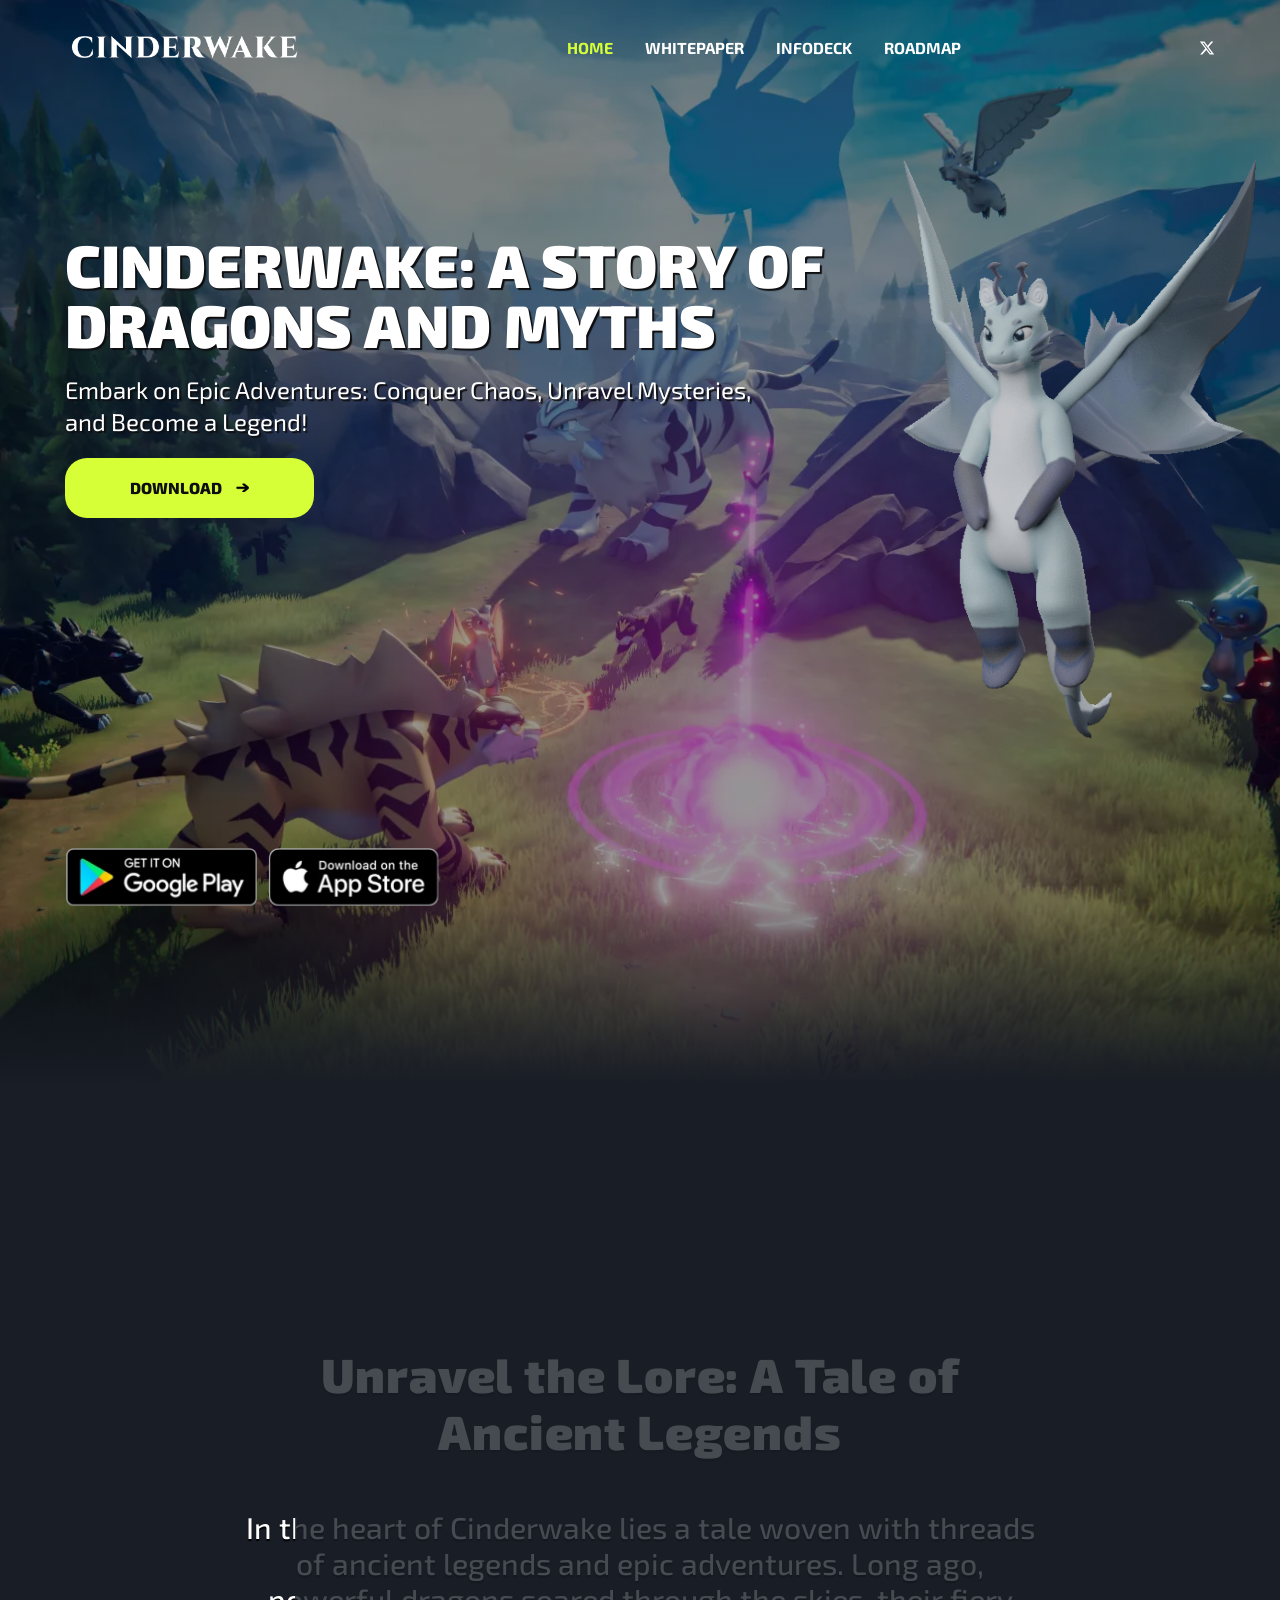
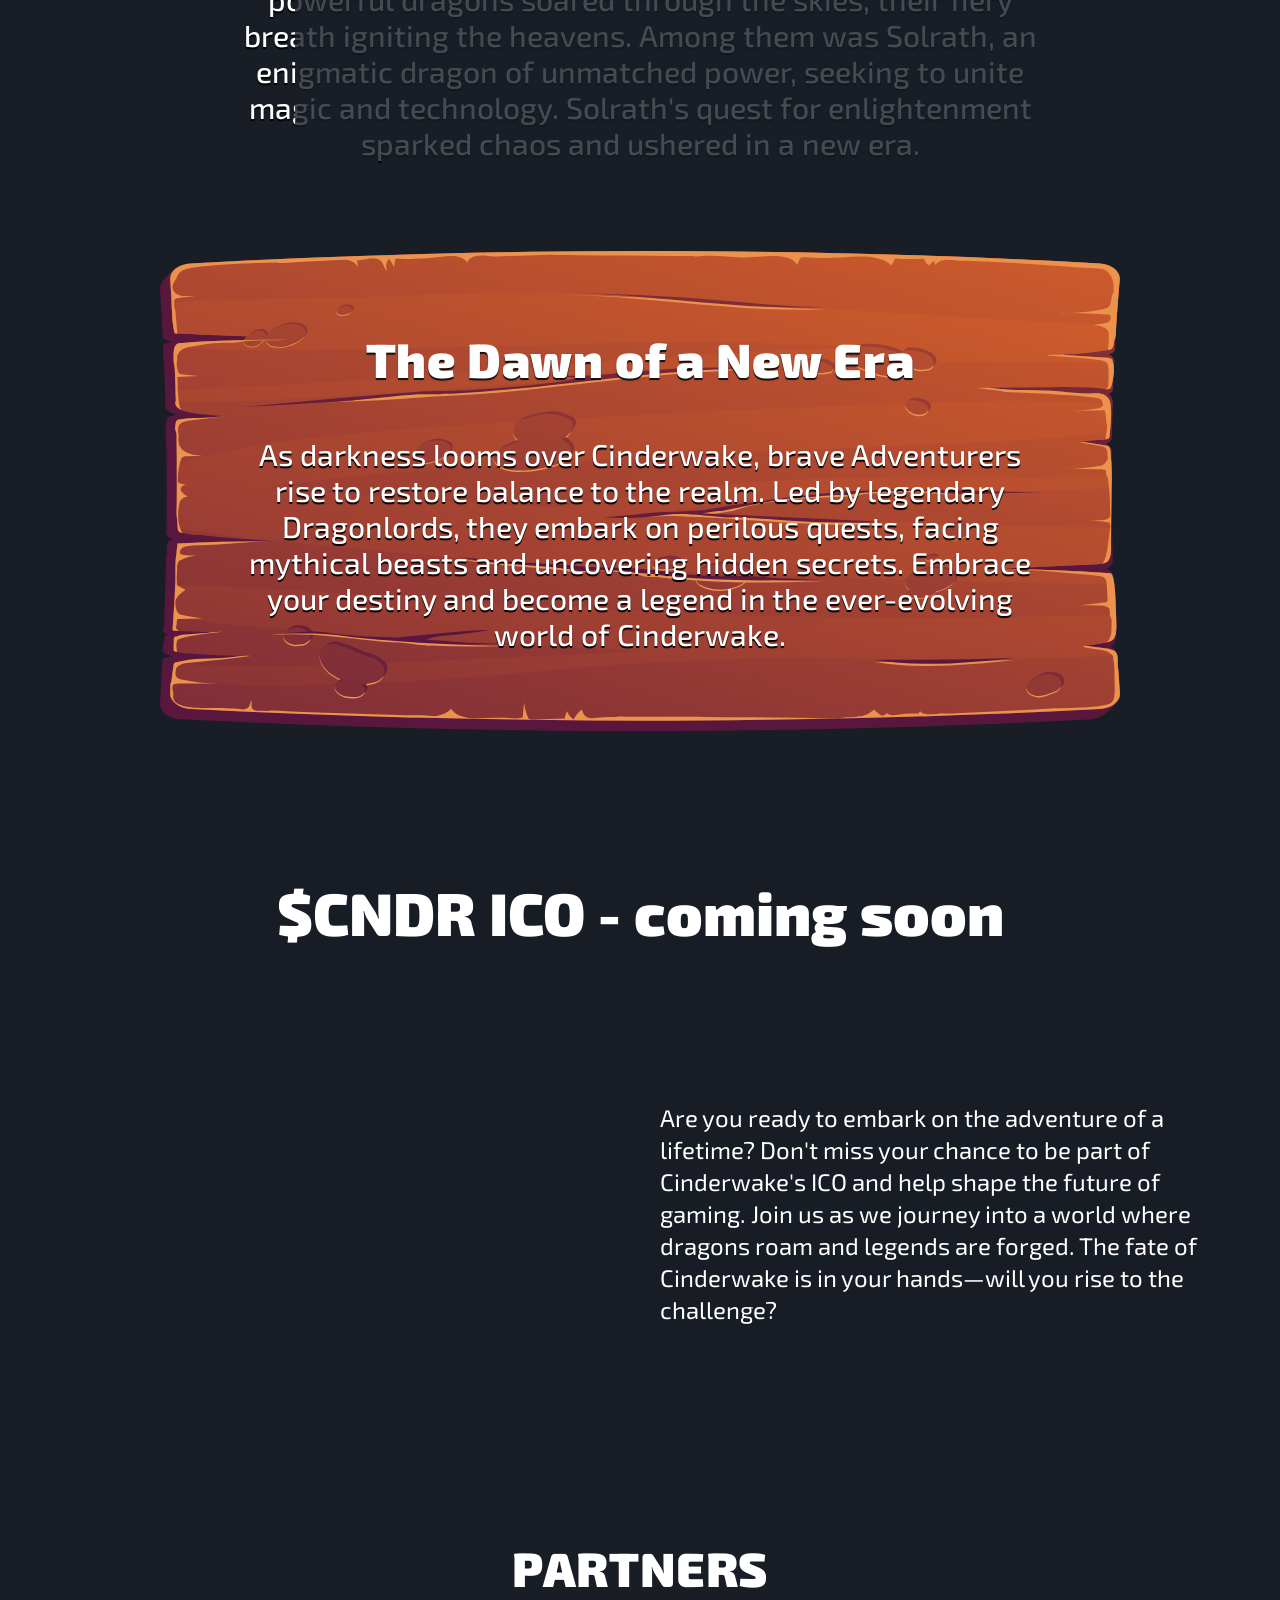
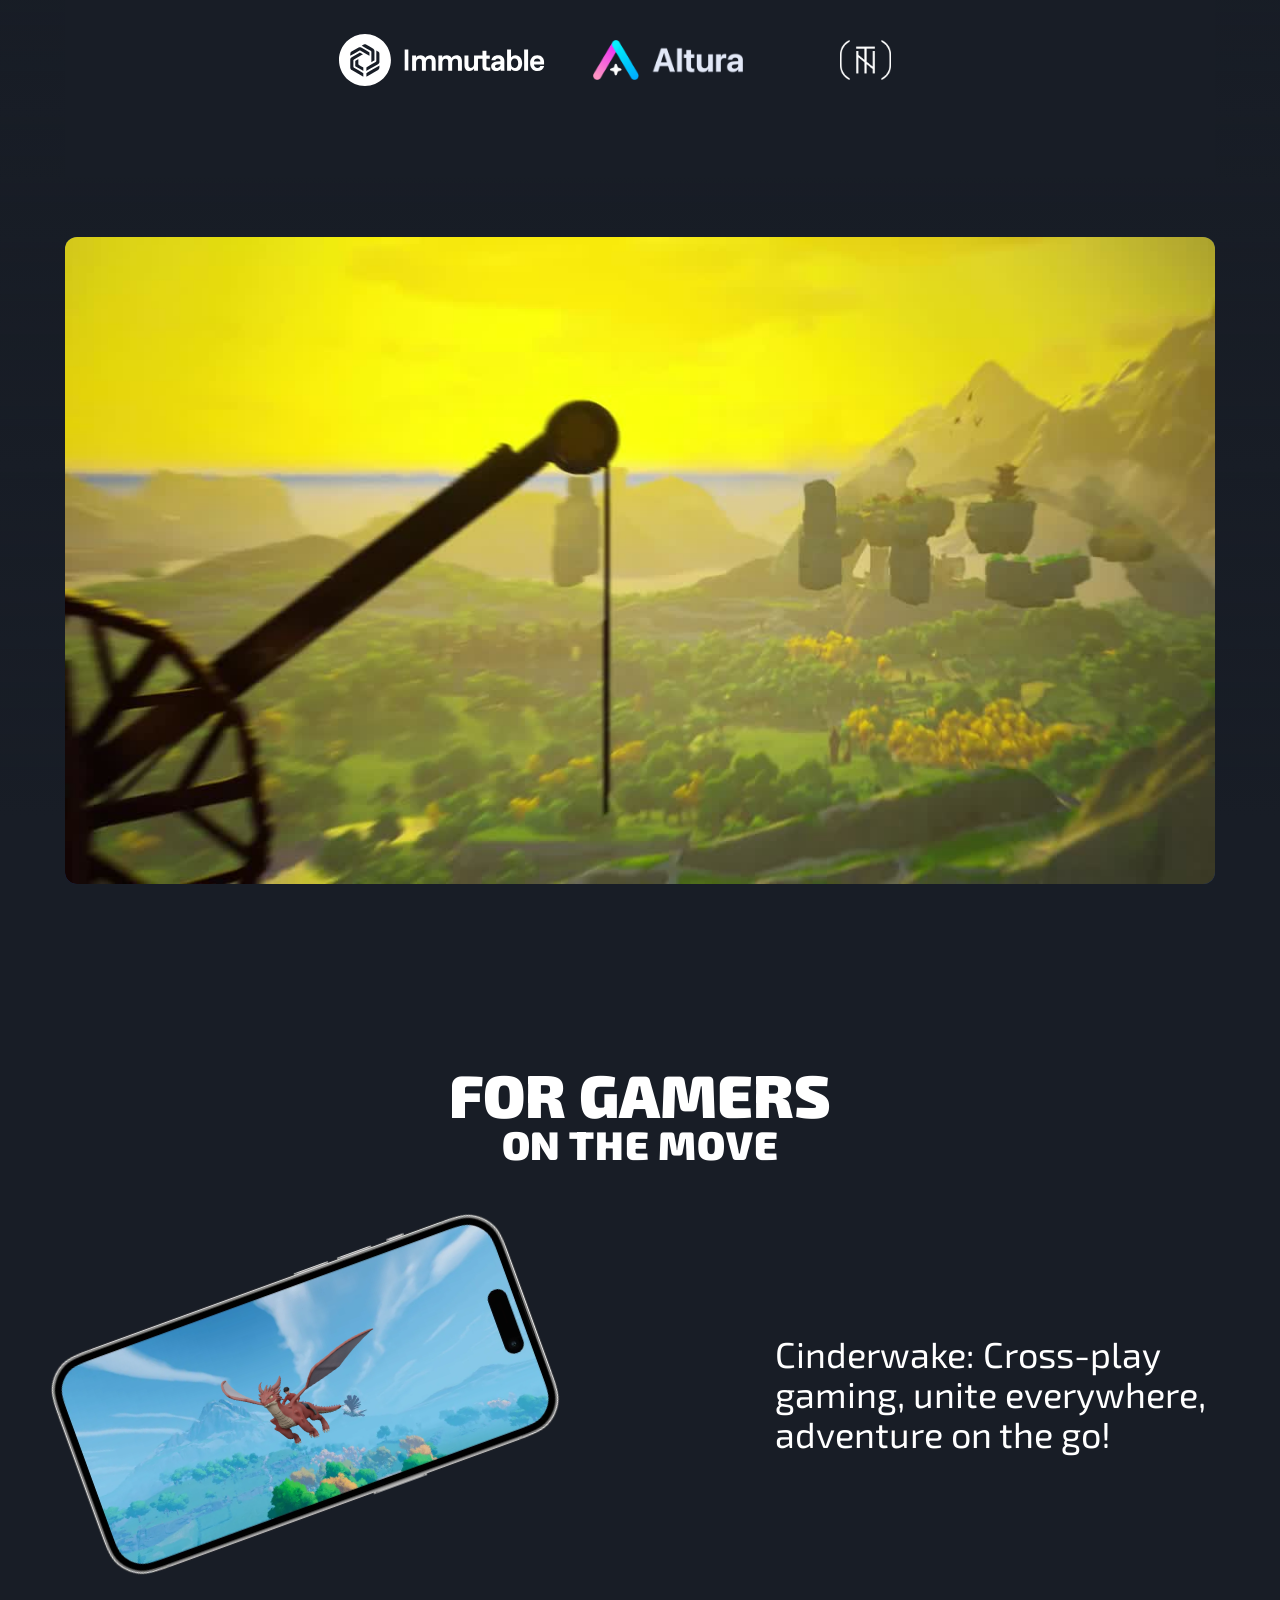
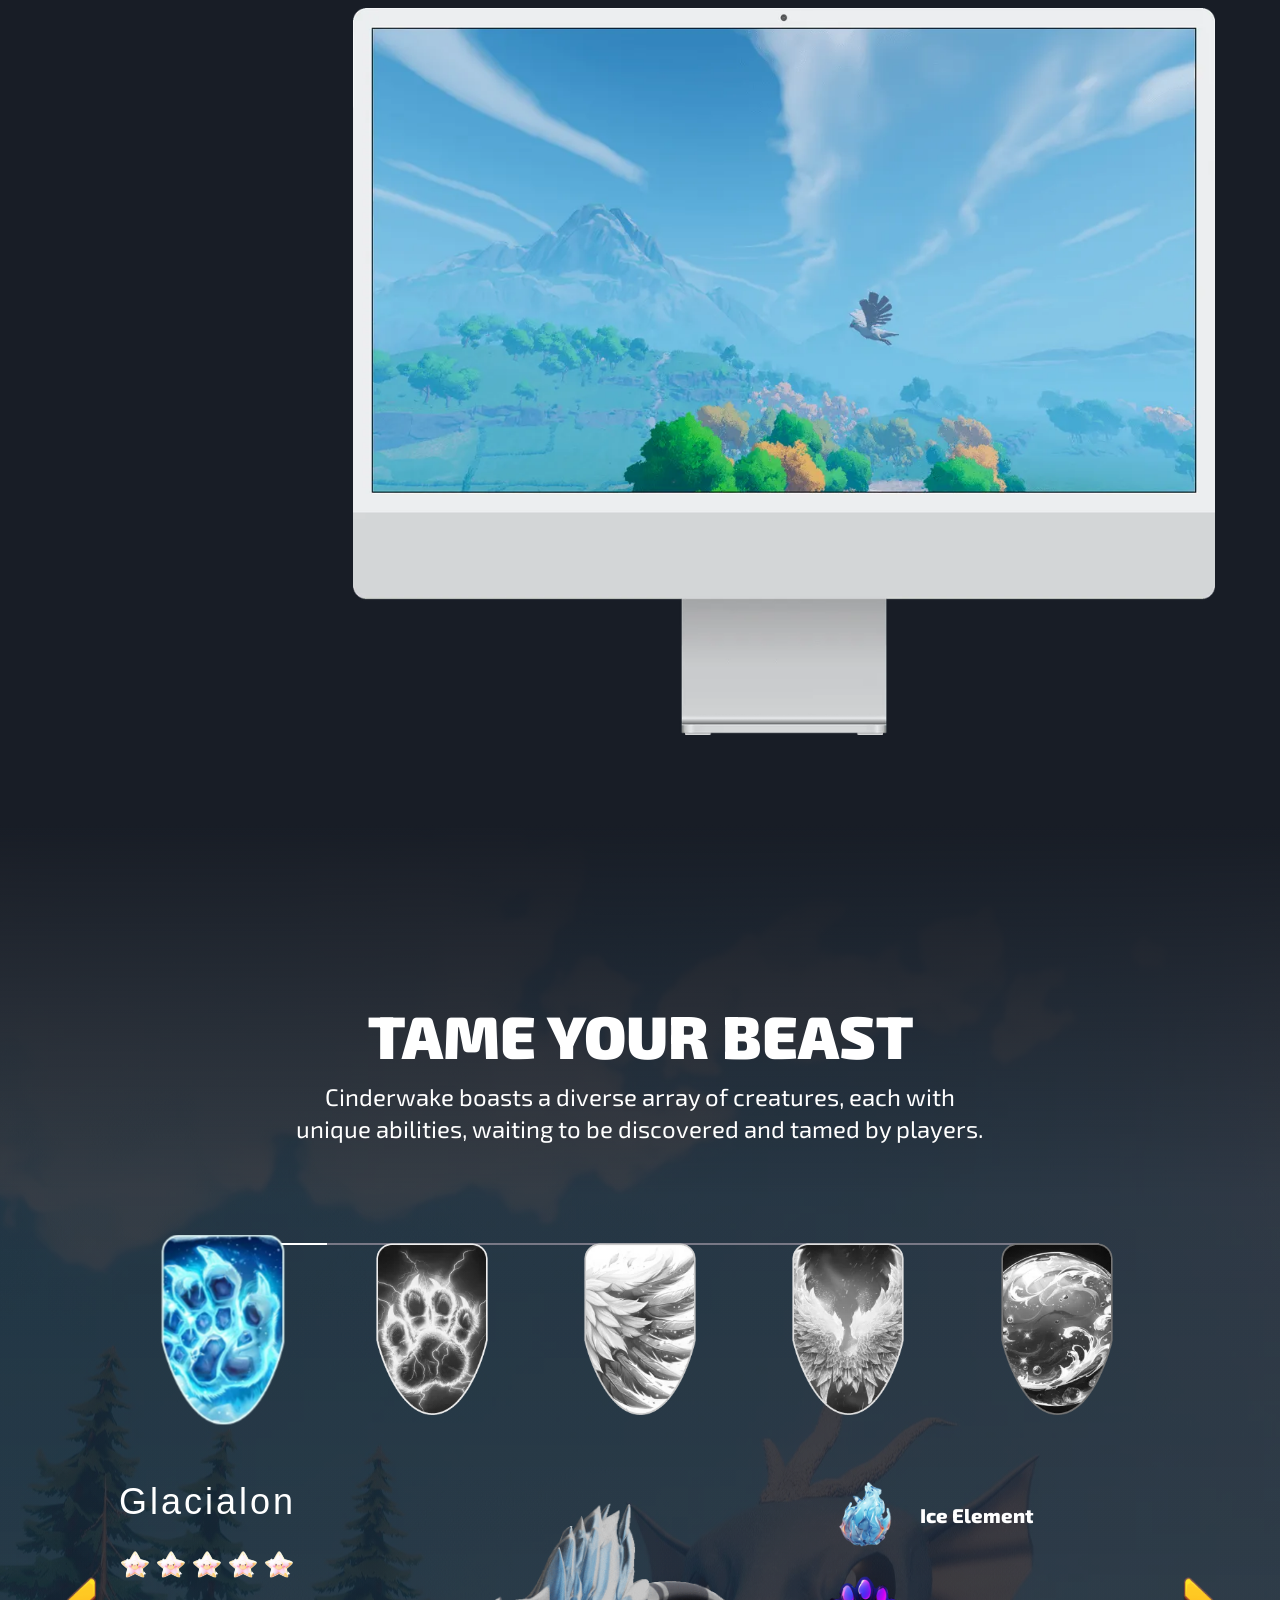
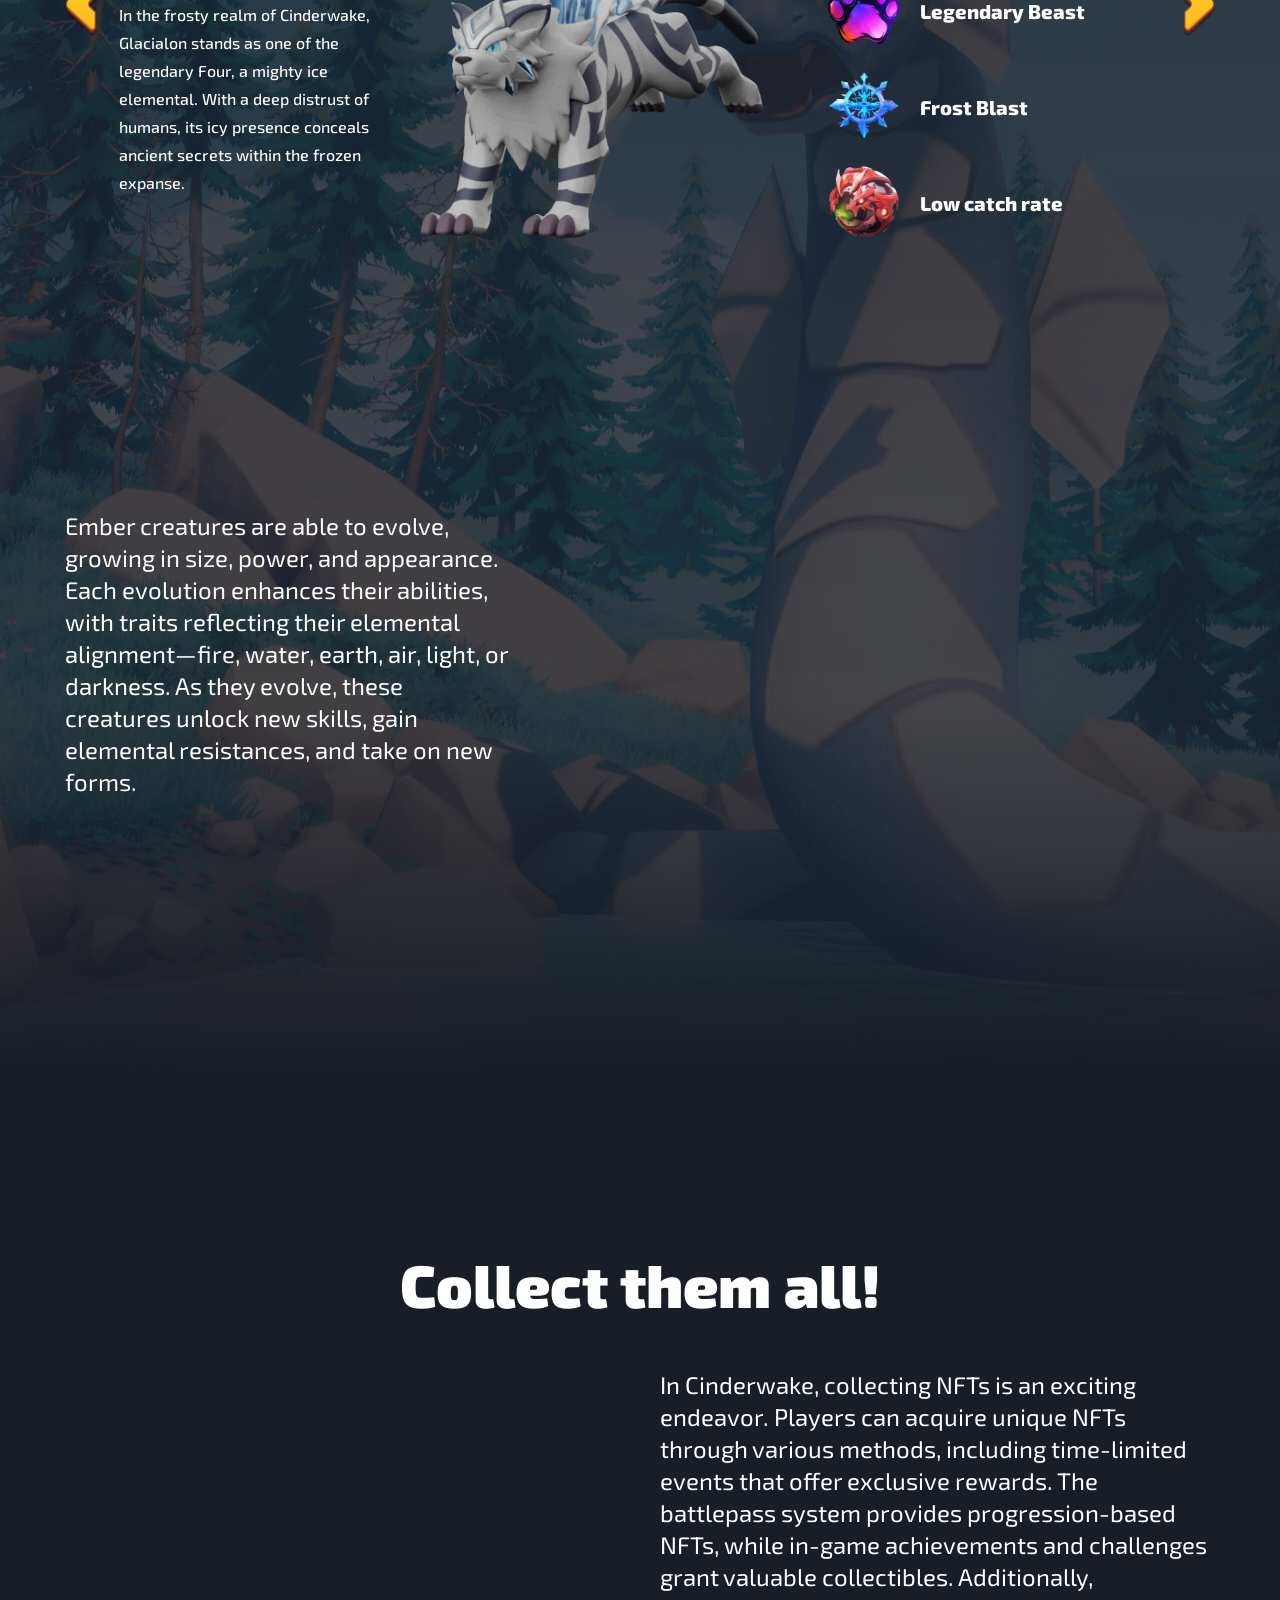
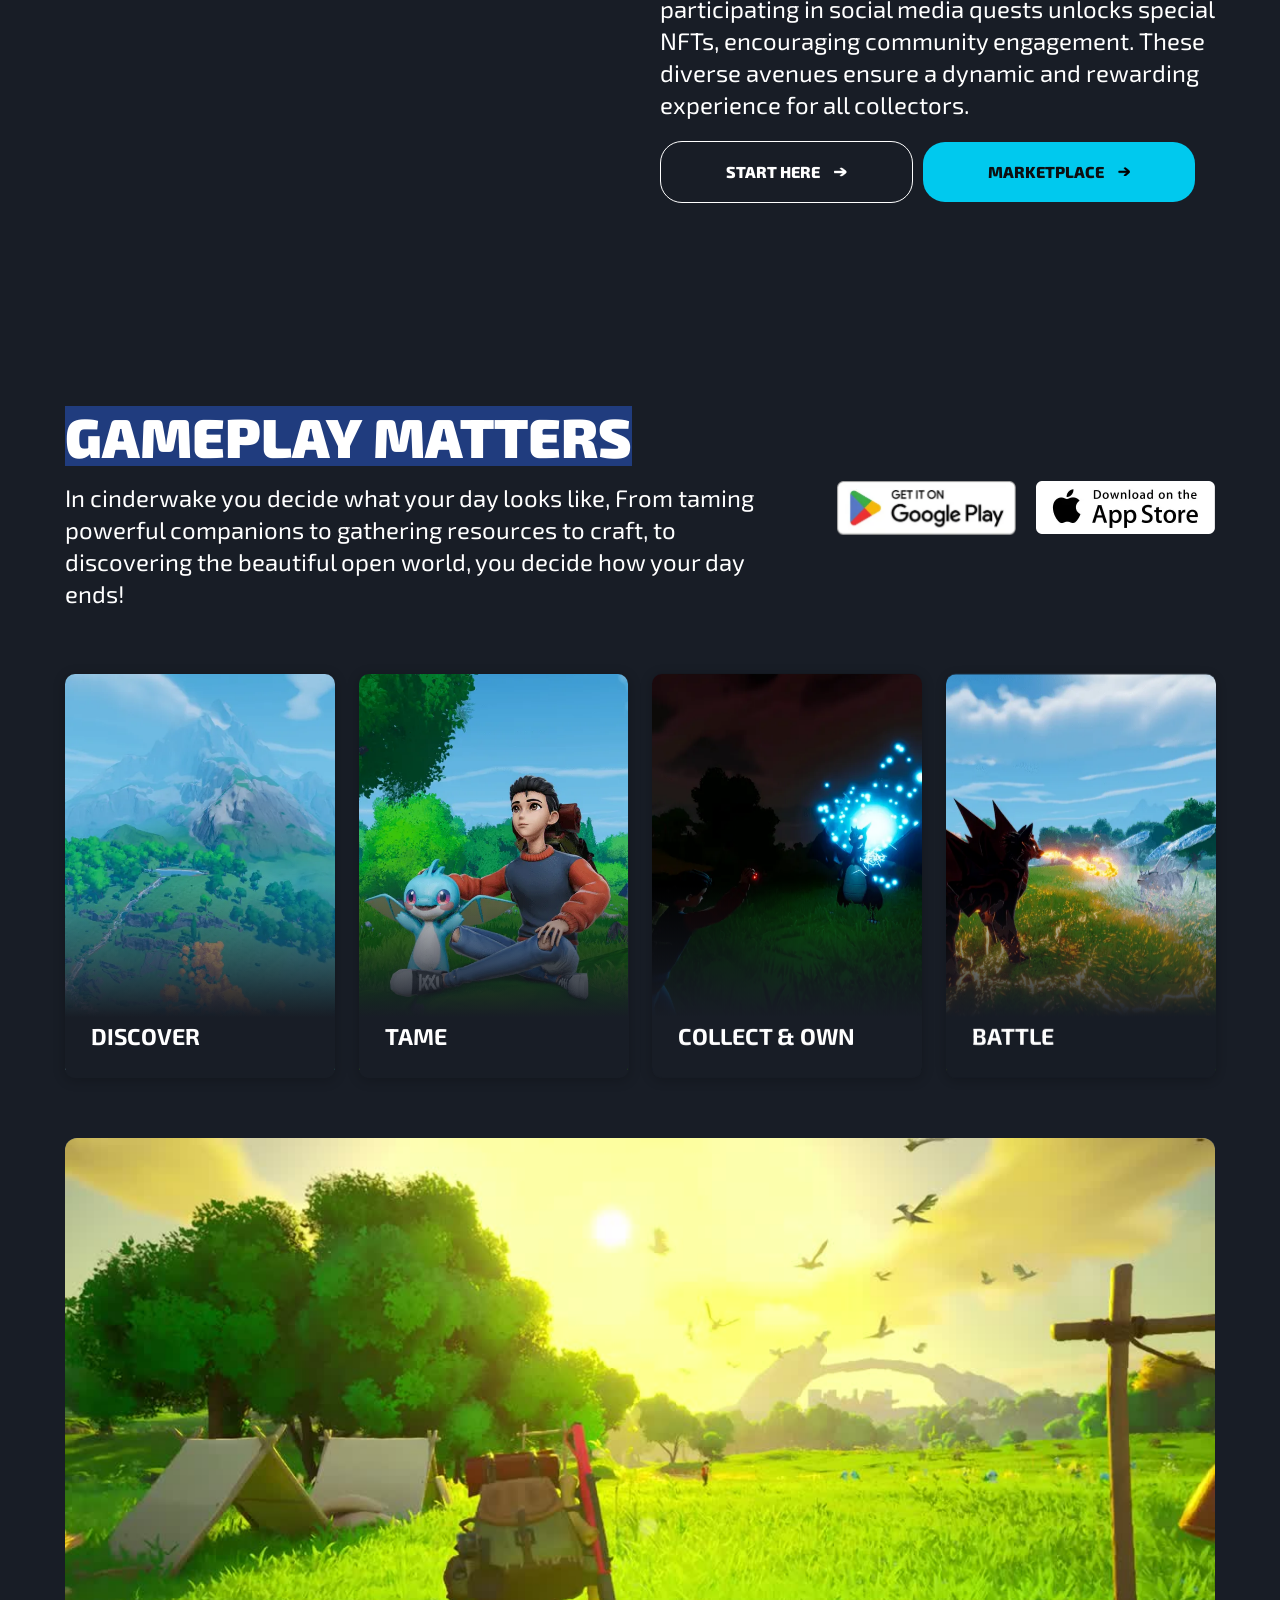
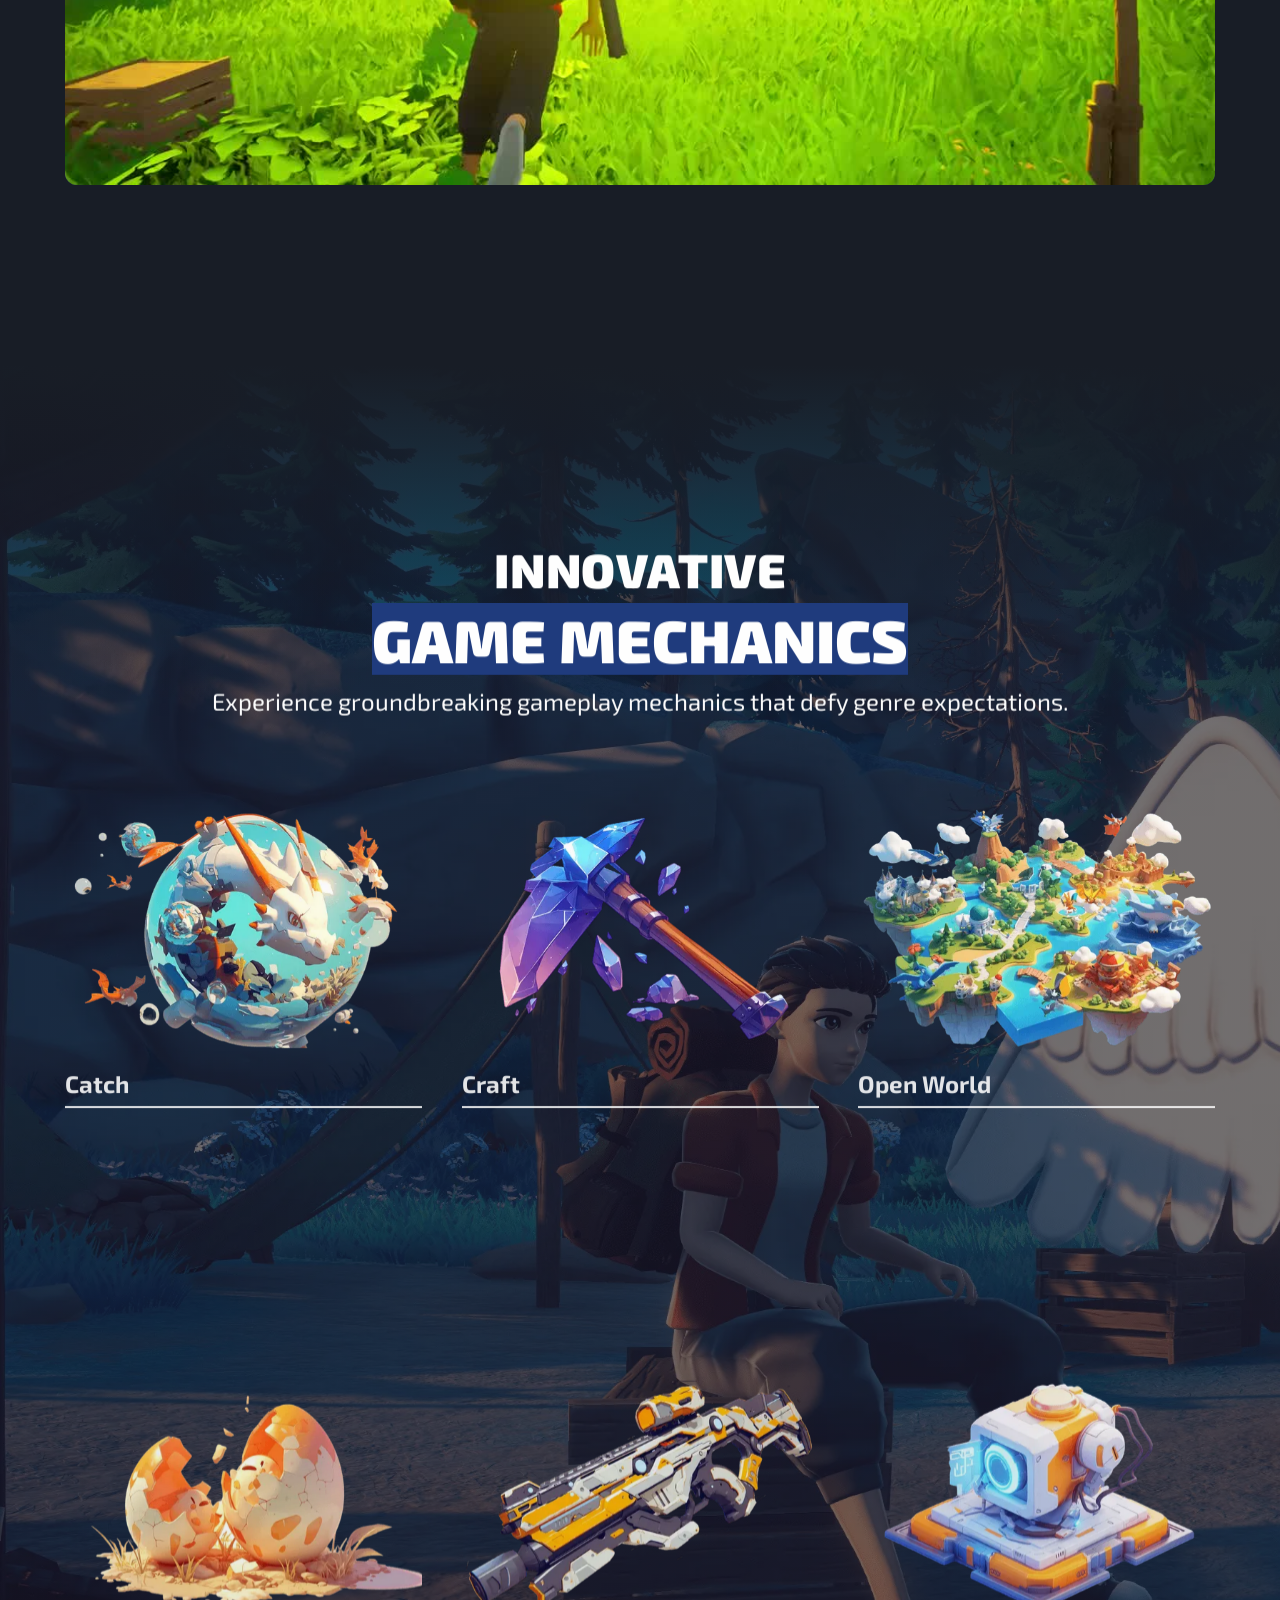
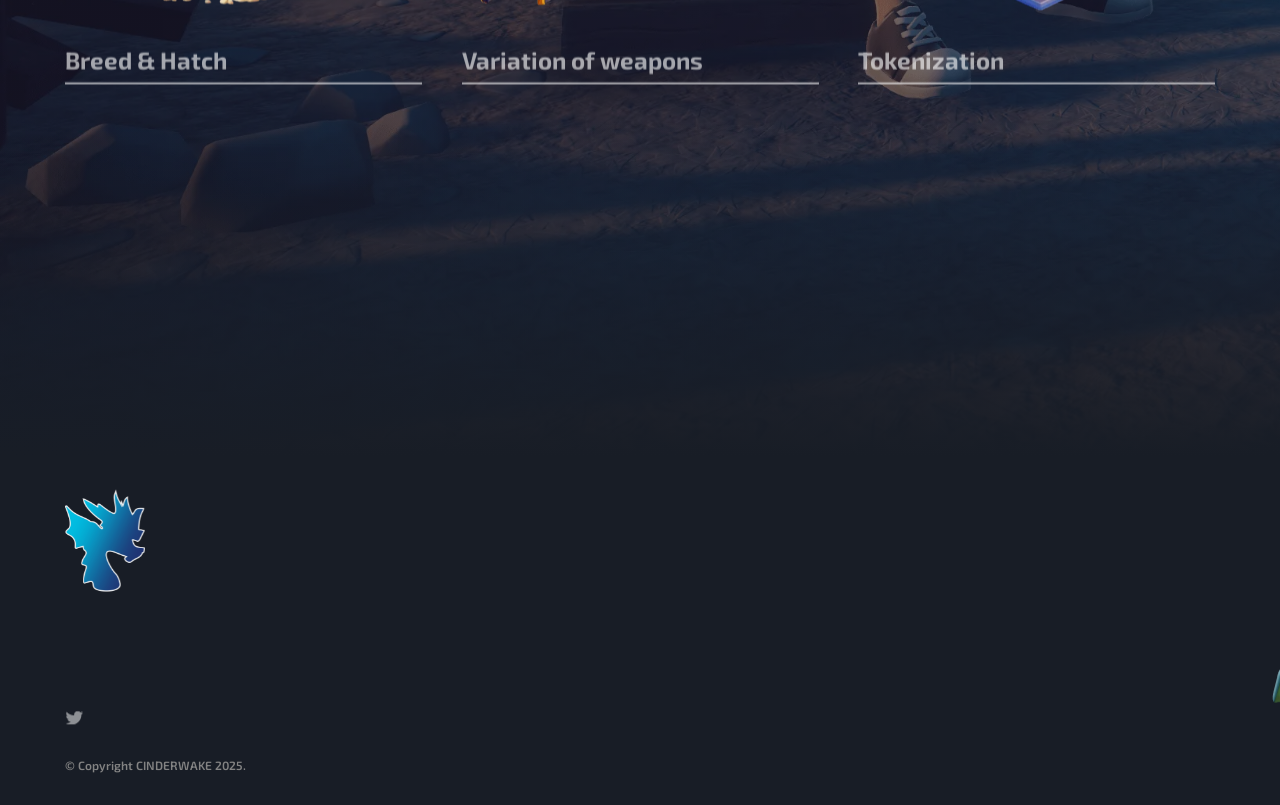
==== commit 779da3b4: "Set Whitepaper/Infodeck links to "Coming soon" (no Emberlore redirect) Neutralize the Whitepaper (Em" ====
--- a/index.htm
+++ b/index.htm
@@ -13,7 +13,7 @@
   width: 100%;
   z-index: 2;
 }
-</style></head><body><div class="wrap"><div class="nav_wrapper"><div data-animation="default" class="nav_component w-nav" data-easing2="ease" fs-scrolldisable-element="smart-nav" data-easing="ease" data-collapse="medium" data-w-id="f334f4ee-39ba-2723-30ae-fa889d1e36ba" role="banner" data-duration="400"><div class="nav_container"><a href="index.htm" aria-current="page" class="nav_logo-link w-nav-brand w--current"><img src="65edb0c08d0f6e270a85b3d5/cinderwake-logo.png" loading="lazy" width="Auto" height="Auto" alt="" srcset="65edb0c08d0f6e270a85b3d5/cinderwake-logo.png 500w, 65edb0c08d0f6e270a85b3d5/cinderwake-logo.png 800w, 65edb0c08d0f6e270a85b3d5/cinderwake-logo.png 1080w, 65edb0c08d0f6e270a85b3d5/cinderwake-logo.png 1600w, 65edb0c08d0f6e270a85b3d5/cinderwake-logo.png 2400w" sizes="(max-width: 479px) 98vw, (max-width: 767px) 99vw, (max-width: 2400px) 100vw, 2400px" class="brand-image"></a><nav role="navigation" class="nav_menu w-nav-menu"><div class="nav_menu-left"><a href="index.htm" aria-current="page" class="nav_link w--current">Home</a><a href="https://emberlore.gitbook.io/emberlore-whitepaper" target="_blank" class="soon-link w-inline-block"><div class="nav_link">Whitepaper</div></a><a href="65edb0c08d0f6e270a85b3d5/66eeae79903a2b254d27f442_EmberLore%20InformationDeck.pdf" class="nav_link">Infodeck</a><a href="roadmap.html" class="nav_link">Roadmap</a></div><div class="nav_menu-right is-tablet"><div class="nav_button-wrapper"><a href="https://x.com/cinderwakeio" target="_blank" class="opacity-hover w-inline-block"><div class="vectors-wrapper-3 w-embed"><svg xmlns="http://www.w3.org/2000/svg" viewbox="0 0 512 512"><!--!Font Awesome Free 6.5.1 by @fontawesome - https://fontawesome.com License - https://fontawesome.com/license/free Copyright 2024 Fonticons, Inc.--><path fill="currentColor" d="M389.2 48h70.6L305.6 224.2 487 464H345L233.7 318.6 106.5 464H35.8L200.7 275.5 26.8 48H172.4L272.9 180.9 389.2 48zM364.4 421.8h39.1L151.1 88h-42L364.4 421.8z"></path></svg></div></a></div></div></nav><div class="nav_menu-right is-desktop"><div class="nav_button-wrapper"><a href="https://x.com/cinderwakeio" target="_blank" class="opacity-hover w-inline-block"><div class="vectors-wrapper-3 w-embed"><svg xmlns="http://www.w3.org/2000/svg" viewbox="0 0 512 512"><!--!Font Awesome Free 6.5.1 by @fontawesome - https://fontawesome.com License - https://fontawesome.com/license/free Copyright 2024 Fonticons, Inc.--><path fill="currentColor" d="M389.2 48h70.6L305.6 224.2 487 464H345L233.7 318.6 106.5 464H35.8L200.7 275.5 26.8 48H172.4L272.9 180.9 389.2 48zM364.4 421.8h39.1L151.1 88h-42L364.4 421.8z"></path></svg></div></a></div></div><div class="nav_menu-button w-nav-button"><div class="menu-icon_component"><div class="menu-icon_line-top"></div><div class="menu-icon_line-middle"><div class="menu-icon_line-middle-inner"></div></div><div class="menu-icon_line-bottom"></div></div></div></div></div></div><section data-w-id="a7723823-02a9-8d58-5655-e41441740b2b" class="section section-hero"><div class="container hero-headline"><div class="hero-content-wrapper"><div class="hero-headline-block"><div class="margin-bottom-20"><h1 class="h1 uppercase text-white is-shadow fade-in-200">cinderwake: a story of dragons and myths</h1></div><div class="margin-bottom-20"><div class="text-2xl font-black text-white max-700 is-shadow fade-in-300">Embark on Epic Adventures: Conquer Chaos, Unravel Mysteries, and Become a Legend!</div></div></div><div class="hero-subline-block fade-in-400"><div class="button-holder"><a data-w-id="d642e198-6d1c-3097-1bf3-8dfb6da45130" href="#" target="_blank" class="button uppercase is-relative w-inline-block"><div class="text-black">DOwnload</div><img width="12.499999046325684" height="9.500020980834961" src="65edb0c08d0f6e270a85b3d5/65edb0c08d0f6e270a85b457_Vectors-Wrapper.svg" loading="lazy" alt="" class="arrow-icon-right"><div class="soon_text_wrapper is-button"><div>Coming Soon!</div></div></a></div></div></div></div><div class="hero-bottom"><div data-w-id="c48a6bb0-cd18-b48e-4b36-ca5091fdd652" style="-webkit-transform:translate3d(0, -50%, 0) scale3d(1, 0, 1) rotateX(0) rotateY(0) rotateZ(0) skew(0, 0);-moz-transform:translate3d(0, -50%, 0) scale3d(1, 0, 1) rotateX(0) rotateY(0) rotateZ(0) skew(0, 0);-ms-transform:translate3d(0, -50%, 0) scale3d(1, 0, 1) rotateX(0) rotateY(0) rotateZ(0) skew(0, 0);transform:translate3d(0, -50%, 0) scale3d(1, 0, 1) rotateX(0) rotateY(0) rotateZ(0) skew(0, 0)" class="hero-divider-block"></div><div class="container margin-top-60"><div class="hero-grid"><img src="65edb0c08d0f6e270a85b3d5/65f618ccc655e0d3935d068e_output_4ilmR5.gif" data-w-id="a7723823-02a9-8d58-5655-e41441740b52" style="opacity:0" height="Auto" alt="" class="hero-character-image fade-in-300"><div class="button-holder fade-in-400"><a data-w-id="4d4a6b0e-998b-bac3-342d-31954e5ce326" href="#" target="_blank" class="app-store-link-block w-inline-block"><img src="65edb0c08d0f6e270a85b3d5/65edb0c08d0f6e270a85b49e_googleplay%201.webp" loading="lazy" width="192.9051971435547" height="57.52293395996094" alt="" class="googleplay-1"><div class="soon_text_wrapper is-button"><div>Coming Soon!</div></div></a><a data-w-id="3bd27390-7dbf-4a46-828b-818b41edd09a" href="#" target="_blank" class="app-store-link-block w-inline-block"><img src="65edb0c08d0f6e270a85b3d5/65edb0c08d0f6e270a85b49f_App%20Store.webp" loading="lazy" width="170.82568359375" height="57.52293395996094" alt="" class="googleplay-1"><div class="soon_text_wrapper is-button"><div>Coming Soon!</div></div></a></div></div></div></div></section><section class="section more-bg"><div class="about-wrapper"><div class="w-layout-blockcontainer container is-more-info w-container"><div class="section-padding"><div class="more-info-wrapper no-bg"><div class="text-center"><h3 class="h2 tracking-wide is-shadow split-lines">Unravel the Lore: A Tale of Ancient Legends</h3><div class="spacer"></div><p class="lore_text split-lines">In the heart of Cinderwake lies a tale woven with threads of ancient legends and epic adventures. Long ago, powerful dragons soared through the skies, their fiery breath igniting the heavens. Among them was Solrath, an enigmatic dragon of unmatched power, seeking to unite magic and technology. Solrath&#x27;s quest for enlightenment sparked chaos and ushered in a new era.</p></div></div><div class="more-info-wrapper fade-in-100"><div class="text-center is-lore"><h3 class="h2 tracking-wide is-shadow fade-in-200">The Dawn of a New Era</h3><div class="spacer"></div><p class="lore_text fade-in-300">As darkness looms over Cinderwake, brave Adventurers rise to restore balance to the realm. Led by legendary Dragonlords, they embark on perilous quests, facing mythical beasts and uncovering hidden secrets. Embrace your destiny and become a legend in the ever-evolving world of Cinderwake.</p></div></div></div></div></div><div class="coming-soon_wrapper"><div class="w-layout-blockcontainer container w-container"><div class="section-title-center"><h2 class="h1 fade-in-100">$CNDR ICO - coming soon</h2></div><div class="_2-col-grid"><img class="about-us-thumbnail fade-in-200" src="65edb0c08d0f6e270a85b3d5/65f2935d1f2b91ff16ddca62_bak2%20%281%29.webp" width="960" height="Auto" alt="" style="opacity:0" sizes="(max-width: 767px) 100vw, (max-width: 991px) 728px, 940px" data-w-id="5e5fc175-643e-6769-7818-ce65700ba892" loading="lazy" srcset="65edb0c08d0f6e270a85b3d5/65f2935d1f2b91ff16ddca62_bak2%20%281%29-p-500.webp 500w, 65edb0c08d0f6e270a85b3d5/65f2935d1f2b91ff16ddca62_bak2%20%281%29-p-800.webp 800w, 65edb0c08d0f6e270a85b3d5/65f2935d1f2b91ff16ddca62_bak2%20%281%29-p-1080.webp 1080w, 65edb0c08d0f6e270a85b3d5/65f2935d1f2b91ff16ddca62_bak2%20%281%29-p-1600.webp 1600w, 65edb0c08d0f6e270a85b3d5/65f2935d1f2b91ff16ddca62_bak2%20%281%29.webp 1920w"><div class="flex-tabs fade-in-300"><div class="text-2xl font-black text-white max-700">Are you ready to embark on the adventure of a lifetime? Don&#x27;t miss your chance to be part of Cinderwake&#x27;s ICO and help shape the future of gaming. Join us as we journey into a world where dragons roam and legends are forged. The fate of Cinderwake is in your hands—will you rise to the challenge?</div></div></div><section><section class="section team"><div class="w-layout-blockcontainer container w-container"><div class="section-header"><div class="flex vertical center"><h2 class="h2 tracking-wide uppercase fade-in-100"><span class="text-white">Partners</span></h2></div></div><div class="margin-top-40"><div class="partners_component fade-in-200"><img src="65edb0c08d0f6e270a85b3d5/66fbb50816ae048b2cda8897_immutable-logo-white.svg" loading="lazy" alt="" class="partners_logo is-0"><img src="65edb0c08d0f6e270a85b3d5/66278312f58b07af697357b2_altura.png" loading="lazy" alt="" class="partners_logo is-1"><img src="65edb0c08d0f6e270a85b3d5/662890a621e8e2d65fab3cbe_nt%20whitee.webp" loading="lazy" alt="" class="partners_logo is-1"></div></div></div></section></section><div class="video-block fade-in-200"><div data-w-id="c87f9d63-1d60-4709-1578-62d084c8dc39" class="video-holder"><div data-poster-url="https://cdn.prod.website-files.com/65edb0c08d0f6e270a85b3d5%2F66c301d00990d6af0f45820d_emberwebsite2-poster-00001.jpg" data-video-urls="https://cdn.prod.website-files.com/65edb0c08d0f6e270a85b3d5%2F66c301d00990d6af0f45820d_emberwebsite2-transcode.mp4,https://cdn.prod.website-files.com/65edb0c08d0f6e270a85b3d5%2F66c301d00990d6af0f45820d_emberwebsite2-transcode.webm" data-autoplay="true" data-loop="true" data-wf-ignore="true" class="section-video w-background-video w-background-video-atom"><video id="c87f9d63-1d60-4709-1578-62d084c8dc3a-video" autoplay="" loop="" style="background-image:url(&quot;65edb0c08d0f6e270a85b3d566c301d00990d6af0f45820d_emberwebsite2-poster-00001.jpg&quot;)" muted="" playsinline="" data-wf-ignore="true" data-object-fit="cover"><source src="65edb0c08d0f6e270a85b3d566c301d00990d6af0f45820d_emberwebsite2-transcode.mp4" data-wf-ignore="true"><source src="65edb0c08d0f6e270a85b3d566c301d00990d6af0f45820d_emberwebsite2-transcode.webm" data-wf-ignore="true"></video><noscript><style>
+</style></head><body><div class="wrap"><div class="nav_wrapper"><div data-animation="default" class="nav_component w-nav" data-easing2="ease" fs-scrolldisable-element="smart-nav" data-easing="ease" data-collapse="medium" data-w-id="f334f4ee-39ba-2723-30ae-fa889d1e36ba" role="banner" data-duration="400"><div class="nav_container"><a href="index.htm" aria-current="page" class="nav_logo-link w-nav-brand w--current"><img src="65edb0c08d0f6e270a85b3d5/cinderwake-logo.png" loading="lazy" width="Auto" height="Auto" alt="" srcset="65edb0c08d0f6e270a85b3d5/cinderwake-logo.png 500w, 65edb0c08d0f6e270a85b3d5/cinderwake-logo.png 800w, 65edb0c08d0f6e270a85b3d5/cinderwake-logo.png 1080w, 65edb0c08d0f6e270a85b3d5/cinderwake-logo.png 1600w, 65edb0c08d0f6e270a85b3d5/cinderwake-logo.png 2400w" sizes="(max-width: 479px) 98vw, (max-width: 767px) 99vw, (max-width: 2400px) 100vw, 2400px" class="brand-image"></a><nav role="navigation" class="nav_menu w-nav-menu"><div class="nav_menu-left"><a href="index.htm" aria-current="page" class="nav_link w--current">Home</a><a href="#" onclick="return false;" title="Coming soon" target="_blank" class="soon-link w-inline-block"><div class="nav_link">Whitepaper</div></a><a href="#" onclick="return false;" title="Coming soon" class="nav_link">Infodeck</a><a href="roadmap.html" class="nav_link">Roadmap</a></div><div class="nav_menu-right is-tablet"><div class="nav_button-wrapper"><a href="https://x.com/cinderwakeio" target="_blank" class="opacity-hover w-inline-block"><div class="vectors-wrapper-3 w-embed"><svg xmlns="http://www.w3.org/2000/svg" viewbox="0 0 512 512"><!--!Font Awesome Free 6.5.1 by @fontawesome - https://fontawesome.com License - https://fontawesome.com/license/free Copyright 2024 Fonticons, Inc.--><path fill="currentColor" d="M389.2 48h70.6L305.6 224.2 487 464H345L233.7 318.6 106.5 464H35.8L200.7 275.5 26.8 48H172.4L272.9 180.9 389.2 48zM364.4 421.8h39.1L151.1 88h-42L364.4 421.8z"></path></svg></div></a></div></div></nav><div class="nav_menu-right is-desktop"><div class="nav_button-wrapper"><a href="https://x.com/cinderwakeio" target="_blank" class="opacity-hover w-inline-block"><div class="vectors-wrapper-3 w-embed"><svg xmlns="http://www.w3.org/2000/svg" viewbox="0 0 512 512"><!--!Font Awesome Free 6.5.1 by @fontawesome - https://fontawesome.com License - https://fontawesome.com/license/free Copyright 2024 Fonticons, Inc.--><path fill="currentColor" d="M389.2 48h70.6L305.6 224.2 487 464H345L233.7 318.6 106.5 464H35.8L200.7 275.5 26.8 48H172.4L272.9 180.9 389.2 48zM364.4 421.8h39.1L151.1 88h-42L364.4 421.8z"></path></svg></div></a></div></div><div class="nav_menu-button w-nav-button"><div class="menu-icon_component"><div class="menu-icon_line-top"></div><div class="menu-icon_line-middle"><div class="menu-icon_line-middle-inner"></div></div><div class="menu-icon_line-bottom"></div></div></div></div></div></div><section data-w-id="a7723823-02a9-8d58-5655-e41441740b2b" class="section section-hero"><div class="container hero-headline"><div class="hero-content-wrapper"><div class="hero-headline-block"><div class="margin-bottom-20"><h1 class="h1 uppercase text-white is-shadow fade-in-200">cinderwake: a story of dragons and myths</h1></div><div class="margin-bottom-20"><div class="text-2xl font-black text-white max-700 is-shadow fade-in-300">Embark on Epic Adventures: Conquer Chaos, Unravel Mysteries, and Become a Legend!</div></div></div><div class="hero-subline-block fade-in-400"><div class="button-holder"><a data-w-id="d642e198-6d1c-3097-1bf3-8dfb6da45130" href="#" target="_blank" class="button uppercase is-relative w-inline-block"><div class="text-black">DOwnload</div><img width="12.499999046325684" height="9.500020980834961" src="65edb0c08d0f6e270a85b3d5/65edb0c08d0f6e270a85b457_Vectors-Wrapper.svg" loading="lazy" alt="" class="arrow-icon-right"><div class="soon_text_wrapper is-button"><div>Coming Soon!</div></div></a></div></div></div></div><div class="hero-bottom"><div data-w-id="c48a6bb0-cd18-b48e-4b36-ca5091fdd652" style="-webkit-transform:translate3d(0, -50%, 0) scale3d(1, 0, 1) rotateX(0) rotateY(0) rotateZ(0) skew(0, 0);-moz-transform:translate3d(0, -50%, 0) scale3d(1, 0, 1) rotateX(0) rotateY(0) rotateZ(0) skew(0, 0);-ms-transform:translate3d(0, -50%, 0) scale3d(1, 0, 1) rotateX(0) rotateY(0) rotateZ(0) skew(0, 0);transform:translate3d(0, -50%, 0) scale3d(1, 0, 1) rotateX(0) rotateY(0) rotateZ(0) skew(0, 0)" class="hero-divider-block"></div><div class="container margin-top-60"><div class="hero-grid"><img src="65edb0c08d0f6e270a85b3d5/65f618ccc655e0d3935d068e_output_4ilmR5.gif" data-w-id="a7723823-02a9-8d58-5655-e41441740b52" style="opacity:0" height="Auto" alt="" class="hero-character-image fade-in-300"><div class="button-holder fade-in-400"><a data-w-id="4d4a6b0e-998b-bac3-342d-31954e5ce326" href="#" target="_blank" class="app-store-link-block w-inline-block"><img src="65edb0c08d0f6e270a85b3d5/65edb0c08d0f6e270a85b49e_googleplay%201.webp" loading="lazy" width="192.9051971435547" height="57.52293395996094" alt="" class="googleplay-1"><div class="soon_text_wrapper is-button"><div>Coming Soon!</div></div></a><a data-w-id="3bd27390-7dbf-4a46-828b-818b41edd09a" href="#" target="_blank" class="app-store-link-block w-inline-block"><img src="65edb0c08d0f6e270a85b3d5/65edb0c08d0f6e270a85b49f_App%20Store.webp" loading="lazy" width="170.82568359375" height="57.52293395996094" alt="" class="googleplay-1"><div class="soon_text_wrapper is-button"><div>Coming Soon!</div></div></a></div></div></div></div></section><section class="section more-bg"><div class="about-wrapper"><div class="w-layout-blockcontainer container is-more-info w-container"><div class="section-padding"><div class="more-info-wrapper no-bg"><div class="text-center"><h3 class="h2 tracking-wide is-shadow split-lines">Unravel the Lore: A Tale of Ancient Legends</h3><div class="spacer"></div><p class="lore_text split-lines">In the heart of Cinderwake lies a tale woven with threads of ancient legends and epic adventures. Long ago, powerful dragons soared through the skies, their fiery breath igniting the heavens. Among them was Solrath, an enigmatic dragon of unmatched power, seeking to unite magic and technology. Solrath&#x27;s quest for enlightenment sparked chaos and ushered in a new era.</p></div></div><div class="more-info-wrapper fade-in-100"><div class="text-center is-lore"><h3 class="h2 tracking-wide is-shadow fade-in-200">The Dawn of a New Era</h3><div class="spacer"></div><p class="lore_text fade-in-300">As darkness looms over Cinderwake, brave Adventurers rise to restore balance to the realm. Led by legendary Dragonlords, they embark on perilous quests, facing mythical beasts and uncovering hidden secrets. Embrace your destiny and become a legend in the ever-evolving world of Cinderwake.</p></div></div></div></div></div><div class="coming-soon_wrapper"><div class="w-layout-blockcontainer container w-container"><div class="section-title-center"><h2 class="h1 fade-in-100">$CNDR ICO - coming soon</h2></div><div class="_2-col-grid"><img class="about-us-thumbnail fade-in-200" src="65edb0c08d0f6e270a85b3d5/65f2935d1f2b91ff16ddca62_bak2%20%281%29.webp" width="960" height="Auto" alt="" style="opacity:0" sizes="(max-width: 767px) 100vw, (max-width: 991px) 728px, 940px" data-w-id="5e5fc175-643e-6769-7818-ce65700ba892" loading="lazy" srcset="65edb0c08d0f6e270a85b3d5/65f2935d1f2b91ff16ddca62_bak2%20%281%29-p-500.webp 500w, 65edb0c08d0f6e270a85b3d5/65f2935d1f2b91ff16ddca62_bak2%20%281%29-p-800.webp 800w, 65edb0c08d0f6e270a85b3d5/65f2935d1f2b91ff16ddca62_bak2%20%281%29-p-1080.webp 1080w, 65edb0c08d0f6e270a85b3d5/65f2935d1f2b91ff16ddca62_bak2%20%281%29-p-1600.webp 1600w, 65edb0c08d0f6e270a85b3d5/65f2935d1f2b91ff16ddca62_bak2%20%281%29.webp 1920w"><div class="flex-tabs fade-in-300"><div class="text-2xl font-black text-white max-700">Are you ready to embark on the adventure of a lifetime? Don&#x27;t miss your chance to be part of Cinderwake&#x27;s ICO and help shape the future of gaming. Join us as we journey into a world where dragons roam and legends are forged. The fate of Cinderwake is in your hands—will you rise to the challenge?</div></div></div><section><section class="section team"><div class="w-layout-blockcontainer container w-container"><div class="section-header"><div class="flex vertical center"><h2 class="h2 tracking-wide uppercase fade-in-100"><span class="text-white">Partners</span></h2></div></div><div class="margin-top-40"><div class="partners_component fade-in-200"><img src="65edb0c08d0f6e270a85b3d5/66fbb50816ae048b2cda8897_immutable-logo-white.svg" loading="lazy" alt="" class="partners_logo is-0"><img src="65edb0c08d0f6e270a85b3d5/66278312f58b07af697357b2_altura.png" loading="lazy" alt="" class="partners_logo is-1"><img src="65edb0c08d0f6e270a85b3d5/662890a621e8e2d65fab3cbe_nt%20whitee.webp" loading="lazy" alt="" class="partners_logo is-1"></div></div></div></section></section><div class="video-block fade-in-200"><div data-w-id="c87f9d63-1d60-4709-1578-62d084c8dc39" class="video-holder"><div data-poster-url="https://cdn.prod.website-files.com/65edb0c08d0f6e270a85b3d5%2F66c301d00990d6af0f45820d_emberwebsite2-poster-00001.jpg" data-video-urls="https://cdn.prod.website-files.com/65edb0c08d0f6e270a85b3d5%2F66c301d00990d6af0f45820d_emberwebsite2-transcode.mp4,https://cdn.prod.website-files.com/65edb0c08d0f6e270a85b3d5%2F66c301d00990d6af0f45820d_emberwebsite2-transcode.webm" data-autoplay="true" data-loop="true" data-wf-ignore="true" class="section-video w-background-video w-background-video-atom"><video id="c87f9d63-1d60-4709-1578-62d084c8dc3a-video" autoplay="" loop="" style="background-image:url(&quot;65edb0c08d0f6e270a85b3d566c301d00990d6af0f45820d_emberwebsite2-poster-00001.jpg&quot;)" muted="" playsinline="" data-wf-ignore="true" data-object-fit="cover"><source src="65edb0c08d0f6e270a85b3d566c301d00990d6af0f45820d_emberwebsite2-transcode.mp4" data-wf-ignore="true"><source src="65edb0c08d0f6e270a85b3d566c301d00990d6af0f45820d_emberwebsite2-transcode.webm" data-wf-ignore="true"></video><noscript><style>
   [data-wf-bgvideo-fallback-img] {
     display: none;
   }
@@ -39,7 +39,7 @@
       width: 100%;
       object-fit: cover;
     }
-  }</style><img data-wf-bgvideo-fallback-img="true" src="65edb0c08d0f6e270a85b3d566aa3c3bee15e2961b9f791a_ember1-poster-00001.jpg" alt=""></noscript><div aria-live="polite"><button class="w-backgroundvideo-backgroundvideoplaypausebutton play-pause-button w-background-video--control" data-autoplay="true" data-loop="true" data-wf-ignore="true" style="display:none;opacity:0" data-poster-url="https://cdn.prod.website-files.com/65edb0c08d0f6e270a85b3d5%2F66aa3c3bee15e2961b9f791a_ember1-poster-00001.jpg" data-video-urls="https://cdn.prod.website-files.com/65edb0c08d0f6e270a85b3d5%2F66aa3c3bee15e2961b9f791a_ember1-transcode.webm,https://cdn.prod.website-files.com/65edb0c08d0f6e270a85b3d5%2F66aa3c3bee15e2961b9f791a_ember1-transcode.mp4" aria-controls="333adcd9-c006-b723-5b09-a6e8b1432f20-video" type="button" data-w-bg-video-control="true"><span class="play-state"><img loading="lazy" src="65edb0c08d0f6e270a85b3d5/65edb0c08d0f6e270a85b483_Group%20624835.svg" alt="Pause video"></span><span hidden="" class="pause-state"><img loading="lazy" src="65edb0c08d0f6e270a85b3d5/65edb0c08d0f6e270a85b484_Vector.svg" alt="Play video"></span></button></div><div class="video-overlay"></div></div></div></div></div></section><section class="section mechanics"><div class="w-layout-blockcontainer container w-container"><div class="section-header"><div class="section-title-center"><div class="flex vertical center"><h2 class="h2 tracking-wide uppercase fade-in-100"><span class="text-white">innovative</span></h2><h2 class="h1 text-black uppercase fade-in-100"><span class="background-medium-blue text-white">Game Mechanics</span></h2><div class="max-950 fade-in-200"><div class="text-2xl font-black text-white">Experience groundbreaking gameplay mechanics that defy genre expectations.</div></div></div></div></div><div class="margin-top-60"><div class="mechanics_layout"><div class="mechanics_card fade-in-200"><div class="mechanics_image-wrapper"><img src="65edb0c08d0f6e270a85b3d5/66093670f05dd16a4c35fbee_dragon%20catch-Photoroom.webp" loading="lazy" width="280" height="350" alt="" srcset="65edb0c08d0f6e270a85b3d5/66093670f05dd16a4c35fbee_dragon%20catch-Photoroom-p-500.webp 500w, 65edb0c08d0f6e270a85b3d5/66093670f05dd16a4c35fbee_dragon%20catch-Photoroom-p-800.webp 800w, 65edb0c08d0f6e270a85b3d5/66093670f05dd16a4c35fbee_dragon%20catch-Photoroom-p-1080.webp 1080w, 65edb0c08d0f6e270a85b3d5/66093670f05dd16a4c35fbee_dragon%20catch-Photoroom.webp 1344w" sizes="(max-width: 479px) 100vw, 280px" class="mechanics_image"></div><div class="mechanics_content-wrapper"><div class="mechanics_title-wrapper fade-in-300"><div class="mechanics_title">Catch</div></div><p class="text-base font-medium text-white leading-8 fade-in-400">Immerse yourself in captivating creature catching mechanics. Utilize various strategies and tools to capture diverse creatures, each with unique abilities. Explore the world, hone your skills, and build an unbeatable team of companions.</p></div></div><div class="mechanics_card fade-in-200"><div class="mechanics_image-wrapper"><img src="65edb0c08d0f6e270a85b3d5/6609377fb3bc4e51682fa5de_mining%20pickaxe-Photoroom.webp" loading="lazy" width="280" height="350" alt="" srcset="65edb0c08d0f6e270a85b3d5/6609377fb3bc4e51682fa5de_mining%20pickaxe-Photoroom-p-500.webp 500w, 65edb0c08d0f6e270a85b3d5/6609377fb3bc4e51682fa5de_mining%20pickaxe-Photoroom-p-800.webp 800w, 65edb0c08d0f6e270a85b3d5/6609377fb3bc4e51682fa5de_mining%20pickaxe-Photoroom-p-1080.webp 1080w, 65edb0c08d0f6e270a85b3d5/6609377fb3bc4e51682fa5de_mining%20pickaxe-Photoroom.webp 1344w" sizes="(max-width: 479px) 100vw, 280px" class="mechanics_image"></div><div class="mechanics_content-wrapper"><div class="mechanics_title-wrapper fade-in-300"><div class="mechanics_title">Craft</div></div><p class="text-base font-medium text-white leading-8 fade-in-400">Delve into intricate crafting mechanics to forge powerful weapons, gear, and personalize  bases for your companions. Collect rare materials, refine your skills, and unleash your creativity to craft tools that aid in your journey through the world.</p></div></div><div class="mechanics_card fade-in-200"><div class="mechanics_image-wrapper"><img src="65edb0c08d0f6e270a85b3d5/66093c71ab5f737f850aa43e_openworld5-Photoroom.webp" loading="lazy" width="280" height="350" alt="" srcset="65edb0c08d0f6e270a85b3d5/66093c71ab5f737f850aa43e_openworld5-Photoroom-p-500.webp 500w, 65edb0c08d0f6e270a85b3d5/66093c71ab5f737f850aa43e_openworld5-Photoroom-p-800.webp 800w, 65edb0c08d0f6e270a85b3d5/66093c71ab5f737f850aa43e_openworld5-Photoroom-p-1080.webp 1080w, 65edb0c08d0f6e270a85b3d5/66093c71ab5f737f850aa43e_openworld5-Photoroom.webp 1344w" sizes="(max-width: 479px) 100vw, 280px" class="mechanics_image"></div><div class="mechanics_content-wrapper"><div class="mechanics_title-wrapper fade-in-300"><div class="mechanics_title">Open World</div></div><p class="text-base font-medium text-white leading-8 fade-in-400">Explore a vast open world, spanning from scorching desert sands to icy mountain peaks and enigmatic landscapes. Discover hidden treasures, encounter diverse wildlife, and unravel the secrets of each unique environment, each with it&#x27;s own story.</p></div></div><div class="mechanics_card fade-in-200"><div class="mechanics_image-wrapper"><img src="65edb0c08d0f6e270a85b3d5/6671c93d5be46c065205ab99_Hatching-Photoroom.webp" loading="lazy" width="280" height="350" alt="" srcset="65edb0c08d0f6e270a85b3d5/6671c93d5be46c065205ab99_Hatching-Photoroom-p-500.webp 500w, 65edb0c08d0f6e270a85b3d5/6671c93d5be46c065205ab99_Hatching-Photoroom-p-800.webp 800w, 65edb0c08d0f6e270a85b3d5/6671c93d5be46c065205ab99_Hatching-Photoroom-p-1080.webp 1080w, 65edb0c08d0f6e270a85b3d5/6671c93d5be46c065205ab99_Hatching-Photoroom.webp 1344w" sizes="(max-width: 479px) 100vw, 280px" class="mechanics_image"></div><div class="mechanics_content-wrapper"><div class="mechanics_title-wrapper fade-in-300"><div class="mechanics_title">Breed &amp; Hatch</div></div><p class="text-base font-medium text-white leading-8 fade-in-400">Experience groundbreaking blockchain mechanics by breeding dragons and creatures to hatch unique eggs. Engage in innovative gameplay where each offspring inherits traits, creating an ever-evolving lineage of powerful companions.</p></div></div><div class="mechanics_card fade-in-200"><div class="mechanics_image-wrapper"><img src="65edb0c08d0f6e270a85b3d5/66093e003e6ef8aeeb8169b5_scar%20rifle2-Photoroom.webp" loading="lazy" width="280" height="350" alt="" srcset="65edb0c08d0f6e270a85b3d5/66093e003e6ef8aeeb8169b5_scar%20rifle2-Photoroom-p-500.webp 500w, 65edb0c08d0f6e270a85b3d5/66093e003e6ef8aeeb8169b5_scar%20rifle2-Photoroom-p-800.webp 800w, 65edb0c08d0f6e270a85b3d5/66093e003e6ef8aeeb8169b5_scar%20rifle2-Photoroom-p-1080.webp 1080w, 65edb0c08d0f6e270a85b3d5/66093e003e6ef8aeeb8169b5_scar%20rifle2-Photoroom.webp 1344w" sizes="(max-width: 479px) 100vw, 280px" class="mechanics_image"></div><div class="mechanics_content-wrapper"><div class="mechanics_title-wrapper fade-in-300"><div class="mechanics_title">Variation of weapons</div></div><p class="text-base font-medium text-white leading-8 fade-in-400">A diverse array of weaponry, from futuristic sci-fi arms to modern firearms and medieval fantasy blades, each with distinctive traits. This blend ensures dynamic combat scenarios, fostering unique strategies and playstyles for unparalleled excitement and engagement.</p></div></div><div class="mechanics_card fade-in-200"><div class="mechanics_image-wrapper"><img src="65edb0c08d0f6e270a85b3d5/66093e87fc80485a1de19ec0_tokenizer-Photoroom.webp" loading="lazy" width="280" height="350" alt="" srcset="65edb0c08d0f6e270a85b3d5/66093e87fc80485a1de19ec0_tokenizer-Photoroom-p-500.webp 500w, 65edb0c08d0f6e270a85b3d5/66093e87fc80485a1de19ec0_tokenizer-Photoroom-p-800.webp 800w, 65edb0c08d0f6e270a85b3d5/66093e87fc80485a1de19ec0_tokenizer-Photoroom-p-1080.webp 1080w, 65edb0c08d0f6e270a85b3d5/66093e87fc80485a1de19ec0_tokenizer-Photoroom.webp 1344w" sizes="(max-width: 479px) 100vw, 280px" class="mechanics_image"></div><div class="mechanics_content-wrapper"><div class="mechanics_title-wrapper fade-in-300"><div class="mechanics_title">Tokenization</div></div><p class="text-base font-medium text-white leading-8 fade-in-400">Game assets can be tokenized, granting players full ownership and real-life value. Through blockchain technology, items acquired in-game can be securely traded, sold, or utilized outside the game environment, empowering players with unprecedented control and economic opportunities.</p></div></div></div></div></div></section><div class="footer"><div class="container is-footer"><div class="footer-content"><div class="footer-column"><div class="logo"><a href="index.htm" aria-current="page" class="fade-in-100 w-inline-block w--current"><img src="65edb0c08d0f6e270a85b3d5/65edf3df8883cfba23c4cc61_head%202.png" loading="lazy" width="150.79844665527344" height="70.2705307006836" alt="" srcset="65edb0c08d0f6e270a85b3d5/65edf3df8883cfba23c4cc61_head%202-p-500.png 500w, 65edb0c08d0f6e270a85b3d5/65edf3df8883cfba23c4cc61_head%202-p-800.png 800w, 65edb0c08d0f6e270a85b3d5/65edf3df8883cfba23c4cc61_head%202-p-1080.png 1080w, 65edb0c08d0f6e270a85b3d5/65edf3df8883cfba23c4cc61_head%202-p-1600.png 1600w, 65edb0c08d0f6e270a85b3d5/65edf3df8883cfba23c4cc61_head%202-p-2000.png 2000w, 65edb0c08d0f6e270a85b3d5/65edf3df8883cfba23c4cc61_head%202-p-2600.png 2600w, 65edb0c08d0f6e270a85b3d5/65edf3df8883cfba23c4cc61_head%202.png 3199w" sizes="150.796875px" class="footer-brand-logo"></a></div><div class="footer-menu-links fade-in-400"><a href="index.htm" aria-current="page" class="opacity-hover w-inline-block w--current"><div class="footer-link">Home</div></a><a data-w-id="b6670993-d872-7fd7-d402-59e4d78cd93d" href="https://emberlore.gitbook.io/emberlore-whitepaper" target="_blank" class="footer-link-soon w-inline-block"><div class="footer-link">Whitepaper</div></a><a href="65edb0c08d0f6e270a85b3d5/65fac6d1218a3a5d2da066de_EmberLore%20Deck.pdf" class="opacity-hover w-inline-block"><div class="footer-link">Infodeck</div></a><a href="roadmap.html" class="opacity-hover w-inline-block"><div class="footer-link">Roadmap</div></a></div><div class="footer-social-links fade-in-500"><a href="https://x.com/cinderwakeio" target="_blank" class="social-media-link opacity-hover"><img src="65edb0c08d0f6e270a85b3d5/65edb0c08d0f6e270a85b46f_Vectors-Wrapper.svg" loading="lazy" width="18.628662109375" height="14.470244407653809" alt="" class="vectors-wrapper-52"></a></div><div class="divider-footer-gradient fade-in-600"></div><div class="website-copy"><p class="text-xs font-semibold text-grey">© Copyright CINDERWAKE 2025. </p></div></div></div></div><div data-w-id="f4044516-5339-81cd-c747-863c28a17144" class="walking-wrappper"><img src="65edb0c08d0f6e270a85b3d5/65febe58690b558ee5e28cb8_gifmaker_me.gif" loading="lazy" alt="" class="walking-in"></div></div></div><script src="js/jquery-3.5.1.min.dc5e7f18c8.js?site=65edb0c08d0f6e270a85b3d5" type="text/javascript" integrity="sha256-9/aliU8dGd2tb6OSsuzixeV4y/faTqgFtohetphbbj0=" crossorigin="anonymous"></script><script src="65edb0c08d0f6e270a85b3d5/js/webflow.schunk.4a394eb5af8156f2.js" type="text/javascript"></script><script src="65edb0c08d0f6e270a85b3d5/js/webflow.schunk.88e7e05d22144a74.js" type="text/javascript"></script><script src="65edb0c08d0f6e270a85b3d5/js/webflow.d274d6ae.9ca432bc3cd362df.js" type="text/javascript"></script><script>
+  }</style><img data-wf-bgvideo-fallback-img="true" src="65edb0c08d0f6e270a85b3d566aa3c3bee15e2961b9f791a_ember1-poster-00001.jpg" alt=""></noscript><div aria-live="polite"><button class="w-backgroundvideo-backgroundvideoplaypausebutton play-pause-button w-background-video--control" data-autoplay="true" data-loop="true" data-wf-ignore="true" style="display:none;opacity:0" data-poster-url="https://cdn.prod.website-files.com/65edb0c08d0f6e270a85b3d5%2F66aa3c3bee15e2961b9f791a_ember1-poster-00001.jpg" data-video-urls="https://cdn.prod.website-files.com/65edb0c08d0f6e270a85b3d5%2F66aa3c3bee15e2961b9f791a_ember1-transcode.webm,https://cdn.prod.website-files.com/65edb0c08d0f6e270a85b3d5%2F66aa3c3bee15e2961b9f791a_ember1-transcode.mp4" aria-controls="333adcd9-c006-b723-5b09-a6e8b1432f20-video" type="button" data-w-bg-video-control="true"><span class="play-state"><img loading="lazy" src="65edb0c08d0f6e270a85b3d5/65edb0c08d0f6e270a85b483_Group%20624835.svg" alt="Pause video"></span><span hidden="" class="pause-state"><img loading="lazy" src="65edb0c08d0f6e270a85b3d5/65edb0c08d0f6e270a85b484_Vector.svg" alt="Play video"></span></button></div><div class="video-overlay"></div></div></div></div></div></section><section class="section mechanics"><div class="w-layout-blockcontainer container w-container"><div class="section-header"><div class="section-title-center"><div class="flex vertical center"><h2 class="h2 tracking-wide uppercase fade-in-100"><span class="text-white">innovative</span></h2><h2 class="h1 text-black uppercase fade-in-100"><span class="background-medium-blue text-white">Game Mechanics</span></h2><div class="max-950 fade-in-200"><div class="text-2xl font-black text-white">Experience groundbreaking gameplay mechanics that defy genre expectations.</div></div></div></div></div><div class="margin-top-60"><div class="mechanics_layout"><div class="mechanics_card fade-in-200"><div class="mechanics_image-wrapper"><img src="65edb0c08d0f6e270a85b3d5/66093670f05dd16a4c35fbee_dragon%20catch-Photoroom.webp" loading="lazy" width="280" height="350" alt="" srcset="65edb0c08d0f6e270a85b3d5/66093670f05dd16a4c35fbee_dragon%20catch-Photoroom-p-500.webp 500w, 65edb0c08d0f6e270a85b3d5/66093670f05dd16a4c35fbee_dragon%20catch-Photoroom-p-800.webp 800w, 65edb0c08d0f6e270a85b3d5/66093670f05dd16a4c35fbee_dragon%20catch-Photoroom-p-1080.webp 1080w, 65edb0c08d0f6e270a85b3d5/66093670f05dd16a4c35fbee_dragon%20catch-Photoroom.webp 1344w" sizes="(max-width: 479px) 100vw, 280px" class="mechanics_image"></div><div class="mechanics_content-wrapper"><div class="mechanics_title-wrapper fade-in-300"><div class="mechanics_title">Catch</div></div><p class="text-base font-medium text-white leading-8 fade-in-400">Immerse yourself in captivating creature catching mechanics. Utilize various strategies and tools to capture diverse creatures, each with unique abilities. Explore the world, hone your skills, and build an unbeatable team of companions.</p></div></div><div class="mechanics_card fade-in-200"><div class="mechanics_image-wrapper"><img src="65edb0c08d0f6e270a85b3d5/6609377fb3bc4e51682fa5de_mining%20pickaxe-Photoroom.webp" loading="lazy" width="280" height="350" alt="" srcset="65edb0c08d0f6e270a85b3d5/6609377fb3bc4e51682fa5de_mining%20pickaxe-Photoroom-p-500.webp 500w, 65edb0c08d0f6e270a85b3d5/6609377fb3bc4e51682fa5de_mining%20pickaxe-Photoroom-p-800.webp 800w, 65edb0c08d0f6e270a85b3d5/6609377fb3bc4e51682fa5de_mining%20pickaxe-Photoroom-p-1080.webp 1080w, 65edb0c08d0f6e270a85b3d5/6609377fb3bc4e51682fa5de_mining%20pickaxe-Photoroom.webp 1344w" sizes="(max-width: 479px) 100vw, 280px" class="mechanics_image"></div><div class="mechanics_content-wrapper"><div class="mechanics_title-wrapper fade-in-300"><div class="mechanics_title">Craft</div></div><p class="text-base font-medium text-white leading-8 fade-in-400">Delve into intricate crafting mechanics to forge powerful weapons, gear, and personalize  bases for your companions. Collect rare materials, refine your skills, and unleash your creativity to craft tools that aid in your journey through the world.</p></div></div><div class="mechanics_card fade-in-200"><div class="mechanics_image-wrapper"><img src="65edb0c08d0f6e270a85b3d5/66093c71ab5f737f850aa43e_openworld5-Photoroom.webp" loading="lazy" width="280" height="350" alt="" srcset="65edb0c08d0f6e270a85b3d5/66093c71ab5f737f850aa43e_openworld5-Photoroom-p-500.webp 500w, 65edb0c08d0f6e270a85b3d5/66093c71ab5f737f850aa43e_openworld5-Photoroom-p-800.webp 800w, 65edb0c08d0f6e270a85b3d5/66093c71ab5f737f850aa43e_openworld5-Photoroom-p-1080.webp 1080w, 65edb0c08d0f6e270a85b3d5/66093c71ab5f737f850aa43e_openworld5-Photoroom.webp 1344w" sizes="(max-width: 479px) 100vw, 280px" class="mechanics_image"></div><div class="mechanics_content-wrapper"><div class="mechanics_title-wrapper fade-in-300"><div class="mechanics_title">Open World</div></div><p class="text-base font-medium text-white leading-8 fade-in-400">Explore a vast open world, spanning from scorching desert sands to icy mountain peaks and enigmatic landscapes. Discover hidden treasures, encounter diverse wildlife, and unravel the secrets of each unique environment, each with it&#x27;s own story.</p></div></div><div class="mechanics_card fade-in-200"><div class="mechanics_image-wrapper"><img src="65edb0c08d0f6e270a85b3d5/6671c93d5be46c065205ab99_Hatching-Photoroom.webp" loading="lazy" width="280" height="350" alt="" srcset="65edb0c08d0f6e270a85b3d5/6671c93d5be46c065205ab99_Hatching-Photoroom-p-500.webp 500w, 65edb0c08d0f6e270a85b3d5/6671c93d5be46c065205ab99_Hatching-Photoroom-p-800.webp 800w, 65edb0c08d0f6e270a85b3d5/6671c93d5be46c065205ab99_Hatching-Photoroom-p-1080.webp 1080w, 65edb0c08d0f6e270a85b3d5/6671c93d5be46c065205ab99_Hatching-Photoroom.webp 1344w" sizes="(max-width: 479px) 100vw, 280px" class="mechanics_image"></div><div class="mechanics_content-wrapper"><div class="mechanics_title-wrapper fade-in-300"><div class="mechanics_title">Breed &amp; Hatch</div></div><p class="text-base font-medium text-white leading-8 fade-in-400">Experience groundbreaking blockchain mechanics by breeding dragons and creatures to hatch unique eggs. Engage in innovative gameplay where each offspring inherits traits, creating an ever-evolving lineage of powerful companions.</p></div></div><div class="mechanics_card fade-in-200"><div class="mechanics_image-wrapper"><img src="65edb0c08d0f6e270a85b3d5/66093e003e6ef8aeeb8169b5_scar%20rifle2-Photoroom.webp" loading="lazy" width="280" height="350" alt="" srcset="65edb0c08d0f6e270a85b3d5/66093e003e6ef8aeeb8169b5_scar%20rifle2-Photoroom-p-500.webp 500w, 65edb0c08d0f6e270a85b3d5/66093e003e6ef8aeeb8169b5_scar%20rifle2-Photoroom-p-800.webp 800w, 65edb0c08d0f6e270a85b3d5/66093e003e6ef8aeeb8169b5_scar%20rifle2-Photoroom-p-1080.webp 1080w, 65edb0c08d0f6e270a85b3d5/66093e003e6ef8aeeb8169b5_scar%20rifle2-Photoroom.webp 1344w" sizes="(max-width: 479px) 100vw, 280px" class="mechanics_image"></div><div class="mechanics_content-wrapper"><div class="mechanics_title-wrapper fade-in-300"><div class="mechanics_title">Variation of weapons</div></div><p class="text-base font-medium text-white leading-8 fade-in-400">A diverse array of weaponry, from futuristic sci-fi arms to modern firearms and medieval fantasy blades, each with distinctive traits. This blend ensures dynamic combat scenarios, fostering unique strategies and playstyles for unparalleled excitement and engagement.</p></div></div><div class="mechanics_card fade-in-200"><div class="mechanics_image-wrapper"><img src="65edb0c08d0f6e270a85b3d5/66093e87fc80485a1de19ec0_tokenizer-Photoroom.webp" loading="lazy" width="280" height="350" alt="" srcset="65edb0c08d0f6e270a85b3d5/66093e87fc80485a1de19ec0_tokenizer-Photoroom-p-500.webp 500w, 65edb0c08d0f6e270a85b3d5/66093e87fc80485a1de19ec0_tokenizer-Photoroom-p-800.webp 800w, 65edb0c08d0f6e270a85b3d5/66093e87fc80485a1de19ec0_tokenizer-Photoroom-p-1080.webp 1080w, 65edb0c08d0f6e270a85b3d5/66093e87fc80485a1de19ec0_tokenizer-Photoroom.webp 1344w" sizes="(max-width: 479px) 100vw, 280px" class="mechanics_image"></div><div class="mechanics_content-wrapper"><div class="mechanics_title-wrapper fade-in-300"><div class="mechanics_title">Tokenization</div></div><p class="text-base font-medium text-white leading-8 fade-in-400">Game assets can be tokenized, granting players full ownership and real-life value. Through blockchain technology, items acquired in-game can be securely traded, sold, or utilized outside the game environment, empowering players with unprecedented control and economic opportunities.</p></div></div></div></div></div></section><div class="footer"><div class="container is-footer"><div class="footer-content"><div class="footer-column"><div class="logo"><a href="index.htm" aria-current="page" class="fade-in-100 w-inline-block w--current"><img src="65edb0c08d0f6e270a85b3d5/65edf3df8883cfba23c4cc61_head%202.png" loading="lazy" width="150.79844665527344" height="70.2705307006836" alt="" srcset="65edb0c08d0f6e270a85b3d5/65edf3df8883cfba23c4cc61_head%202-p-500.png 500w, 65edb0c08d0f6e270a85b3d5/65edf3df8883cfba23c4cc61_head%202-p-800.png 800w, 65edb0c08d0f6e270a85b3d5/65edf3df8883cfba23c4cc61_head%202-p-1080.png 1080w, 65edb0c08d0f6e270a85b3d5/65edf3df8883cfba23c4cc61_head%202-p-1600.png 1600w, 65edb0c08d0f6e270a85b3d5/65edf3df8883cfba23c4cc61_head%202-p-2000.png 2000w, 65edb0c08d0f6e270a85b3d5/65edf3df8883cfba23c4cc61_head%202-p-2600.png 2600w, 65edb0c08d0f6e270a85b3d5/65edf3df8883cfba23c4cc61_head%202.png 3199w" sizes="150.796875px" class="footer-brand-logo"></a></div><div class="footer-menu-links fade-in-400"><a href="index.htm" aria-current="page" class="opacity-hover w-inline-block w--current"><div class="footer-link">Home</div></a><a data-w-id="b6670993-d872-7fd7-d402-59e4d78cd93d" href="#" onclick="return false;" title="Coming soon" target="_blank" class="footer-link-soon w-inline-block"><div class="footer-link">Whitepaper</div></a><a href="#" onclick="return false;" title="Coming soon" class="opacity-hover w-inline-block"><div class="footer-link">Infodeck</div></a><a href="roadmap.html" class="opacity-hover w-inline-block"><div class="footer-link">Roadmap</div></a></div><div class="footer-social-links fade-in-500"><a href="https://x.com/cinderwakeio" target="_blank" class="social-media-link opacity-hover"><img src="65edb0c08d0f6e270a85b3d5/65edb0c08d0f6e270a85b46f_Vectors-Wrapper.svg" loading="lazy" width="18.628662109375" height="14.470244407653809" alt="" class="vectors-wrapper-52"></a></div><div class="divider-footer-gradient fade-in-600"></div><div class="website-copy"><p class="text-xs font-semibold text-grey">© Copyright CINDERWAKE 2025. </p></div></div></div></div><div data-w-id="f4044516-5339-81cd-c747-863c28a17144" class="walking-wrappper"><img src="65edb0c08d0f6e270a85b3d5/65febe58690b558ee5e28cb8_gifmaker_me.gif" loading="lazy" alt="" class="walking-in"></div></div></div><script src="js/jquery-3.5.1.min.dc5e7f18c8.js?site=65edb0c08d0f6e270a85b3d5" type="text/javascript" integrity="sha256-9/aliU8dGd2tb6OSsuzixeV4y/faTqgFtohetphbbj0=" crossorigin="anonymous"></script><script src="65edb0c08d0f6e270a85b3d5/js/webflow.schunk.4a394eb5af8156f2.js" type="text/javascript"></script><script src="65edb0c08d0f6e270a85b3d5/js/webflow.schunk.88e7e05d22144a74.js" type="text/javascript"></script><script src="65edb0c08d0f6e270a85b3d5/js/webflow.d274d6ae.9ca432bc3cd362df.js" type="text/javascript"></script><script>
 var Webflow = Webflow || [];
 Webflow.push(function() {
 
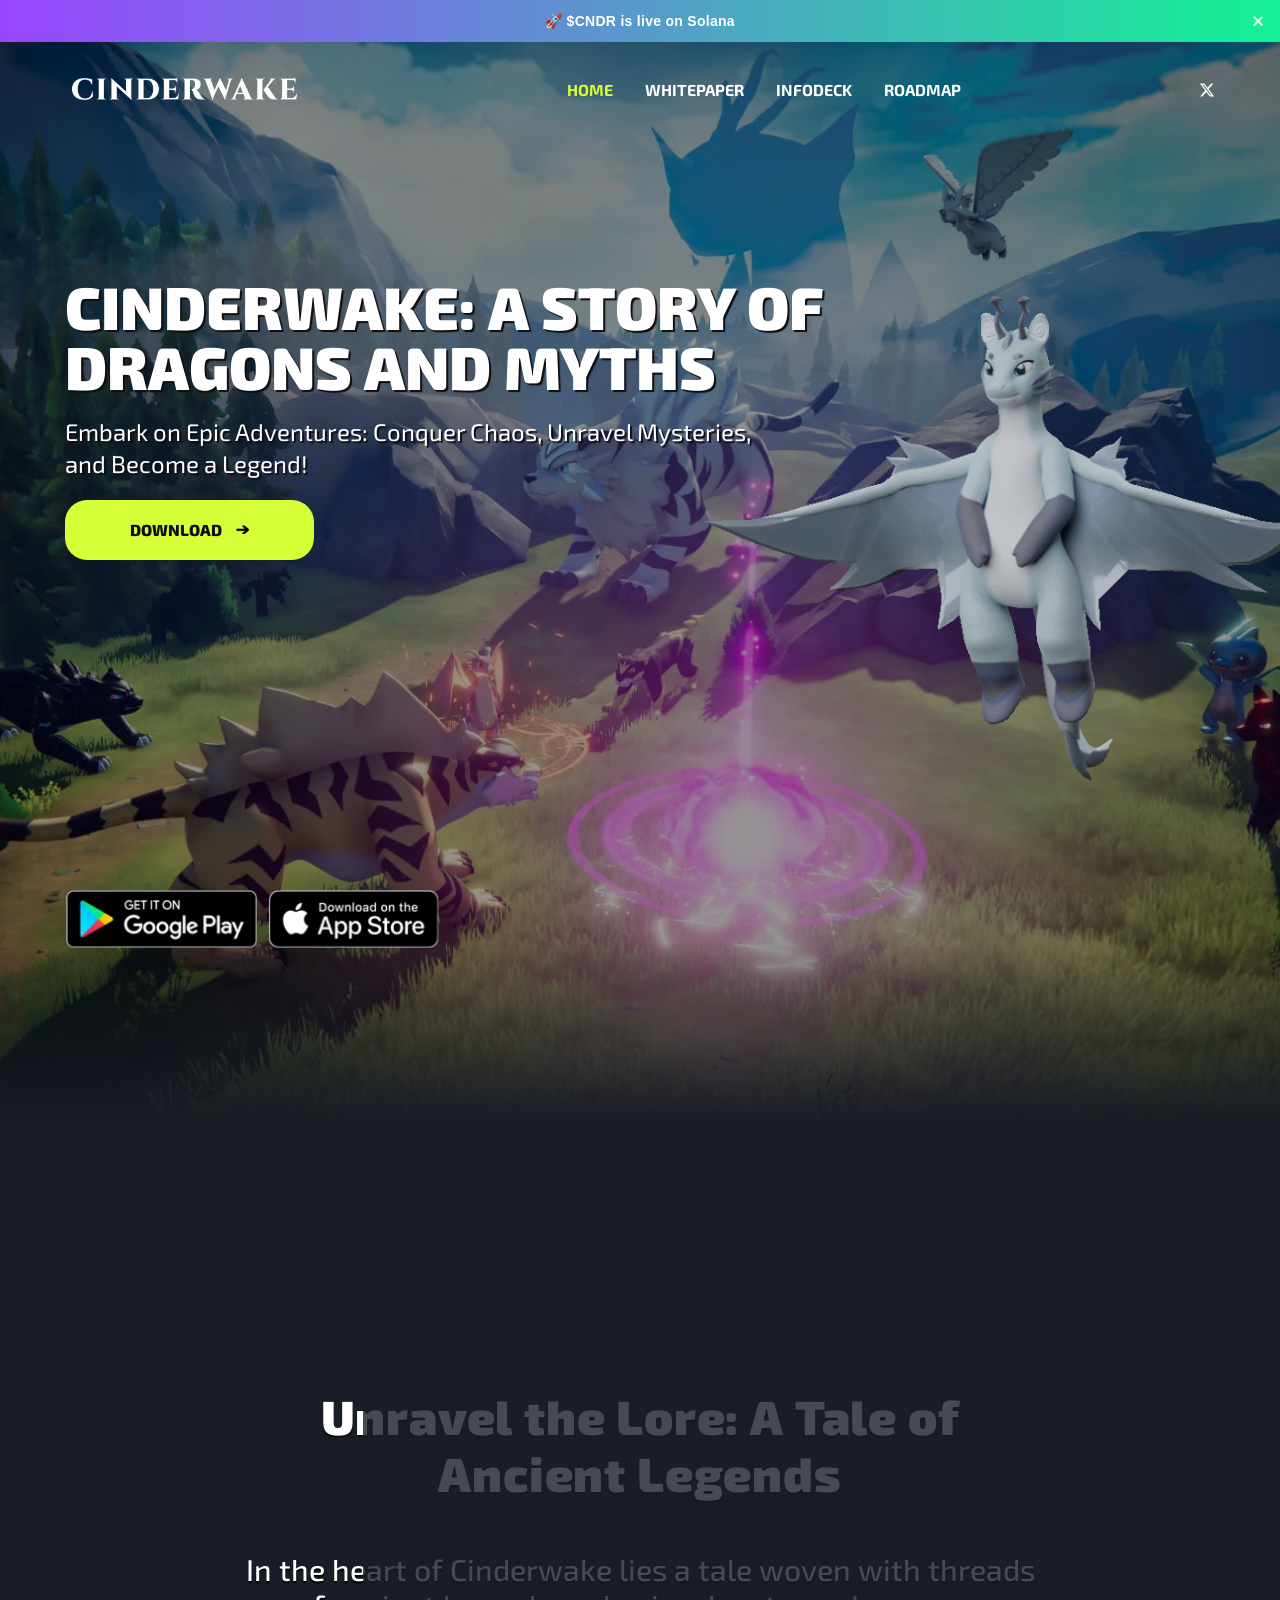
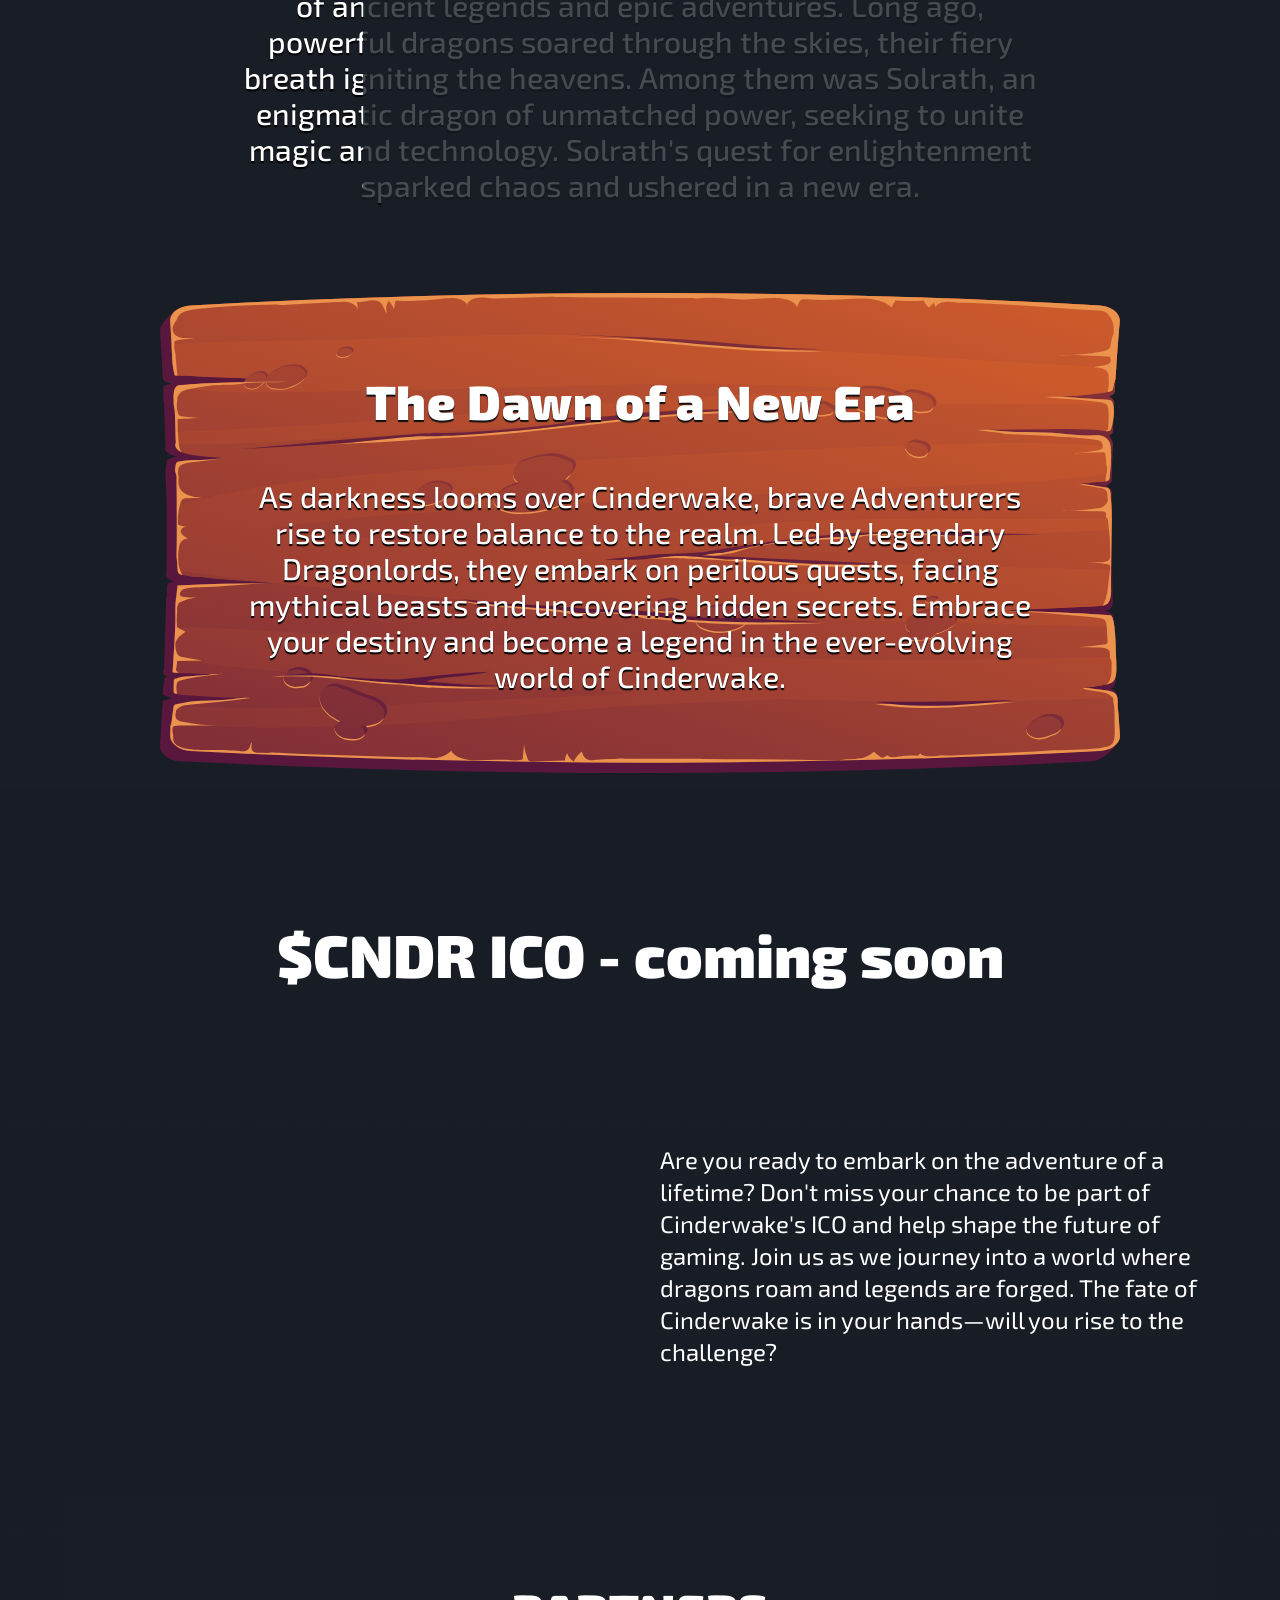
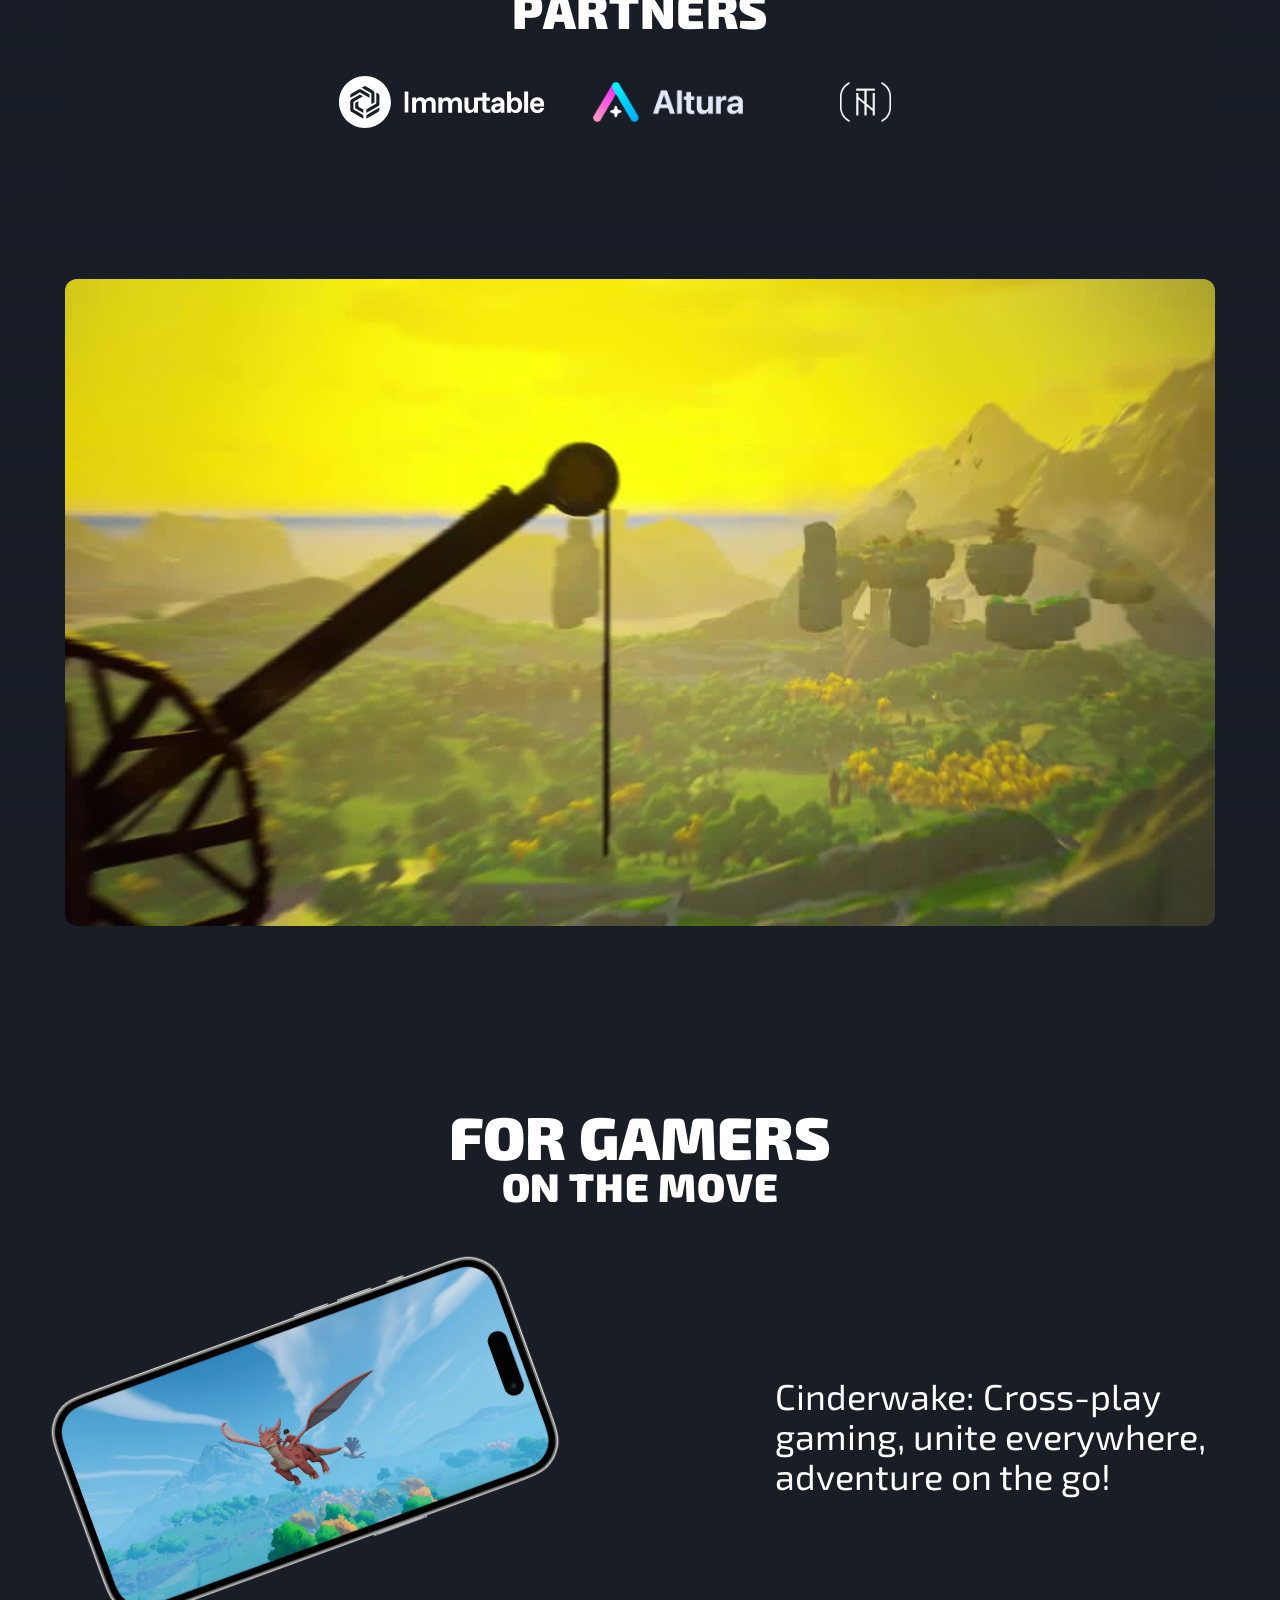
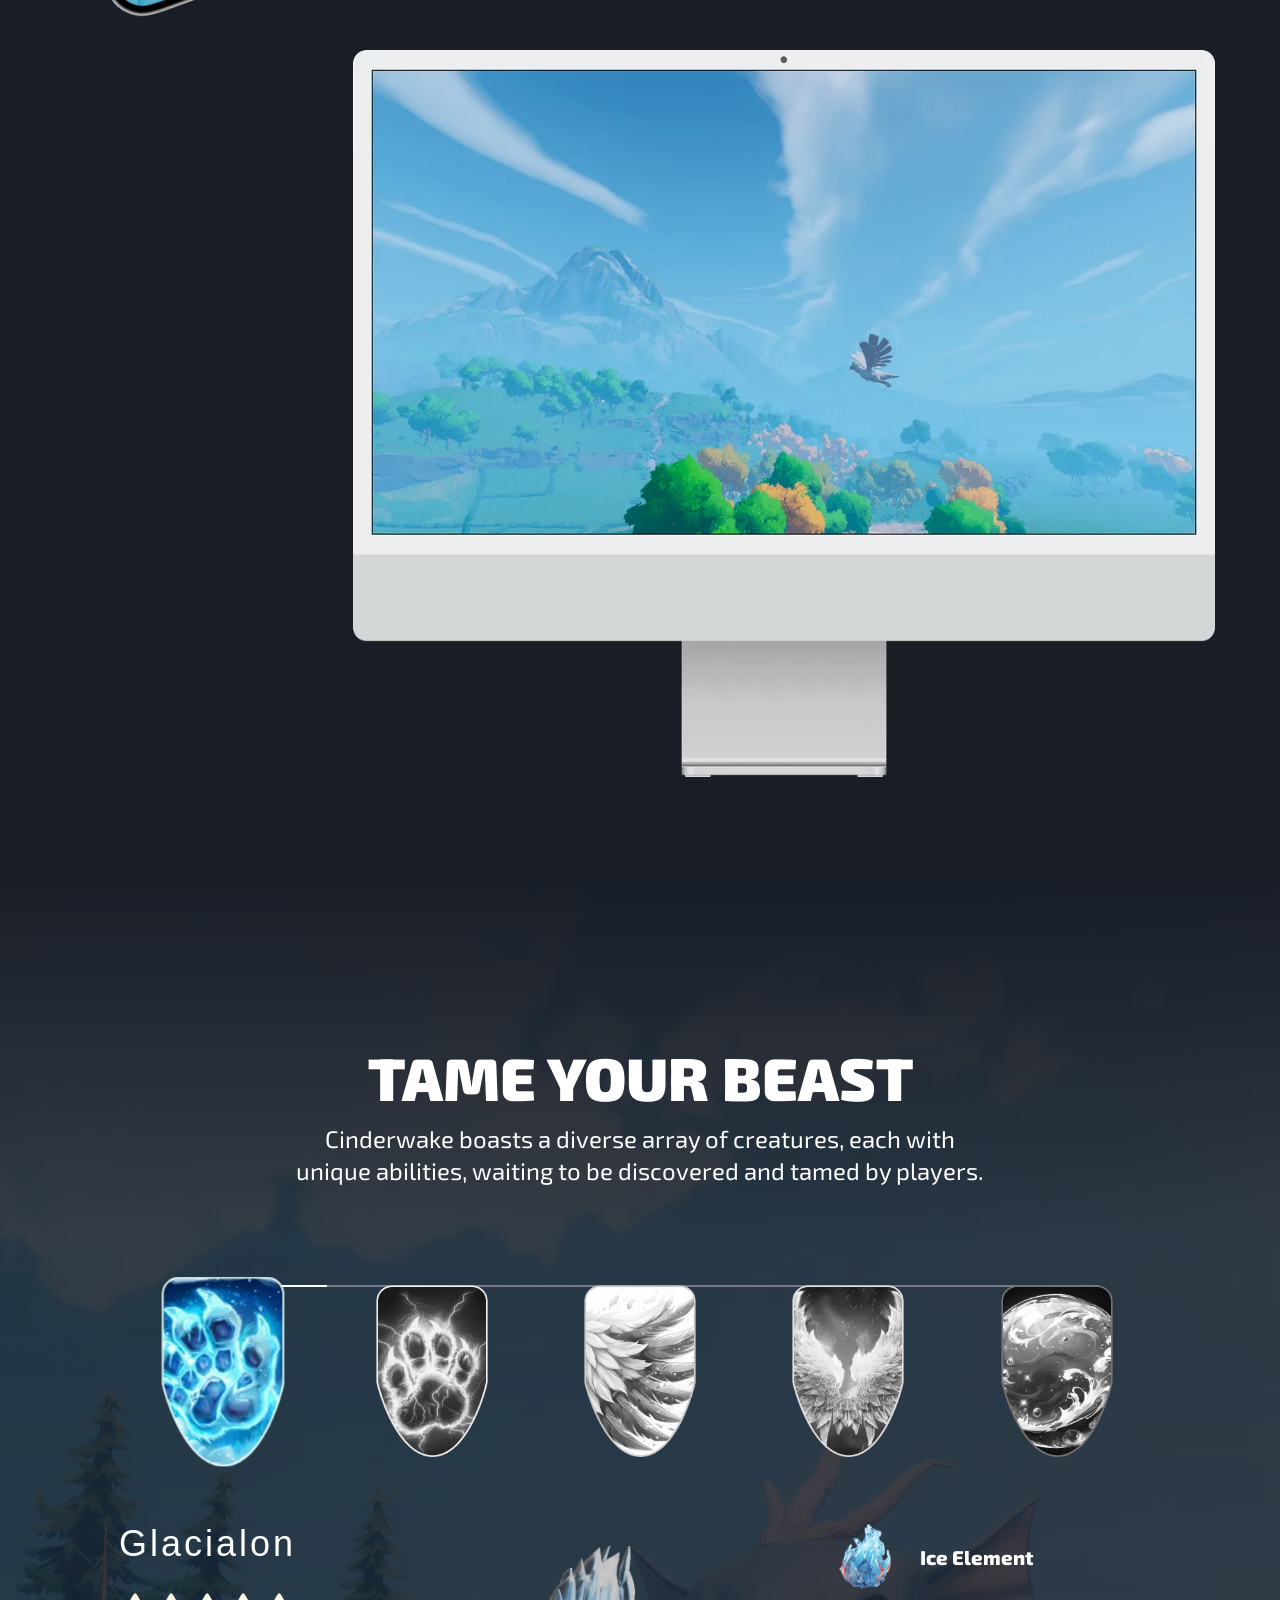
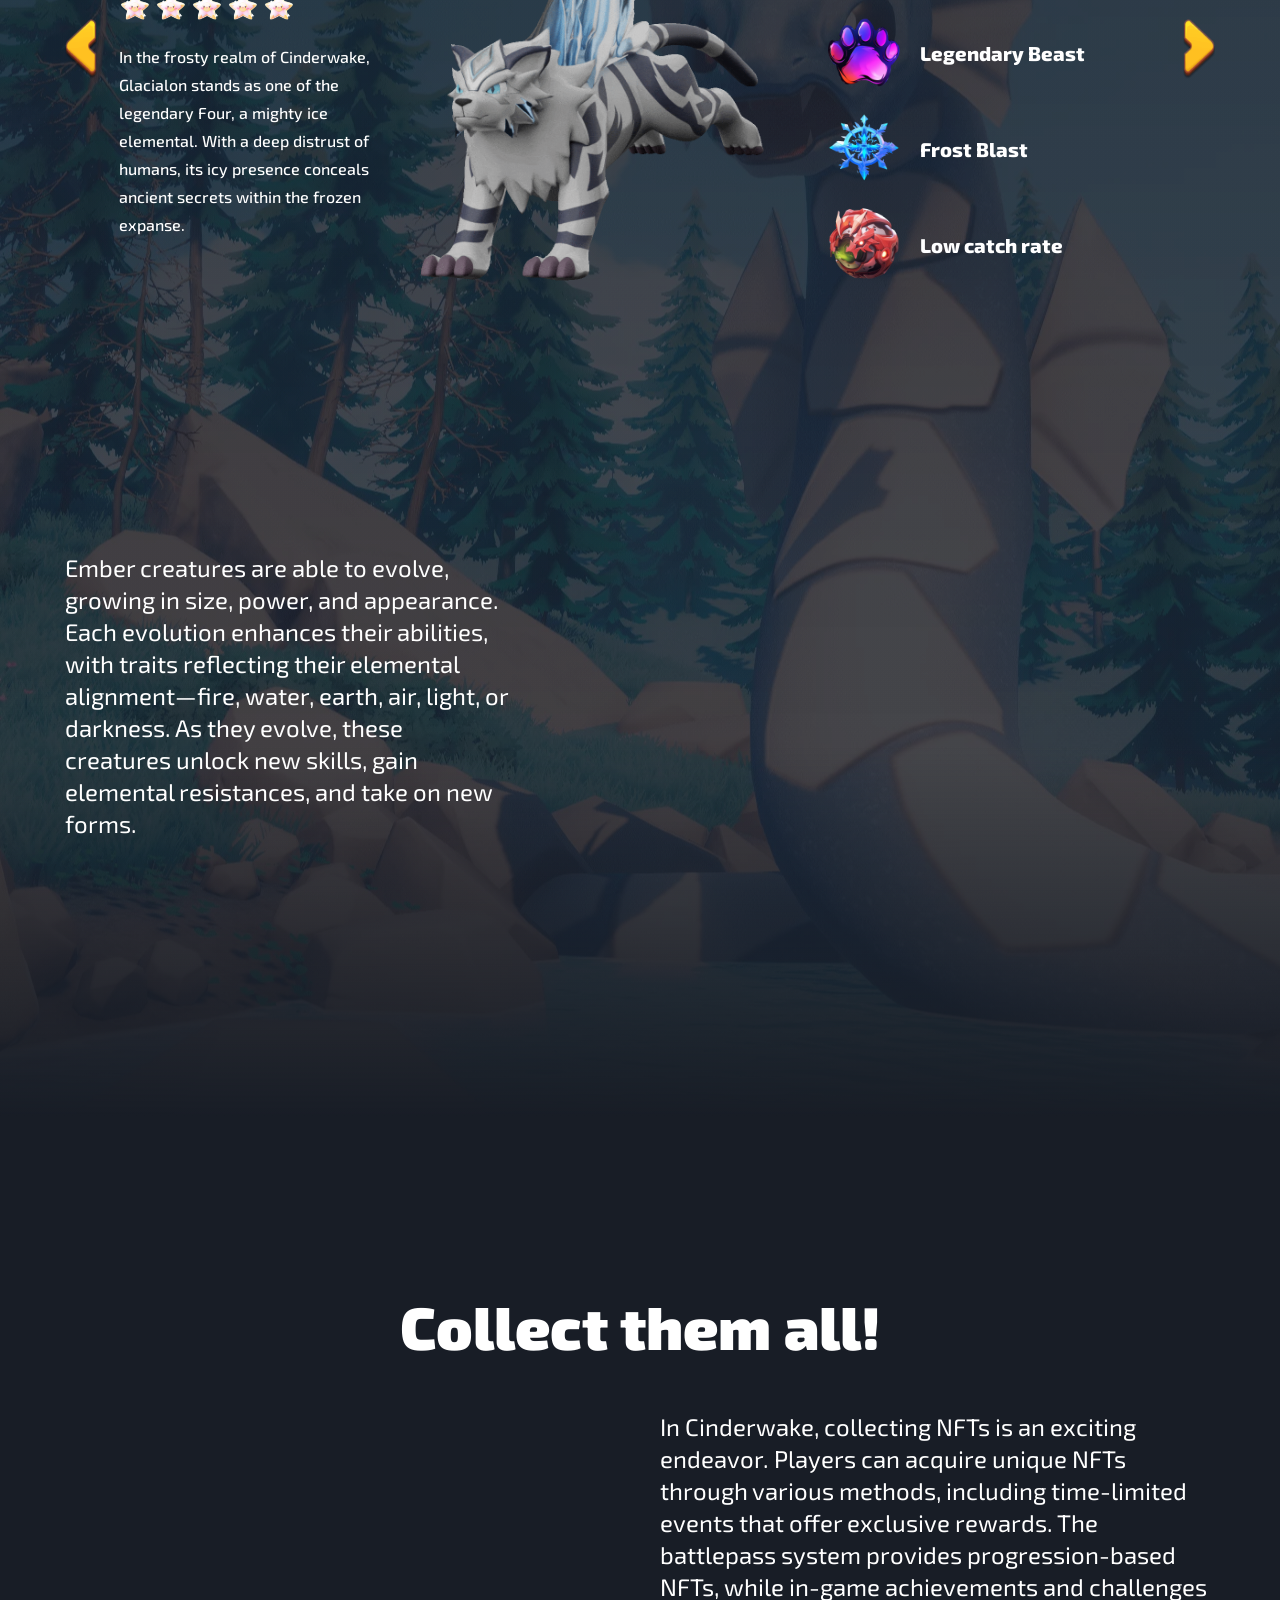
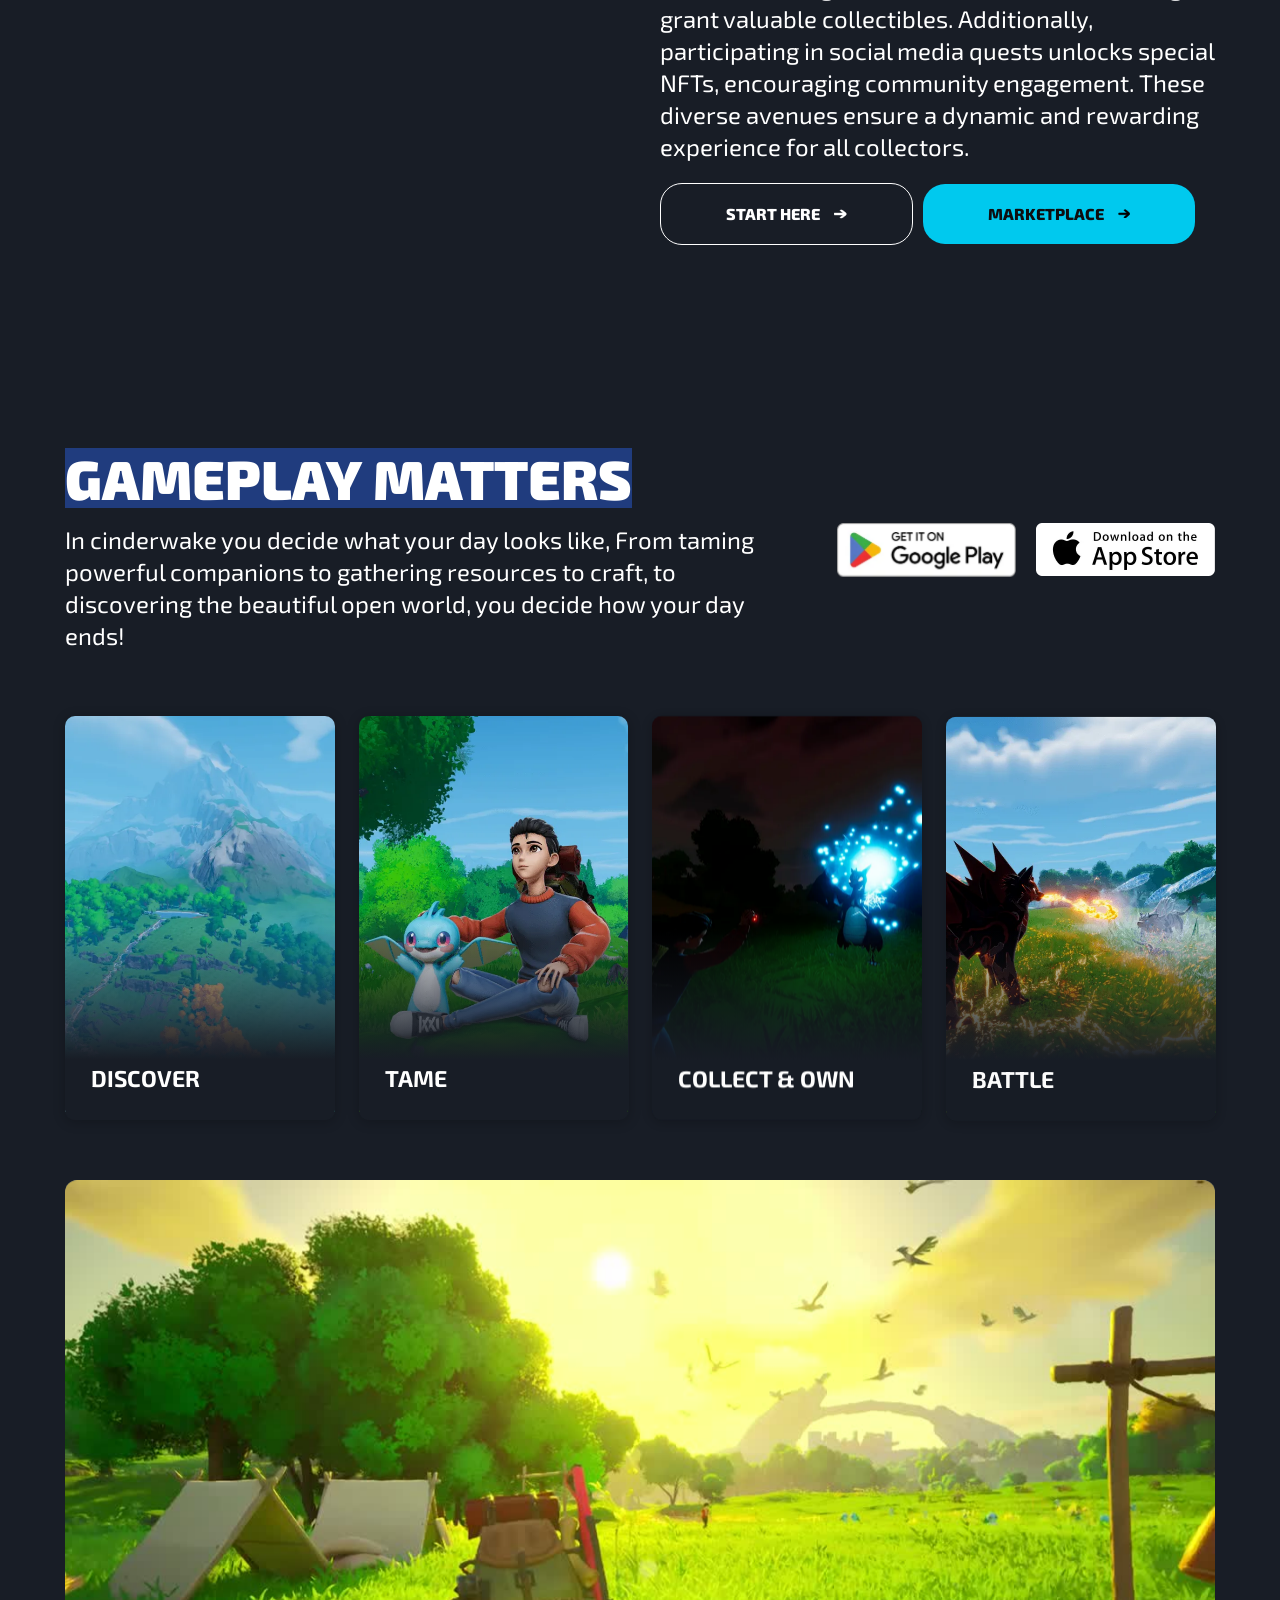
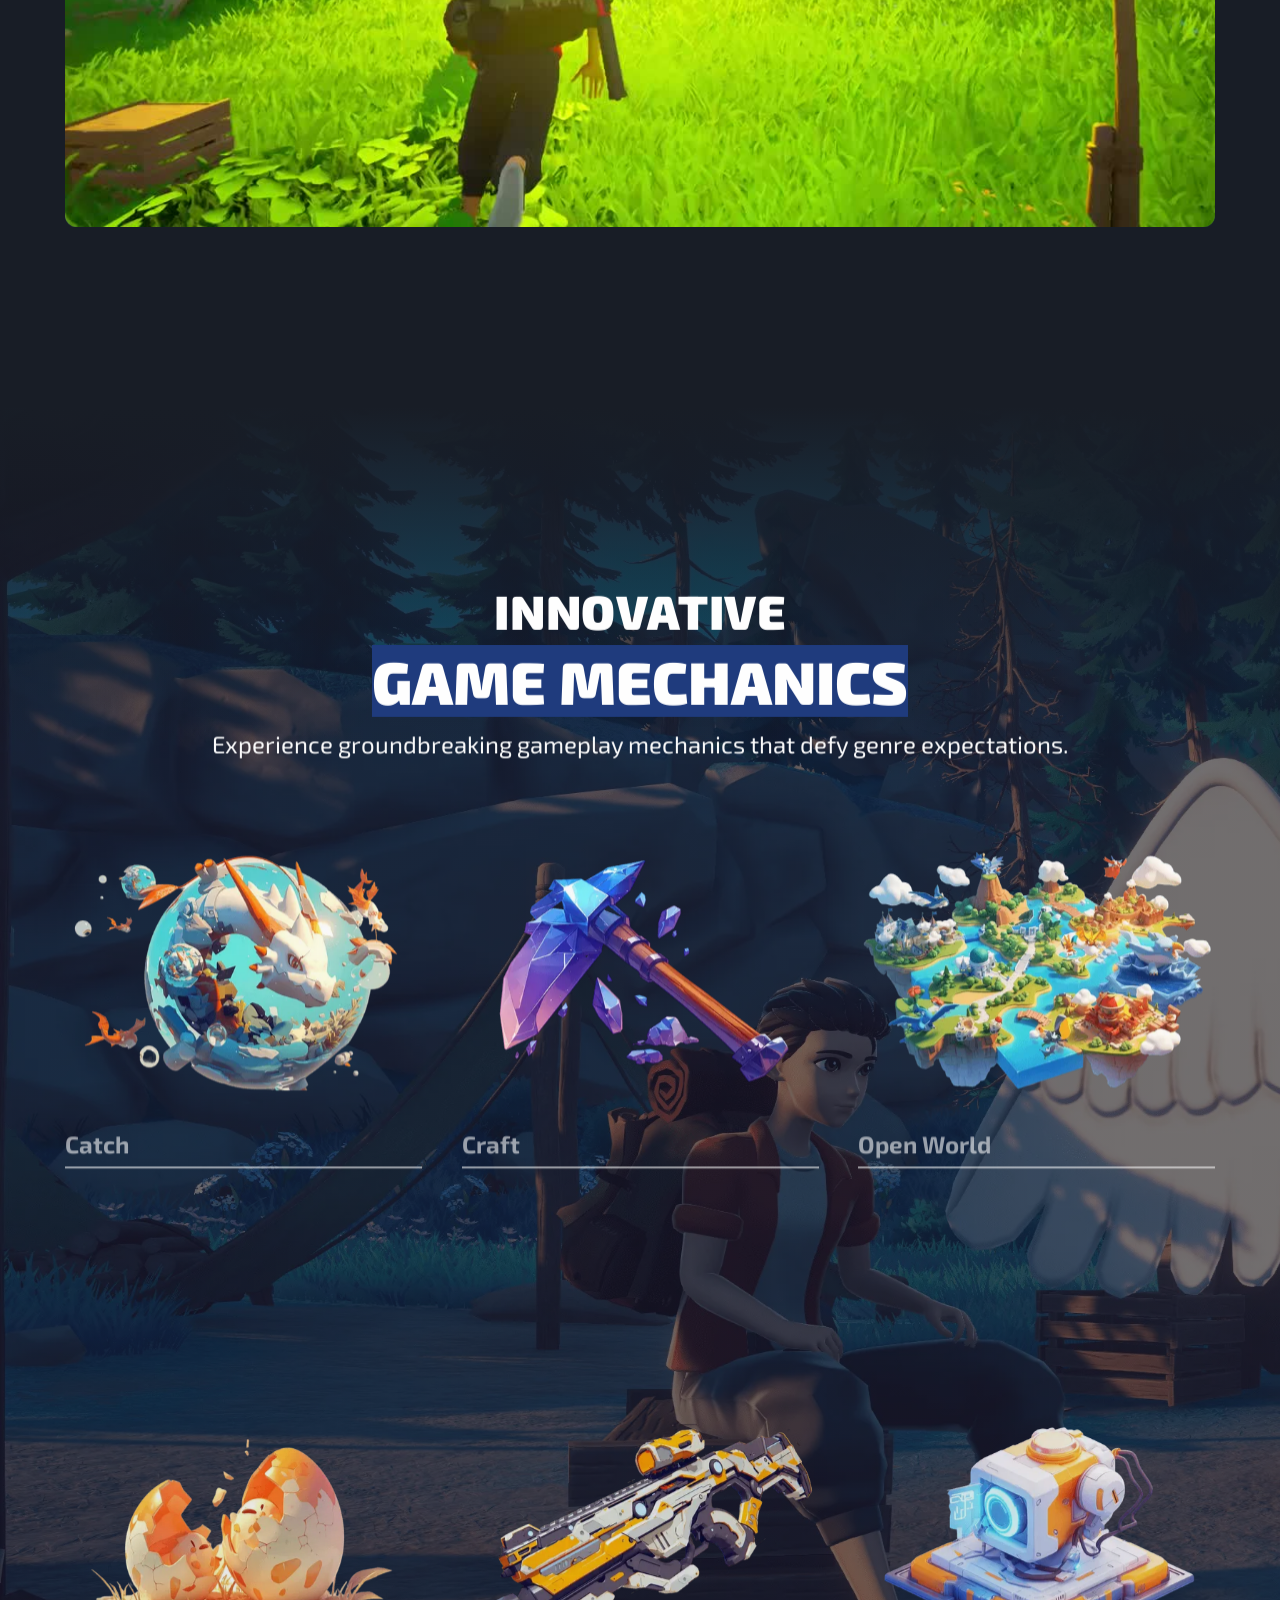
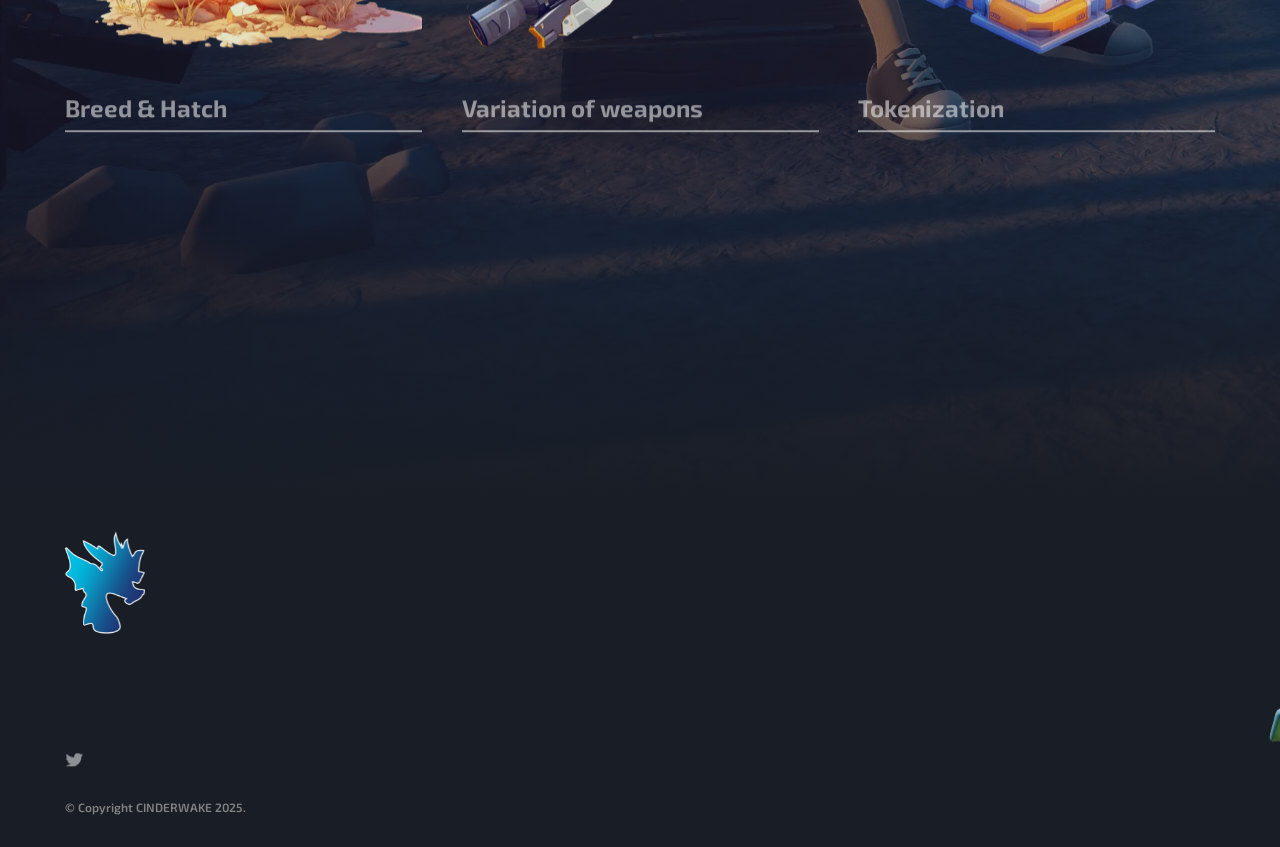
==== commit fd2bbd63: "Add "$CNDR is live on Solana" announcement banner Solana-gradient top banner on index.htm and roadma" ====
--- a/index.htm
+++ b/index.htm
@@ -13,7 +13,15 @@
   width: 100%;
   z-index: 2;
 }
-</style></head><body><div class="wrap"><div class="nav_wrapper"><div data-animation="default" class="nav_component w-nav" data-easing2="ease" fs-scrolldisable-element="smart-nav" data-easing="ease" data-collapse="medium" data-w-id="f334f4ee-39ba-2723-30ae-fa889d1e36ba" role="banner" data-duration="400"><div class="nav_container"><a href="index.htm" aria-current="page" class="nav_logo-link w-nav-brand w--current"><img src="65edb0c08d0f6e270a85b3d5/cinderwake-logo.png" loading="lazy" width="Auto" height="Auto" alt="" srcset="65edb0c08d0f6e270a85b3d5/cinderwake-logo.png 500w, 65edb0c08d0f6e270a85b3d5/cinderwake-logo.png 800w, 65edb0c08d0f6e270a85b3d5/cinderwake-logo.png 1080w, 65edb0c08d0f6e270a85b3d5/cinderwake-logo.png 1600w, 65edb0c08d0f6e270a85b3d5/cinderwake-logo.png 2400w" sizes="(max-width: 479px) 98vw, (max-width: 767px) 99vw, (max-width: 2400px) 100vw, 2400px" class="brand-image"></a><nav role="navigation" class="nav_menu w-nav-menu"><div class="nav_menu-left"><a href="index.htm" aria-current="page" class="nav_link w--current">Home</a><a href="#" onclick="return false;" title="Coming soon" target="_blank" class="soon-link w-inline-block"><div class="nav_link">Whitepaper</div></a><a href="#" onclick="return false;" title="Coming soon" class="nav_link">Infodeck</a><a href="roadmap.html" class="nav_link">Roadmap</a></div><div class="nav_menu-right is-tablet"><div class="nav_button-wrapper"><a href="https://x.com/cinderwakeio" target="_blank" class="opacity-hover w-inline-block"><div class="vectors-wrapper-3 w-embed"><svg xmlns="http://www.w3.org/2000/svg" viewbox="0 0 512 512"><!--!Font Awesome Free 6.5.1 by @fontawesome - https://fontawesome.com License - https://fontawesome.com/license/free Copyright 2024 Fonticons, Inc.--><path fill="currentColor" d="M389.2 48h70.6L305.6 224.2 487 464H345L233.7 318.6 106.5 464H35.8L200.7 275.5 26.8 48H172.4L272.9 180.9 389.2 48zM364.4 421.8h39.1L151.1 88h-42L364.4 421.8z"></path></svg></div></a></div></div></nav><div class="nav_menu-right is-desktop"><div class="nav_button-wrapper"><a href="https://x.com/cinderwakeio" target="_blank" class="opacity-hover w-inline-block"><div class="vectors-wrapper-3 w-embed"><svg xmlns="http://www.w3.org/2000/svg" viewbox="0 0 512 512"><!--!Font Awesome Free 6.5.1 by @fontawesome - https://fontawesome.com License - https://fontawesome.com/license/free Copyright 2024 Fonticons, Inc.--><path fill="currentColor" d="M389.2 48h70.6L305.6 224.2 487 464H345L233.7 318.6 106.5 464H35.8L200.7 275.5 26.8 48H172.4L272.9 180.9 389.2 48zM364.4 421.8h39.1L151.1 88h-42L364.4 421.8z"></path></svg></div></a></div></div><div class="nav_menu-button w-nav-button"><div class="menu-icon_component"><div class="menu-icon_line-top"></div><div class="menu-icon_line-middle"><div class="menu-icon_line-middle-inner"></div></div><div class="menu-icon_line-bottom"></div></div></div></div></div></div><section data-w-id="a7723823-02a9-8d58-5655-e41441740b2b" class="section section-hero"><div class="container hero-headline"><div class="hero-content-wrapper"><div class="hero-headline-block"><div class="margin-bottom-20"><h1 class="h1 uppercase text-white is-shadow fade-in-200">cinderwake: a story of dragons and myths</h1></div><div class="margin-bottom-20"><div class="text-2xl font-black text-white max-700 is-shadow fade-in-300">Embark on Epic Adventures: Conquer Chaos, Unravel Mysteries, and Become a Legend!</div></div></div><div class="hero-subline-block fade-in-400"><div class="button-holder"><a data-w-id="d642e198-6d1c-3097-1bf3-8dfb6da45130" href="#" target="_blank" class="button uppercase is-relative w-inline-block"><div class="text-black">DOwnload</div><img width="12.499999046325684" height="9.500020980834961" src="65edb0c08d0f6e270a85b3d5/65edb0c08d0f6e270a85b457_Vectors-Wrapper.svg" loading="lazy" alt="" class="arrow-icon-right"><div class="soon_text_wrapper is-button"><div>Coming Soon!</div></div></a></div></div></div></div><div class="hero-bottom"><div data-w-id="c48a6bb0-cd18-b48e-4b36-ca5091fdd652" style="-webkit-transform:translate3d(0, -50%, 0) scale3d(1, 0, 1) rotateX(0) rotateY(0) rotateZ(0) skew(0, 0);-moz-transform:translate3d(0, -50%, 0) scale3d(1, 0, 1) rotateX(0) rotateY(0) rotateZ(0) skew(0, 0);-ms-transform:translate3d(0, -50%, 0) scale3d(1, 0, 1) rotateX(0) rotateY(0) rotateZ(0) skew(0, 0);transform:translate3d(0, -50%, 0) scale3d(1, 0, 1) rotateX(0) rotateY(0) rotateZ(0) skew(0, 0)" class="hero-divider-block"></div><div class="container margin-top-60"><div class="hero-grid"><img src="65edb0c08d0f6e270a85b3d5/65f618ccc655e0d3935d068e_output_4ilmR5.gif" data-w-id="a7723823-02a9-8d58-5655-e41441740b52" style="opacity:0" height="Auto" alt="" class="hero-character-image fade-in-300"><div class="button-holder fade-in-400"><a data-w-id="4d4a6b0e-998b-bac3-342d-31954e5ce326" href="#" target="_blank" class="app-store-link-block w-inline-block"><img src="65edb0c08d0f6e270a85b3d5/65edb0c08d0f6e270a85b49e_googleplay%201.webp" loading="lazy" width="192.9051971435547" height="57.52293395996094" alt="" class="googleplay-1"><div class="soon_text_wrapper is-button"><div>Coming Soon!</div></div></a><a data-w-id="3bd27390-7dbf-4a46-828b-818b41edd09a" href="#" target="_blank" class="app-store-link-block w-inline-block"><img src="65edb0c08d0f6e270a85b3d5/65edb0c08d0f6e270a85b49f_App%20Store.webp" loading="lazy" width="170.82568359375" height="57.52293395996094" alt="" class="googleplay-1"><div class="soon_text_wrapper is-button"><div>Coming Soon!</div></div></a></div></div></div></div></section><section class="section more-bg"><div class="about-wrapper"><div class="w-layout-blockcontainer container is-more-info w-container"><div class="section-padding"><div class="more-info-wrapper no-bg"><div class="text-center"><h3 class="h2 tracking-wide is-shadow split-lines">Unravel the Lore: A Tale of Ancient Legends</h3><div class="spacer"></div><p class="lore_text split-lines">In the heart of Cinderwake lies a tale woven with threads of ancient legends and epic adventures. Long ago, powerful dragons soared through the skies, their fiery breath igniting the heavens. Among them was Solrath, an enigmatic dragon of unmatched power, seeking to unite magic and technology. Solrath&#x27;s quest for enlightenment sparked chaos and ushered in a new era.</p></div></div><div class="more-info-wrapper fade-in-100"><div class="text-center is-lore"><h3 class="h2 tracking-wide is-shadow fade-in-200">The Dawn of a New Era</h3><div class="spacer"></div><p class="lore_text fade-in-300">As darkness looms over Cinderwake, brave Adventurers rise to restore balance to the realm. Led by legendary Dragonlords, they embark on perilous quests, facing mythical beasts and uncovering hidden secrets. Embrace your destiny and become a legend in the ever-evolving world of Cinderwake.</p></div></div></div></div></div><div class="coming-soon_wrapper"><div class="w-layout-blockcontainer container w-container"><div class="section-title-center"><h2 class="h1 fade-in-100">$CNDR ICO - coming soon</h2></div><div class="_2-col-grid"><img class="about-us-thumbnail fade-in-200" src="65edb0c08d0f6e270a85b3d5/65f2935d1f2b91ff16ddca62_bak2%20%281%29.webp" width="960" height="Auto" alt="" style="opacity:0" sizes="(max-width: 767px) 100vw, (max-width: 991px) 728px, 940px" data-w-id="5e5fc175-643e-6769-7818-ce65700ba892" loading="lazy" srcset="65edb0c08d0f6e270a85b3d5/65f2935d1f2b91ff16ddca62_bak2%20%281%29-p-500.webp 500w, 65edb0c08d0f6e270a85b3d5/65f2935d1f2b91ff16ddca62_bak2%20%281%29-p-800.webp 800w, 65edb0c08d0f6e270a85b3d5/65f2935d1f2b91ff16ddca62_bak2%20%281%29-p-1080.webp 1080w, 65edb0c08d0f6e270a85b3d5/65f2935d1f2b91ff16ddca62_bak2%20%281%29-p-1600.webp 1600w, 65edb0c08d0f6e270a85b3d5/65f2935d1f2b91ff16ddca62_bak2%20%281%29.webp 1920w"><div class="flex-tabs fade-in-300"><div class="text-2xl font-black text-white max-700">Are you ready to embark on the adventure of a lifetime? Don&#x27;t miss your chance to be part of Cinderwake&#x27;s ICO and help shape the future of gaming. Join us as we journey into a world where dragons roam and legends are forged. The fate of Cinderwake is in your hands—will you rise to the challenge?</div></div></div><section><section class="section team"><div class="w-layout-blockcontainer container w-container"><div class="section-header"><div class="flex vertical center"><h2 class="h2 tracking-wide uppercase fade-in-100"><span class="text-white">Partners</span></h2></div></div><div class="margin-top-40"><div class="partners_component fade-in-200"><img src="65edb0c08d0f6e270a85b3d5/66fbb50816ae048b2cda8897_immutable-logo-white.svg" loading="lazy" alt="" class="partners_logo is-0"><img src="65edb0c08d0f6e270a85b3d5/66278312f58b07af697357b2_altura.png" loading="lazy" alt="" class="partners_logo is-1"><img src="65edb0c08d0f6e270a85b3d5/662890a621e8e2d65fab3cbe_nt%20whitee.webp" loading="lazy" alt="" class="partners_logo is-1"></div></div></div></section></section><div class="video-block fade-in-200"><div data-w-id="c87f9d63-1d60-4709-1578-62d084c8dc39" class="video-holder"><div data-poster-url="https://cdn.prod.website-files.com/65edb0c08d0f6e270a85b3d5%2F66c301d00990d6af0f45820d_emberwebsite2-poster-00001.jpg" data-video-urls="https://cdn.prod.website-files.com/65edb0c08d0f6e270a85b3d5%2F66c301d00990d6af0f45820d_emberwebsite2-transcode.mp4,https://cdn.prod.website-files.com/65edb0c08d0f6e270a85b3d5%2F66c301d00990d6af0f45820d_emberwebsite2-transcode.webm" data-autoplay="true" data-loop="true" data-wf-ignore="true" class="section-video w-background-video w-background-video-atom"><video id="c87f9d63-1d60-4709-1578-62d084c8dc3a-video" autoplay="" loop="" style="background-image:url(&quot;65edb0c08d0f6e270a85b3d566c301d00990d6af0f45820d_emberwebsite2-poster-00001.jpg&quot;)" muted="" playsinline="" data-wf-ignore="true" data-object-fit="cover"><source src="65edb0c08d0f6e270a85b3d566c301d00990d6af0f45820d_emberwebsite2-transcode.mp4" data-wf-ignore="true"><source src="65edb0c08d0f6e270a85b3d566c301d00990d6af0f45820d_emberwebsite2-transcode.webm" data-wf-ignore="true"></video><noscript><style>
+</style></head><body><style>
+:root{--cndr-banner-h:42px}
+#cndr-solana-banner{position:relative;z-index:1000;display:flex;align-items:center;justify-content:center;gap:8px;height:var(--cndr-banner-h);padding:0 44px;box-sizing:border-box;font-family:Arial,Helvetica,system-ui,sans-serif;font-size:14px;font-weight:700;color:#fff;text-align:center;letter-spacing:.02em;background:linear-gradient(90deg,#9945FF 0%,#14F195 100%);overflow:hidden;white-space:nowrap;}
+#cndr-solana-banner strong{font-weight:800}
+.nav_wrapper{top:var(--cndr-banner-h)!important}
+#cndr-solana-banner button{position:absolute;right:12px;top:50%;transform:translateY(-50%);background:transparent;border:0;color:#fff;font-size:20px;line-height:1;cursor:pointer;opacity:.85;padding:0 4px;}
+#cndr-solana-banner button:hover{opacity:1}
+</style>
+<div id="cndr-solana-banner" role="region" aria-label="Announcement"><span>🚀 <strong>$CNDR</strong> is live on Solana</span><button type="button" aria-label="Dismiss announcement" onclick="this.parentNode.style.display='none';document.documentElement.style.setProperty('--cndr-banner-h','0px');">×</button></div><div class="wrap"><div class="nav_wrapper"><div data-animation="default" class="nav_component w-nav" data-easing2="ease" fs-scrolldisable-element="smart-nav" data-easing="ease" data-collapse="medium" data-w-id="f334f4ee-39ba-2723-30ae-fa889d1e36ba" role="banner" data-duration="400"><div class="nav_container"><a href="index.htm" aria-current="page" class="nav_logo-link w-nav-brand w--current"><img src="65edb0c08d0f6e270a85b3d5/cinderwake-logo.png" loading="lazy" width="Auto" height="Auto" alt="" srcset="65edb0c08d0f6e270a85b3d5/cinderwake-logo.png 500w, 65edb0c08d0f6e270a85b3d5/cinderwake-logo.png 800w, 65edb0c08d0f6e270a85b3d5/cinderwake-logo.png 1080w, 65edb0c08d0f6e270a85b3d5/cinderwake-logo.png 1600w, 65edb0c08d0f6e270a85b3d5/cinderwake-logo.png 2400w" sizes="(max-width: 479px) 98vw, (max-width: 767px) 99vw, (max-width: 2400px) 100vw, 2400px" class="brand-image"></a><nav role="navigation" class="nav_menu w-nav-menu"><div class="nav_menu-left"><a href="index.htm" aria-current="page" class="nav_link w--current">Home</a><a href="#" onclick="return false;" title="Coming soon" target="_blank" class="soon-link w-inline-block"><div class="nav_link">Whitepaper</div></a><a href="#" onclick="return false;" title="Coming soon" class="nav_link">Infodeck</a><a href="roadmap.html" class="nav_link">Roadmap</a></div><div class="nav_menu-right is-tablet"><div class="nav_button-wrapper"><a href="https://x.com/cinderwakeio" target="_blank" class="opacity-hover w-inline-block"><div class="vectors-wrapper-3 w-embed"><svg xmlns="http://www.w3.org/2000/svg" viewbox="0 0 512 512"><!--!Font Awesome Free 6.5.1 by @fontawesome - https://fontawesome.com License - https://fontawesome.com/license/free Copyright 2024 Fonticons, Inc.--><path fill="currentColor" d="M389.2 48h70.6L305.6 224.2 487 464H345L233.7 318.6 106.5 464H35.8L200.7 275.5 26.8 48H172.4L272.9 180.9 389.2 48zM364.4 421.8h39.1L151.1 88h-42L364.4 421.8z"></path></svg></div></a></div></div></nav><div class="nav_menu-right is-desktop"><div class="nav_button-wrapper"><a href="https://x.com/cinderwakeio" target="_blank" class="opacity-hover w-inline-block"><div class="vectors-wrapper-3 w-embed"><svg xmlns="http://www.w3.org/2000/svg" viewbox="0 0 512 512"><!--!Font Awesome Free 6.5.1 by @fontawesome - https://fontawesome.com License - https://fontawesome.com/license/free Copyright 2024 Fonticons, Inc.--><path fill="currentColor" d="M389.2 48h70.6L305.6 224.2 487 464H345L233.7 318.6 106.5 464H35.8L200.7 275.5 26.8 48H172.4L272.9 180.9 389.2 48zM364.4 421.8h39.1L151.1 88h-42L364.4 421.8z"></path></svg></div></a></div></div><div class="nav_menu-button w-nav-button"><div class="menu-icon_component"><div class="menu-icon_line-top"></div><div class="menu-icon_line-middle"><div class="menu-icon_line-middle-inner"></div></div><div class="menu-icon_line-bottom"></div></div></div></div></div></div><section data-w-id="a7723823-02a9-8d58-5655-e41441740b2b" class="section section-hero"><div class="container hero-headline"><div class="hero-content-wrapper"><div class="hero-headline-block"><div class="margin-bottom-20"><h1 class="h1 uppercase text-white is-shadow fade-in-200">cinderwake: a story of dragons and myths</h1></div><div class="margin-bottom-20"><div class="text-2xl font-black text-white max-700 is-shadow fade-in-300">Embark on Epic Adventures: Conquer Chaos, Unravel Mysteries, and Become a Legend!</div></div></div><div class="hero-subline-block fade-in-400"><div class="button-holder"><a data-w-id="d642e198-6d1c-3097-1bf3-8dfb6da45130" href="#" target="_blank" class="button uppercase is-relative w-inline-block"><div class="text-black">DOwnload</div><img width="12.499999046325684" height="9.500020980834961" src="65edb0c08d0f6e270a85b3d5/65edb0c08d0f6e270a85b457_Vectors-Wrapper.svg" loading="lazy" alt="" class="arrow-icon-right"><div class="soon_text_wrapper is-button"><div>Coming Soon!</div></div></a></div></div></div></div><div class="hero-bottom"><div data-w-id="c48a6bb0-cd18-b48e-4b36-ca5091fdd652" style="-webkit-transform:translate3d(0, -50%, 0) scale3d(1, 0, 1) rotateX(0) rotateY(0) rotateZ(0) skew(0, 0);-moz-transform:translate3d(0, -50%, 0) scale3d(1, 0, 1) rotateX(0) rotateY(0) rotateZ(0) skew(0, 0);-ms-transform:translate3d(0, -50%, 0) scale3d(1, 0, 1) rotateX(0) rotateY(0) rotateZ(0) skew(0, 0);transform:translate3d(0, -50%, 0) scale3d(1, 0, 1) rotateX(0) rotateY(0) rotateZ(0) skew(0, 0)" class="hero-divider-block"></div><div class="container margin-top-60"><div class="hero-grid"><img src="65edb0c08d0f6e270a85b3d5/65f618ccc655e0d3935d068e_output_4ilmR5.gif" data-w-id="a7723823-02a9-8d58-5655-e41441740b52" style="opacity:0" height="Auto" alt="" class="hero-character-image fade-in-300"><div class="button-holder fade-in-400"><a data-w-id="4d4a6b0e-998b-bac3-342d-31954e5ce326" href="#" target="_blank" class="app-store-link-block w-inline-block"><img src="65edb0c08d0f6e270a85b3d5/65edb0c08d0f6e270a85b49e_googleplay%201.webp" loading="lazy" width="192.9051971435547" height="57.52293395996094" alt="" class="googleplay-1"><div class="soon_text_wrapper is-button"><div>Coming Soon!</div></div></a><a data-w-id="3bd27390-7dbf-4a46-828b-818b41edd09a" href="#" target="_blank" class="app-store-link-block w-inline-block"><img src="65edb0c08d0f6e270a85b3d5/65edb0c08d0f6e270a85b49f_App%20Store.webp" loading="lazy" width="170.82568359375" height="57.52293395996094" alt="" class="googleplay-1"><div class="soon_text_wrapper is-button"><div>Coming Soon!</div></div></a></div></div></div></div></section><section class="section more-bg"><div class="about-wrapper"><div class="w-layout-blockcontainer container is-more-info w-container"><div class="section-padding"><div class="more-info-wrapper no-bg"><div class="text-center"><h3 class="h2 tracking-wide is-shadow split-lines">Unravel the Lore: A Tale of Ancient Legends</h3><div class="spacer"></div><p class="lore_text split-lines">In the heart of Cinderwake lies a tale woven with threads of ancient legends and epic adventures. Long ago, powerful dragons soared through the skies, their fiery breath igniting the heavens. Among them was Solrath, an enigmatic dragon of unmatched power, seeking to unite magic and technology. Solrath&#x27;s quest for enlightenment sparked chaos and ushered in a new era.</p></div></div><div class="more-info-wrapper fade-in-100"><div class="text-center is-lore"><h3 class="h2 tracking-wide is-shadow fade-in-200">The Dawn of a New Era</h3><div class="spacer"></div><p class="lore_text fade-in-300">As darkness looms over Cinderwake, brave Adventurers rise to restore balance to the realm. Led by legendary Dragonlords, they embark on perilous quests, facing mythical beasts and uncovering hidden secrets. Embrace your destiny and become a legend in the ever-evolving world of Cinderwake.</p></div></div></div></div></div><div class="coming-soon_wrapper"><div class="w-layout-blockcontainer container w-container"><div class="section-title-center"><h2 class="h1 fade-in-100">$CNDR ICO - coming soon</h2></div><div class="_2-col-grid"><img class="about-us-thumbnail fade-in-200" src="65edb0c08d0f6e270a85b3d5/65f2935d1f2b91ff16ddca62_bak2%20%281%29.webp" width="960" height="Auto" alt="" style="opacity:0" sizes="(max-width: 767px) 100vw, (max-width: 991px) 728px, 940px" data-w-id="5e5fc175-643e-6769-7818-ce65700ba892" loading="lazy" srcset="65edb0c08d0f6e270a85b3d5/65f2935d1f2b91ff16ddca62_bak2%20%281%29-p-500.webp 500w, 65edb0c08d0f6e270a85b3d5/65f2935d1f2b91ff16ddca62_bak2%20%281%29-p-800.webp 800w, 65edb0c08d0f6e270a85b3d5/65f2935d1f2b91ff16ddca62_bak2%20%281%29-p-1080.webp 1080w, 65edb0c08d0f6e270a85b3d5/65f2935d1f2b91ff16ddca62_bak2%20%281%29-p-1600.webp 1600w, 65edb0c08d0f6e270a85b3d5/65f2935d1f2b91ff16ddca62_bak2%20%281%29.webp 1920w"><div class="flex-tabs fade-in-300"><div class="text-2xl font-black text-white max-700">Are you ready to embark on the adventure of a lifetime? Don&#x27;t miss your chance to be part of Cinderwake&#x27;s ICO and help shape the future of gaming. Join us as we journey into a world where dragons roam and legends are forged. The fate of Cinderwake is in your hands—will you rise to the challenge?</div></div></div><section><section class="section team"><div class="w-layout-blockcontainer container w-container"><div class="section-header"><div class="flex vertical center"><h2 class="h2 tracking-wide uppercase fade-in-100"><span class="text-white">Partners</span></h2></div></div><div class="margin-top-40"><div class="partners_component fade-in-200"><img src="65edb0c08d0f6e270a85b3d5/66fbb50816ae048b2cda8897_immutable-logo-white.svg" loading="lazy" alt="" class="partners_logo is-0"><img src="65edb0c08d0f6e270a85b3d5/66278312f58b07af697357b2_altura.png" loading="lazy" alt="" class="partners_logo is-1"><img src="65edb0c08d0f6e270a85b3d5/662890a621e8e2d65fab3cbe_nt%20whitee.webp" loading="lazy" alt="" class="partners_logo is-1"></div></div></div></section></section><div class="video-block fade-in-200"><div data-w-id="c87f9d63-1d60-4709-1578-62d084c8dc39" class="video-holder"><div data-poster-url="https://cdn.prod.website-files.com/65edb0c08d0f6e270a85b3d5%2F66c301d00990d6af0f45820d_emberwebsite2-poster-00001.jpg" data-video-urls="https://cdn.prod.website-files.com/65edb0c08d0f6e270a85b3d5%2F66c301d00990d6af0f45820d_emberwebsite2-transcode.mp4,https://cdn.prod.website-files.com/65edb0c08d0f6e270a85b3d5%2F66c301d00990d6af0f45820d_emberwebsite2-transcode.webm" data-autoplay="true" data-loop="true" data-wf-ignore="true" class="section-video w-background-video w-background-video-atom"><video id="c87f9d63-1d60-4709-1578-62d084c8dc3a-video" autoplay="" loop="" style="background-image:url(&quot;65edb0c08d0f6e270a85b3d566c301d00990d6af0f45820d_emberwebsite2-poster-00001.jpg&quot;)" muted="" playsinline="" data-wf-ignore="true" data-object-fit="cover"><source src="65edb0c08d0f6e270a85b3d566c301d00990d6af0f45820d_emberwebsite2-transcode.mp4" data-wf-ignore="true"><source src="65edb0c08d0f6e270a85b3d566c301d00990d6af0f45820d_emberwebsite2-transcode.webm" data-wf-ignore="true"></video><noscript><style>
   [data-wf-bgvideo-fallback-img] {
     display: none;
   }
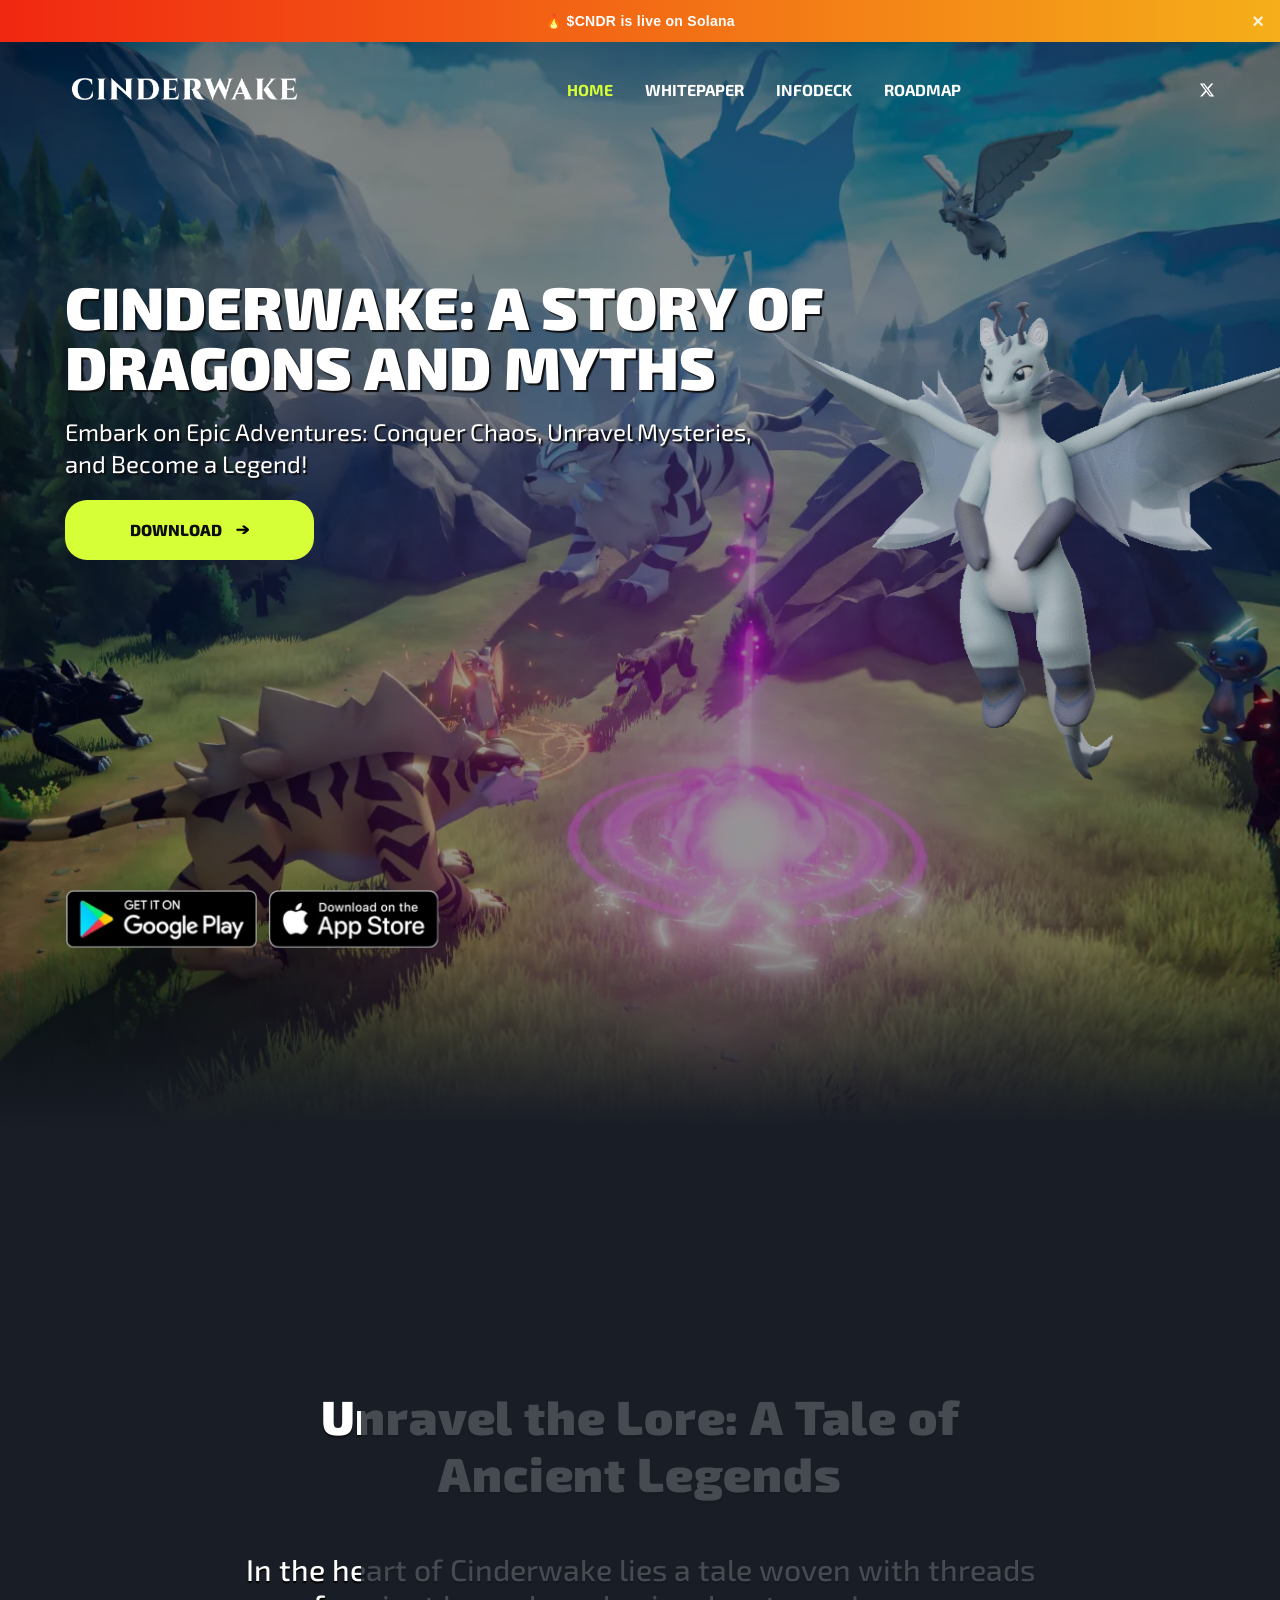
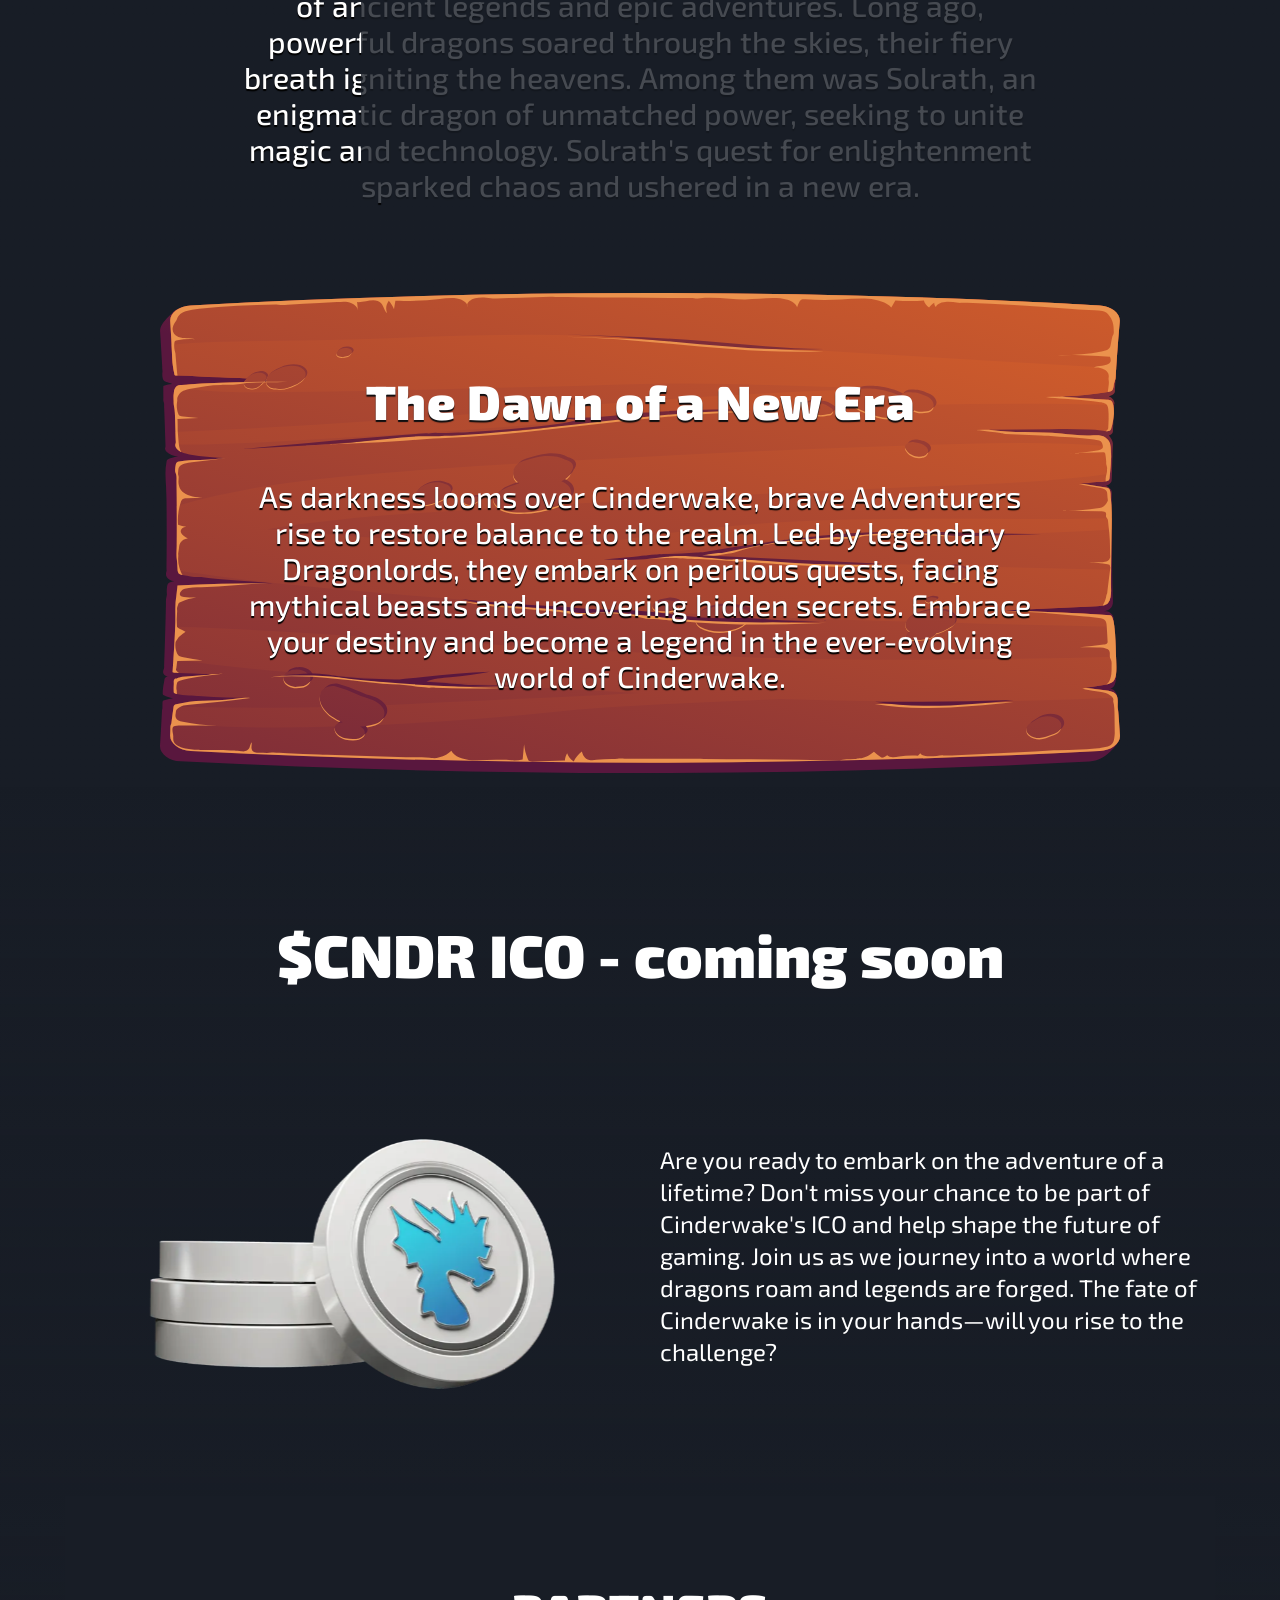
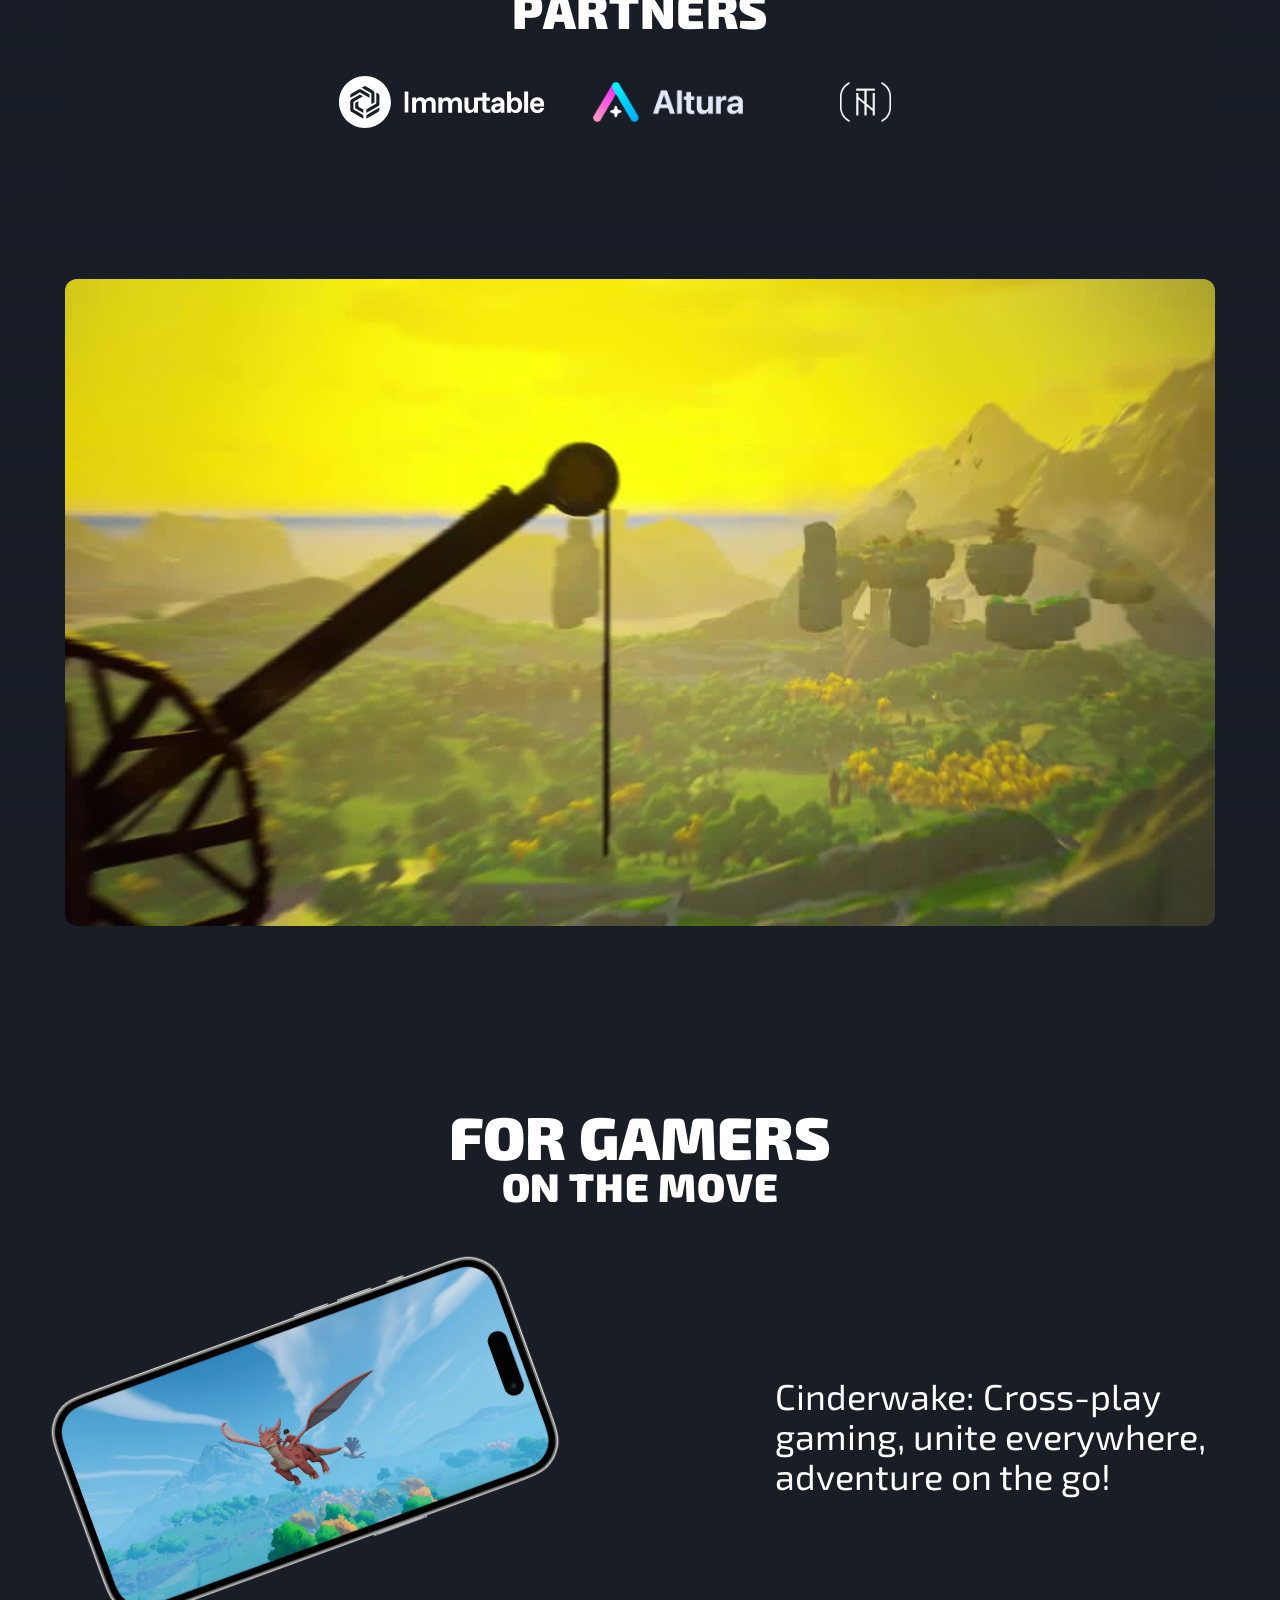
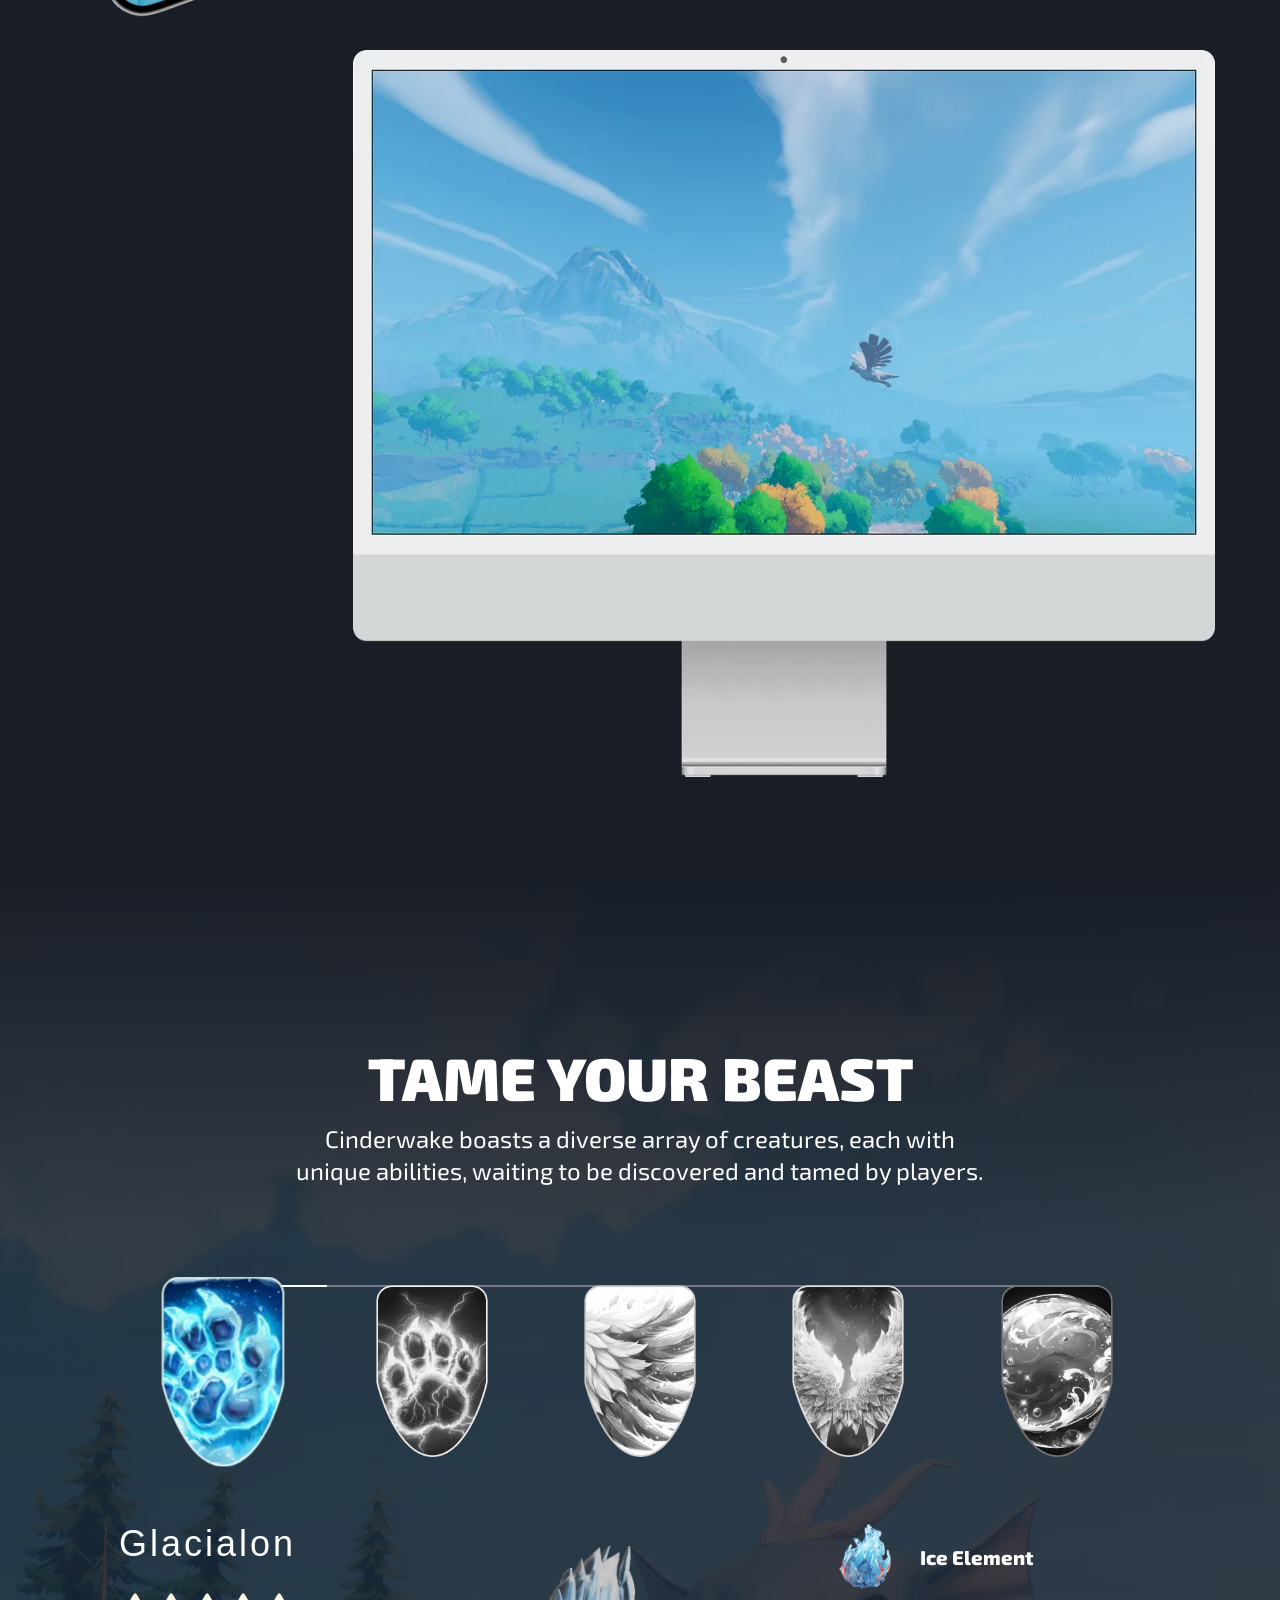
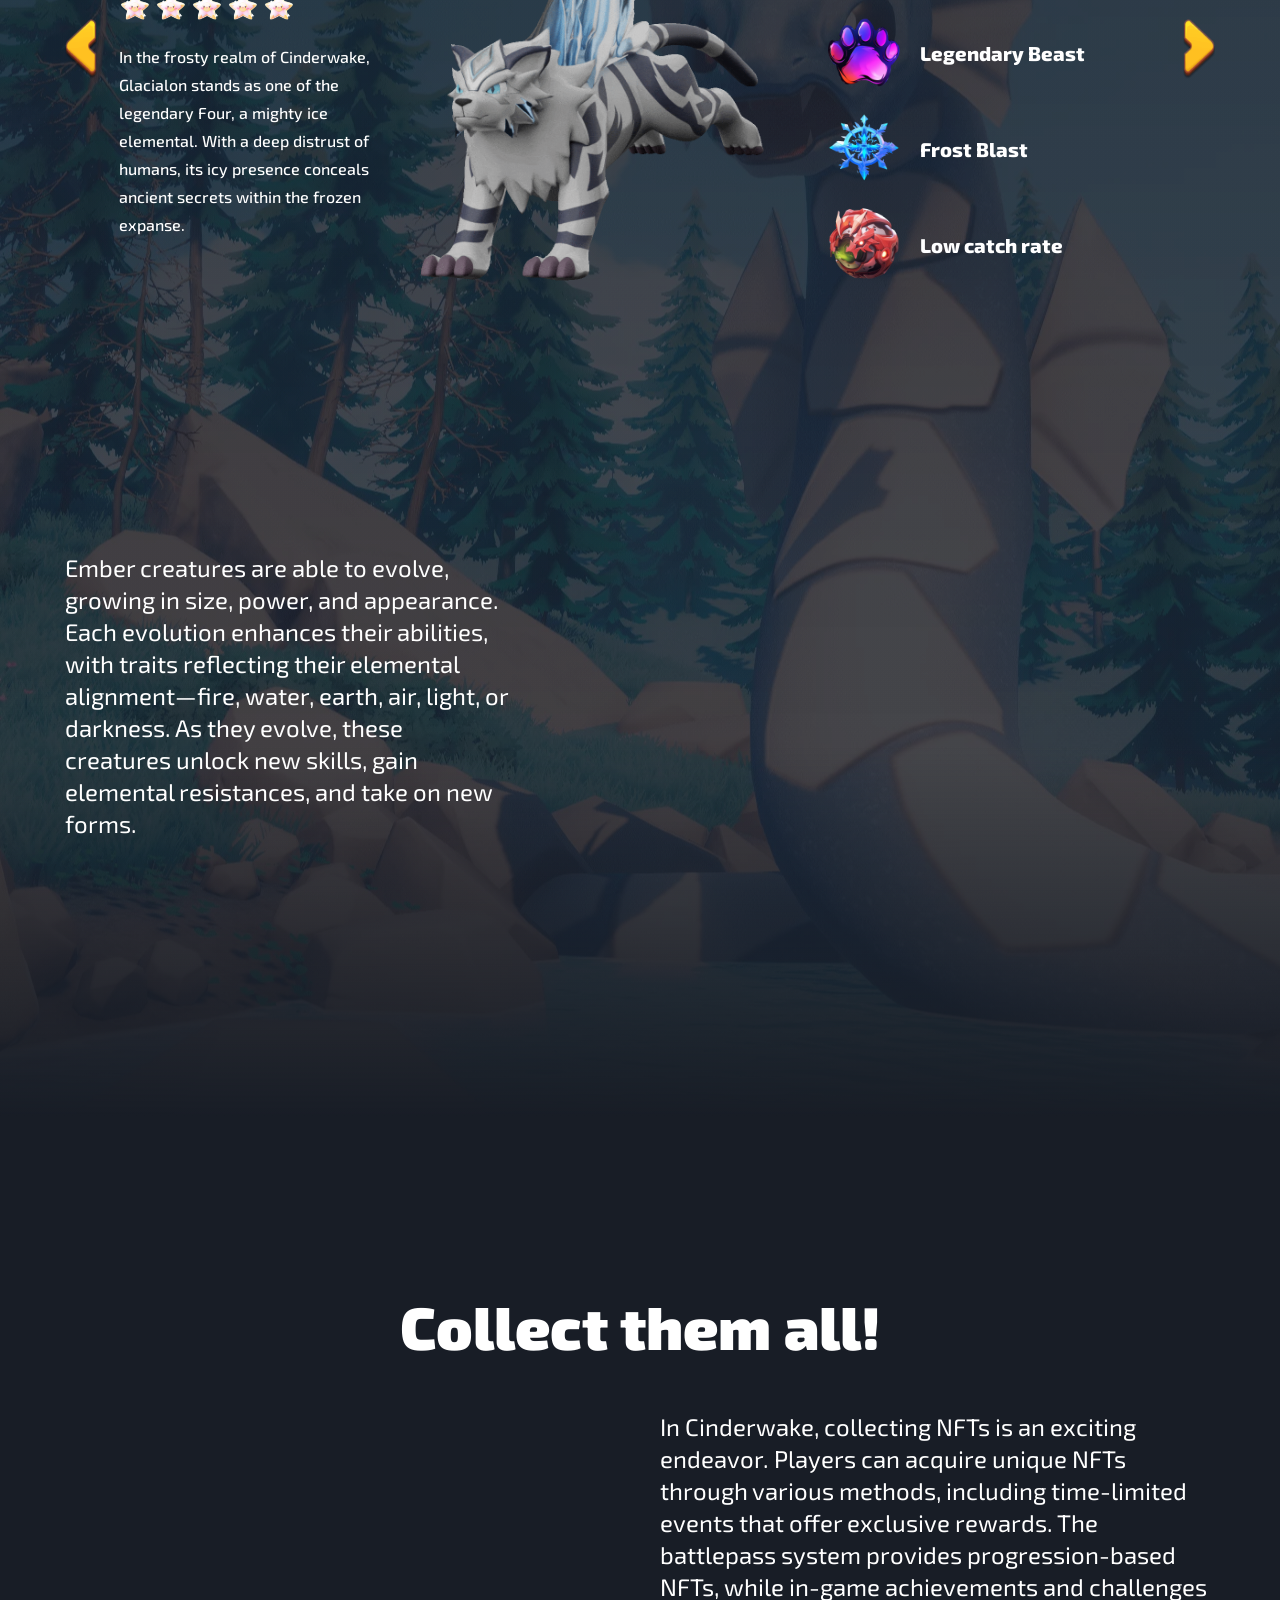
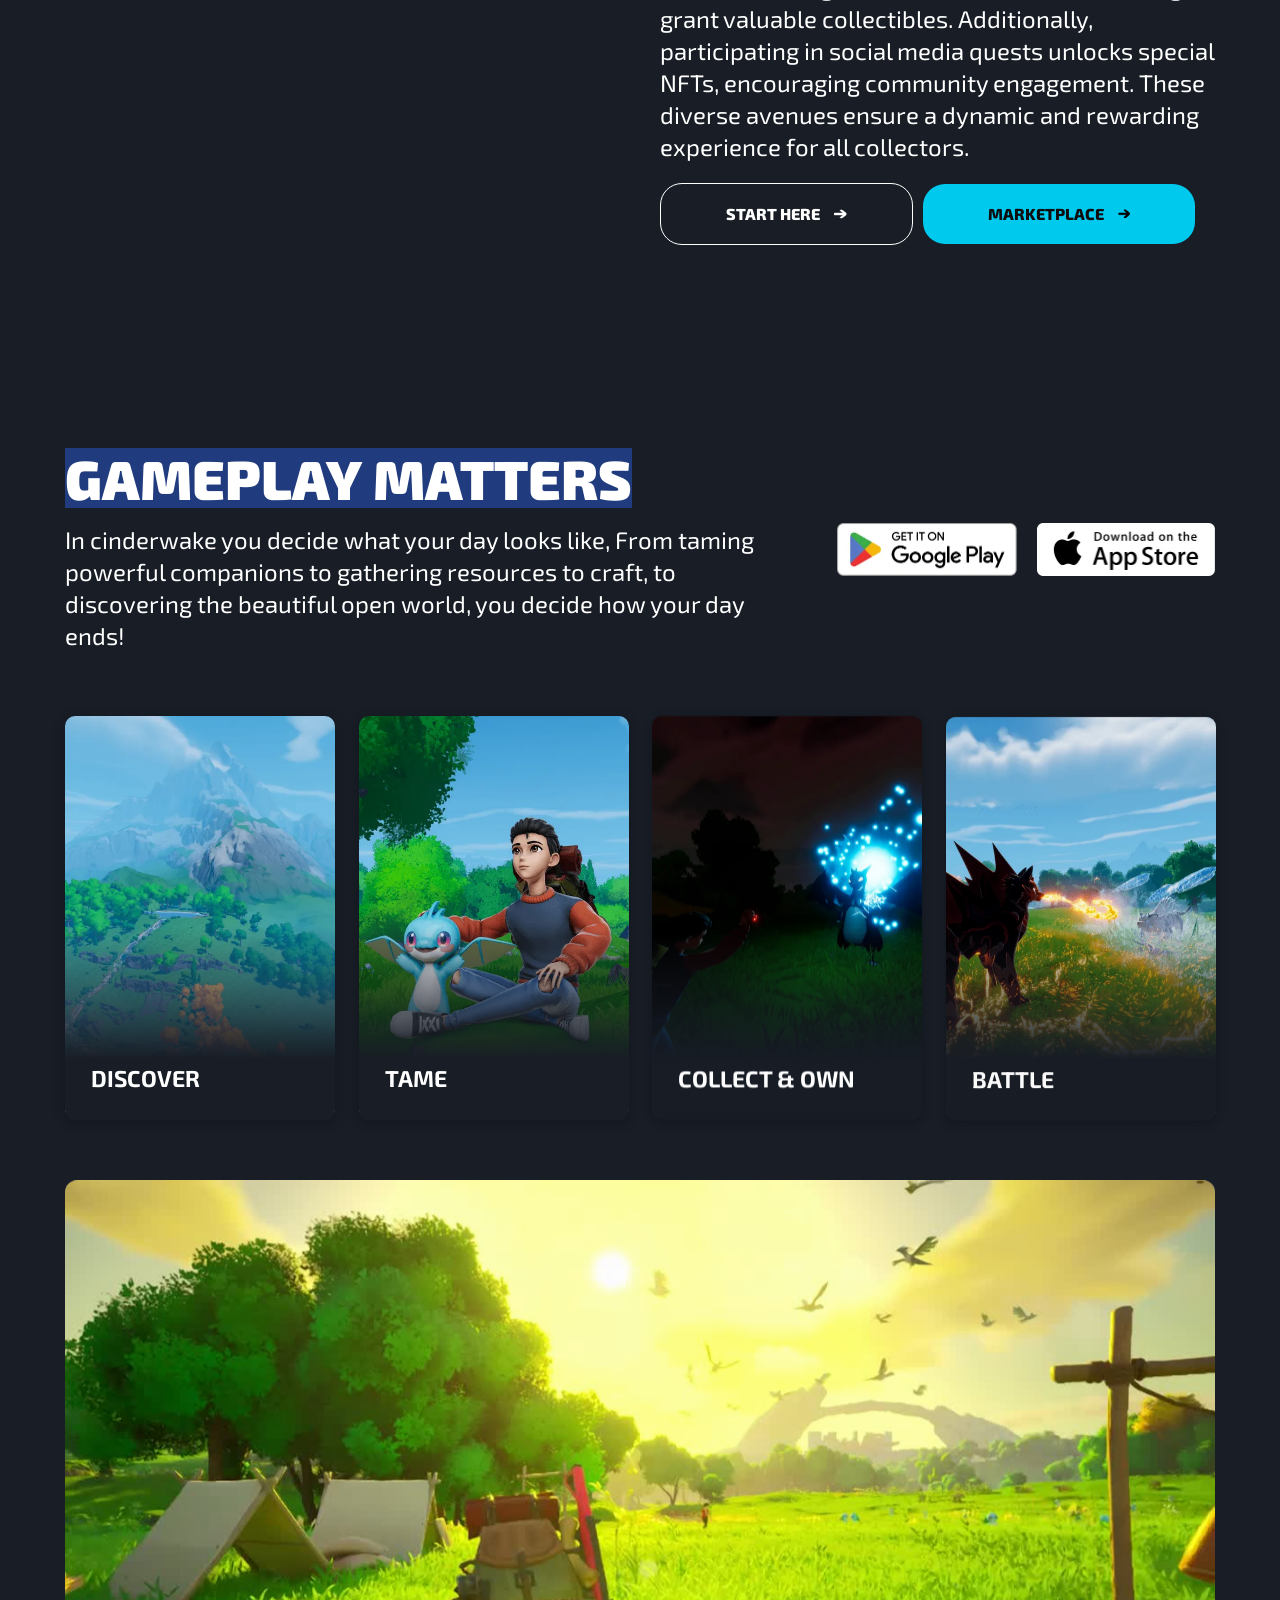
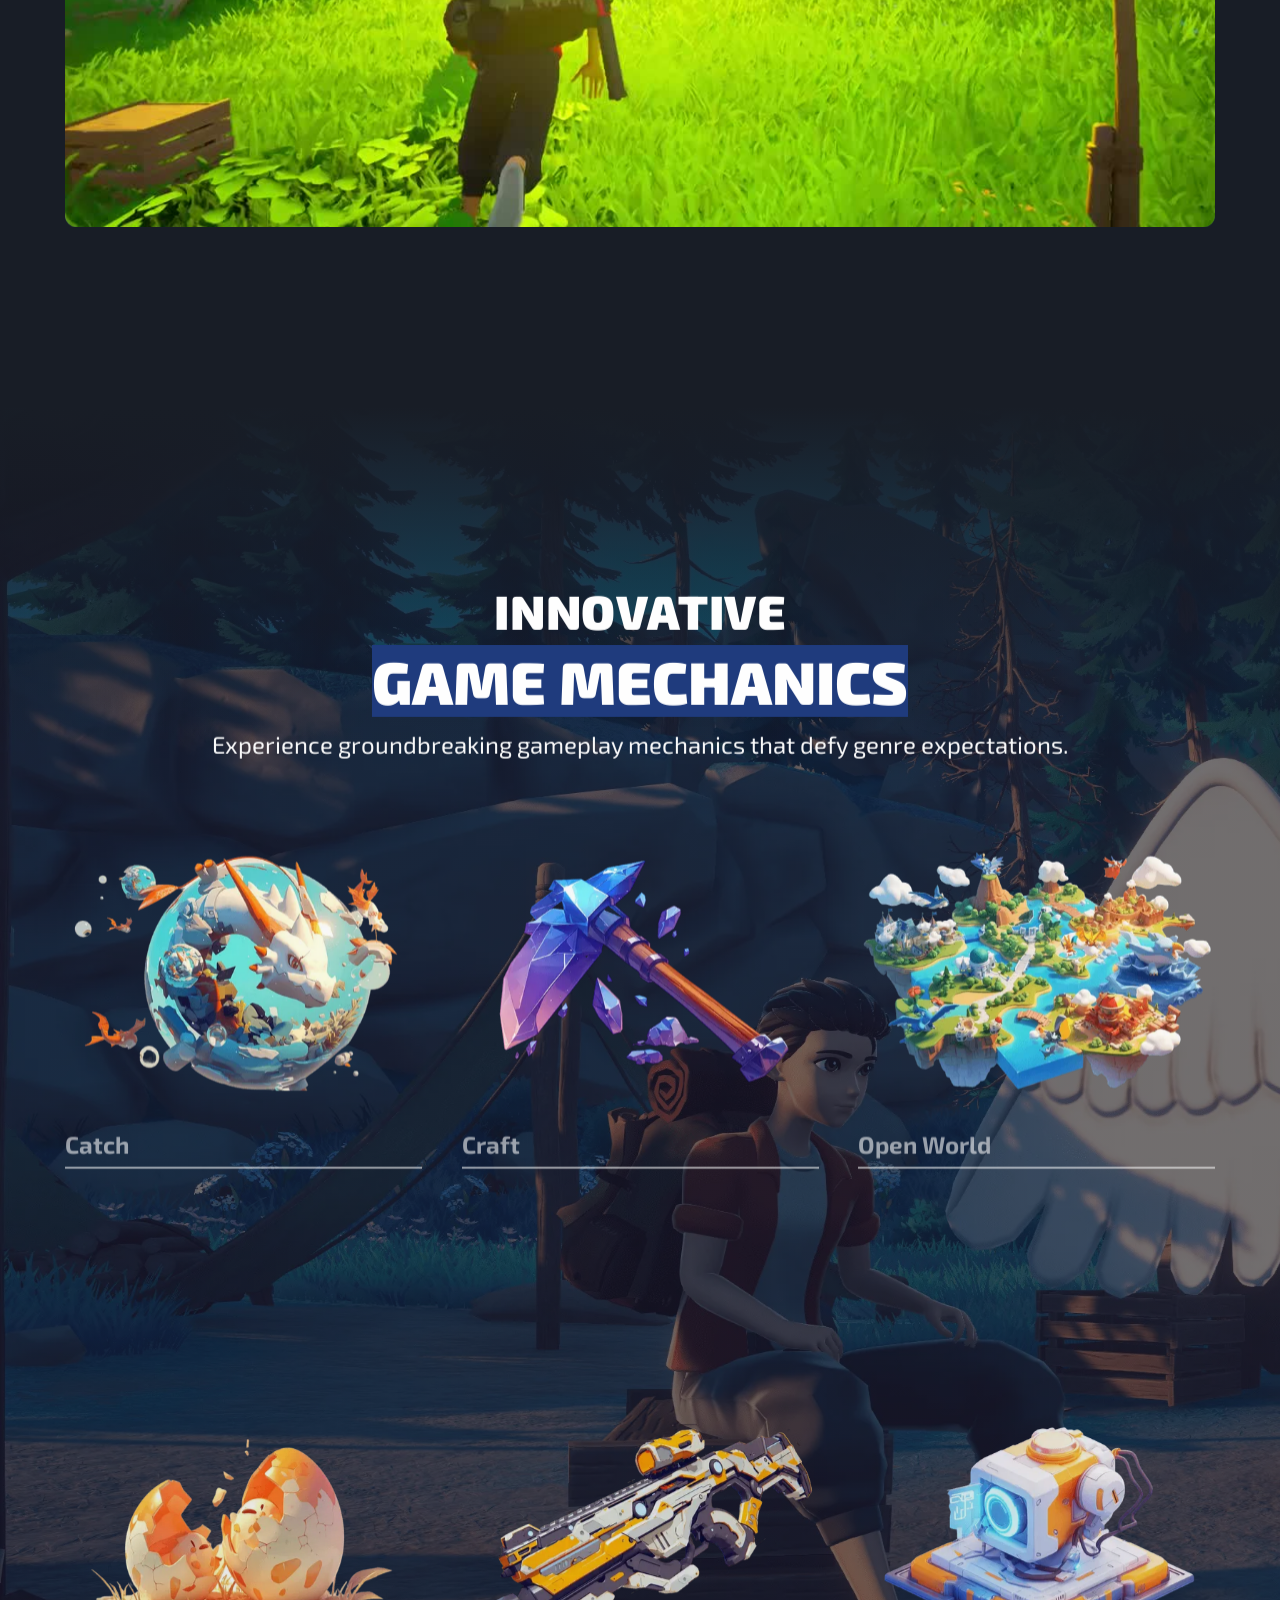
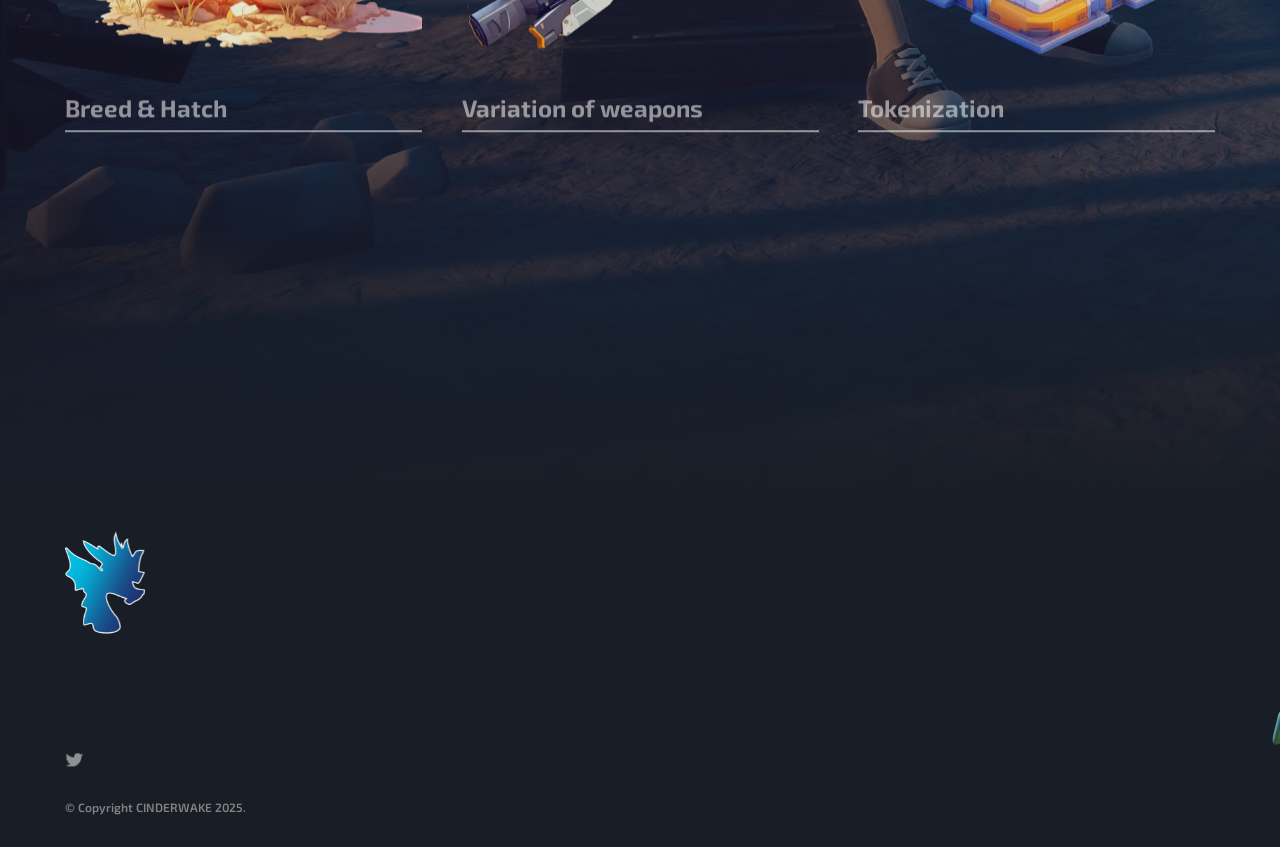
==== commit d9b7b9c8: "Banner: switch to ember/fire gradient style Change the announcement banner from the Solana purple/gr" ====
--- a/index.htm
+++ b/index.htm
@@ -15,13 +15,13 @@
 }
 </style></head><body><style>
 :root{--cndr-banner-h:42px}
-#cndr-solana-banner{position:relative;z-index:1000;display:flex;align-items:center;justify-content:center;gap:8px;height:var(--cndr-banner-h);padding:0 44px;box-sizing:border-box;font-family:Arial,Helvetica,system-ui,sans-serif;font-size:14px;font-weight:700;color:#fff;text-align:center;letter-spacing:.02em;background:linear-gradient(90deg,#9945FF 0%,#14F195 100%);overflow:hidden;white-space:nowrap;}
+#cndr-solana-banner{position:relative;z-index:1000;display:flex;align-items:center;justify-content:center;gap:8px;height:var(--cndr-banner-h);padding:0 44px;box-sizing:border-box;font-family:Arial,Helvetica,system-ui,sans-serif;font-size:14px;font-weight:700;color:#fff;text-align:center;letter-spacing:.02em;background:linear-gradient(90deg,#f12711 0%,#f5af19 100%);overflow:hidden;white-space:nowrap;}
 #cndr-solana-banner strong{font-weight:800}
 .nav_wrapper{top:var(--cndr-banner-h)!important}
 #cndr-solana-banner button{position:absolute;right:12px;top:50%;transform:translateY(-50%);background:transparent;border:0;color:#fff;font-size:20px;line-height:1;cursor:pointer;opacity:.85;padding:0 4px;}
 #cndr-solana-banner button:hover{opacity:1}
 </style>
-<div id="cndr-solana-banner" role="region" aria-label="Announcement"><span>🚀 <strong>$CNDR</strong> is live on Solana</span><button type="button" aria-label="Dismiss announcement" onclick="this.parentNode.style.display='none';document.documentElement.style.setProperty('--cndr-banner-h','0px');">×</button></div><div class="wrap"><div class="nav_wrapper"><div data-animation="default" class="nav_component w-nav" data-easing2="ease" fs-scrolldisable-element="smart-nav" data-easing="ease" data-collapse="medium" data-w-id="f334f4ee-39ba-2723-30ae-fa889d1e36ba" role="banner" data-duration="400"><div class="nav_container"><a href="index.htm" aria-current="page" class="nav_logo-link w-nav-brand w--current"><img src="65edb0c08d0f6e270a85b3d5/cinderwake-logo.png" loading="lazy" width="Auto" height="Auto" alt="" srcset="65edb0c08d0f6e270a85b3d5/cinderwake-logo.png 500w, 65edb0c08d0f6e270a85b3d5/cinderwake-logo.png 800w, 65edb0c08d0f6e270a85b3d5/cinderwake-logo.png 1080w, 65edb0c08d0f6e270a85b3d5/cinderwake-logo.png 1600w, 65edb0c08d0f6e270a85b3d5/cinderwake-logo.png 2400w" sizes="(max-width: 479px) 98vw, (max-width: 767px) 99vw, (max-width: 2400px) 100vw, 2400px" class="brand-image"></a><nav role="navigation" class="nav_menu w-nav-menu"><div class="nav_menu-left"><a href="index.htm" aria-current="page" class="nav_link w--current">Home</a><a href="#" onclick="return false;" title="Coming soon" target="_blank" class="soon-link w-inline-block"><div class="nav_link">Whitepaper</div></a><a href="#" onclick="return false;" title="Coming soon" class="nav_link">Infodeck</a><a href="roadmap.html" class="nav_link">Roadmap</a></div><div class="nav_menu-right is-tablet"><div class="nav_button-wrapper"><a href="https://x.com/cinderwakeio" target="_blank" class="opacity-hover w-inline-block"><div class="vectors-wrapper-3 w-embed"><svg xmlns="http://www.w3.org/2000/svg" viewbox="0 0 512 512"><!--!Font Awesome Free 6.5.1 by @fontawesome - https://fontawesome.com License - https://fontawesome.com/license/free Copyright 2024 Fonticons, Inc.--><path fill="currentColor" d="M389.2 48h70.6L305.6 224.2 487 464H345L233.7 318.6 106.5 464H35.8L200.7 275.5 26.8 48H172.4L272.9 180.9 389.2 48zM364.4 421.8h39.1L151.1 88h-42L364.4 421.8z"></path></svg></div></a></div></div></nav><div class="nav_menu-right is-desktop"><div class="nav_button-wrapper"><a href="https://x.com/cinderwakeio" target="_blank" class="opacity-hover w-inline-block"><div class="vectors-wrapper-3 w-embed"><svg xmlns="http://www.w3.org/2000/svg" viewbox="0 0 512 512"><!--!Font Awesome Free 6.5.1 by @fontawesome - https://fontawesome.com License - https://fontawesome.com/license/free Copyright 2024 Fonticons, Inc.--><path fill="currentColor" d="M389.2 48h70.6L305.6 224.2 487 464H345L233.7 318.6 106.5 464H35.8L200.7 275.5 26.8 48H172.4L272.9 180.9 389.2 48zM364.4 421.8h39.1L151.1 88h-42L364.4 421.8z"></path></svg></div></a></div></div><div class="nav_menu-button w-nav-button"><div class="menu-icon_component"><div class="menu-icon_line-top"></div><div class="menu-icon_line-middle"><div class="menu-icon_line-middle-inner"></div></div><div class="menu-icon_line-bottom"></div></div></div></div></div></div><section data-w-id="a7723823-02a9-8d58-5655-e41441740b2b" class="section section-hero"><div class="container hero-headline"><div class="hero-content-wrapper"><div class="hero-headline-block"><div class="margin-bottom-20"><h1 class="h1 uppercase text-white is-shadow fade-in-200">cinderwake: a story of dragons and myths</h1></div><div class="margin-bottom-20"><div class="text-2xl font-black text-white max-700 is-shadow fade-in-300">Embark on Epic Adventures: Conquer Chaos, Unravel Mysteries, and Become a Legend!</div></div></div><div class="hero-subline-block fade-in-400"><div class="button-holder"><a data-w-id="d642e198-6d1c-3097-1bf3-8dfb6da45130" href="#" target="_blank" class="button uppercase is-relative w-inline-block"><div class="text-black">DOwnload</div><img width="12.499999046325684" height="9.500020980834961" src="65edb0c08d0f6e270a85b3d5/65edb0c08d0f6e270a85b457_Vectors-Wrapper.svg" loading="lazy" alt="" class="arrow-icon-right"><div class="soon_text_wrapper is-button"><div>Coming Soon!</div></div></a></div></div></div></div><div class="hero-bottom"><div data-w-id="c48a6bb0-cd18-b48e-4b36-ca5091fdd652" style="-webkit-transform:translate3d(0, -50%, 0) scale3d(1, 0, 1) rotateX(0) rotateY(0) rotateZ(0) skew(0, 0);-moz-transform:translate3d(0, -50%, 0) scale3d(1, 0, 1) rotateX(0) rotateY(0) rotateZ(0) skew(0, 0);-ms-transform:translate3d(0, -50%, 0) scale3d(1, 0, 1) rotateX(0) rotateY(0) rotateZ(0) skew(0, 0);transform:translate3d(0, -50%, 0) scale3d(1, 0, 1) rotateX(0) rotateY(0) rotateZ(0) skew(0, 0)" class="hero-divider-block"></div><div class="container margin-top-60"><div class="hero-grid"><img src="65edb0c08d0f6e270a85b3d5/65f618ccc655e0d3935d068e_output_4ilmR5.gif" data-w-id="a7723823-02a9-8d58-5655-e41441740b52" style="opacity:0" height="Auto" alt="" class="hero-character-image fade-in-300"><div class="button-holder fade-in-400"><a data-w-id="4d4a6b0e-998b-bac3-342d-31954e5ce326" href="#" target="_blank" class="app-store-link-block w-inline-block"><img src="65edb0c08d0f6e270a85b3d5/65edb0c08d0f6e270a85b49e_googleplay%201.webp" loading="lazy" width="192.9051971435547" height="57.52293395996094" alt="" class="googleplay-1"><div class="soon_text_wrapper is-button"><div>Coming Soon!</div></div></a><a data-w-id="3bd27390-7dbf-4a46-828b-818b41edd09a" href="#" target="_blank" class="app-store-link-block w-inline-block"><img src="65edb0c08d0f6e270a85b3d5/65edb0c08d0f6e270a85b49f_App%20Store.webp" loading="lazy" width="170.82568359375" height="57.52293395996094" alt="" class="googleplay-1"><div class="soon_text_wrapper is-button"><div>Coming Soon!</div></div></a></div></div></div></div></section><section class="section more-bg"><div class="about-wrapper"><div class="w-layout-blockcontainer container is-more-info w-container"><div class="section-padding"><div class="more-info-wrapper no-bg"><div class="text-center"><h3 class="h2 tracking-wide is-shadow split-lines">Unravel the Lore: A Tale of Ancient Legends</h3><div class="spacer"></div><p class="lore_text split-lines">In the heart of Cinderwake lies a tale woven with threads of ancient legends and epic adventures. Long ago, powerful dragons soared through the skies, their fiery breath igniting the heavens. Among them was Solrath, an enigmatic dragon of unmatched power, seeking to unite magic and technology. Solrath&#x27;s quest for enlightenment sparked chaos and ushered in a new era.</p></div></div><div class="more-info-wrapper fade-in-100"><div class="text-center is-lore"><h3 class="h2 tracking-wide is-shadow fade-in-200">The Dawn of a New Era</h3><div class="spacer"></div><p class="lore_text fade-in-300">As darkness looms over Cinderwake, brave Adventurers rise to restore balance to the realm. Led by legendary Dragonlords, they embark on perilous quests, facing mythical beasts and uncovering hidden secrets. Embrace your destiny and become a legend in the ever-evolving world of Cinderwake.</p></div></div></div></div></div><div class="coming-soon_wrapper"><div class="w-layout-blockcontainer container w-container"><div class="section-title-center"><h2 class="h1 fade-in-100">$CNDR ICO - coming soon</h2></div><div class="_2-col-grid"><img class="about-us-thumbnail fade-in-200" src="65edb0c08d0f6e270a85b3d5/65f2935d1f2b91ff16ddca62_bak2%20%281%29.webp" width="960" height="Auto" alt="" style="opacity:0" sizes="(max-width: 767px) 100vw, (max-width: 991px) 728px, 940px" data-w-id="5e5fc175-643e-6769-7818-ce65700ba892" loading="lazy" srcset="65edb0c08d0f6e270a85b3d5/65f2935d1f2b91ff16ddca62_bak2%20%281%29-p-500.webp 500w, 65edb0c08d0f6e270a85b3d5/65f2935d1f2b91ff16ddca62_bak2%20%281%29-p-800.webp 800w, 65edb0c08d0f6e270a85b3d5/65f2935d1f2b91ff16ddca62_bak2%20%281%29-p-1080.webp 1080w, 65edb0c08d0f6e270a85b3d5/65f2935d1f2b91ff16ddca62_bak2%20%281%29-p-1600.webp 1600w, 65edb0c08d0f6e270a85b3d5/65f2935d1f2b91ff16ddca62_bak2%20%281%29.webp 1920w"><div class="flex-tabs fade-in-300"><div class="text-2xl font-black text-white max-700">Are you ready to embark on the adventure of a lifetime? Don&#x27;t miss your chance to be part of Cinderwake&#x27;s ICO and help shape the future of gaming. Join us as we journey into a world where dragons roam and legends are forged. The fate of Cinderwake is in your hands—will you rise to the challenge?</div></div></div><section><section class="section team"><div class="w-layout-blockcontainer container w-container"><div class="section-header"><div class="flex vertical center"><h2 class="h2 tracking-wide uppercase fade-in-100"><span class="text-white">Partners</span></h2></div></div><div class="margin-top-40"><div class="partners_component fade-in-200"><img src="65edb0c08d0f6e270a85b3d5/66fbb50816ae048b2cda8897_immutable-logo-white.svg" loading="lazy" alt="" class="partners_logo is-0"><img src="65edb0c08d0f6e270a85b3d5/66278312f58b07af697357b2_altura.png" loading="lazy" alt="" class="partners_logo is-1"><img src="65edb0c08d0f6e270a85b3d5/662890a621e8e2d65fab3cbe_nt%20whitee.webp" loading="lazy" alt="" class="partners_logo is-1"></div></div></div></section></section><div class="video-block fade-in-200"><div data-w-id="c87f9d63-1d60-4709-1578-62d084c8dc39" class="video-holder"><div data-poster-url="https://cdn.prod.website-files.com/65edb0c08d0f6e270a85b3d5%2F66c301d00990d6af0f45820d_emberwebsite2-poster-00001.jpg" data-video-urls="https://cdn.prod.website-files.com/65edb0c08d0f6e270a85b3d5%2F66c301d00990d6af0f45820d_emberwebsite2-transcode.mp4,https://cdn.prod.website-files.com/65edb0c08d0f6e270a85b3d5%2F66c301d00990d6af0f45820d_emberwebsite2-transcode.webm" data-autoplay="true" data-loop="true" data-wf-ignore="true" class="section-video w-background-video w-background-video-atom"><video id="c87f9d63-1d60-4709-1578-62d084c8dc3a-video" autoplay="" loop="" style="background-image:url(&quot;65edb0c08d0f6e270a85b3d566c301d00990d6af0f45820d_emberwebsite2-poster-00001.jpg&quot;)" muted="" playsinline="" data-wf-ignore="true" data-object-fit="cover"><source src="65edb0c08d0f6e270a85b3d566c301d00990d6af0f45820d_emberwebsite2-transcode.mp4" data-wf-ignore="true"><source src="65edb0c08d0f6e270a85b3d566c301d00990d6af0f45820d_emberwebsite2-transcode.webm" data-wf-ignore="true"></video><noscript><style>
+<div id="cndr-solana-banner" role="region" aria-label="Announcement"><span>🔥 <strong>$CNDR</strong> is live on Solana</span><button type="button" aria-label="Dismiss announcement" onclick="this.parentNode.style.display='none';document.documentElement.style.setProperty('--cndr-banner-h','0px');">×</button></div><div class="wrap"><div class="nav_wrapper"><div data-animation="default" class="nav_component w-nav" data-easing2="ease" fs-scrolldisable-element="smart-nav" data-easing="ease" data-collapse="medium" data-w-id="f334f4ee-39ba-2723-30ae-fa889d1e36ba" role="banner" data-duration="400"><div class="nav_container"><a href="index.htm" aria-current="page" class="nav_logo-link w-nav-brand w--current"><img src="65edb0c08d0f6e270a85b3d5/cinderwake-logo.png" loading="lazy" width="Auto" height="Auto" alt="" srcset="65edb0c08d0f6e270a85b3d5/cinderwake-logo.png 500w, 65edb0c08d0f6e270a85b3d5/cinderwake-logo.png 800w, 65edb0c08d0f6e270a85b3d5/cinderwake-logo.png 1080w, 65edb0c08d0f6e270a85b3d5/cinderwake-logo.png 1600w, 65edb0c08d0f6e270a85b3d5/cinderwake-logo.png 2400w" sizes="(max-width: 479px) 98vw, (max-width: 767px) 99vw, (max-width: 2400px) 100vw, 2400px" class="brand-image"></a><nav role="navigation" class="nav_menu w-nav-menu"><div class="nav_menu-left"><a href="index.htm" aria-current="page" class="nav_link w--current">Home</a><a href="#" onclick="return false;" title="Coming soon" target="_blank" class="soon-link w-inline-block"><div class="nav_link">Whitepaper</div></a><a href="#" onclick="return false;" title="Coming soon" class="nav_link">Infodeck</a><a href="roadmap.html" class="nav_link">Roadmap</a></div><div class="nav_menu-right is-tablet"><div class="nav_button-wrapper"><a href="https://x.com/cinderwakeio" target="_blank" class="opacity-hover w-inline-block"><div class="vectors-wrapper-3 w-embed"><svg xmlns="http://www.w3.org/2000/svg" viewbox="0 0 512 512"><!--!Font Awesome Free 6.5.1 by @fontawesome - https://fontawesome.com License - https://fontawesome.com/license/free Copyright 2024 Fonticons, Inc.--><path fill="currentColor" d="M389.2 48h70.6L305.6 224.2 487 464H345L233.7 318.6 106.5 464H35.8L200.7 275.5 26.8 48H172.4L272.9 180.9 389.2 48zM364.4 421.8h39.1L151.1 88h-42L364.4 421.8z"></path></svg></div></a></div></div></nav><div class="nav_menu-right is-desktop"><div class="nav_button-wrapper"><a href="https://x.com/cinderwakeio" target="_blank" class="opacity-hover w-inline-block"><div class="vectors-wrapper-3 w-embed"><svg xmlns="http://www.w3.org/2000/svg" viewbox="0 0 512 512"><!--!Font Awesome Free 6.5.1 by @fontawesome - https://fontawesome.com License - https://fontawesome.com/license/free Copyright 2024 Fonticons, Inc.--><path fill="currentColor" d="M389.2 48h70.6L305.6 224.2 487 464H345L233.7 318.6 106.5 464H35.8L200.7 275.5 26.8 48H172.4L272.9 180.9 389.2 48zM364.4 421.8h39.1L151.1 88h-42L364.4 421.8z"></path></svg></div></a></div></div><div class="nav_menu-button w-nav-button"><div class="menu-icon_component"><div class="menu-icon_line-top"></div><div class="menu-icon_line-middle"><div class="menu-icon_line-middle-inner"></div></div><div class="menu-icon_line-bottom"></div></div></div></div></div></div><section data-w-id="a7723823-02a9-8d58-5655-e41441740b2b" class="section section-hero"><div class="container hero-headline"><div class="hero-content-wrapper"><div class="hero-headline-block"><div class="margin-bottom-20"><h1 class="h1 uppercase text-white is-shadow fade-in-200">cinderwake: a story of dragons and myths</h1></div><div class="margin-bottom-20"><div class="text-2xl font-black text-white max-700 is-shadow fade-in-300">Embark on Epic Adventures: Conquer Chaos, Unravel Mysteries, and Become a Legend!</div></div></div><div class="hero-subline-block fade-in-400"><div class="button-holder"><a data-w-id="d642e198-6d1c-3097-1bf3-8dfb6da45130" href="#" target="_blank" class="button uppercase is-relative w-inline-block"><div class="text-black">DOwnload</div><img width="12.499999046325684" height="9.500020980834961" src="65edb0c08d0f6e270a85b3d5/65edb0c08d0f6e270a85b457_Vectors-Wrapper.svg" loading="lazy" alt="" class="arrow-icon-right"><div class="soon_text_wrapper is-button"><div>Coming Soon!</div></div></a></div></div></div></div><div class="hero-bottom"><div data-w-id="c48a6bb0-cd18-b48e-4b36-ca5091fdd652" style="-webkit-transform:translate3d(0, -50%, 0) scale3d(1, 0, 1) rotateX(0) rotateY(0) rotateZ(0) skew(0, 0);-moz-transform:translate3d(0, -50%, 0) scale3d(1, 0, 1) rotateX(0) rotateY(0) rotateZ(0) skew(0, 0);-ms-transform:translate3d(0, -50%, 0) scale3d(1, 0, 1) rotateX(0) rotateY(0) rotateZ(0) skew(0, 0);transform:translate3d(0, -50%, 0) scale3d(1, 0, 1) rotateX(0) rotateY(0) rotateZ(0) skew(0, 0)" class="hero-divider-block"></div><div class="container margin-top-60"><div class="hero-grid"><img src="65edb0c08d0f6e270a85b3d5/65f618ccc655e0d3935d068e_output_4ilmR5.gif" data-w-id="a7723823-02a9-8d58-5655-e41441740b52" style="opacity:0" height="Auto" alt="" class="hero-character-image fade-in-300"><div class="button-holder fade-in-400"><a data-w-id="4d4a6b0e-998b-bac3-342d-31954e5ce326" href="#" target="_blank" class="app-store-link-block w-inline-block"><img src="65edb0c08d0f6e270a85b3d5/65edb0c08d0f6e270a85b49e_googleplay%201.webp" loading="lazy" width="192.9051971435547" height="57.52293395996094" alt="" class="googleplay-1"><div class="soon_text_wrapper is-button"><div>Coming Soon!</div></div></a><a data-w-id="3bd27390-7dbf-4a46-828b-818b41edd09a" href="#" target="_blank" class="app-store-link-block w-inline-block"><img src="65edb0c08d0f6e270a85b3d5/65edb0c08d0f6e270a85b49f_App%20Store.webp" loading="lazy" width="170.82568359375" height="57.52293395996094" alt="" class="googleplay-1"><div class="soon_text_wrapper is-button"><div>Coming Soon!</div></div></a></div></div></div></div></section><section class="section more-bg"><div class="about-wrapper"><div class="w-layout-blockcontainer container is-more-info w-container"><div class="section-padding"><div class="more-info-wrapper no-bg"><div class="text-center"><h3 class="h2 tracking-wide is-shadow split-lines">Unravel the Lore: A Tale of Ancient Legends</h3><div class="spacer"></div><p class="lore_text split-lines">In the heart of Cinderwake lies a tale woven with threads of ancient legends and epic adventures. Long ago, powerful dragons soared through the skies, their fiery breath igniting the heavens. Among them was Solrath, an enigmatic dragon of unmatched power, seeking to unite magic and technology. Solrath&#x27;s quest for enlightenment sparked chaos and ushered in a new era.</p></div></div><div class="more-info-wrapper fade-in-100"><div class="text-center is-lore"><h3 class="h2 tracking-wide is-shadow fade-in-200">The Dawn of a New Era</h3><div class="spacer"></div><p class="lore_text fade-in-300">As darkness looms over Cinderwake, brave Adventurers rise to restore balance to the realm. Led by legendary Dragonlords, they embark on perilous quests, facing mythical beasts and uncovering hidden secrets. Embrace your destiny and become a legend in the ever-evolving world of Cinderwake.</p></div></div></div></div></div><div class="coming-soon_wrapper"><div class="w-layout-blockcontainer container w-container"><div class="section-title-center"><h2 class="h1 fade-in-100">$CNDR ICO - coming soon</h2></div><div class="_2-col-grid"><img class="about-us-thumbnail fade-in-200" src="65edb0c08d0f6e270a85b3d5/65f2935d1f2b91ff16ddca62_bak2%20%281%29.webp" width="960" height="Auto" alt="" style="opacity:0" sizes="(max-width: 767px) 100vw, (max-width: 991px) 728px, 940px" data-w-id="5e5fc175-643e-6769-7818-ce65700ba892" loading="lazy" srcset="65edb0c08d0f6e270a85b3d5/65f2935d1f2b91ff16ddca62_bak2%20%281%29-p-500.webp 500w, 65edb0c08d0f6e270a85b3d5/65f2935d1f2b91ff16ddca62_bak2%20%281%29-p-800.webp 800w, 65edb0c08d0f6e270a85b3d5/65f2935d1f2b91ff16ddca62_bak2%20%281%29-p-1080.webp 1080w, 65edb0c08d0f6e270a85b3d5/65f2935d1f2b91ff16ddca62_bak2%20%281%29-p-1600.webp 1600w, 65edb0c08d0f6e270a85b3d5/65f2935d1f2b91ff16ddca62_bak2%20%281%29.webp 1920w"><div class="flex-tabs fade-in-300"><div class="text-2xl font-black text-white max-700">Are you ready to embark on the adventure of a lifetime? Don&#x27;t miss your chance to be part of Cinderwake&#x27;s ICO and help shape the future of gaming. Join us as we journey into a world where dragons roam and legends are forged. The fate of Cinderwake is in your hands—will you rise to the challenge?</div></div></div><section><section class="section team"><div class="w-layout-blockcontainer container w-container"><div class="section-header"><div class="flex vertical center"><h2 class="h2 tracking-wide uppercase fade-in-100"><span class="text-white">Partners</span></h2></div></div><div class="margin-top-40"><div class="partners_component fade-in-200"><img src="65edb0c08d0f6e270a85b3d5/66fbb50816ae048b2cda8897_immutable-logo-white.svg" loading="lazy" alt="" class="partners_logo is-0"><img src="65edb0c08d0f6e270a85b3d5/66278312f58b07af697357b2_altura.png" loading="lazy" alt="" class="partners_logo is-1"><img src="65edb0c08d0f6e270a85b3d5/662890a621e8e2d65fab3cbe_nt%20whitee.webp" loading="lazy" alt="" class="partners_logo is-1"></div></div></div></section></section><div class="video-block fade-in-200"><div data-w-id="c87f9d63-1d60-4709-1578-62d084c8dc39" class="video-holder"><div data-poster-url="https://cdn.prod.website-files.com/65edb0c08d0f6e270a85b3d5%2F66c301d00990d6af0f45820d_emberwebsite2-poster-00001.jpg" data-video-urls="https://cdn.prod.website-files.com/65edb0c08d0f6e270a85b3d5%2F66c301d00990d6af0f45820d_emberwebsite2-transcode.mp4,https://cdn.prod.website-files.com/65edb0c08d0f6e270a85b3d5%2F66c301d00990d6af0f45820d_emberwebsite2-transcode.webm" data-autoplay="true" data-loop="true" data-wf-ignore="true" class="section-video w-background-video w-background-video-atom"><video id="c87f9d63-1d60-4709-1578-62d084c8dc3a-video" autoplay="" loop="" style="background-image:url(&quot;65edb0c08d0f6e270a85b3d566c301d00990d6af0f45820d_emberwebsite2-poster-00001.jpg&quot;)" muted="" playsinline="" data-wf-ignore="true" data-object-fit="cover"><source src="65edb0c08d0f6e270a85b3d566c301d00990d6af0f45820d_emberwebsite2-transcode.mp4" data-wf-ignore="true"><source src="65edb0c08d0f6e270a85b3d566c301d00990d6af0f45820d_emberwebsite2-transcode.webm" data-wf-ignore="true"></video><noscript><style>
   [data-wf-bgvideo-fallback-img] {
     display: none;
   }
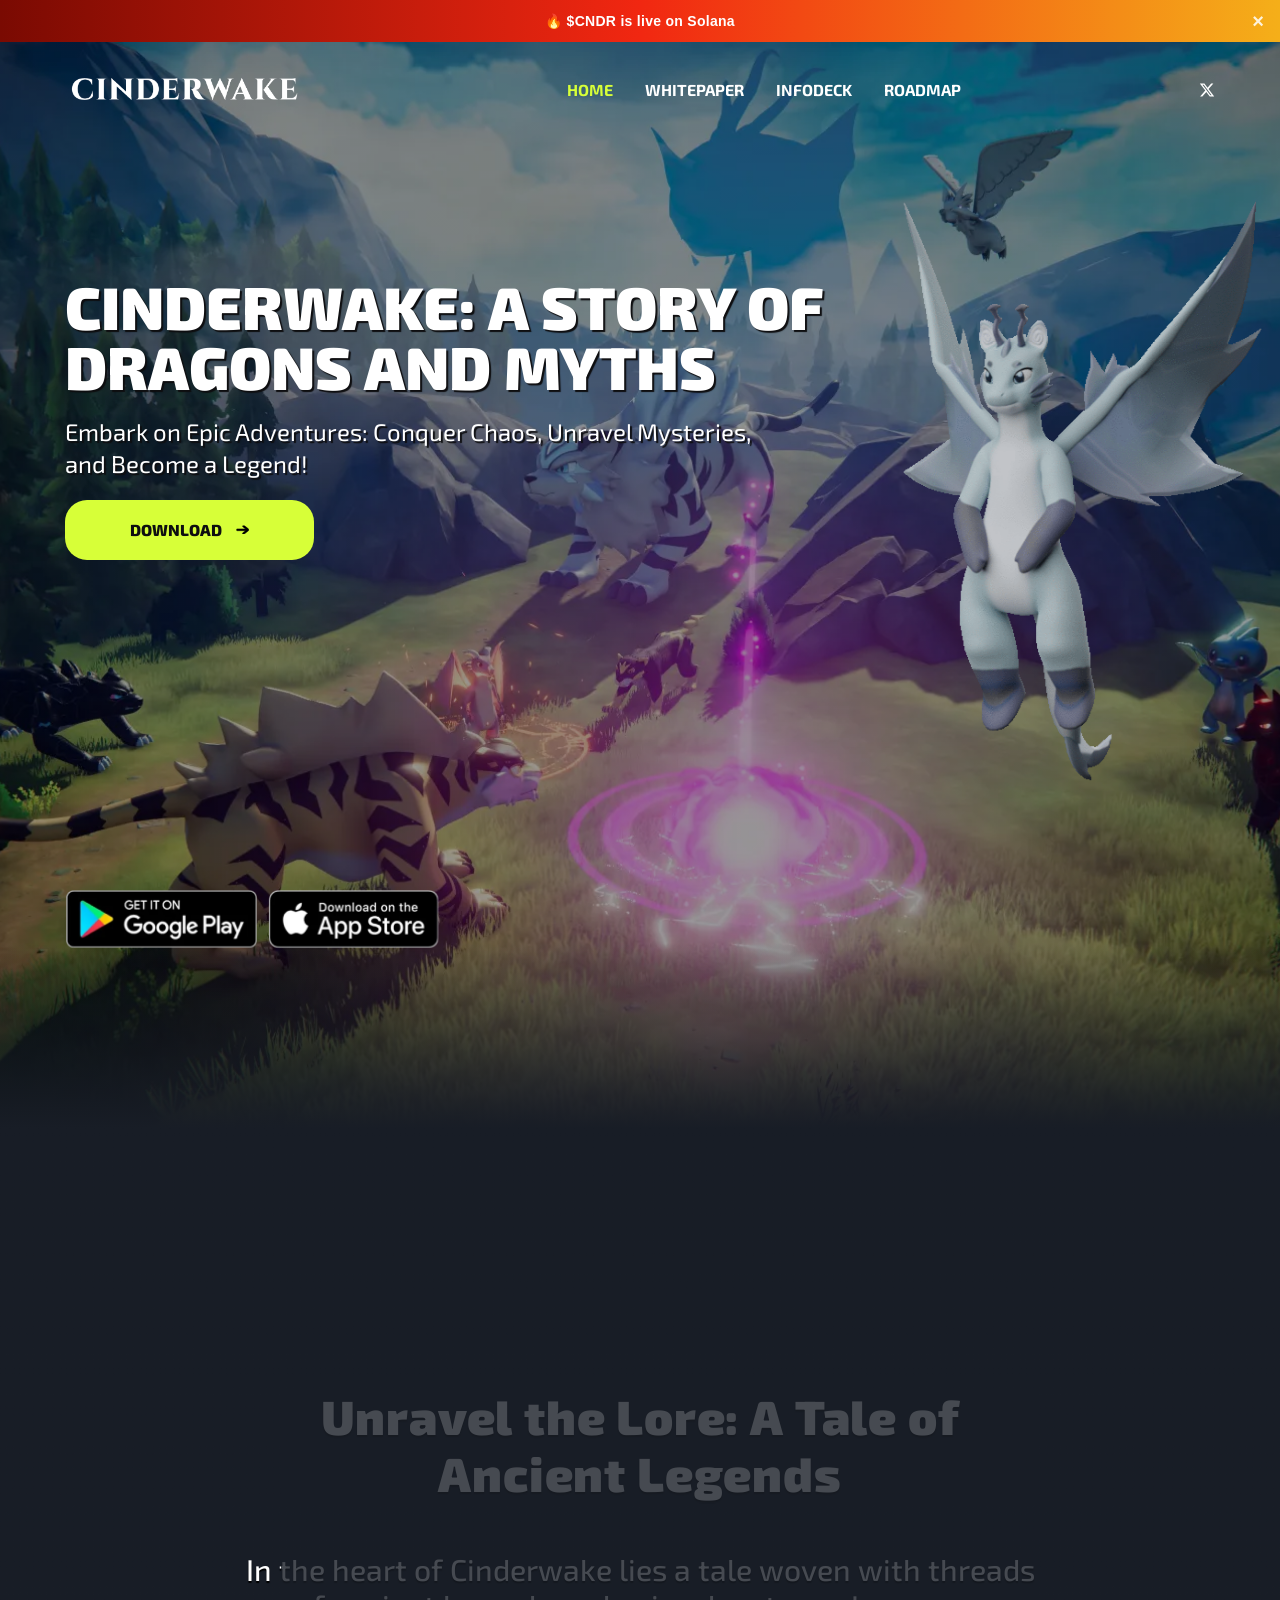
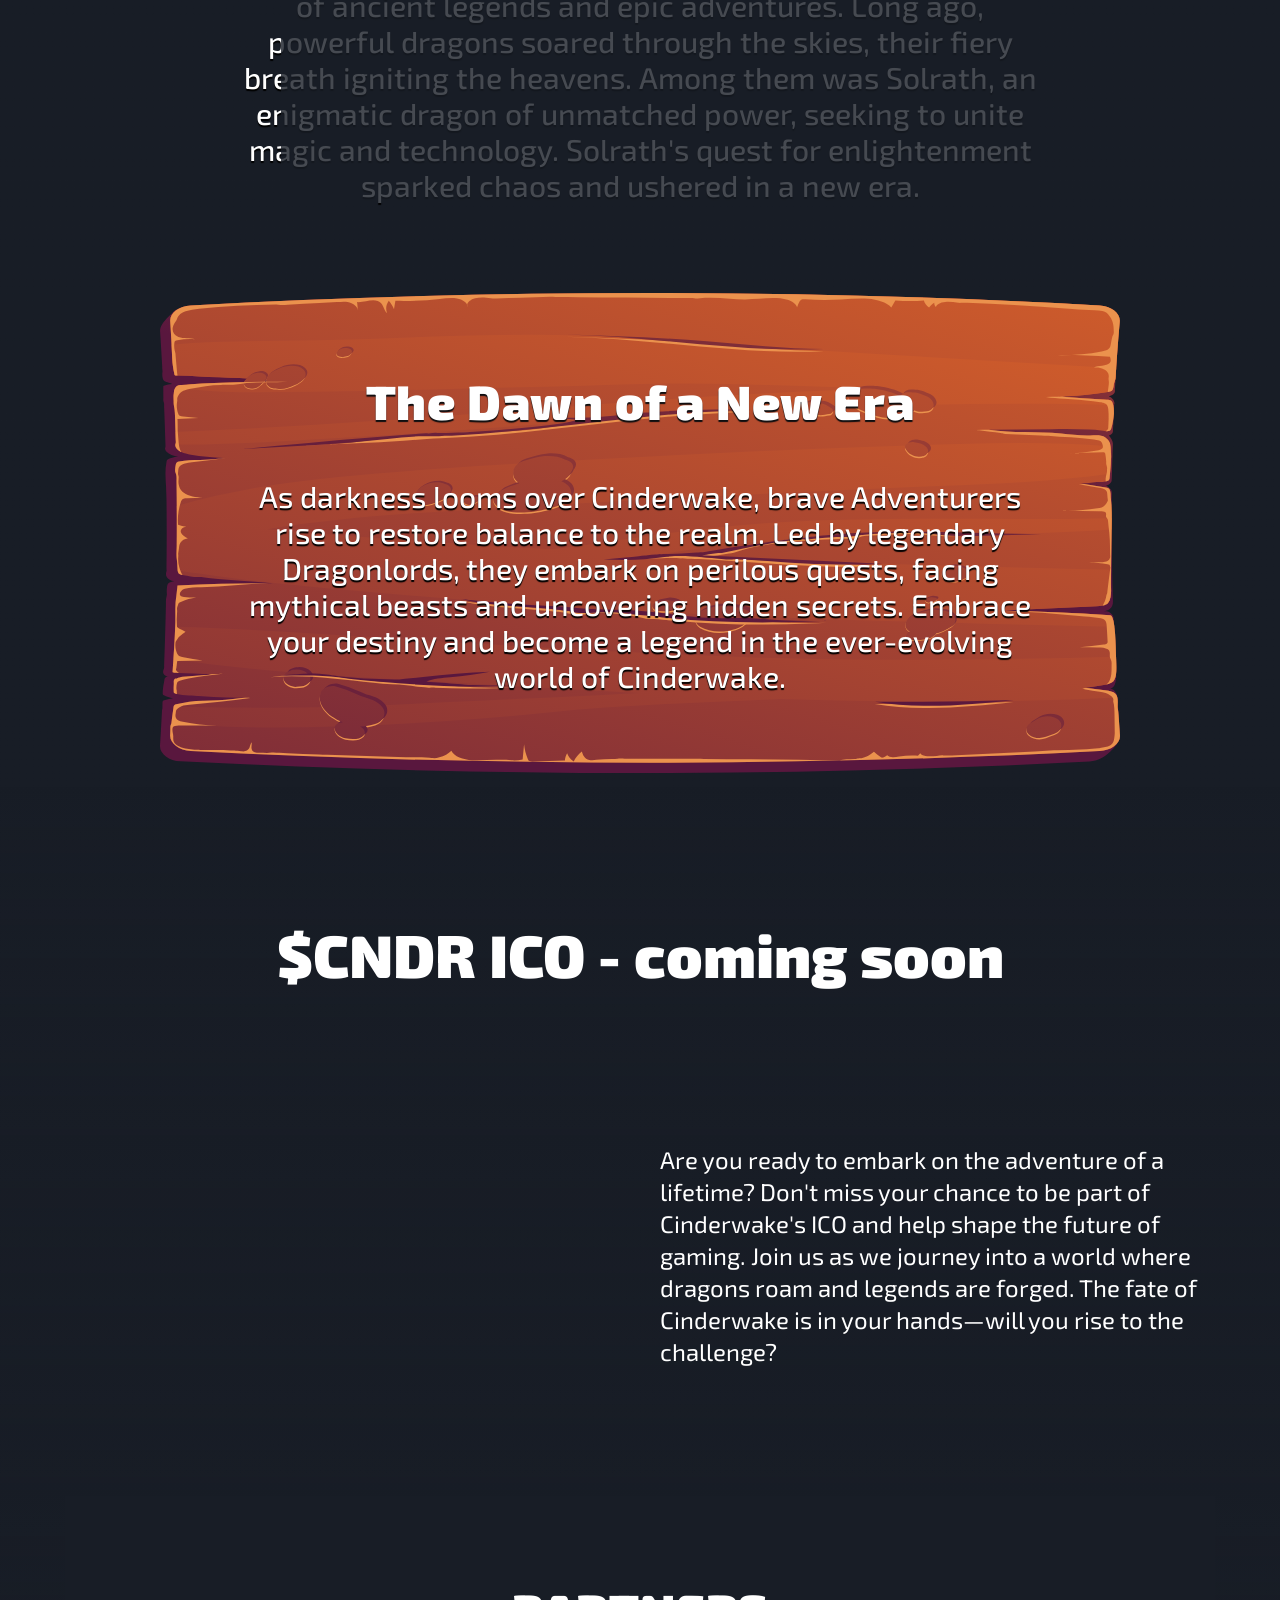
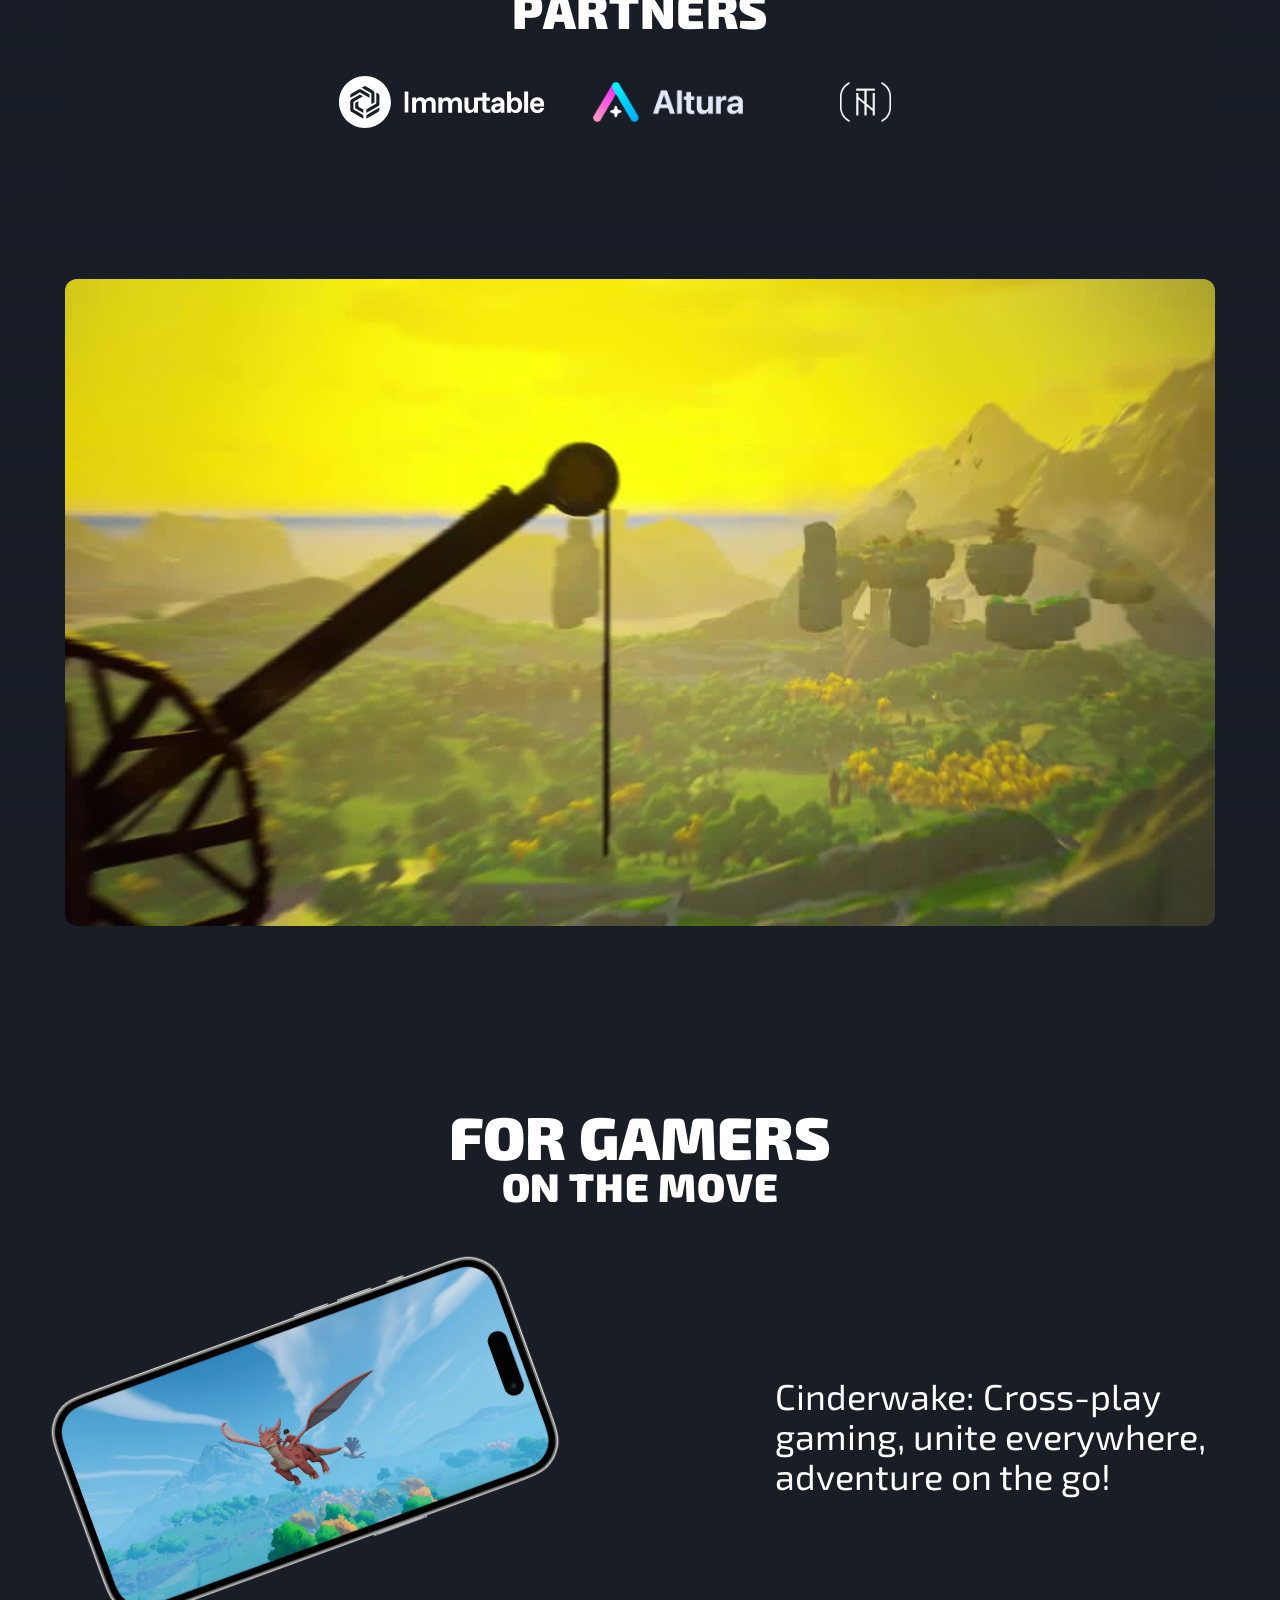
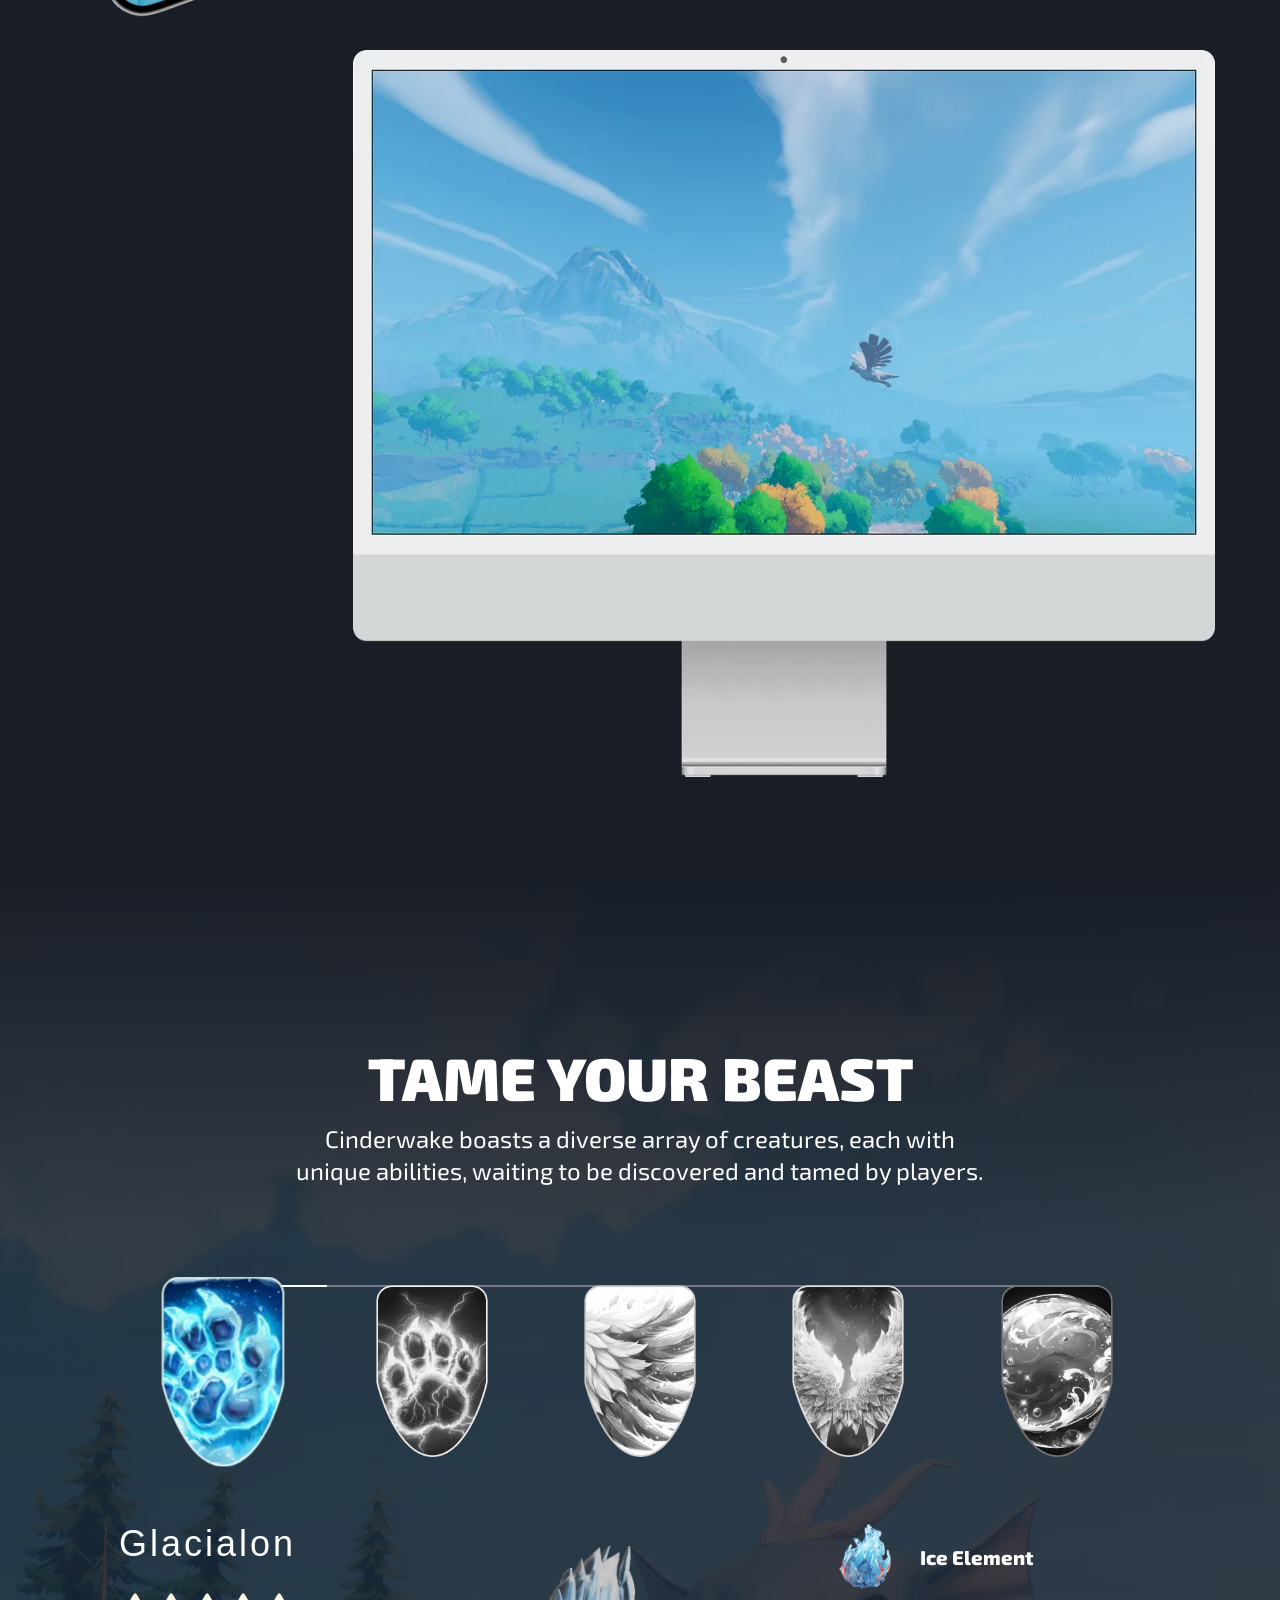
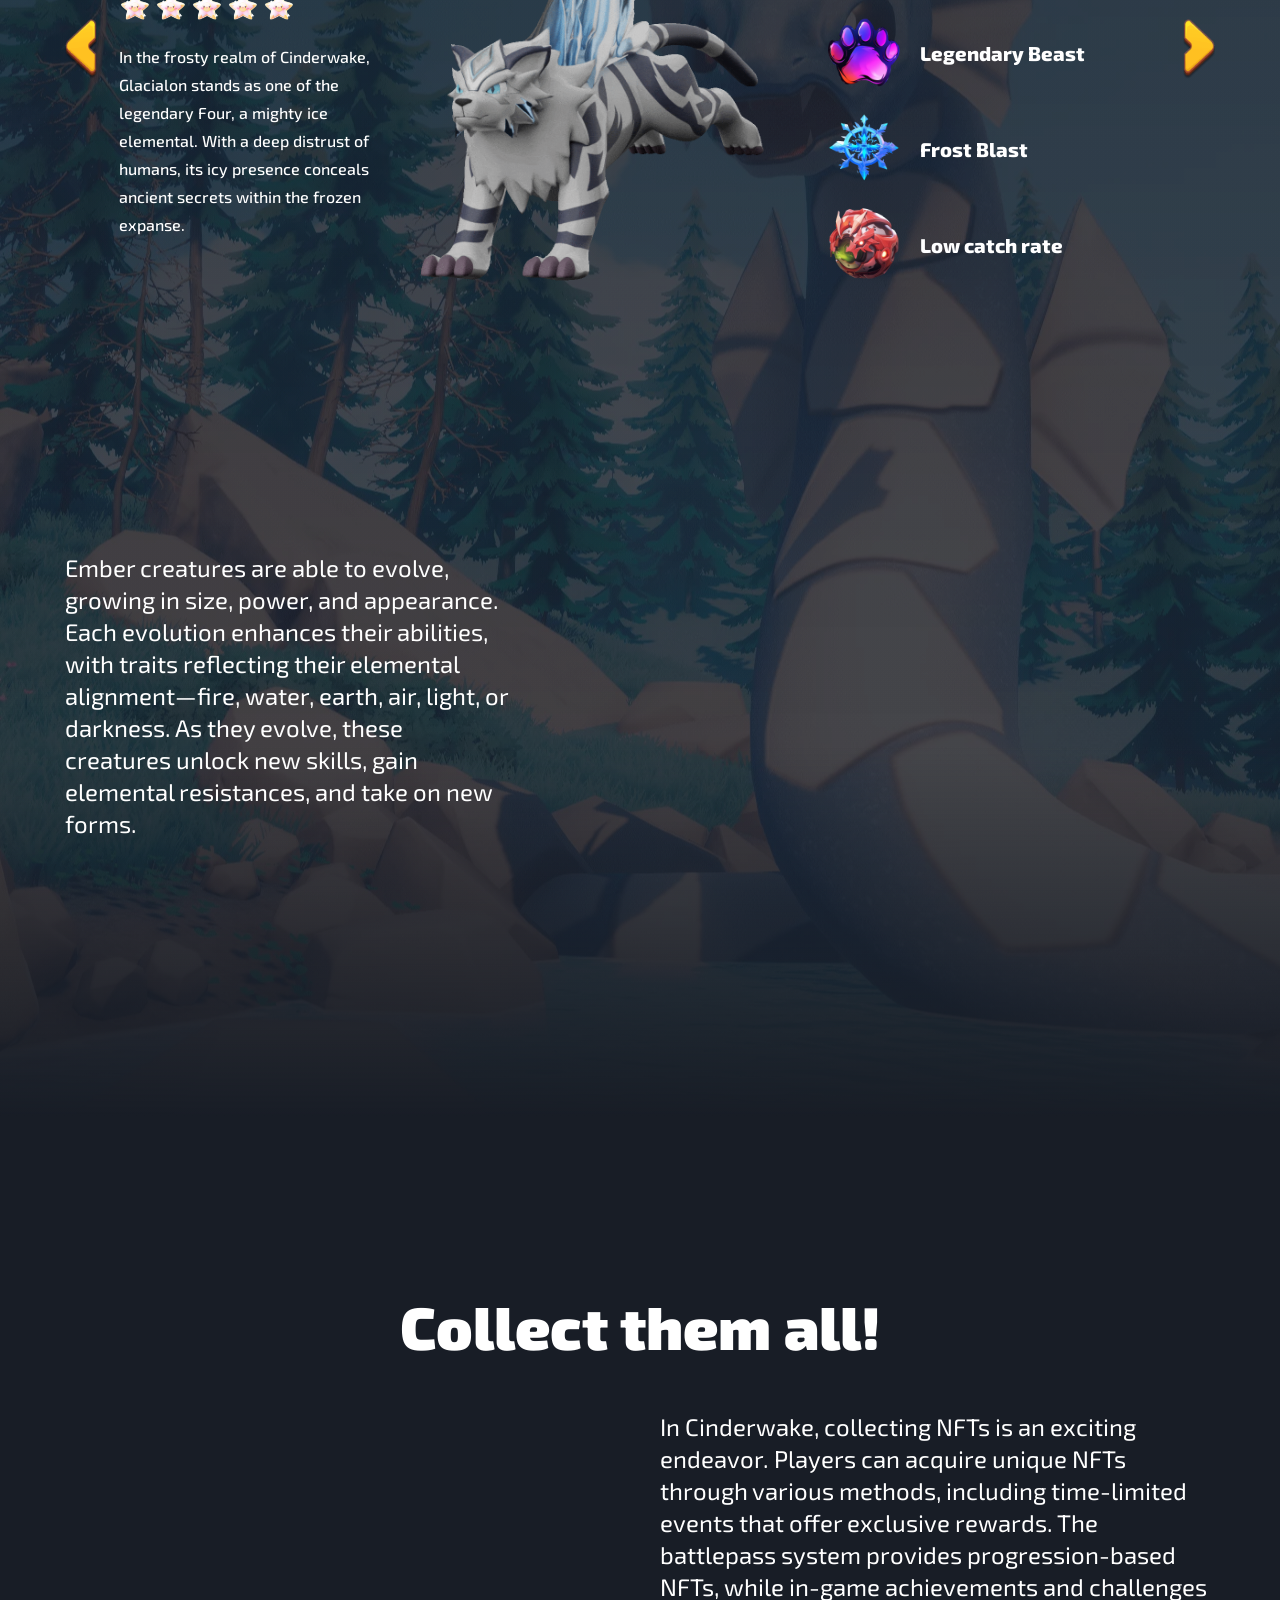
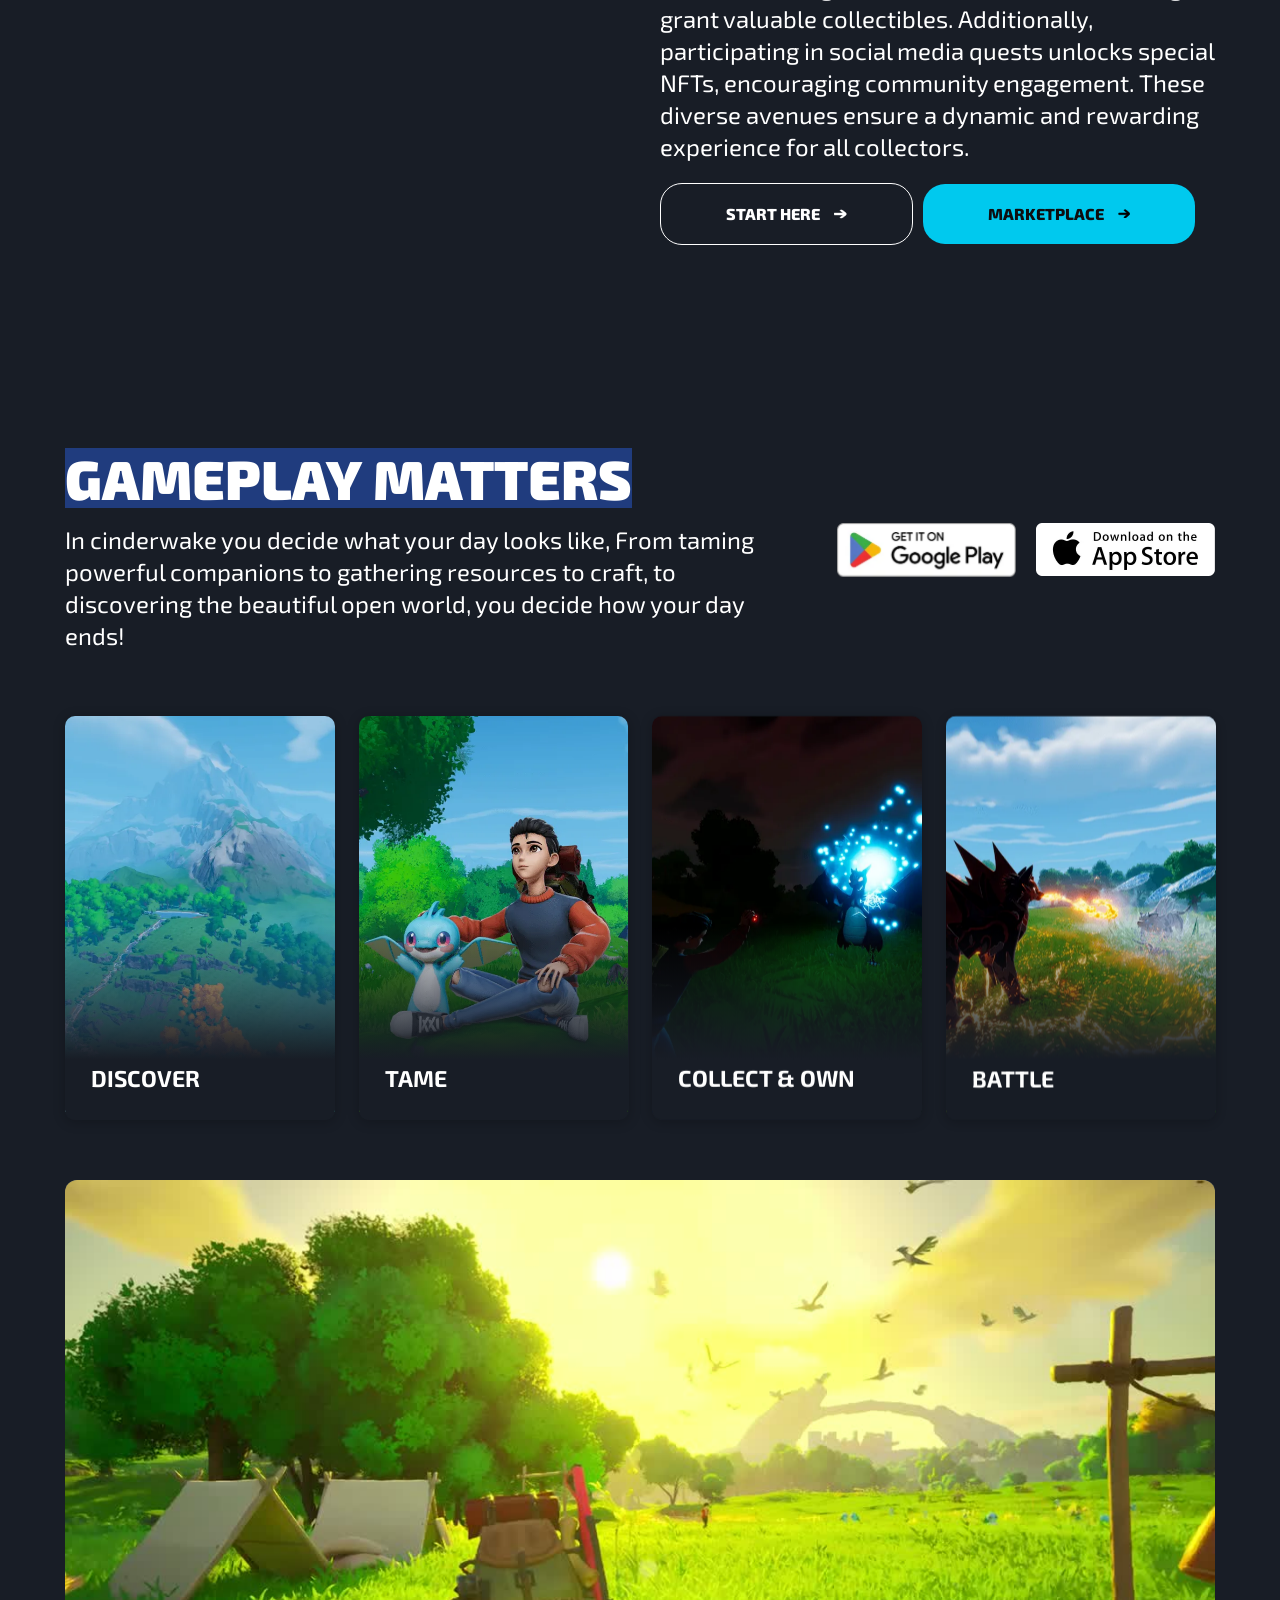
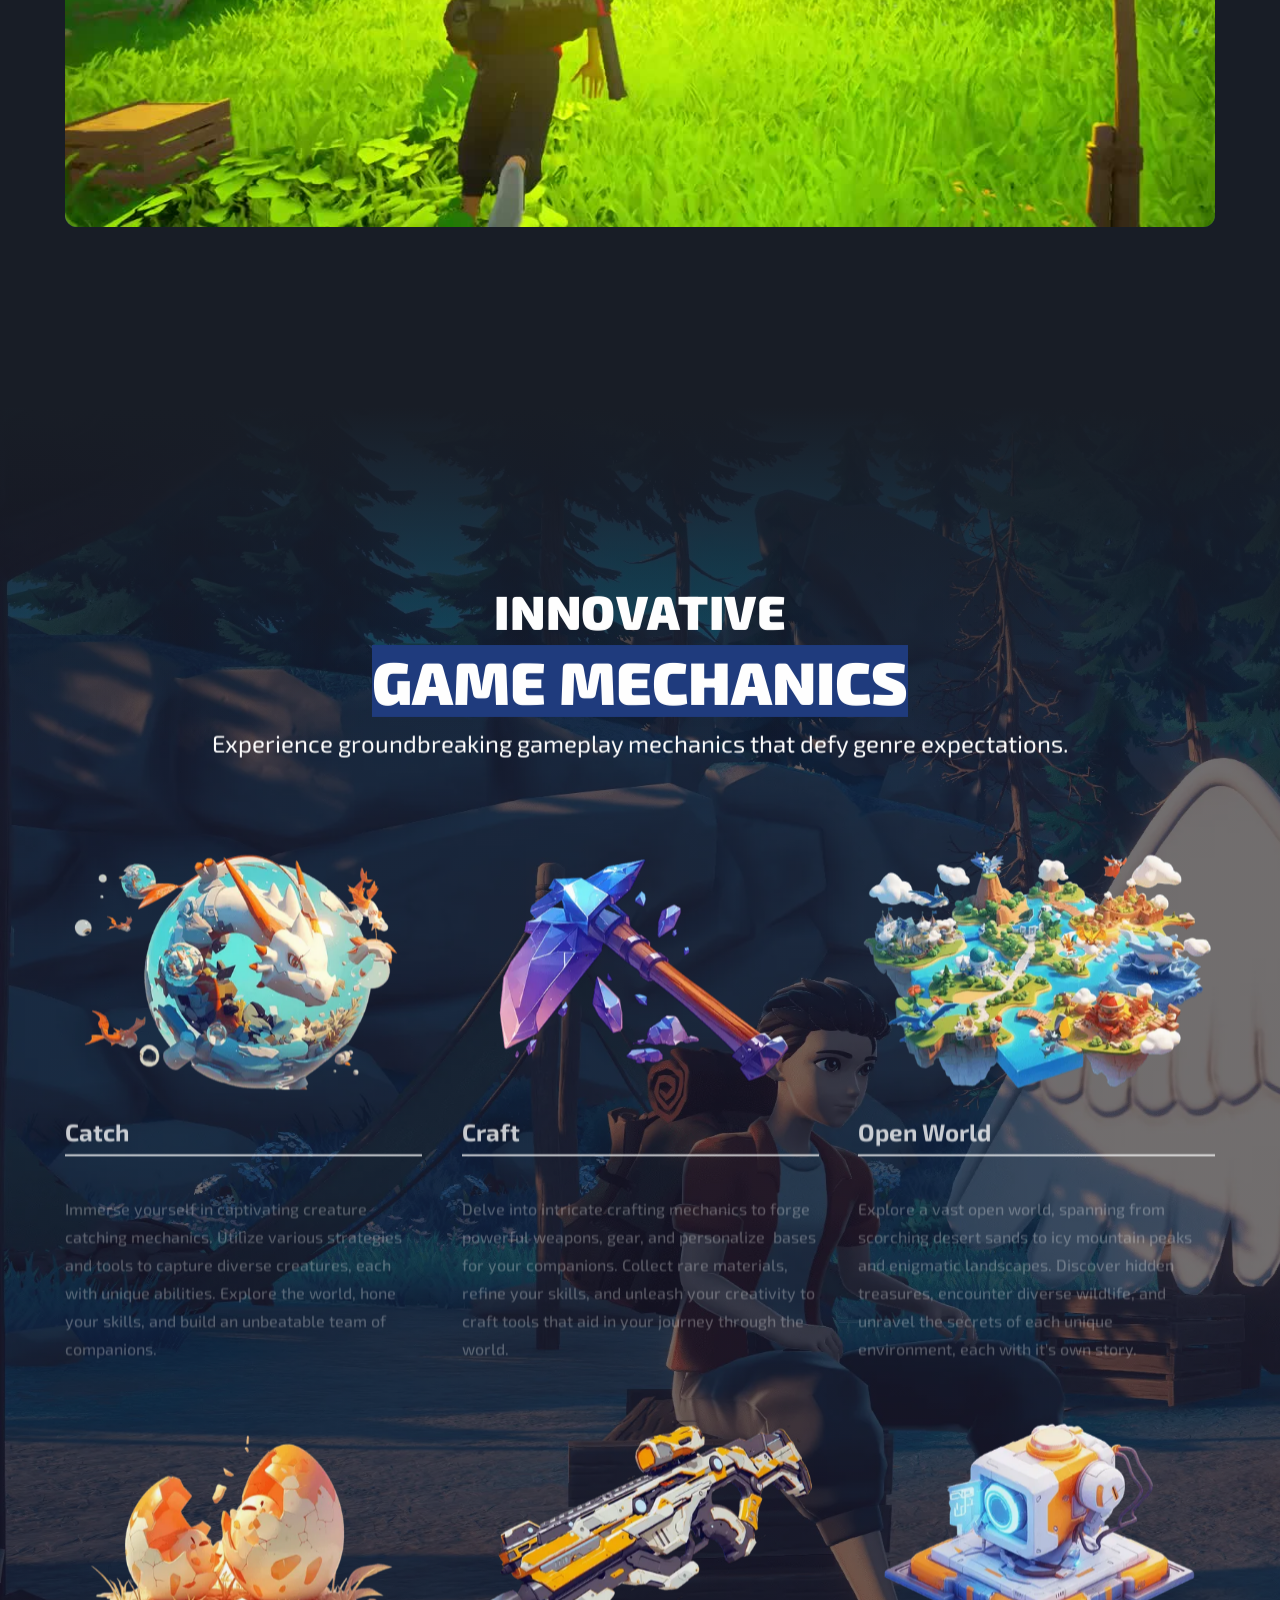
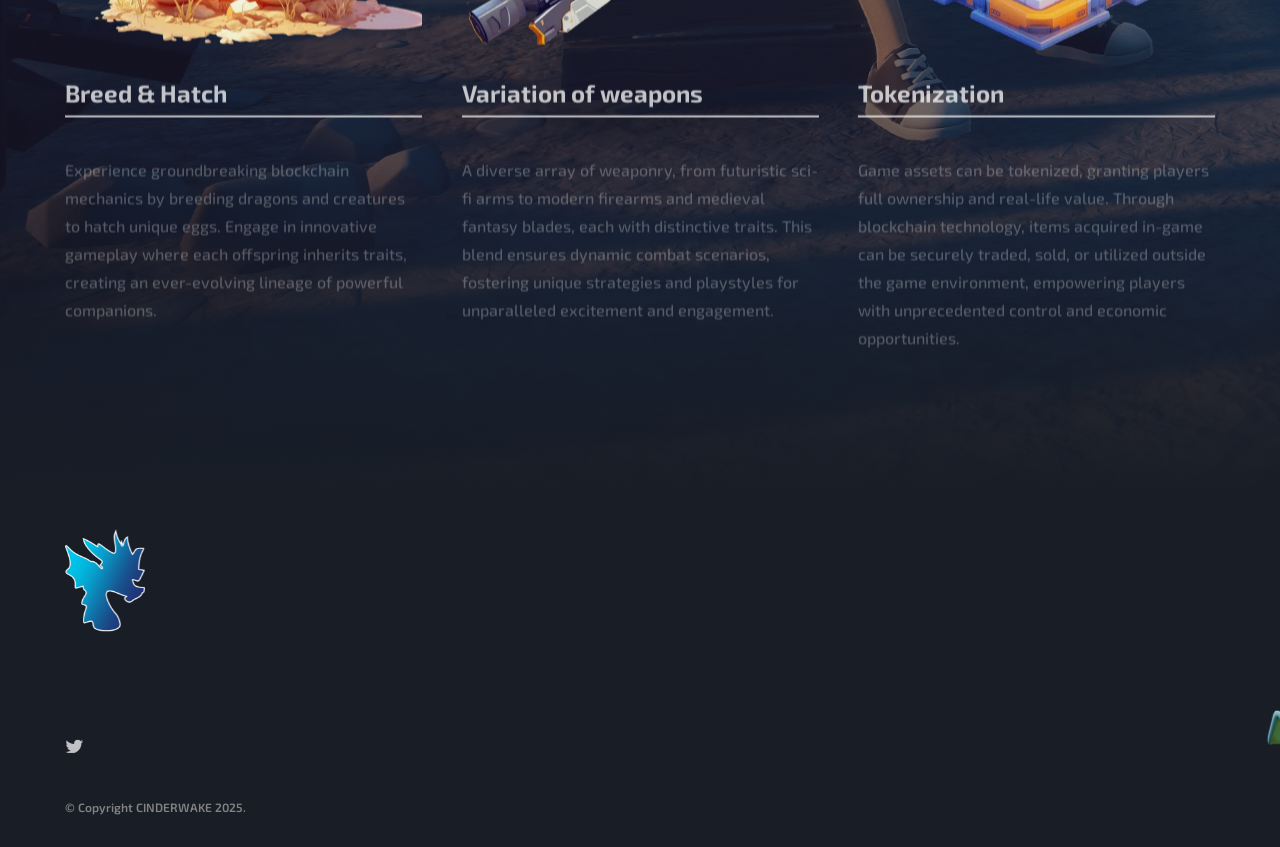
==== commit 37823dd6: "Animate banner: flowing flame gradient + flickering fire emoji Add a looping background-position shi" ====
--- a/index.htm
+++ b/index.htm
@@ -15,13 +15,17 @@
 }
 </style></head><body><style>
 :root{--cndr-banner-h:42px}
-#cndr-solana-banner{position:relative;z-index:1000;display:flex;align-items:center;justify-content:center;gap:8px;height:var(--cndr-banner-h);padding:0 44px;box-sizing:border-box;font-family:Arial,Helvetica,system-ui,sans-serif;font-size:14px;font-weight:700;color:#fff;text-align:center;letter-spacing:.02em;background:linear-gradient(90deg,#f12711 0%,#f5af19 100%);overflow:hidden;white-space:nowrap;}
+#cndr-solana-banner{position:relative;z-index:1000;display:flex;align-items:center;justify-content:center;gap:8px;height:var(--cndr-banner-h);padding:0 44px;box-sizing:border-box;font-family:Arial,Helvetica,system-ui,sans-serif;font-size:14px;font-weight:700;color:#fff;text-align:center;letter-spacing:.02em;background:linear-gradient(90deg,#7a0a02 0%,#f12711 25%,#f5af19 50%,#f12711 75%,#7a0a02 100%);background-size:200% 100%;animation:cndrFireShift 7s linear infinite;overflow:hidden;white-space:nowrap;}
 #cndr-solana-banner strong{font-weight:800}
 .nav_wrapper{top:var(--cndr-banner-h)!important}
 #cndr-solana-banner button{position:absolute;right:12px;top:50%;transform:translateY(-50%);background:transparent;border:0;color:#fff;font-size:20px;line-height:1;cursor:pointer;opacity:.85;padding:0 4px;}
 #cndr-solana-banner button:hover{opacity:1}
+@keyframes cndrFireShift{0%{background-position:0% 50%}100%{background-position:200% 50%}}
+@keyframes cndrFireFlicker{0%,100%{transform:scale(1) rotate(0);filter:drop-shadow(0 0 2px rgba(255,180,80,.55))}50%{transform:scale(1.18) rotate(-4deg);filter:drop-shadow(0 0 7px rgba(255,140,40,.95))}}
+.cndr-fire{display:inline-block;animation:cndrFireFlicker 1.5s ease-in-out infinite}
+@media (prefers-reduced-motion:reduce){#cndr-solana-banner{animation:none}.cndr-fire{animation:none}}
 </style>
-<div id="cndr-solana-banner" role="region" aria-label="Announcement"><span>🔥 <strong>$CNDR</strong> is live on Solana</span><button type="button" aria-label="Dismiss announcement" onclick="this.parentNode.style.display='none';document.documentElement.style.setProperty('--cndr-banner-h','0px');">×</button></div><div class="wrap"><div class="nav_wrapper"><div data-animation="default" class="nav_component w-nav" data-easing2="ease" fs-scrolldisable-element="smart-nav" data-easing="ease" data-collapse="medium" data-w-id="f334f4ee-39ba-2723-30ae-fa889d1e36ba" role="banner" data-duration="400"><div class="nav_container"><a href="index.htm" aria-current="page" class="nav_logo-link w-nav-brand w--current"><img src="65edb0c08d0f6e270a85b3d5/cinderwake-logo.png" loading="lazy" width="Auto" height="Auto" alt="" srcset="65edb0c08d0f6e270a85b3d5/cinderwake-logo.png 500w, 65edb0c08d0f6e270a85b3d5/cinderwake-logo.png 800w, 65edb0c08d0f6e270a85b3d5/cinderwake-logo.png 1080w, 65edb0c08d0f6e270a85b3d5/cinderwake-logo.png 1600w, 65edb0c08d0f6e270a85b3d5/cinderwake-logo.png 2400w" sizes="(max-width: 479px) 98vw, (max-width: 767px) 99vw, (max-width: 2400px) 100vw, 2400px" class="brand-image"></a><nav role="navigation" class="nav_menu w-nav-menu"><div class="nav_menu-left"><a href="index.htm" aria-current="page" class="nav_link w--current">Home</a><a href="#" onclick="return false;" title="Coming soon" target="_blank" class="soon-link w-inline-block"><div class="nav_link">Whitepaper</div></a><a href="#" onclick="return false;" title="Coming soon" class="nav_link">Infodeck</a><a href="roadmap.html" class="nav_link">Roadmap</a></div><div class="nav_menu-right is-tablet"><div class="nav_button-wrapper"><a href="https://x.com/cinderwakeio" target="_blank" class="opacity-hover w-inline-block"><div class="vectors-wrapper-3 w-embed"><svg xmlns="http://www.w3.org/2000/svg" viewbox="0 0 512 512"><!--!Font Awesome Free 6.5.1 by @fontawesome - https://fontawesome.com License - https://fontawesome.com/license/free Copyright 2024 Fonticons, Inc.--><path fill="currentColor" d="M389.2 48h70.6L305.6 224.2 487 464H345L233.7 318.6 106.5 464H35.8L200.7 275.5 26.8 48H172.4L272.9 180.9 389.2 48zM364.4 421.8h39.1L151.1 88h-42L364.4 421.8z"></path></svg></div></a></div></div></nav><div class="nav_menu-right is-desktop"><div class="nav_button-wrapper"><a href="https://x.com/cinderwakeio" target="_blank" class="opacity-hover w-inline-block"><div class="vectors-wrapper-3 w-embed"><svg xmlns="http://www.w3.org/2000/svg" viewbox="0 0 512 512"><!--!Font Awesome Free 6.5.1 by @fontawesome - https://fontawesome.com License - https://fontawesome.com/license/free Copyright 2024 Fonticons, Inc.--><path fill="currentColor" d="M389.2 48h70.6L305.6 224.2 487 464H345L233.7 318.6 106.5 464H35.8L200.7 275.5 26.8 48H172.4L272.9 180.9 389.2 48zM364.4 421.8h39.1L151.1 88h-42L364.4 421.8z"></path></svg></div></a></div></div><div class="nav_menu-button w-nav-button"><div class="menu-icon_component"><div class="menu-icon_line-top"></div><div class="menu-icon_line-middle"><div class="menu-icon_line-middle-inner"></div></div><div class="menu-icon_line-bottom"></div></div></div></div></div></div><section data-w-id="a7723823-02a9-8d58-5655-e41441740b2b" class="section section-hero"><div class="container hero-headline"><div class="hero-content-wrapper"><div class="hero-headline-block"><div class="margin-bottom-20"><h1 class="h1 uppercase text-white is-shadow fade-in-200">cinderwake: a story of dragons and myths</h1></div><div class="margin-bottom-20"><div class="text-2xl font-black text-white max-700 is-shadow fade-in-300">Embark on Epic Adventures: Conquer Chaos, Unravel Mysteries, and Become a Legend!</div></div></div><div class="hero-subline-block fade-in-400"><div class="button-holder"><a data-w-id="d642e198-6d1c-3097-1bf3-8dfb6da45130" href="#" target="_blank" class="button uppercase is-relative w-inline-block"><div class="text-black">DOwnload</div><img width="12.499999046325684" height="9.500020980834961" src="65edb0c08d0f6e270a85b3d5/65edb0c08d0f6e270a85b457_Vectors-Wrapper.svg" loading="lazy" alt="" class="arrow-icon-right"><div class="soon_text_wrapper is-button"><div>Coming Soon!</div></div></a></div></div></div></div><div class="hero-bottom"><div data-w-id="c48a6bb0-cd18-b48e-4b36-ca5091fdd652" style="-webkit-transform:translate3d(0, -50%, 0) scale3d(1, 0, 1) rotateX(0) rotateY(0) rotateZ(0) skew(0, 0);-moz-transform:translate3d(0, -50%, 0) scale3d(1, 0, 1) rotateX(0) rotateY(0) rotateZ(0) skew(0, 0);-ms-transform:translate3d(0, -50%, 0) scale3d(1, 0, 1) rotateX(0) rotateY(0) rotateZ(0) skew(0, 0);transform:translate3d(0, -50%, 0) scale3d(1, 0, 1) rotateX(0) rotateY(0) rotateZ(0) skew(0, 0)" class="hero-divider-block"></div><div class="container margin-top-60"><div class="hero-grid"><img src="65edb0c08d0f6e270a85b3d5/65f618ccc655e0d3935d068e_output_4ilmR5.gif" data-w-id="a7723823-02a9-8d58-5655-e41441740b52" style="opacity:0" height="Auto" alt="" class="hero-character-image fade-in-300"><div class="button-holder fade-in-400"><a data-w-id="4d4a6b0e-998b-bac3-342d-31954e5ce326" href="#" target="_blank" class="app-store-link-block w-inline-block"><img src="65edb0c08d0f6e270a85b3d5/65edb0c08d0f6e270a85b49e_googleplay%201.webp" loading="lazy" width="192.9051971435547" height="57.52293395996094" alt="" class="googleplay-1"><div class="soon_text_wrapper is-button"><div>Coming Soon!</div></div></a><a data-w-id="3bd27390-7dbf-4a46-828b-818b41edd09a" href="#" target="_blank" class="app-store-link-block w-inline-block"><img src="65edb0c08d0f6e270a85b3d5/65edb0c08d0f6e270a85b49f_App%20Store.webp" loading="lazy" width="170.82568359375" height="57.52293395996094" alt="" class="googleplay-1"><div class="soon_text_wrapper is-button"><div>Coming Soon!</div></div></a></div></div></div></div></section><section class="section more-bg"><div class="about-wrapper"><div class="w-layout-blockcontainer container is-more-info w-container"><div class="section-padding"><div class="more-info-wrapper no-bg"><div class="text-center"><h3 class="h2 tracking-wide is-shadow split-lines">Unravel the Lore: A Tale of Ancient Legends</h3><div class="spacer"></div><p class="lore_text split-lines">In the heart of Cinderwake lies a tale woven with threads of ancient legends and epic adventures. Long ago, powerful dragons soared through the skies, their fiery breath igniting the heavens. Among them was Solrath, an enigmatic dragon of unmatched power, seeking to unite magic and technology. Solrath&#x27;s quest for enlightenment sparked chaos and ushered in a new era.</p></div></div><div class="more-info-wrapper fade-in-100"><div class="text-center is-lore"><h3 class="h2 tracking-wide is-shadow fade-in-200">The Dawn of a New Era</h3><div class="spacer"></div><p class="lore_text fade-in-300">As darkness looms over Cinderwake, brave Adventurers rise to restore balance to the realm. Led by legendary Dragonlords, they embark on perilous quests, facing mythical beasts and uncovering hidden secrets. Embrace your destiny and become a legend in the ever-evolving world of Cinderwake.</p></div></div></div></div></div><div class="coming-soon_wrapper"><div class="w-layout-blockcontainer container w-container"><div class="section-title-center"><h2 class="h1 fade-in-100">$CNDR ICO - coming soon</h2></div><div class="_2-col-grid"><img class="about-us-thumbnail fade-in-200" src="65edb0c08d0f6e270a85b3d5/65f2935d1f2b91ff16ddca62_bak2%20%281%29.webp" width="960" height="Auto" alt="" style="opacity:0" sizes="(max-width: 767px) 100vw, (max-width: 991px) 728px, 940px" data-w-id="5e5fc175-643e-6769-7818-ce65700ba892" loading="lazy" srcset="65edb0c08d0f6e270a85b3d5/65f2935d1f2b91ff16ddca62_bak2%20%281%29-p-500.webp 500w, 65edb0c08d0f6e270a85b3d5/65f2935d1f2b91ff16ddca62_bak2%20%281%29-p-800.webp 800w, 65edb0c08d0f6e270a85b3d5/65f2935d1f2b91ff16ddca62_bak2%20%281%29-p-1080.webp 1080w, 65edb0c08d0f6e270a85b3d5/65f2935d1f2b91ff16ddca62_bak2%20%281%29-p-1600.webp 1600w, 65edb0c08d0f6e270a85b3d5/65f2935d1f2b91ff16ddca62_bak2%20%281%29.webp 1920w"><div class="flex-tabs fade-in-300"><div class="text-2xl font-black text-white max-700">Are you ready to embark on the adventure of a lifetime? Don&#x27;t miss your chance to be part of Cinderwake&#x27;s ICO and help shape the future of gaming. Join us as we journey into a world where dragons roam and legends are forged. The fate of Cinderwake is in your hands—will you rise to the challenge?</div></div></div><section><section class="section team"><div class="w-layout-blockcontainer container w-container"><div class="section-header"><div class="flex vertical center"><h2 class="h2 tracking-wide uppercase fade-in-100"><span class="text-white">Partners</span></h2></div></div><div class="margin-top-40"><div class="partners_component fade-in-200"><img src="65edb0c08d0f6e270a85b3d5/66fbb50816ae048b2cda8897_immutable-logo-white.svg" loading="lazy" alt="" class="partners_logo is-0"><img src="65edb0c08d0f6e270a85b3d5/66278312f58b07af697357b2_altura.png" loading="lazy" alt="" class="partners_logo is-1"><img src="65edb0c08d0f6e270a85b3d5/662890a621e8e2d65fab3cbe_nt%20whitee.webp" loading="lazy" alt="" class="partners_logo is-1"></div></div></div></section></section><div class="video-block fade-in-200"><div data-w-id="c87f9d63-1d60-4709-1578-62d084c8dc39" class="video-holder"><div data-poster-url="https://cdn.prod.website-files.com/65edb0c08d0f6e270a85b3d5%2F66c301d00990d6af0f45820d_emberwebsite2-poster-00001.jpg" data-video-urls="https://cdn.prod.website-files.com/65edb0c08d0f6e270a85b3d5%2F66c301d00990d6af0f45820d_emberwebsite2-transcode.mp4,https://cdn.prod.website-files.com/65edb0c08d0f6e270a85b3d5%2F66c301d00990d6af0f45820d_emberwebsite2-transcode.webm" data-autoplay="true" data-loop="true" data-wf-ignore="true" class="section-video w-background-video w-background-video-atom"><video id="c87f9d63-1d60-4709-1578-62d084c8dc3a-video" autoplay="" loop="" style="background-image:url(&quot;65edb0c08d0f6e270a85b3d566c301d00990d6af0f45820d_emberwebsite2-poster-00001.jpg&quot;)" muted="" playsinline="" data-wf-ignore="true" data-object-fit="cover"><source src="65edb0c08d0f6e270a85b3d566c301d00990d6af0f45820d_emberwebsite2-transcode.mp4" data-wf-ignore="true"><source src="65edb0c08d0f6e270a85b3d566c301d00990d6af0f45820d_emberwebsite2-transcode.webm" data-wf-ignore="true"></video><noscript><style>
+<div id="cndr-solana-banner" role="region" aria-label="Announcement"><span><span class="cndr-fire">🔥</span> <strong>$CNDR</strong> is live on Solana</span><button type="button" aria-label="Dismiss announcement" onclick="this.parentNode.style.display='none';document.documentElement.style.setProperty('--cndr-banner-h','0px');">×</button></div><div class="wrap"><div class="nav_wrapper"><div data-animation="default" class="nav_component w-nav" data-easing2="ease" fs-scrolldisable-element="smart-nav" data-easing="ease" data-collapse="medium" data-w-id="f334f4ee-39ba-2723-30ae-fa889d1e36ba" role="banner" data-duration="400"><div class="nav_container"><a href="index.htm" aria-current="page" class="nav_logo-link w-nav-brand w--current"><img src="65edb0c08d0f6e270a85b3d5/cinderwake-logo.png" loading="lazy" width="Auto" height="Auto" alt="" srcset="65edb0c08d0f6e270a85b3d5/cinderwake-logo.png 500w, 65edb0c08d0f6e270a85b3d5/cinderwake-logo.png 800w, 65edb0c08d0f6e270a85b3d5/cinderwake-logo.png 1080w, 65edb0c08d0f6e270a85b3d5/cinderwake-logo.png 1600w, 65edb0c08d0f6e270a85b3d5/cinderwake-logo.png 2400w" sizes="(max-width: 479px) 98vw, (max-width: 767px) 99vw, (max-width: 2400px) 100vw, 2400px" class="brand-image"></a><nav role="navigation" class="nav_menu w-nav-menu"><div class="nav_menu-left"><a href="index.htm" aria-current="page" class="nav_link w--current">Home</a><a href="#" onclick="return false;" title="Coming soon" target="_blank" class="soon-link w-inline-block"><div class="nav_link">Whitepaper</div></a><a href="#" onclick="return false;" title="Coming soon" class="nav_link">Infodeck</a><a href="roadmap.html" class="nav_link">Roadmap</a></div><div class="nav_menu-right is-tablet"><div class="nav_button-wrapper"><a href="https://x.com/cinderwakeio" target="_blank" class="opacity-hover w-inline-block"><div class="vectors-wrapper-3 w-embed"><svg xmlns="http://www.w3.org/2000/svg" viewbox="0 0 512 512"><!--!Font Awesome Free 6.5.1 by @fontawesome - https://fontawesome.com License - https://fontawesome.com/license/free Copyright 2024 Fonticons, Inc.--><path fill="currentColor" d="M389.2 48h70.6L305.6 224.2 487 464H345L233.7 318.6 106.5 464H35.8L200.7 275.5 26.8 48H172.4L272.9 180.9 389.2 48zM364.4 421.8h39.1L151.1 88h-42L364.4 421.8z"></path></svg></div></a></div></div></nav><div class="nav_menu-right is-desktop"><div class="nav_button-wrapper"><a href="https://x.com/cinderwakeio" target="_blank" class="opacity-hover w-inline-block"><div class="vectors-wrapper-3 w-embed"><svg xmlns="http://www.w3.org/2000/svg" viewbox="0 0 512 512"><!--!Font Awesome Free 6.5.1 by @fontawesome - https://fontawesome.com License - https://fontawesome.com/license/free Copyright 2024 Fonticons, Inc.--><path fill="currentColor" d="M389.2 48h70.6L305.6 224.2 487 464H345L233.7 318.6 106.5 464H35.8L200.7 275.5 26.8 48H172.4L272.9 180.9 389.2 48zM364.4 421.8h39.1L151.1 88h-42L364.4 421.8z"></path></svg></div></a></div></div><div class="nav_menu-button w-nav-button"><div class="menu-icon_component"><div class="menu-icon_line-top"></div><div class="menu-icon_line-middle"><div class="menu-icon_line-middle-inner"></div></div><div class="menu-icon_line-bottom"></div></div></div></div></div></div><section data-w-id="a7723823-02a9-8d58-5655-e41441740b2b" class="section section-hero"><div class="container hero-headline"><div class="hero-content-wrapper"><div class="hero-headline-block"><div class="margin-bottom-20"><h1 class="h1 uppercase text-white is-shadow fade-in-200">cinderwake: a story of dragons and myths</h1></div><div class="margin-bottom-20"><div class="text-2xl font-black text-white max-700 is-shadow fade-in-300">Embark on Epic Adventures: Conquer Chaos, Unravel Mysteries, and Become a Legend!</div></div></div><div class="hero-subline-block fade-in-400"><div class="button-holder"><a data-w-id="d642e198-6d1c-3097-1bf3-8dfb6da45130" href="#" target="_blank" class="button uppercase is-relative w-inline-block"><div class="text-black">DOwnload</div><img width="12.499999046325684" height="9.500020980834961" src="65edb0c08d0f6e270a85b3d5/65edb0c08d0f6e270a85b457_Vectors-Wrapper.svg" loading="lazy" alt="" class="arrow-icon-right"><div class="soon_text_wrapper is-button"><div>Coming Soon!</div></div></a></div></div></div></div><div class="hero-bottom"><div data-w-id="c48a6bb0-cd18-b48e-4b36-ca5091fdd652" style="-webkit-transform:translate3d(0, -50%, 0) scale3d(1, 0, 1) rotateX(0) rotateY(0) rotateZ(0) skew(0, 0);-moz-transform:translate3d(0, -50%, 0) scale3d(1, 0, 1) rotateX(0) rotateY(0) rotateZ(0) skew(0, 0);-ms-transform:translate3d(0, -50%, 0) scale3d(1, 0, 1) rotateX(0) rotateY(0) rotateZ(0) skew(0, 0);transform:translate3d(0, -50%, 0) scale3d(1, 0, 1) rotateX(0) rotateY(0) rotateZ(0) skew(0, 0)" class="hero-divider-block"></div><div class="container margin-top-60"><div class="hero-grid"><img src="65edb0c08d0f6e270a85b3d5/65f618ccc655e0d3935d068e_output_4ilmR5.gif" data-w-id="a7723823-02a9-8d58-5655-e41441740b52" style="opacity:0" height="Auto" alt="" class="hero-character-image fade-in-300"><div class="button-holder fade-in-400"><a data-w-id="4d4a6b0e-998b-bac3-342d-31954e5ce326" href="#" target="_blank" class="app-store-link-block w-inline-block"><img src="65edb0c08d0f6e270a85b3d5/65edb0c08d0f6e270a85b49e_googleplay%201.webp" loading="lazy" width="192.9051971435547" height="57.52293395996094" alt="" class="googleplay-1"><div class="soon_text_wrapper is-button"><div>Coming Soon!</div></div></a><a data-w-id="3bd27390-7dbf-4a46-828b-818b41edd09a" href="#" target="_blank" class="app-store-link-block w-inline-block"><img src="65edb0c08d0f6e270a85b3d5/65edb0c08d0f6e270a85b49f_App%20Store.webp" loading="lazy" width="170.82568359375" height="57.52293395996094" alt="" class="googleplay-1"><div class="soon_text_wrapper is-button"><div>Coming Soon!</div></div></a></div></div></div></div></section><section class="section more-bg"><div class="about-wrapper"><div class="w-layout-blockcontainer container is-more-info w-container"><div class="section-padding"><div class="more-info-wrapper no-bg"><div class="text-center"><h3 class="h2 tracking-wide is-shadow split-lines">Unravel the Lore: A Tale of Ancient Legends</h3><div class="spacer"></div><p class="lore_text split-lines">In the heart of Cinderwake lies a tale woven with threads of ancient legends and epic adventures. Long ago, powerful dragons soared through the skies, their fiery breath igniting the heavens. Among them was Solrath, an enigmatic dragon of unmatched power, seeking to unite magic and technology. Solrath&#x27;s quest for enlightenment sparked chaos and ushered in a new era.</p></div></div><div class="more-info-wrapper fade-in-100"><div class="text-center is-lore"><h3 class="h2 tracking-wide is-shadow fade-in-200">The Dawn of a New Era</h3><div class="spacer"></div><p class="lore_text fade-in-300">As darkness looms over Cinderwake, brave Adventurers rise to restore balance to the realm. Led by legendary Dragonlords, they embark on perilous quests, facing mythical beasts and uncovering hidden secrets. Embrace your destiny and become a legend in the ever-evolving world of Cinderwake.</p></div></div></div></div></div><div class="coming-soon_wrapper"><div class="w-layout-blockcontainer container w-container"><div class="section-title-center"><h2 class="h1 fade-in-100">$CNDR ICO - coming soon</h2></div><div class="_2-col-grid"><img class="about-us-thumbnail fade-in-200" src="65edb0c08d0f6e270a85b3d5/65f2935d1f2b91ff16ddca62_bak2%20%281%29.webp" width="960" height="Auto" alt="" style="opacity:0" sizes="(max-width: 767px) 100vw, (max-width: 991px) 728px, 940px" data-w-id="5e5fc175-643e-6769-7818-ce65700ba892" loading="lazy" srcset="65edb0c08d0f6e270a85b3d5/65f2935d1f2b91ff16ddca62_bak2%20%281%29-p-500.webp 500w, 65edb0c08d0f6e270a85b3d5/65f2935d1f2b91ff16ddca62_bak2%20%281%29-p-800.webp 800w, 65edb0c08d0f6e270a85b3d5/65f2935d1f2b91ff16ddca62_bak2%20%281%29-p-1080.webp 1080w, 65edb0c08d0f6e270a85b3d5/65f2935d1f2b91ff16ddca62_bak2%20%281%29-p-1600.webp 1600w, 65edb0c08d0f6e270a85b3d5/65f2935d1f2b91ff16ddca62_bak2%20%281%29.webp 1920w"><div class="flex-tabs fade-in-300"><div class="text-2xl font-black text-white max-700">Are you ready to embark on the adventure of a lifetime? Don&#x27;t miss your chance to be part of Cinderwake&#x27;s ICO and help shape the future of gaming. Join us as we journey into a world where dragons roam and legends are forged. The fate of Cinderwake is in your hands—will you rise to the challenge?</div></div></div><section><section class="section team"><div class="w-layout-blockcontainer container w-container"><div class="section-header"><div class="flex vertical center"><h2 class="h2 tracking-wide uppercase fade-in-100"><span class="text-white">Partners</span></h2></div></div><div class="margin-top-40"><div class="partners_component fade-in-200"><img src="65edb0c08d0f6e270a85b3d5/66fbb50816ae048b2cda8897_immutable-logo-white.svg" loading="lazy" alt="" class="partners_logo is-0"><img src="65edb0c08d0f6e270a85b3d5/66278312f58b07af697357b2_altura.png" loading="lazy" alt="" class="partners_logo is-1"><img src="65edb0c08d0f6e270a85b3d5/662890a621e8e2d65fab3cbe_nt%20whitee.webp" loading="lazy" alt="" class="partners_logo is-1"></div></div></div></section></section><div class="video-block fade-in-200"><div data-w-id="c87f9d63-1d60-4709-1578-62d084c8dc39" class="video-holder"><div data-poster-url="https://cdn.prod.website-files.com/65edb0c08d0f6e270a85b3d5%2F66c301d00990d6af0f45820d_emberwebsite2-poster-00001.jpg" data-video-urls="https://cdn.prod.website-files.com/65edb0c08d0f6e270a85b3d5%2F66c301d00990d6af0f45820d_emberwebsite2-transcode.mp4,https://cdn.prod.website-files.com/65edb0c08d0f6e270a85b3d5%2F66c301d00990d6af0f45820d_emberwebsite2-transcode.webm" data-autoplay="true" data-loop="true" data-wf-ignore="true" class="section-video w-background-video w-background-video-atom"><video id="c87f9d63-1d60-4709-1578-62d084c8dc3a-video" autoplay="" loop="" style="background-image:url(&quot;65edb0c08d0f6e270a85b3d566c301d00990d6af0f45820d_emberwebsite2-poster-00001.jpg&quot;)" muted="" playsinline="" data-wf-ignore="true" data-object-fit="cover"><source src="65edb0c08d0f6e270a85b3d566c301d00990d6af0f45820d_emberwebsite2-transcode.mp4" data-wf-ignore="true"><source src="65edb0c08d0f6e270a85b3d566c301d00990d6af0f45820d_emberwebsite2-transcode.webm" data-wf-ignore="true"></video><noscript><style>
   [data-wf-bgvideo-fallback-img] {
     display: none;
   }
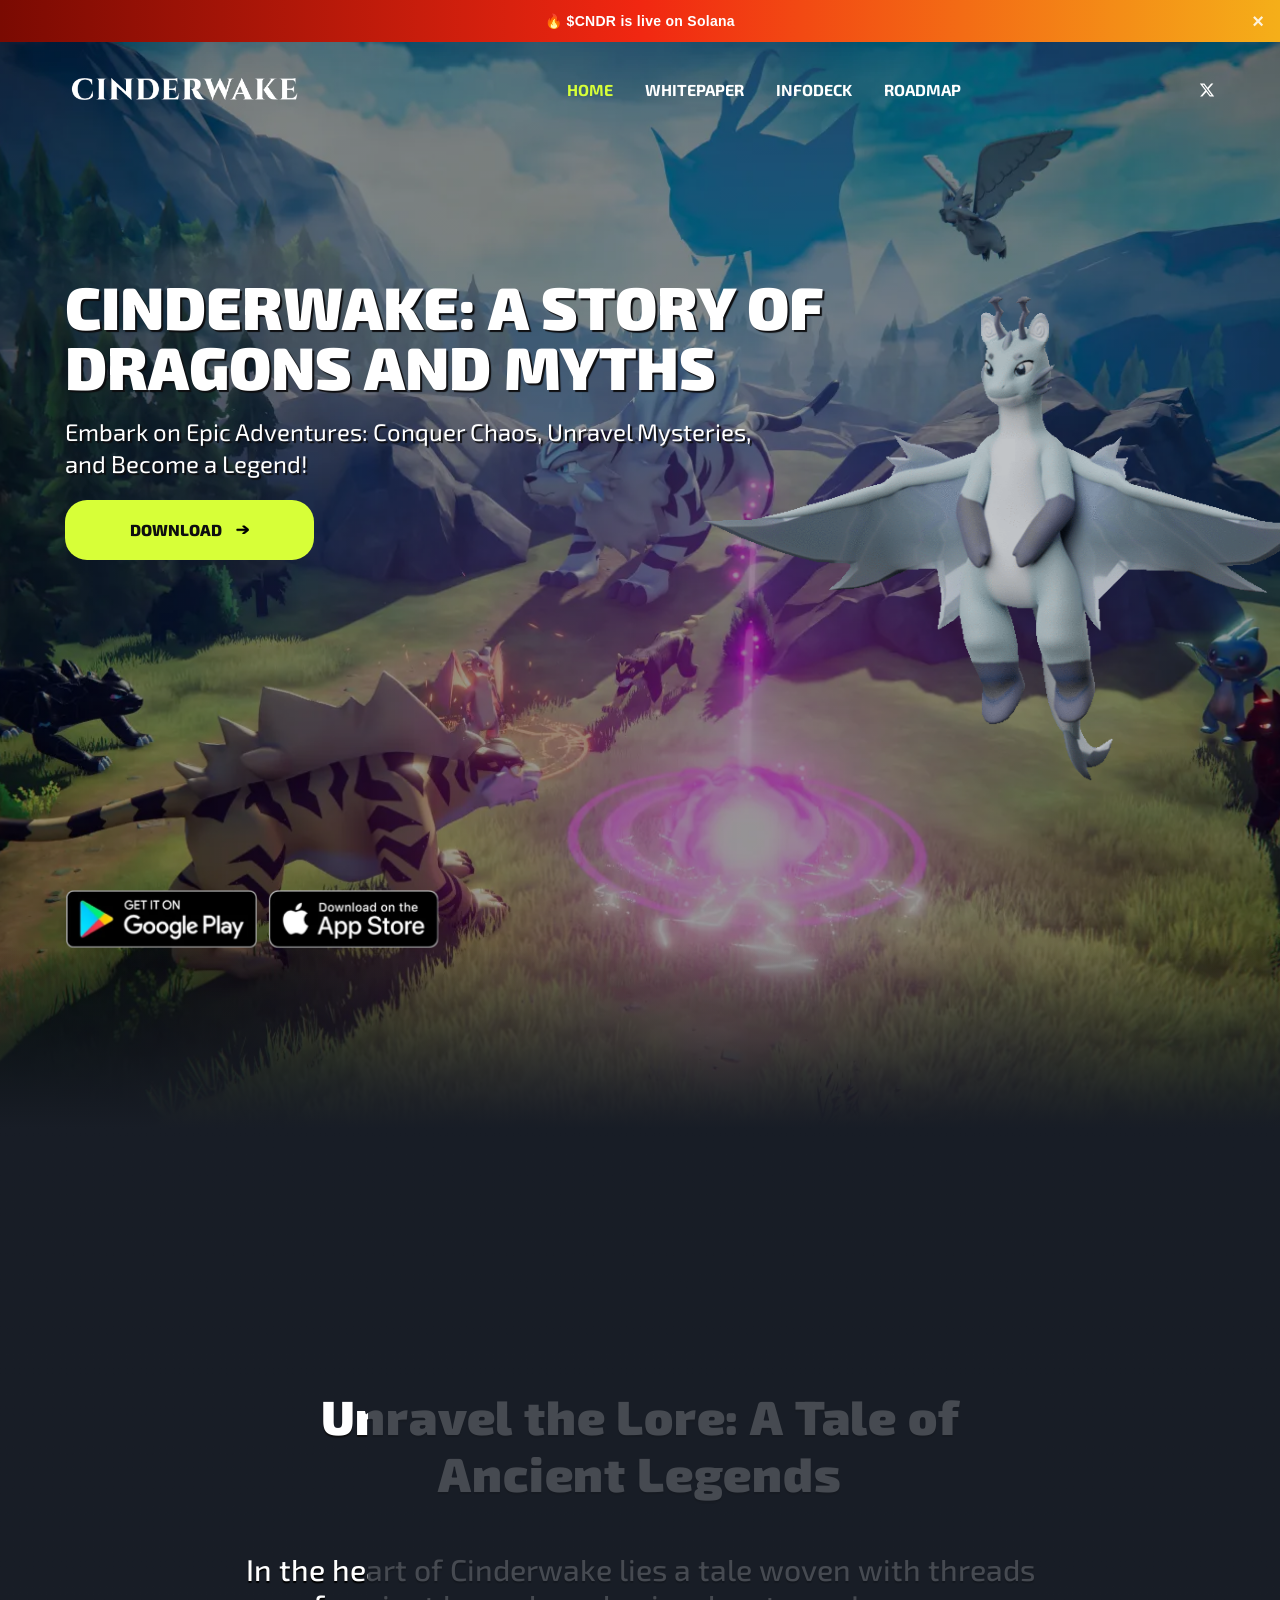
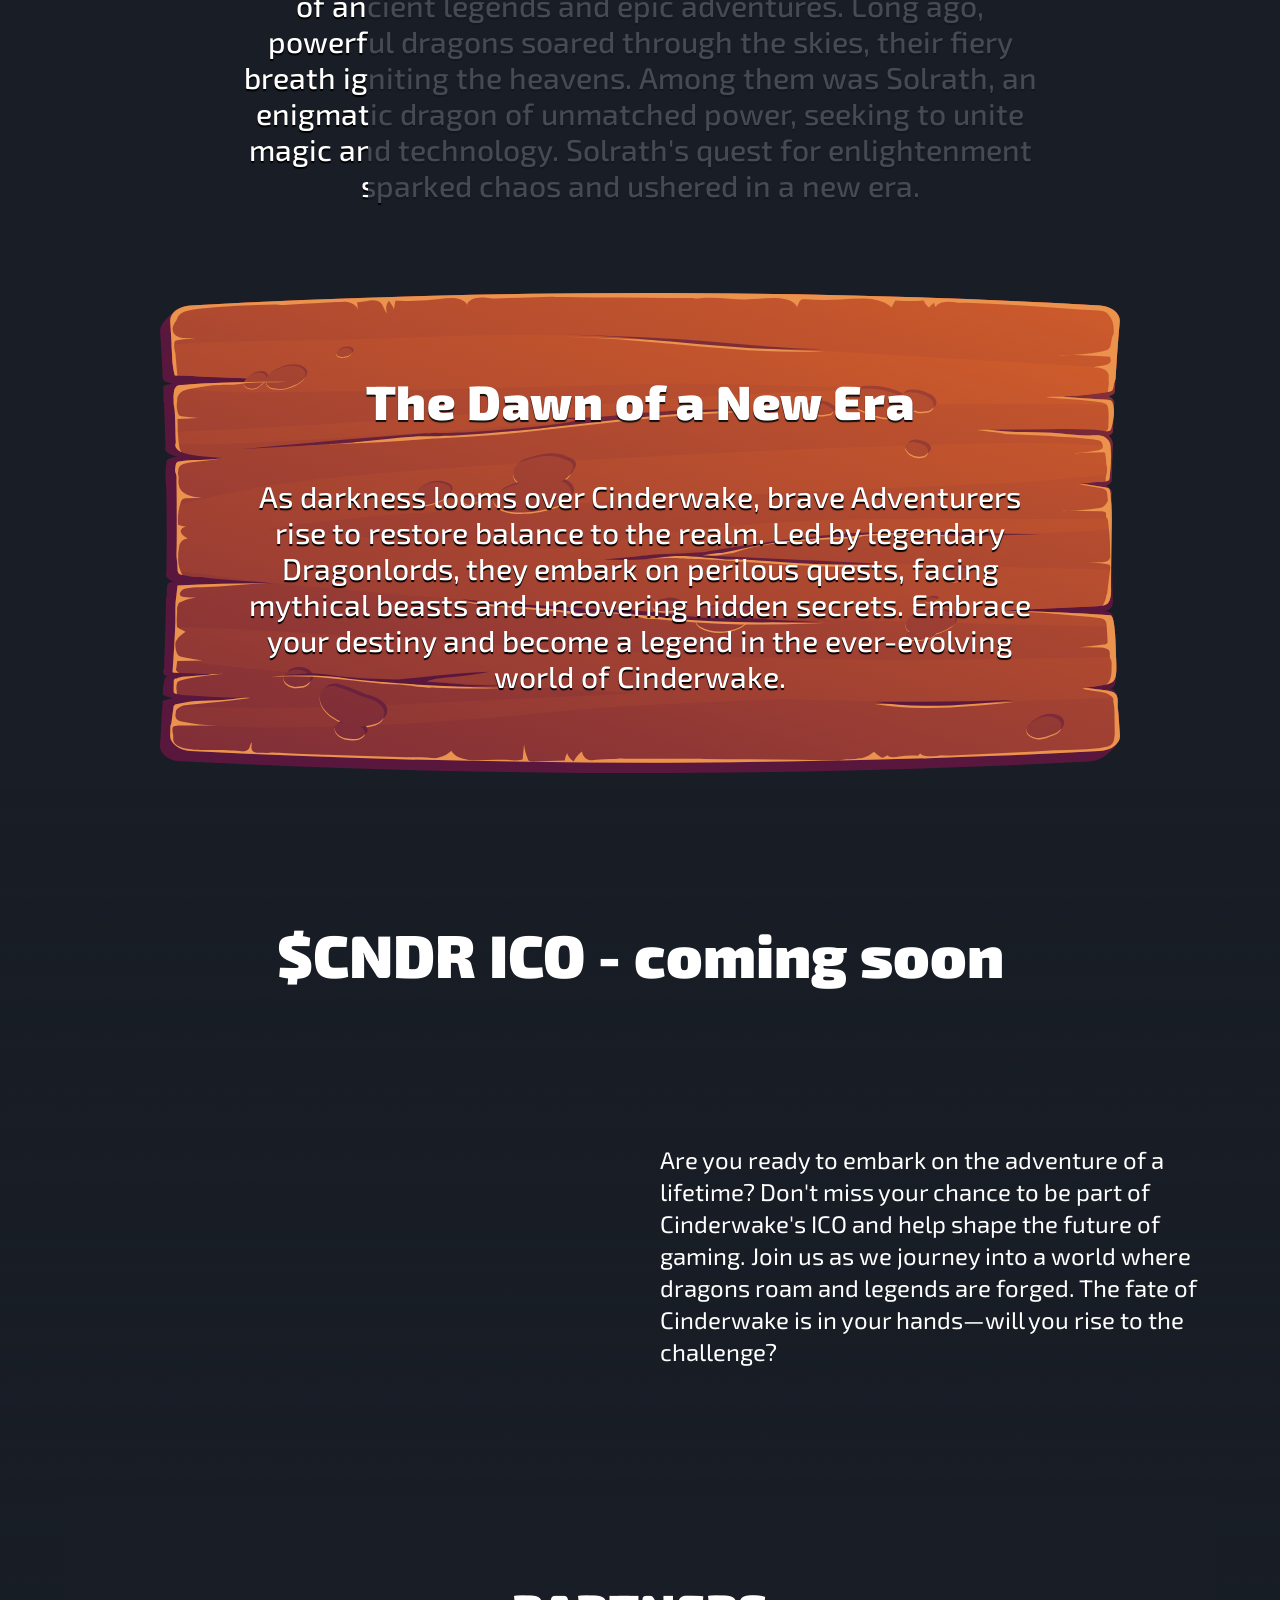
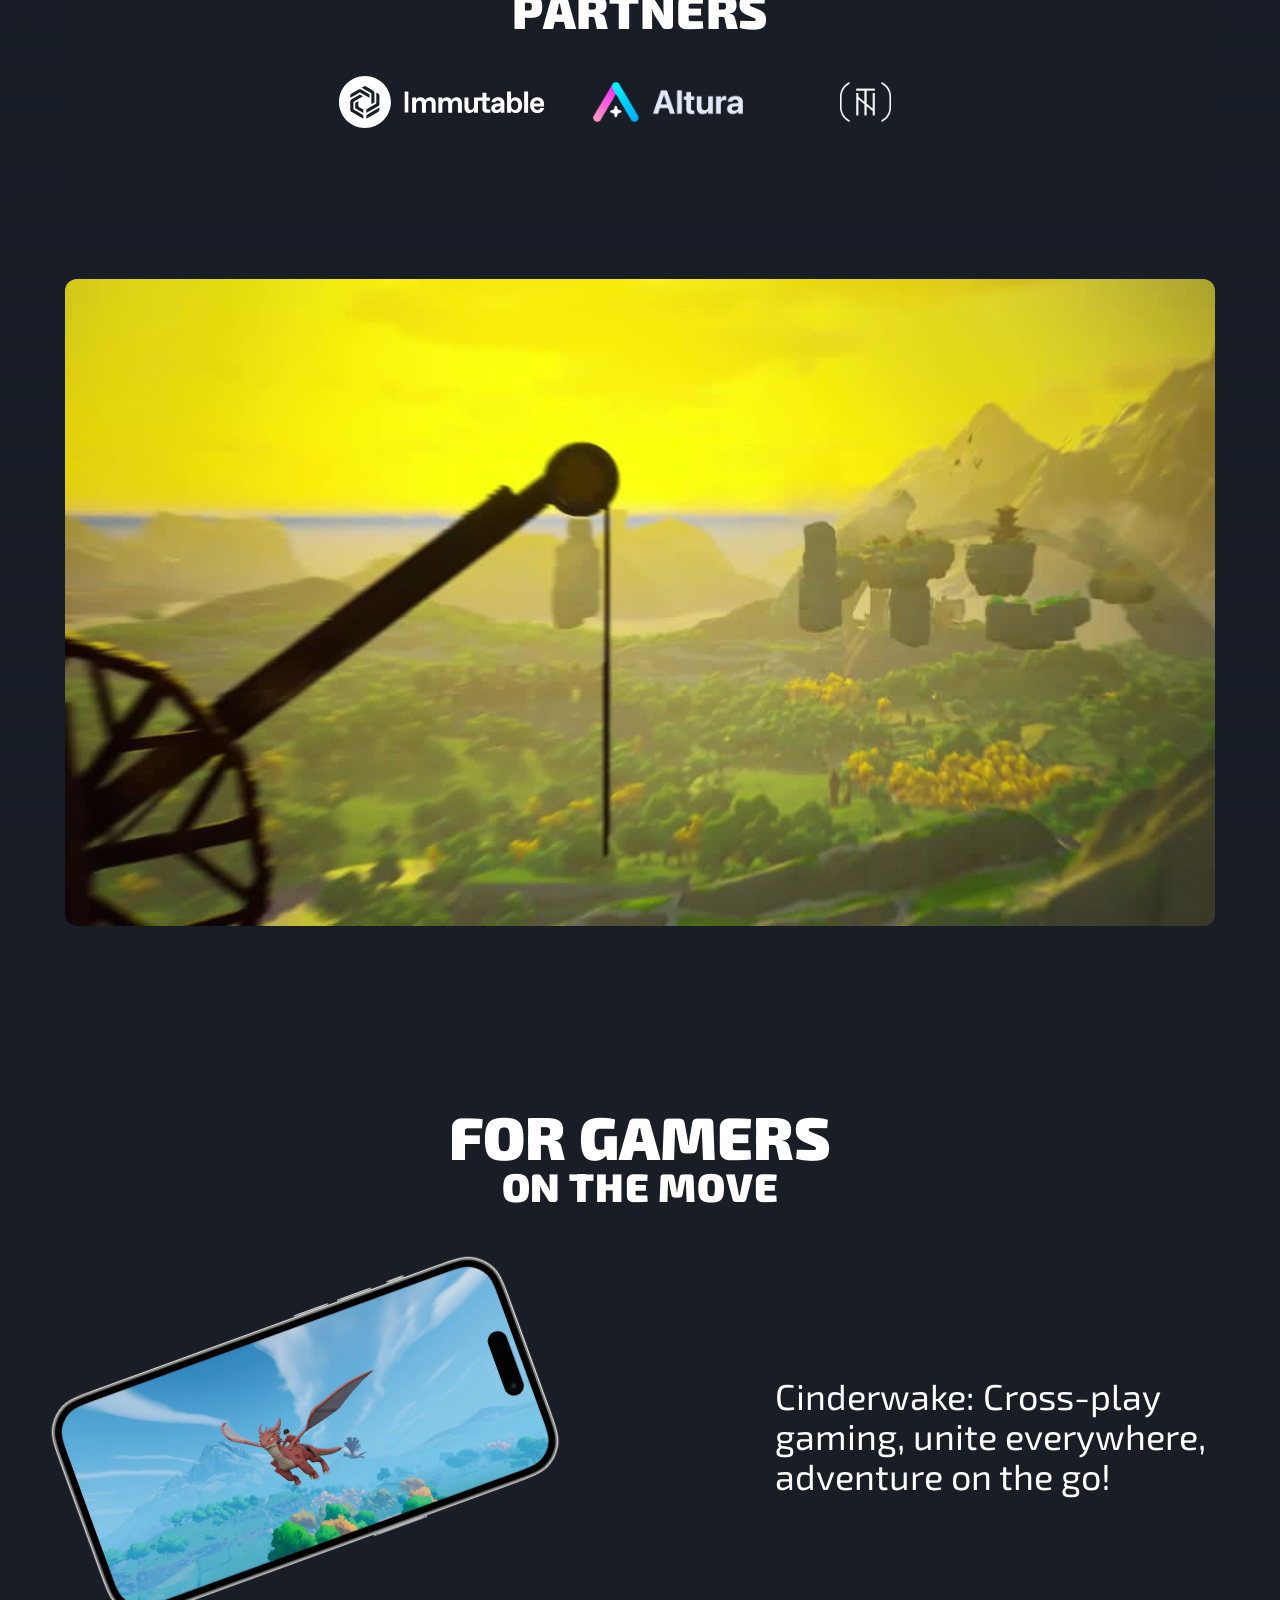
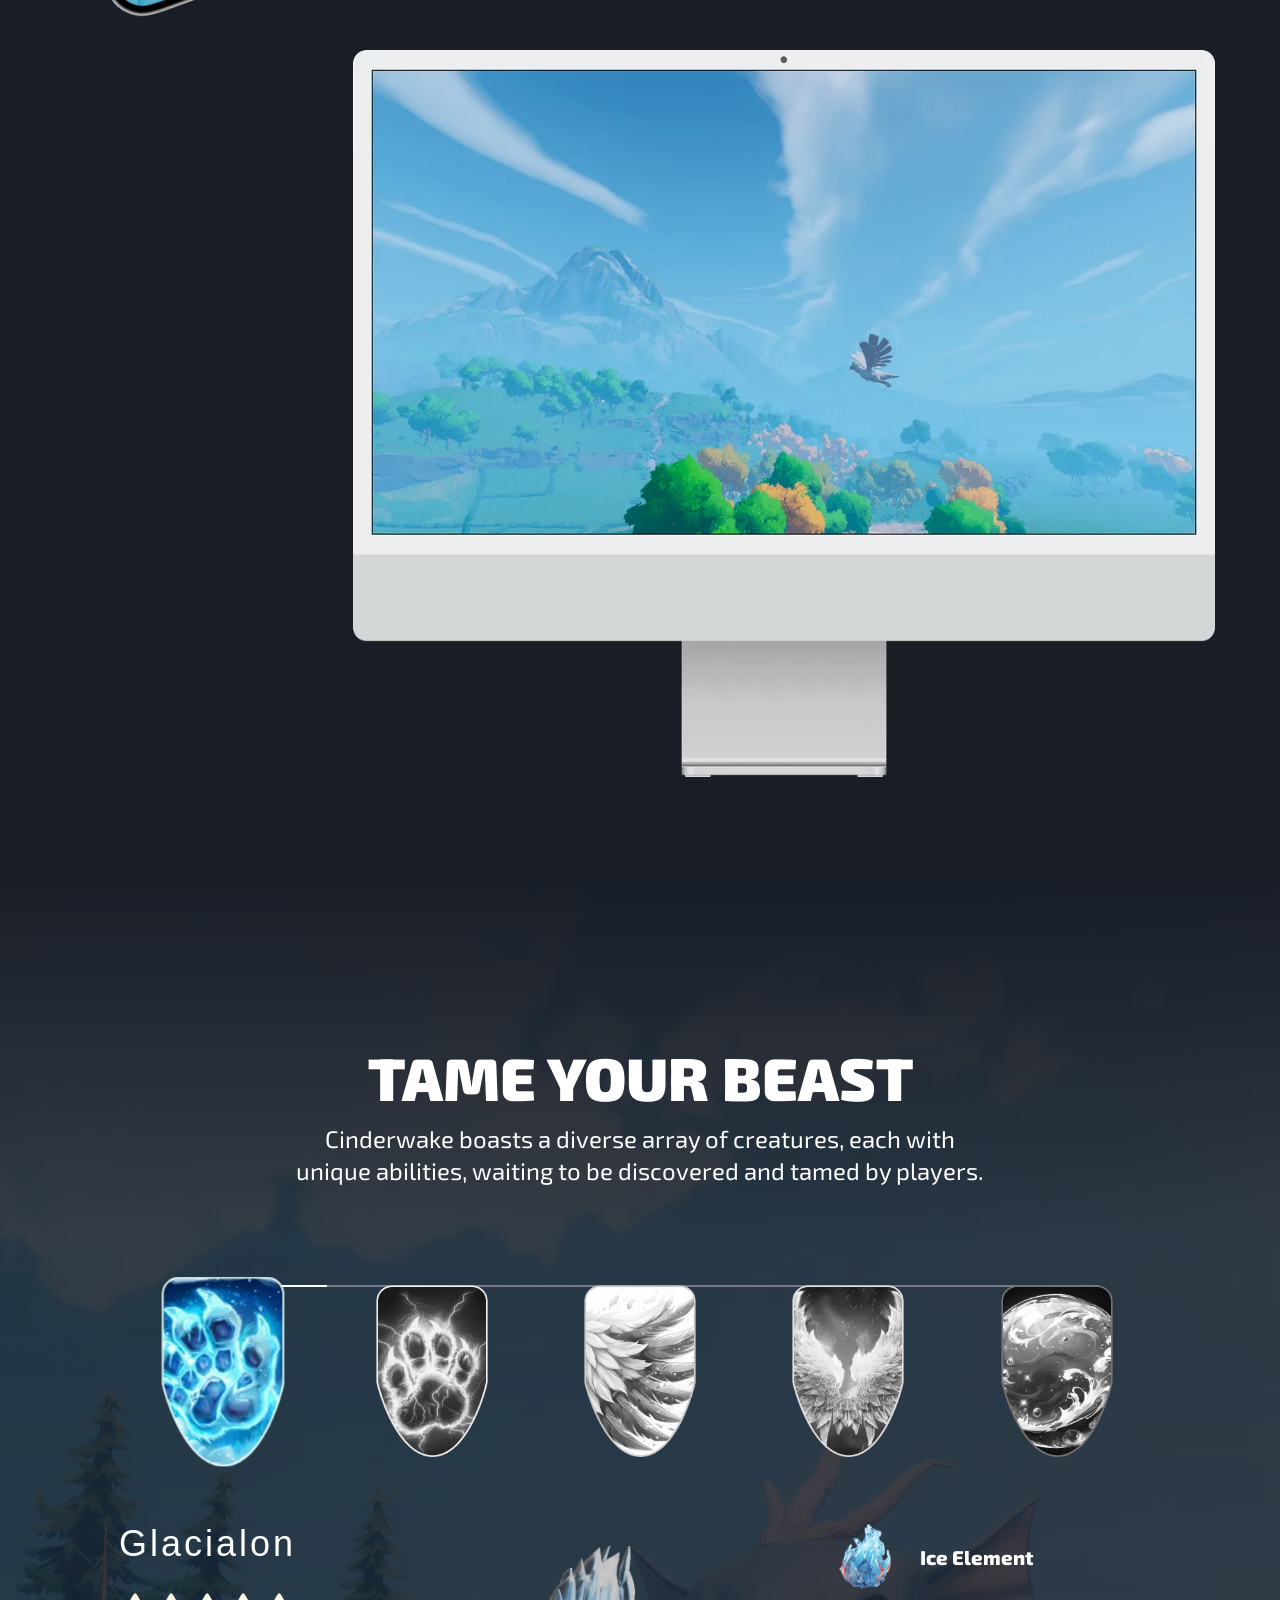
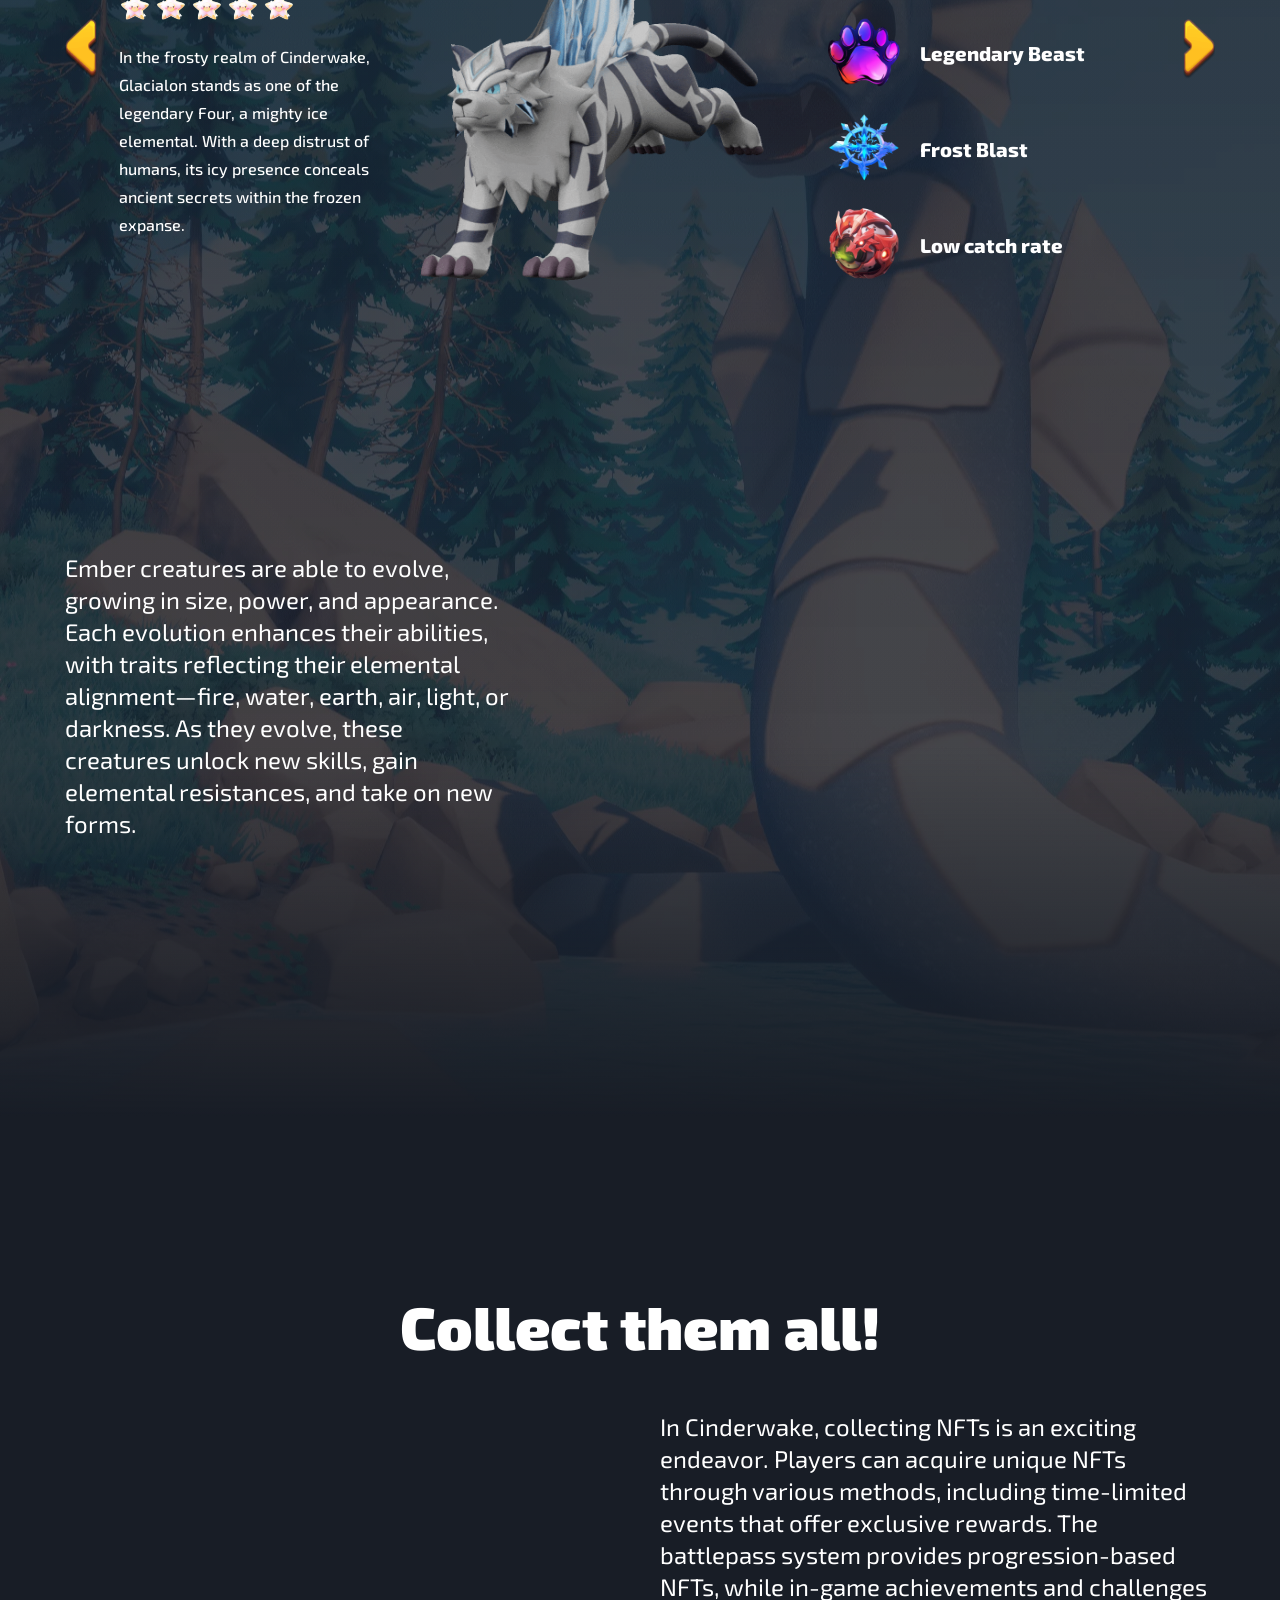
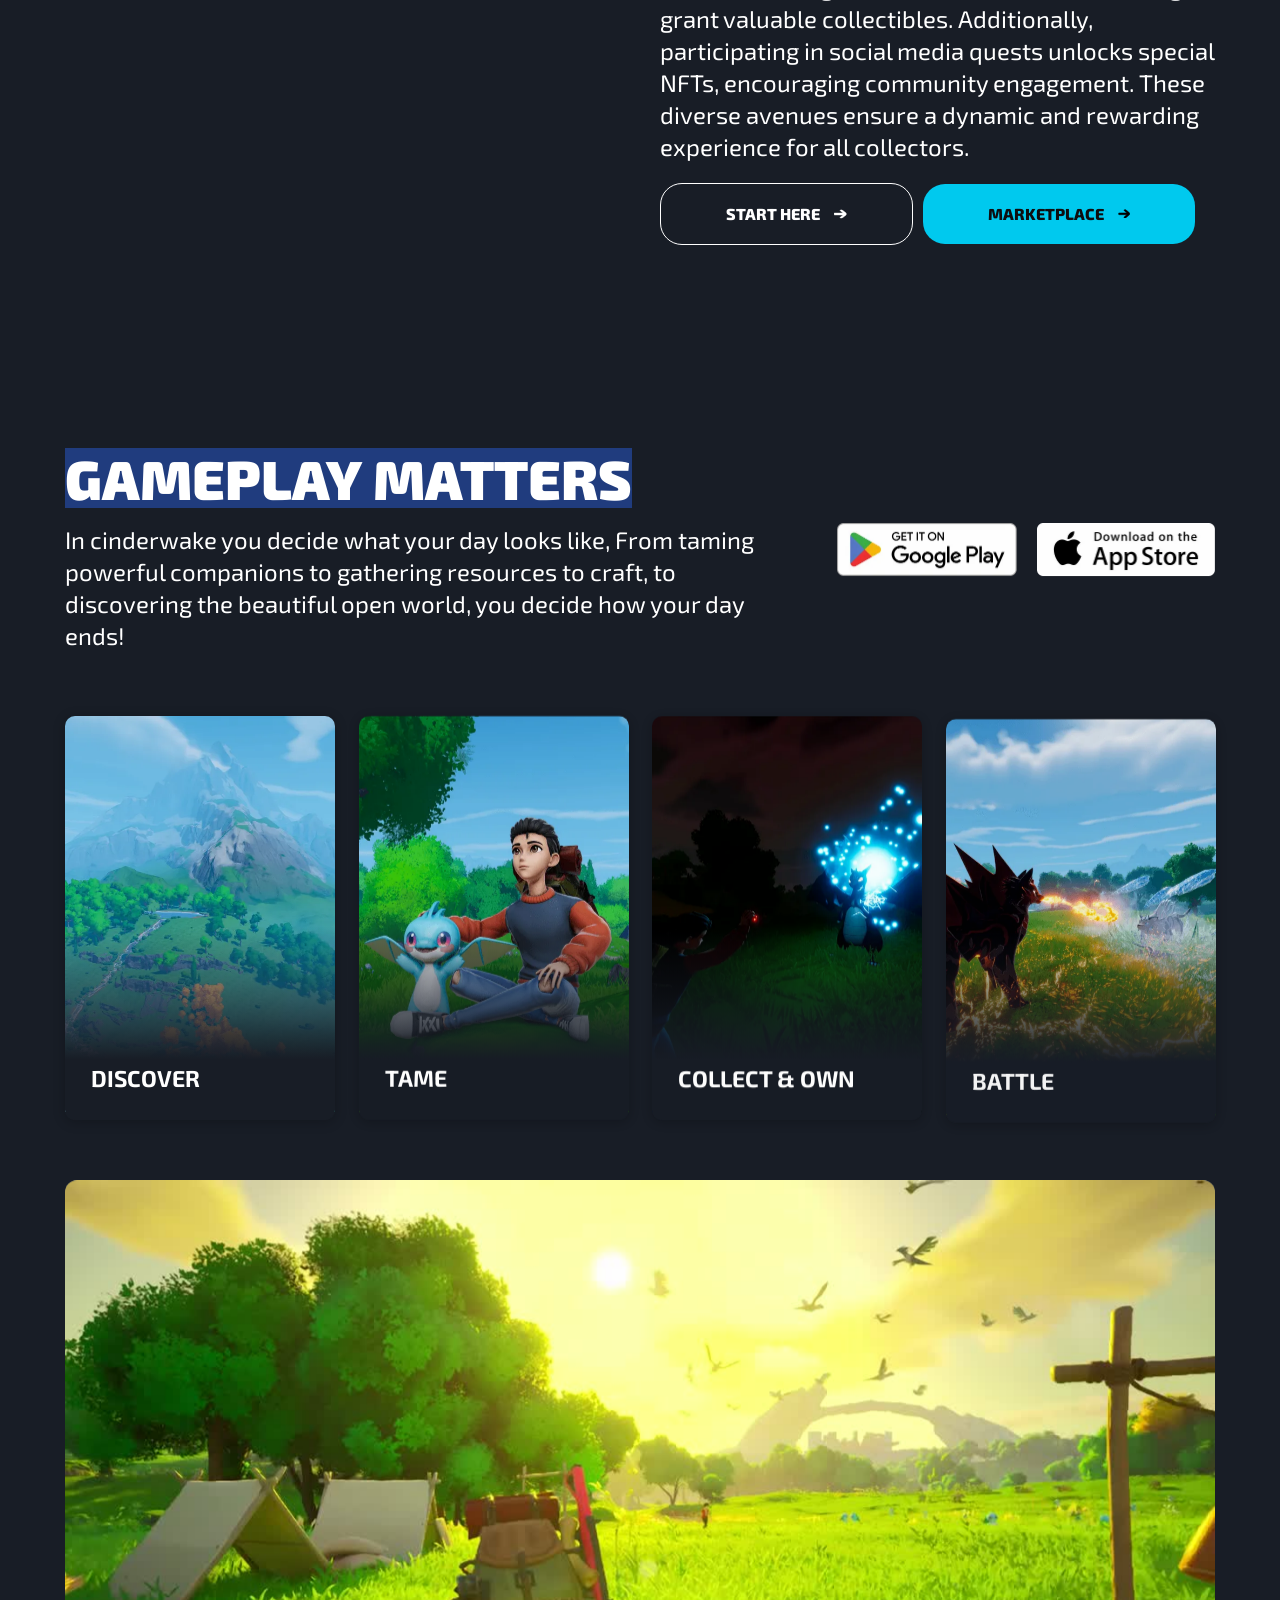
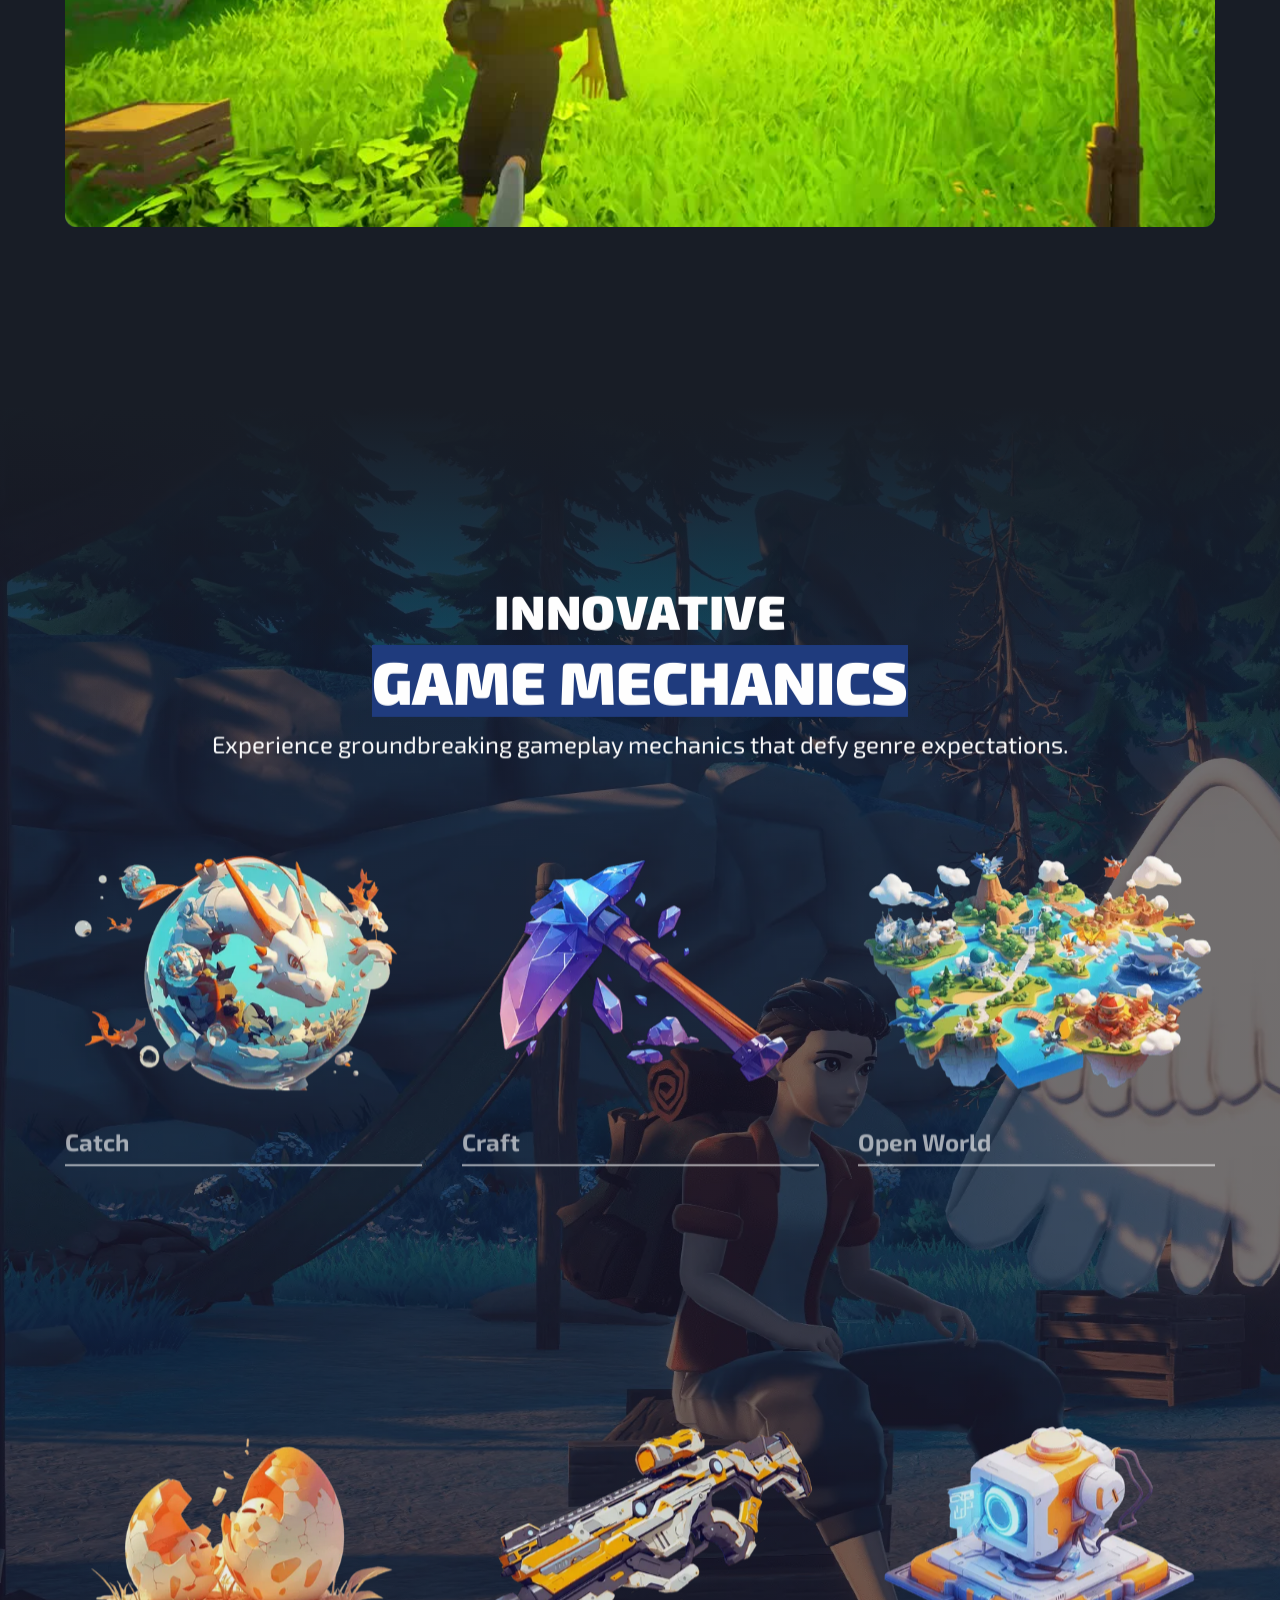
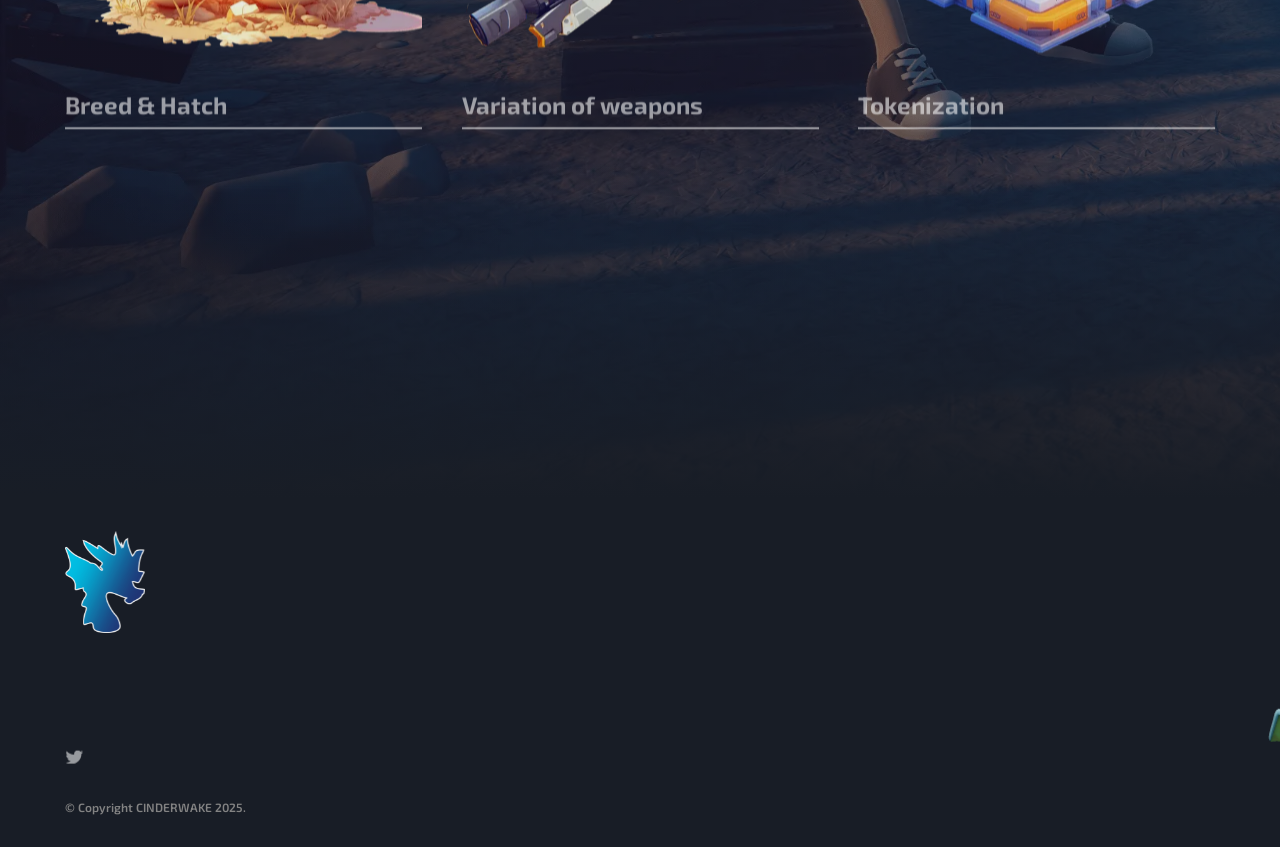
==== commit 3f385305: "Banner: always animate (drop prefers-reduced-motion guard) Remove the reduced-motion media query so " ====
--- a/index.htm
+++ b/index.htm
@@ -23,7 +23,6 @@
 @keyframes cndrFireShift{0%{background-position:0% 50%}100%{background-position:200% 50%}}
 @keyframes cndrFireFlicker{0%,100%{transform:scale(1) rotate(0);filter:drop-shadow(0 0 2px rgba(255,180,80,.55))}50%{transform:scale(1.18) rotate(-4deg);filter:drop-shadow(0 0 7px rgba(255,140,40,.95))}}
 .cndr-fire{display:inline-block;animation:cndrFireFlicker 1.5s ease-in-out infinite}
-@media (prefers-reduced-motion:reduce){#cndr-solana-banner{animation:none}.cndr-fire{animation:none}}
 </style>
 <div id="cndr-solana-banner" role="region" aria-label="Announcement"><span><span class="cndr-fire">🔥</span> <strong>$CNDR</strong> is live on Solana</span><button type="button" aria-label="Dismiss announcement" onclick="this.parentNode.style.display='none';document.documentElement.style.setProperty('--cndr-banner-h','0px');">×</button></div><div class="wrap"><div class="nav_wrapper"><div data-animation="default" class="nav_component w-nav" data-easing2="ease" fs-scrolldisable-element="smart-nav" data-easing="ease" data-collapse="medium" data-w-id="f334f4ee-39ba-2723-30ae-fa889d1e36ba" role="banner" data-duration="400"><div class="nav_container"><a href="index.htm" aria-current="page" class="nav_logo-link w-nav-brand w--current"><img src="65edb0c08d0f6e270a85b3d5/cinderwake-logo.png" loading="lazy" width="Auto" height="Auto" alt="" srcset="65edb0c08d0f6e270a85b3d5/cinderwake-logo.png 500w, 65edb0c08d0f6e270a85b3d5/cinderwake-logo.png 800w, 65edb0c08d0f6e270a85b3d5/cinderwake-logo.png 1080w, 65edb0c08d0f6e270a85b3d5/cinderwake-logo.png 1600w, 65edb0c08d0f6e270a85b3d5/cinderwake-logo.png 2400w" sizes="(max-width: 479px) 98vw, (max-width: 767px) 99vw, (max-width: 2400px) 100vw, 2400px" class="brand-image"></a><nav role="navigation" class="nav_menu w-nav-menu"><div class="nav_menu-left"><a href="index.htm" aria-current="page" class="nav_link w--current">Home</a><a href="#" onclick="return false;" title="Coming soon" target="_blank" class="soon-link w-inline-block"><div class="nav_link">Whitepaper</div></a><a href="#" onclick="return false;" title="Coming soon" class="nav_link">Infodeck</a><a href="roadmap.html" class="nav_link">Roadmap</a></div><div class="nav_menu-right is-tablet"><div class="nav_button-wrapper"><a href="https://x.com/cinderwakeio" target="_blank" class="opacity-hover w-inline-block"><div class="vectors-wrapper-3 w-embed"><svg xmlns="http://www.w3.org/2000/svg" viewbox="0 0 512 512"><!--!Font Awesome Free 6.5.1 by @fontawesome - https://fontawesome.com License - https://fontawesome.com/license/free Copyright 2024 Fonticons, Inc.--><path fill="currentColor" d="M389.2 48h70.6L305.6 224.2 487 464H345L233.7 318.6 106.5 464H35.8L200.7 275.5 26.8 48H172.4L272.9 180.9 389.2 48zM364.4 421.8h39.1L151.1 88h-42L364.4 421.8z"></path></svg></div></a></div></div></nav><div class="nav_menu-right is-desktop"><div class="nav_button-wrapper"><a href="https://x.com/cinderwakeio" target="_blank" class="opacity-hover w-inline-block"><div class="vectors-wrapper-3 w-embed"><svg xmlns="http://www.w3.org/2000/svg" viewbox="0 0 512 512"><!--!Font Awesome Free 6.5.1 by @fontawesome - https://fontawesome.com License - https://fontawesome.com/license/free Copyright 2024 Fonticons, Inc.--><path fill="currentColor" d="M389.2 48h70.6L305.6 224.2 487 464H345L233.7 318.6 106.5 464H35.8L200.7 275.5 26.8 48H172.4L272.9 180.9 389.2 48zM364.4 421.8h39.1L151.1 88h-42L364.4 421.8z"></path></svg></div></a></div></div><div class="nav_menu-button w-nav-button"><div class="menu-icon_component"><div class="menu-icon_line-top"></div><div class="menu-icon_line-middle"><div class="menu-icon_line-middle-inner"></div></div><div class="menu-icon_line-bottom"></div></div></div></div></div></div><section data-w-id="a7723823-02a9-8d58-5655-e41441740b2b" class="section section-hero"><div class="container hero-headline"><div class="hero-content-wrapper"><div class="hero-headline-block"><div class="margin-bottom-20"><h1 class="h1 uppercase text-white is-shadow fade-in-200">cinderwake: a story of dragons and myths</h1></div><div class="margin-bottom-20"><div class="text-2xl font-black text-white max-700 is-shadow fade-in-300">Embark on Epic Adventures: Conquer Chaos, Unravel Mysteries, and Become a Legend!</div></div></div><div class="hero-subline-block fade-in-400"><div class="button-holder"><a data-w-id="d642e198-6d1c-3097-1bf3-8dfb6da45130" href="#" target="_blank" class="button uppercase is-relative w-inline-block"><div class="text-black">DOwnload</div><img width="12.499999046325684" height="9.500020980834961" src="65edb0c08d0f6e270a85b3d5/65edb0c08d0f6e270a85b457_Vectors-Wrapper.svg" loading="lazy" alt="" class="arrow-icon-right"><div class="soon_text_wrapper is-button"><div>Coming Soon!</div></div></a></div></div></div></div><div class="hero-bottom"><div data-w-id="c48a6bb0-cd18-b48e-4b36-ca5091fdd652" style="-webkit-transform:translate3d(0, -50%, 0) scale3d(1, 0, 1) rotateX(0) rotateY(0) rotateZ(0) skew(0, 0);-moz-transform:translate3d(0, -50%, 0) scale3d(1, 0, 1) rotateX(0) rotateY(0) rotateZ(0) skew(0, 0);-ms-transform:translate3d(0, -50%, 0) scale3d(1, 0, 1) rotateX(0) rotateY(0) rotateZ(0) skew(0, 0);transform:translate3d(0, -50%, 0) scale3d(1, 0, 1) rotateX(0) rotateY(0) rotateZ(0) skew(0, 0)" class="hero-divider-block"></div><div class="container margin-top-60"><div class="hero-grid"><img src="65edb0c08d0f6e270a85b3d5/65f618ccc655e0d3935d068e_output_4ilmR5.gif" data-w-id="a7723823-02a9-8d58-5655-e41441740b52" style="opacity:0" height="Auto" alt="" class="hero-character-image fade-in-300"><div class="button-holder fade-in-400"><a data-w-id="4d4a6b0e-998b-bac3-342d-31954e5ce326" href="#" target="_blank" class="app-store-link-block w-inline-block"><img src="65edb0c08d0f6e270a85b3d5/65edb0c08d0f6e270a85b49e_googleplay%201.webp" loading="lazy" width="192.9051971435547" height="57.52293395996094" alt="" class="googleplay-1"><div class="soon_text_wrapper is-button"><div>Coming Soon!</div></div></a><a data-w-id="3bd27390-7dbf-4a46-828b-818b41edd09a" href="#" target="_blank" class="app-store-link-block w-inline-block"><img src="65edb0c08d0f6e270a85b3d5/65edb0c08d0f6e270a85b49f_App%20Store.webp" loading="lazy" width="170.82568359375" height="57.52293395996094" alt="" class="googleplay-1"><div class="soon_text_wrapper is-button"><div>Coming Soon!</div></div></a></div></div></div></div></section><section class="section more-bg"><div class="about-wrapper"><div class="w-layout-blockcontainer container is-more-info w-container"><div class="section-padding"><div class="more-info-wrapper no-bg"><div class="text-center"><h3 class="h2 tracking-wide is-shadow split-lines">Unravel the Lore: A Tale of Ancient Legends</h3><div class="spacer"></div><p class="lore_text split-lines">In the heart of Cinderwake lies a tale woven with threads of ancient legends and epic adventures. Long ago, powerful dragons soared through the skies, their fiery breath igniting the heavens. Among them was Solrath, an enigmatic dragon of unmatched power, seeking to unite magic and technology. Solrath&#x27;s quest for enlightenment sparked chaos and ushered in a new era.</p></div></div><div class="more-info-wrapper fade-in-100"><div class="text-center is-lore"><h3 class="h2 tracking-wide is-shadow fade-in-200">The Dawn of a New Era</h3><div class="spacer"></div><p class="lore_text fade-in-300">As darkness looms over Cinderwake, brave Adventurers rise to restore balance to the realm. Led by legendary Dragonlords, they embark on perilous quests, facing mythical beasts and uncovering hidden secrets. Embrace your destiny and become a legend in the ever-evolving world of Cinderwake.</p></div></div></div></div></div><div class="coming-soon_wrapper"><div class="w-layout-blockcontainer container w-container"><div class="section-title-center"><h2 class="h1 fade-in-100">$CNDR ICO - coming soon</h2></div><div class="_2-col-grid"><img class="about-us-thumbnail fade-in-200" src="65edb0c08d0f6e270a85b3d5/65f2935d1f2b91ff16ddca62_bak2%20%281%29.webp" width="960" height="Auto" alt="" style="opacity:0" sizes="(max-width: 767px) 100vw, (max-width: 991px) 728px, 940px" data-w-id="5e5fc175-643e-6769-7818-ce65700ba892" loading="lazy" srcset="65edb0c08d0f6e270a85b3d5/65f2935d1f2b91ff16ddca62_bak2%20%281%29-p-500.webp 500w, 65edb0c08d0f6e270a85b3d5/65f2935d1f2b91ff16ddca62_bak2%20%281%29-p-800.webp 800w, 65edb0c08d0f6e270a85b3d5/65f2935d1f2b91ff16ddca62_bak2%20%281%29-p-1080.webp 1080w, 65edb0c08d0f6e270a85b3d5/65f2935d1f2b91ff16ddca62_bak2%20%281%29-p-1600.webp 1600w, 65edb0c08d0f6e270a85b3d5/65f2935d1f2b91ff16ddca62_bak2%20%281%29.webp 1920w"><div class="flex-tabs fade-in-300"><div class="text-2xl font-black text-white max-700">Are you ready to embark on the adventure of a lifetime? Don&#x27;t miss your chance to be part of Cinderwake&#x27;s ICO and help shape the future of gaming. Join us as we journey into a world where dragons roam and legends are forged. The fate of Cinderwake is in your hands—will you rise to the challenge?</div></div></div><section><section class="section team"><div class="w-layout-blockcontainer container w-container"><div class="section-header"><div class="flex vertical center"><h2 class="h2 tracking-wide uppercase fade-in-100"><span class="text-white">Partners</span></h2></div></div><div class="margin-top-40"><div class="partners_component fade-in-200"><img src="65edb0c08d0f6e270a85b3d5/66fbb50816ae048b2cda8897_immutable-logo-white.svg" loading="lazy" alt="" class="partners_logo is-0"><img src="65edb0c08d0f6e270a85b3d5/66278312f58b07af697357b2_altura.png" loading="lazy" alt="" class="partners_logo is-1"><img src="65edb0c08d0f6e270a85b3d5/662890a621e8e2d65fab3cbe_nt%20whitee.webp" loading="lazy" alt="" class="partners_logo is-1"></div></div></div></section></section><div class="video-block fade-in-200"><div data-w-id="c87f9d63-1d60-4709-1578-62d084c8dc39" class="video-holder"><div data-poster-url="https://cdn.prod.website-files.com/65edb0c08d0f6e270a85b3d5%2F66c301d00990d6af0f45820d_emberwebsite2-poster-00001.jpg" data-video-urls="https://cdn.prod.website-files.com/65edb0c08d0f6e270a85b3d5%2F66c301d00990d6af0f45820d_emberwebsite2-transcode.mp4,https://cdn.prod.website-files.com/65edb0c08d0f6e270a85b3d5%2F66c301d00990d6af0f45820d_emberwebsite2-transcode.webm" data-autoplay="true" data-loop="true" data-wf-ignore="true" class="section-video w-background-video w-background-video-atom"><video id="c87f9d63-1d60-4709-1578-62d084c8dc3a-video" autoplay="" loop="" style="background-image:url(&quot;65edb0c08d0f6e270a85b3d566c301d00990d6af0f45820d_emberwebsite2-poster-00001.jpg&quot;)" muted="" playsinline="" data-wf-ignore="true" data-object-fit="cover"><source src="65edb0c08d0f6e270a85b3d566c301d00990d6af0f45820d_emberwebsite2-transcode.mp4" data-wf-ignore="true"><source src="65edb0c08d0f6e270a85b3d566c301d00990d6af0f45820d_emberwebsite2-transcode.webm" data-wf-ignore="true"></video><noscript><style>
   [data-wf-bgvideo-fallback-img] {
